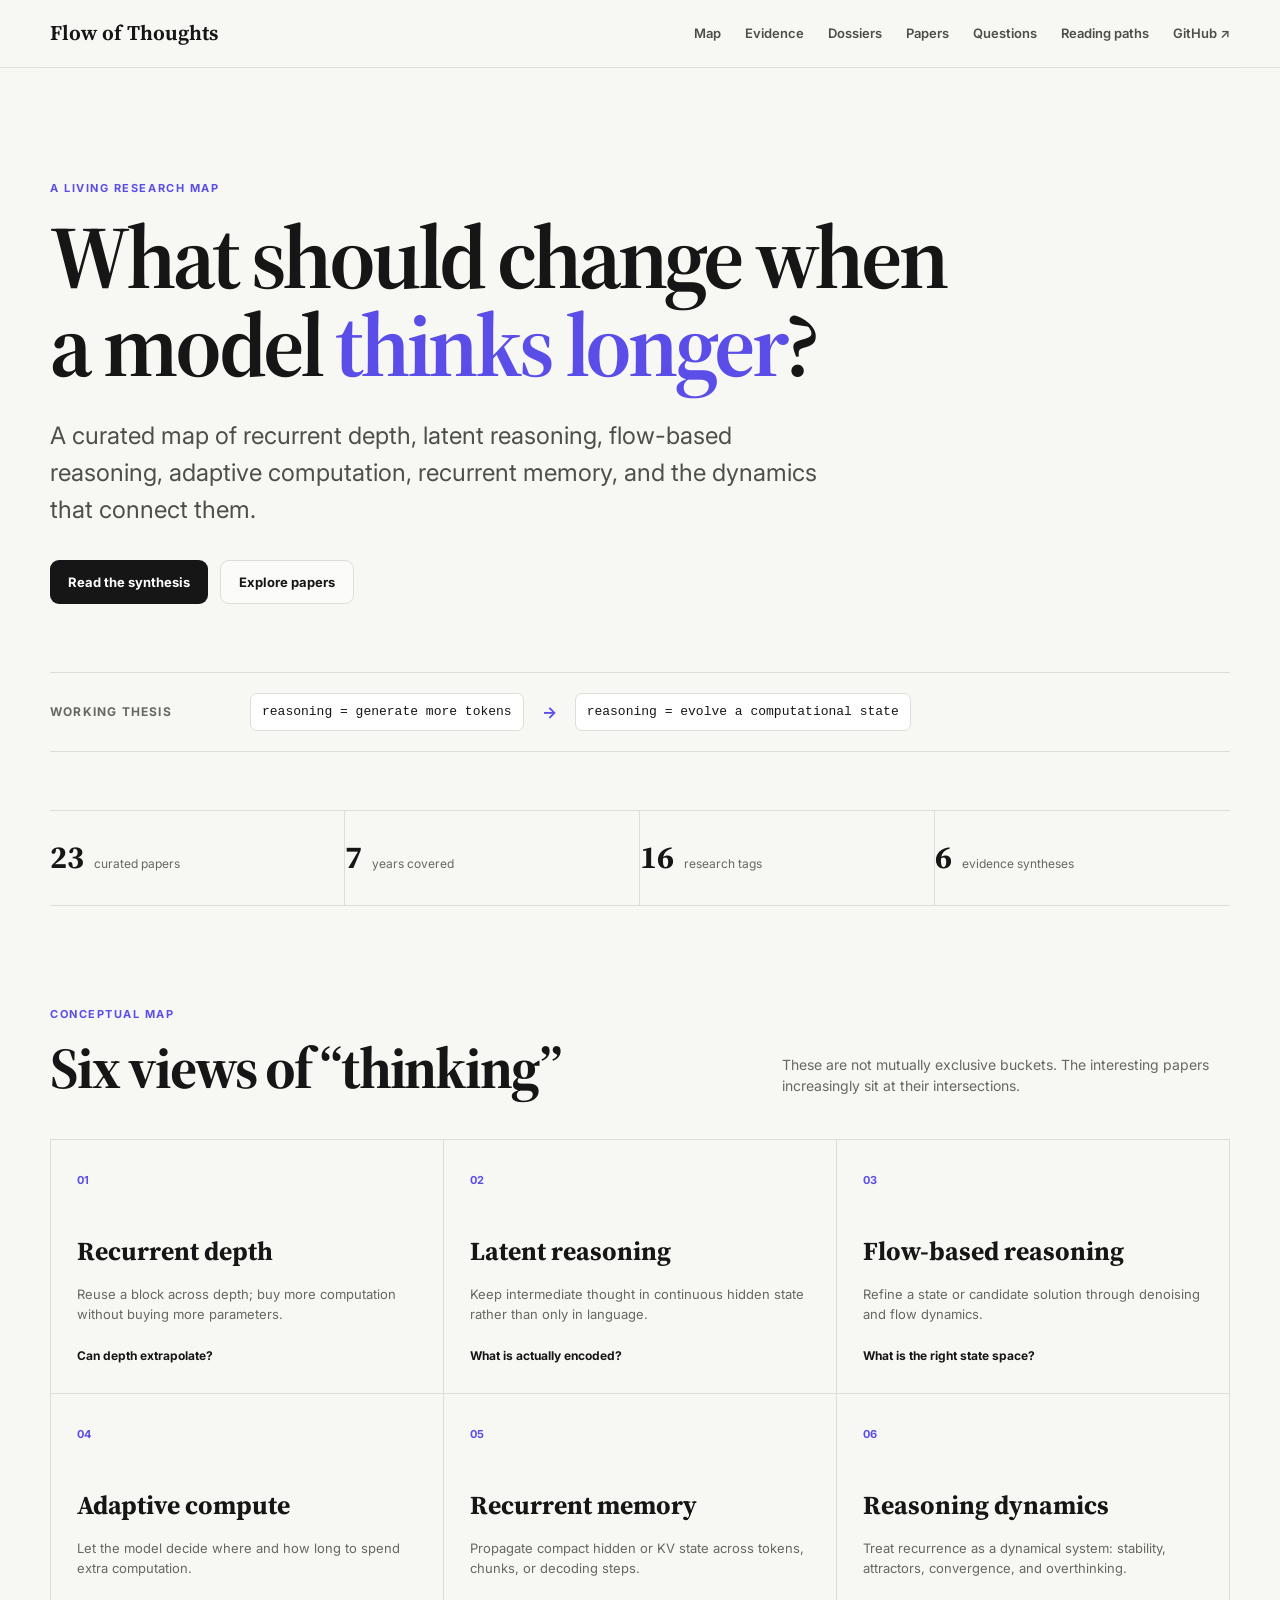
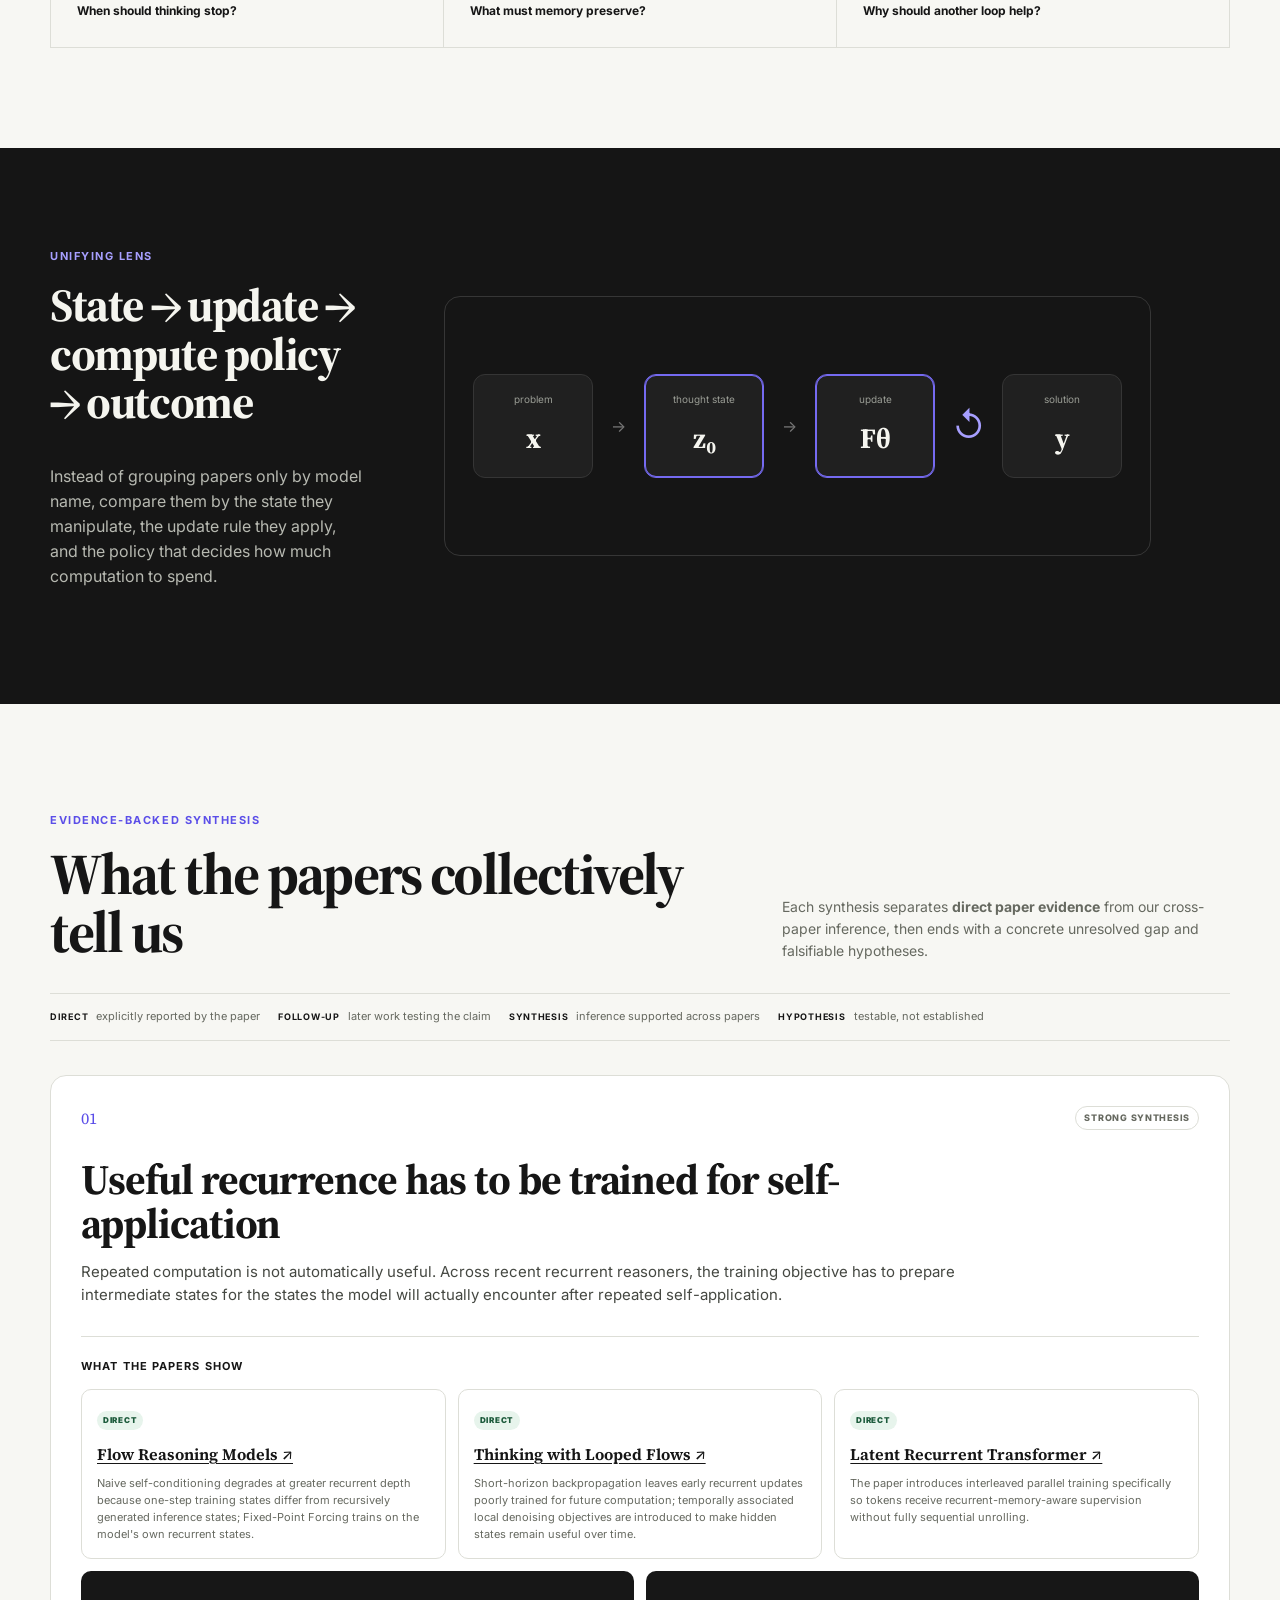
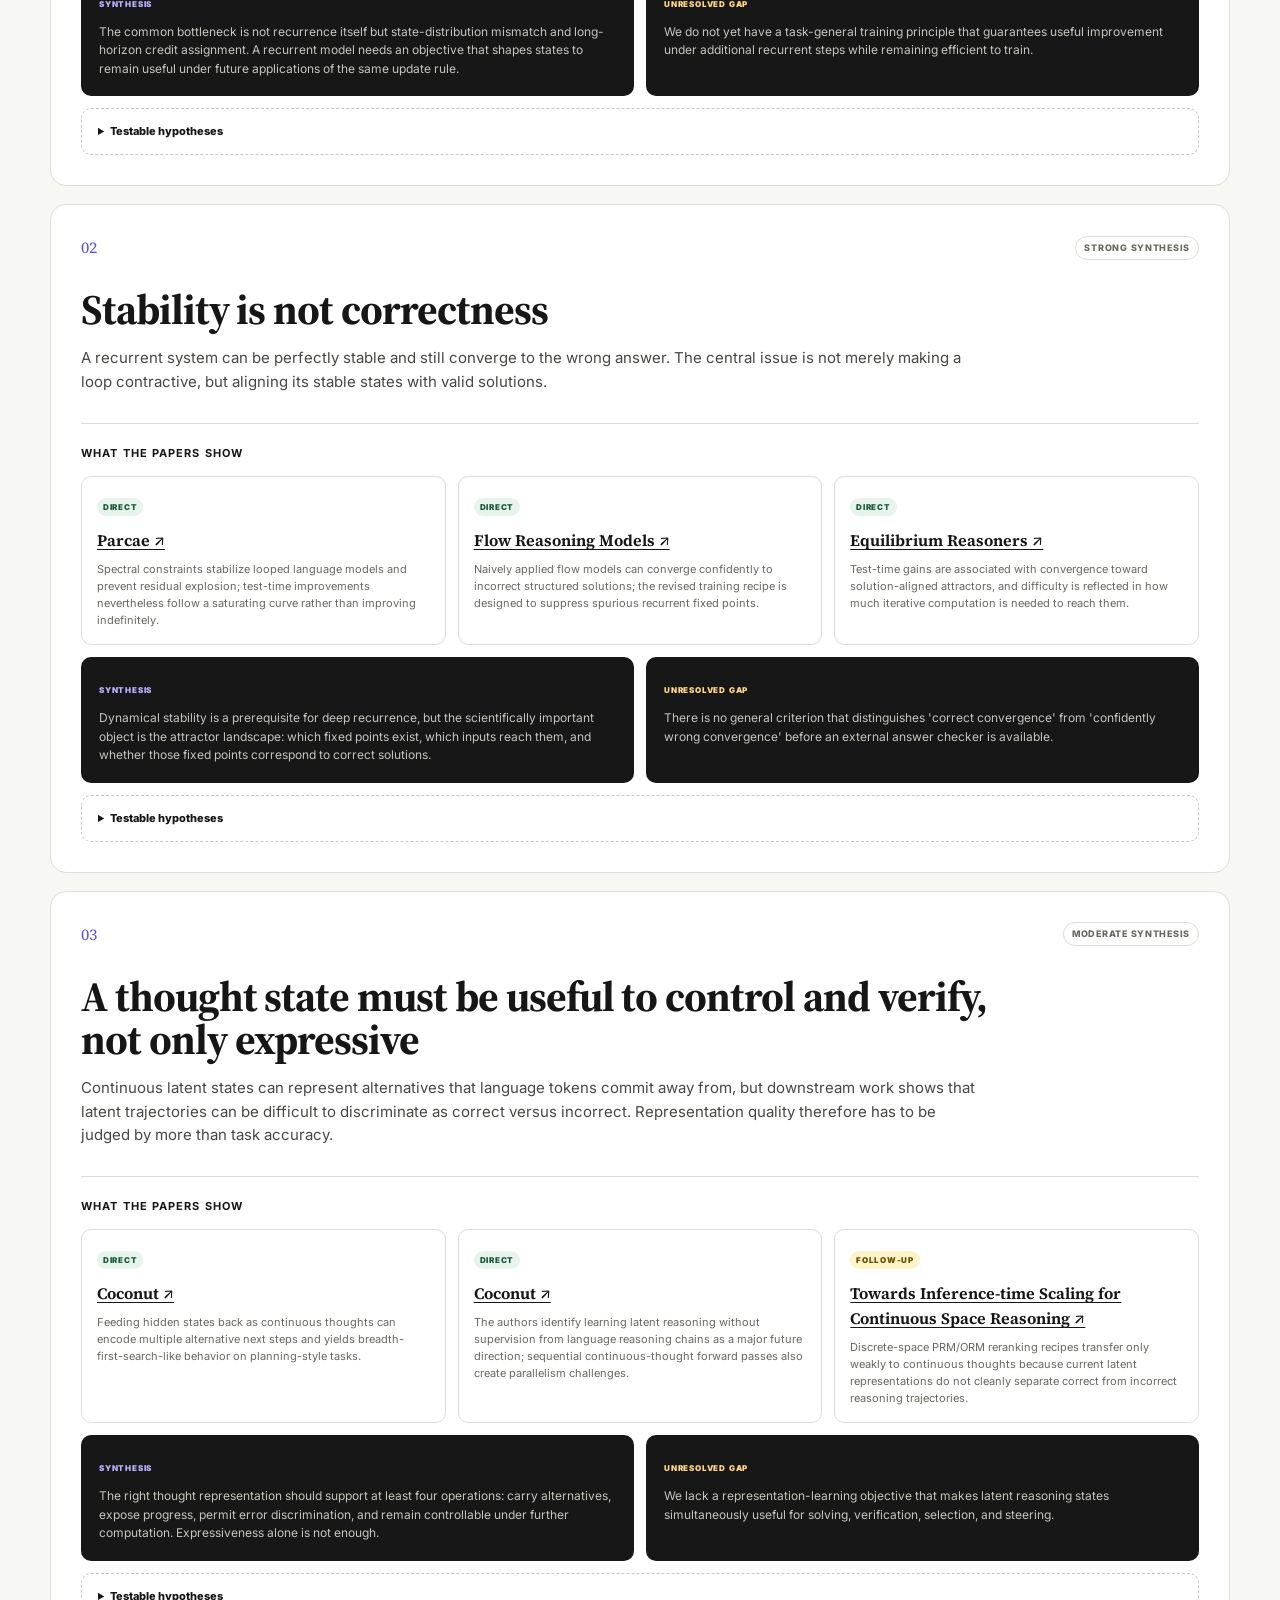
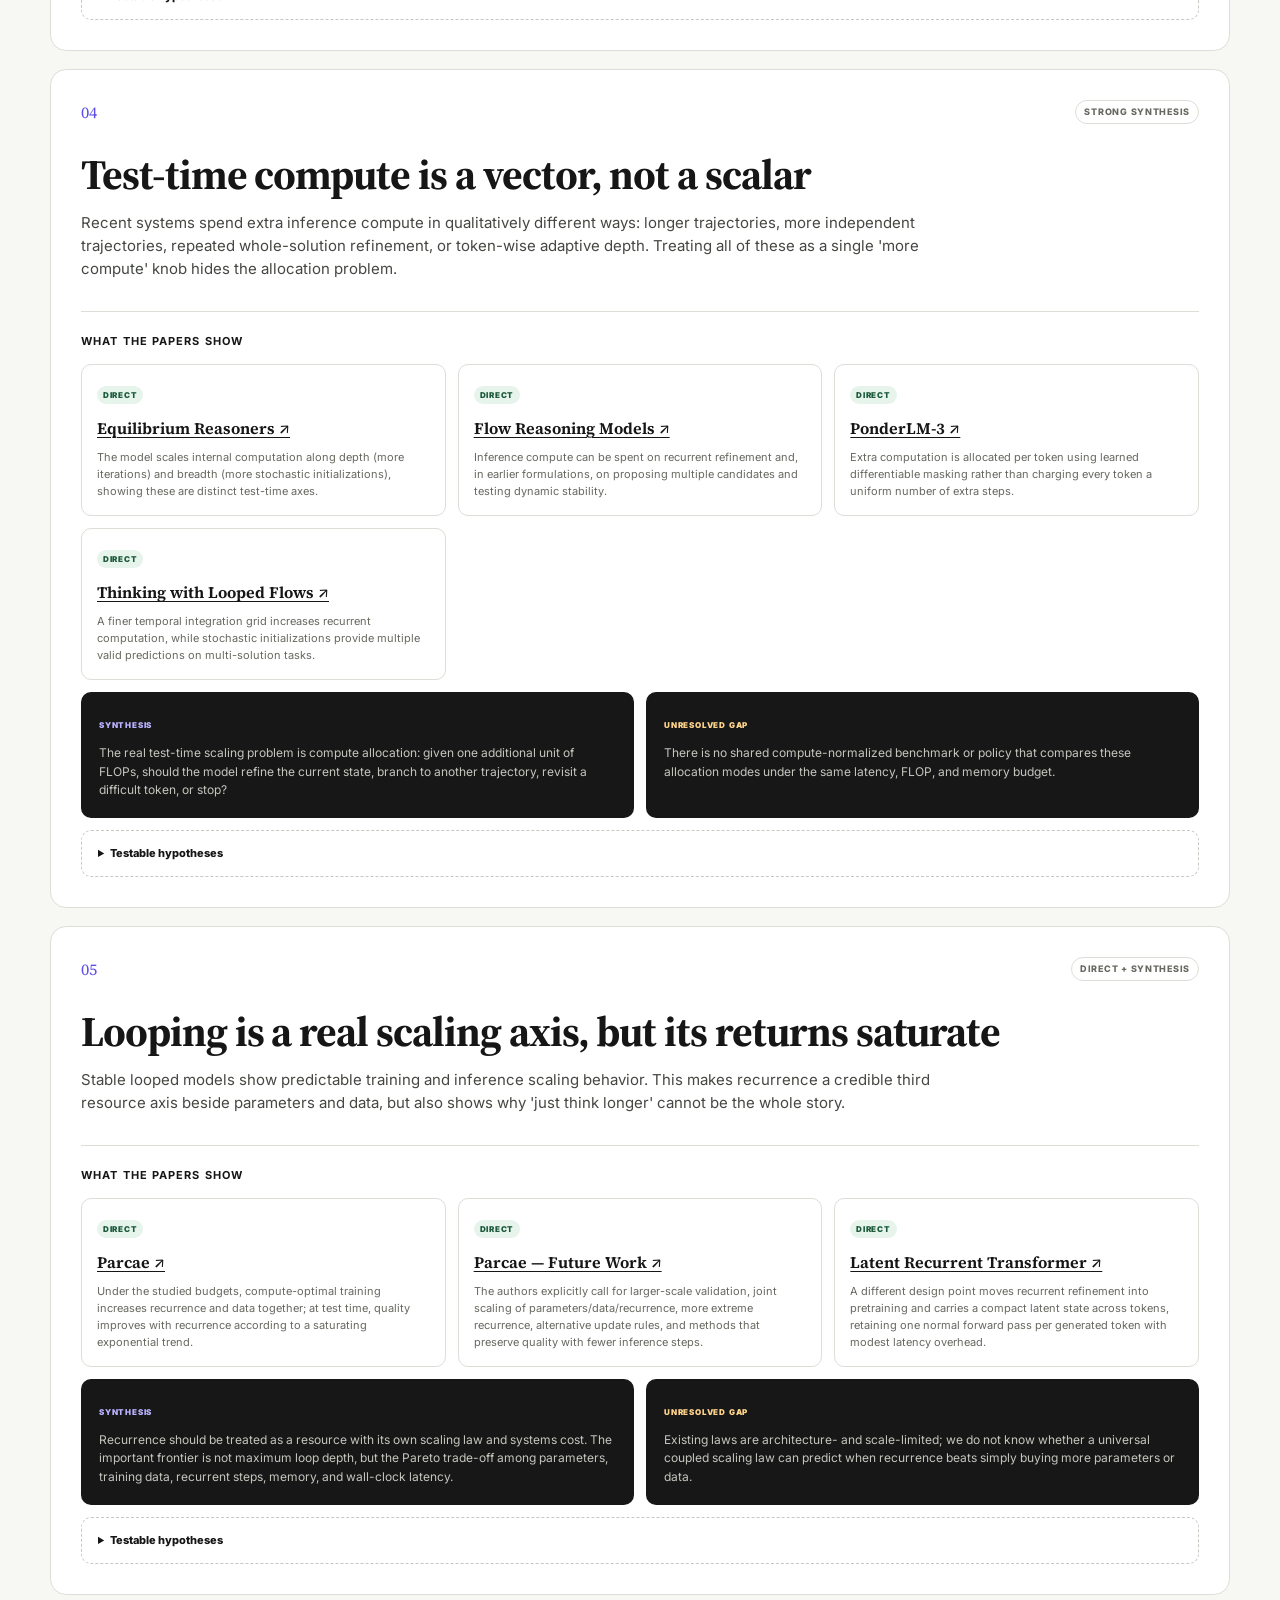
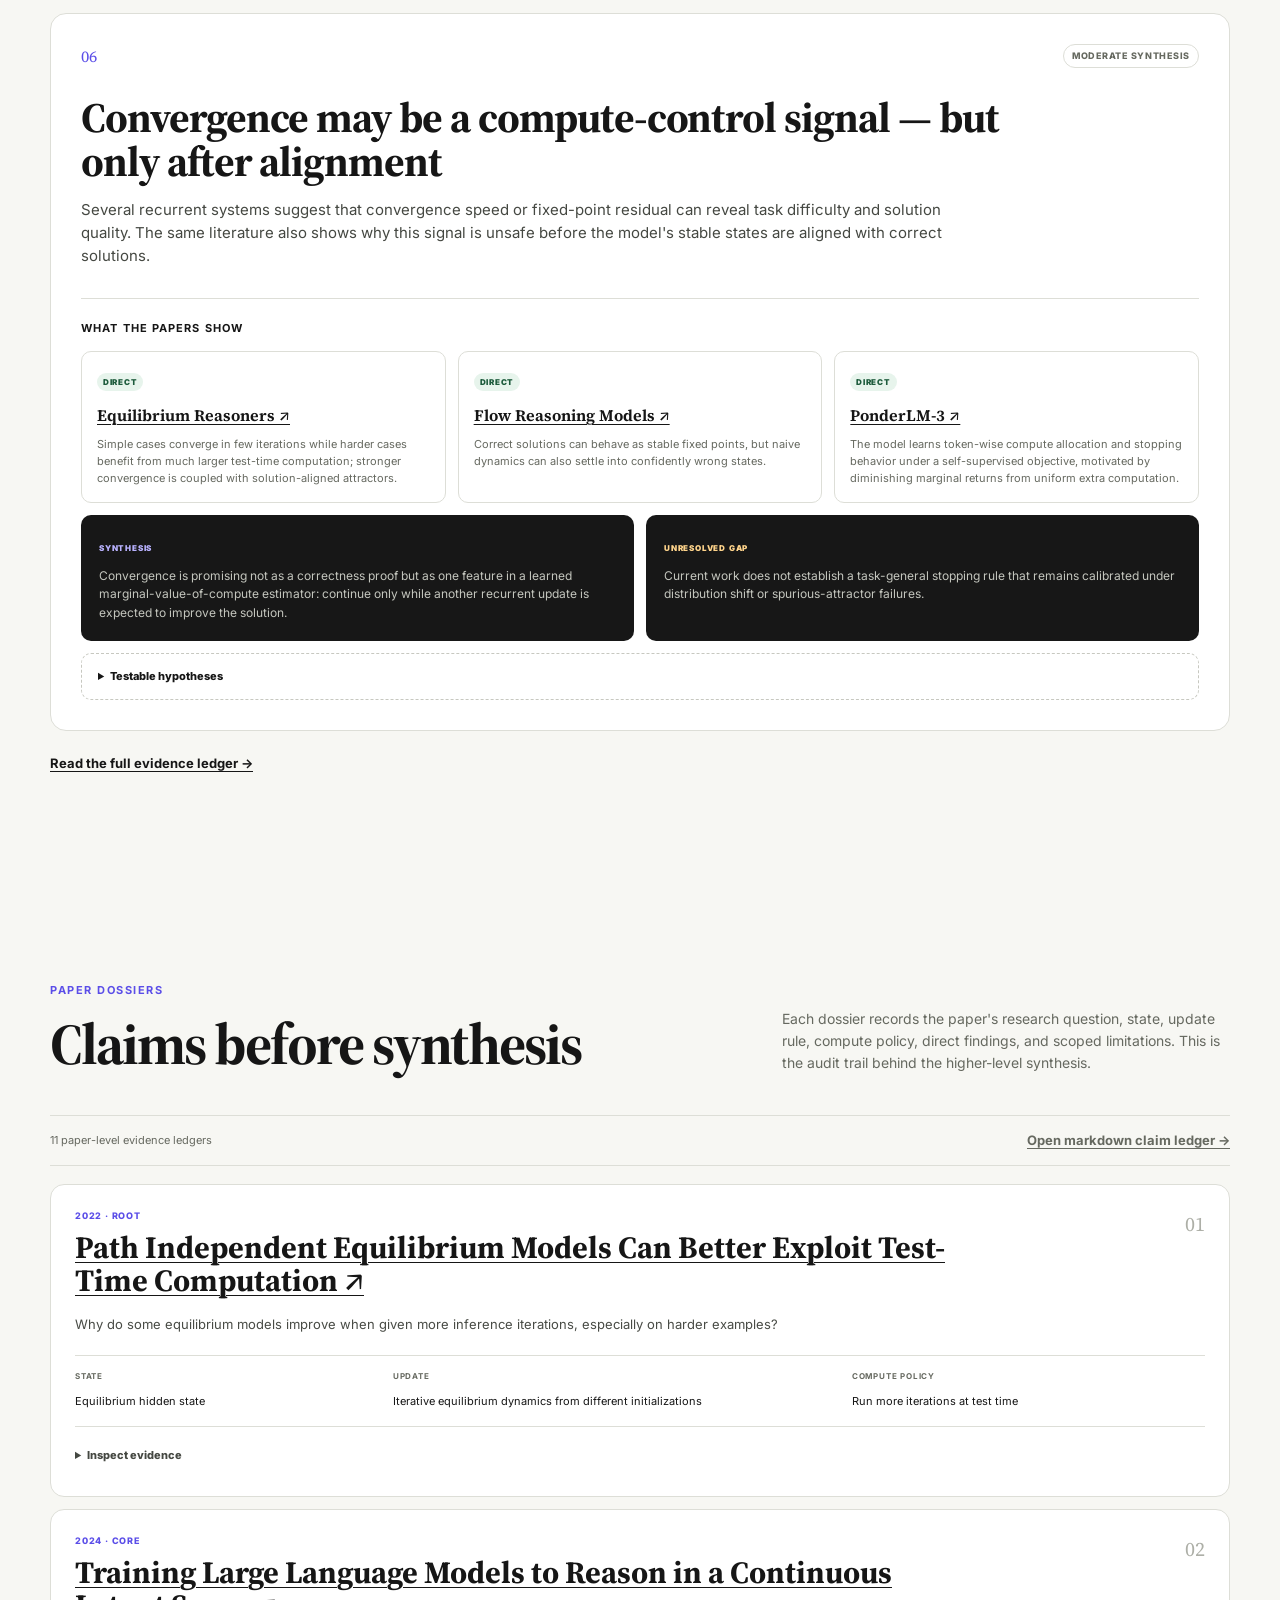
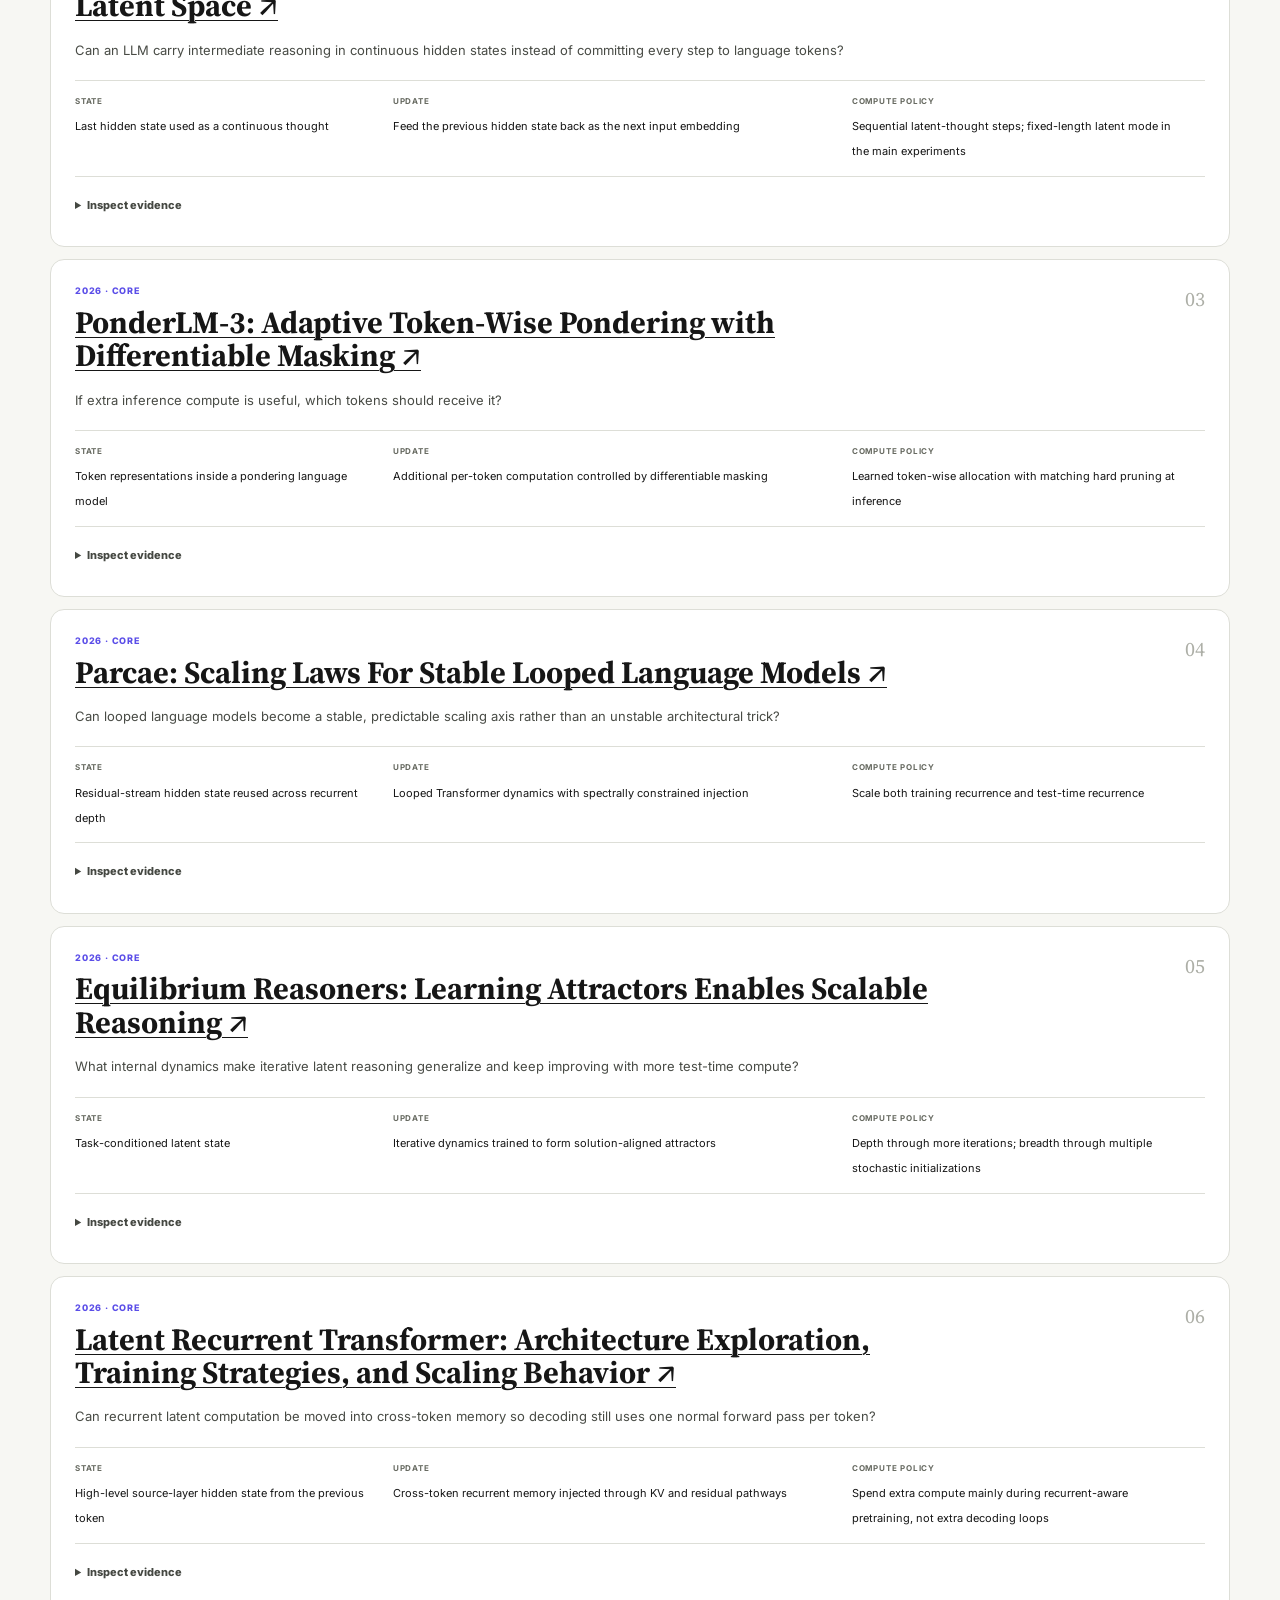
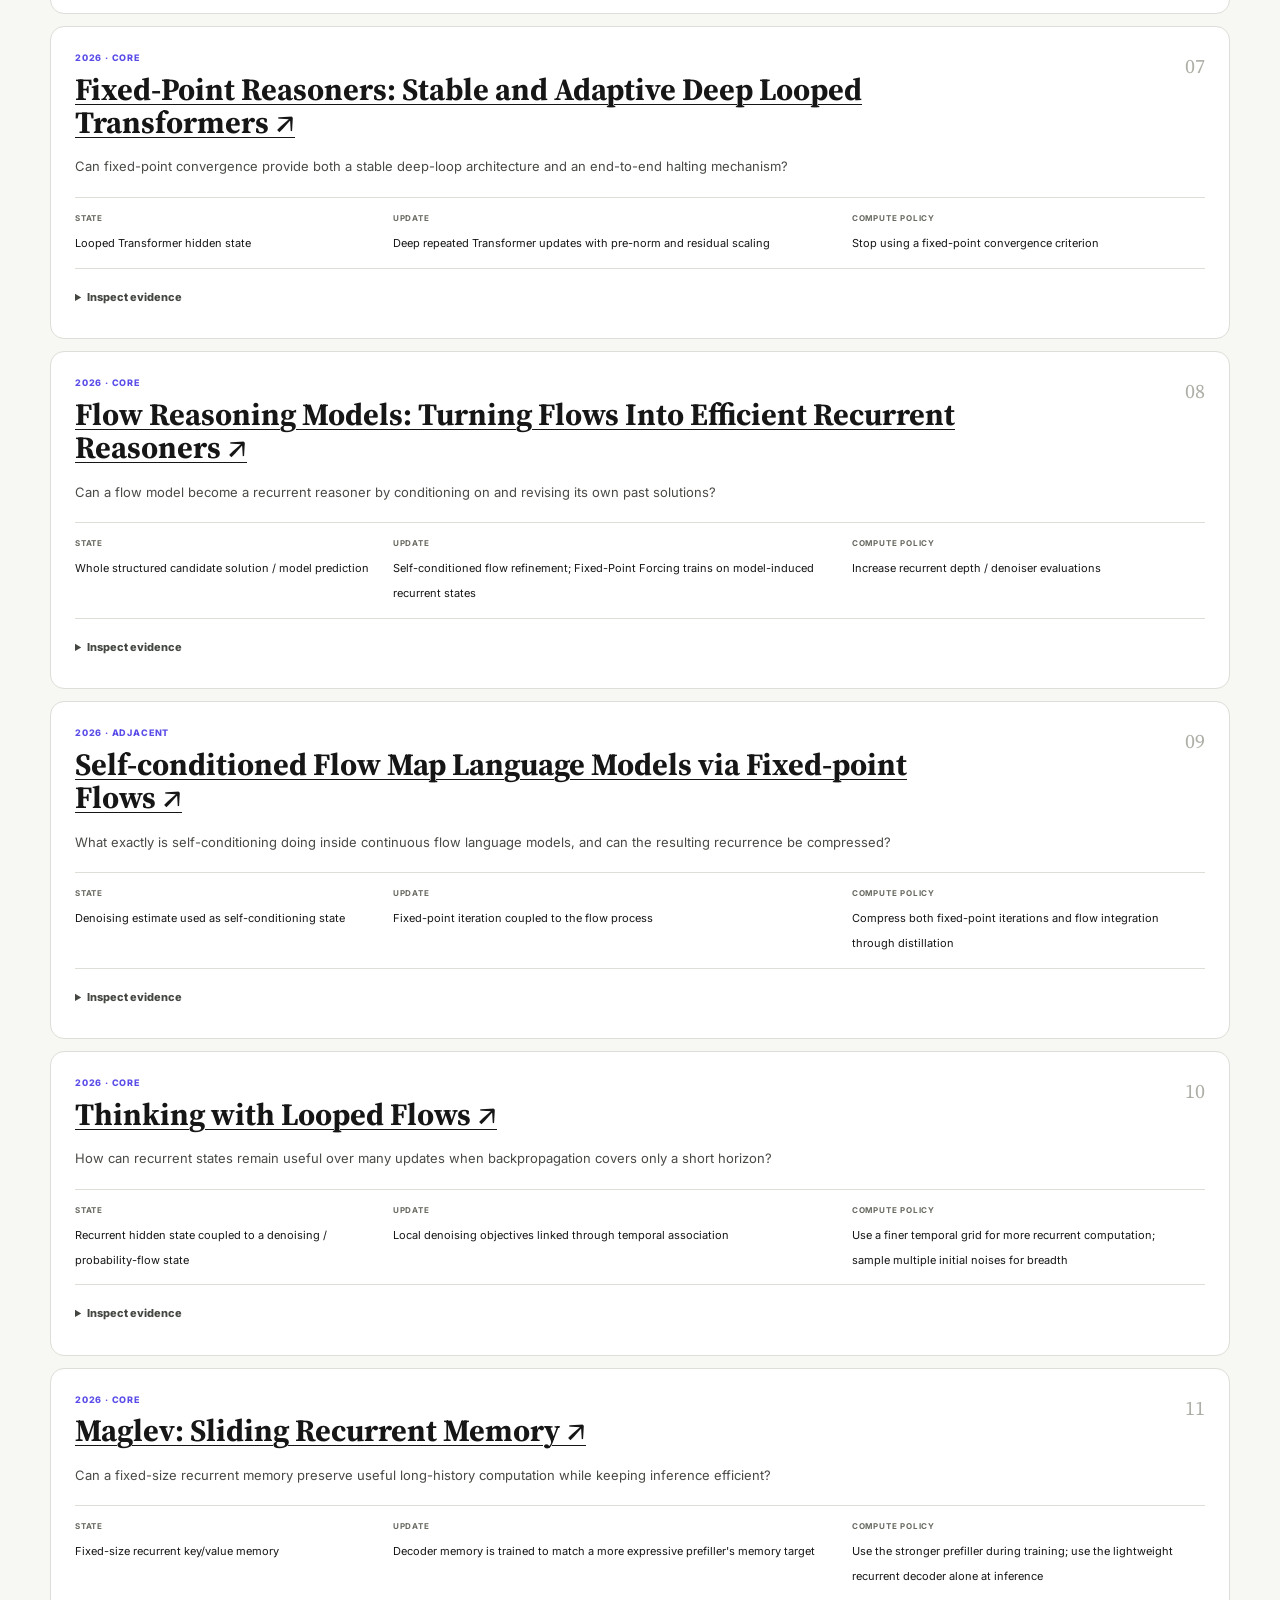
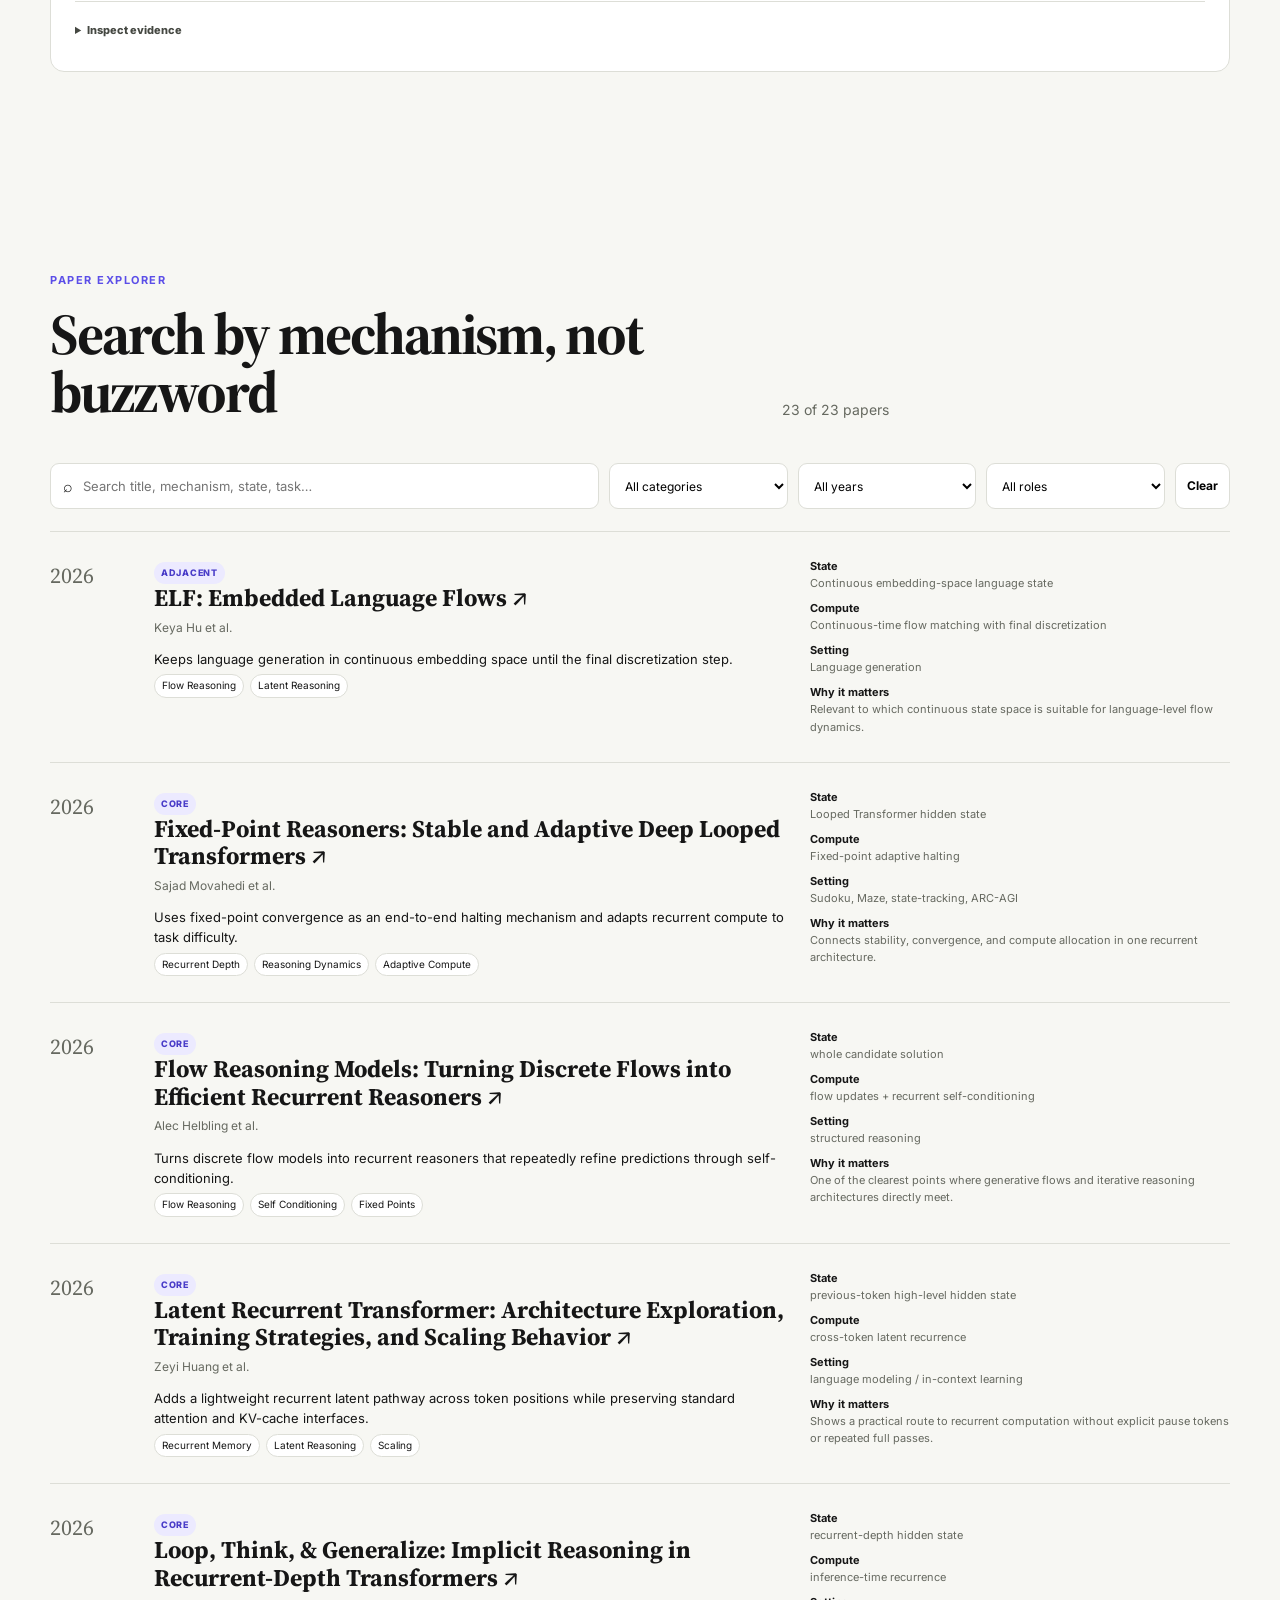
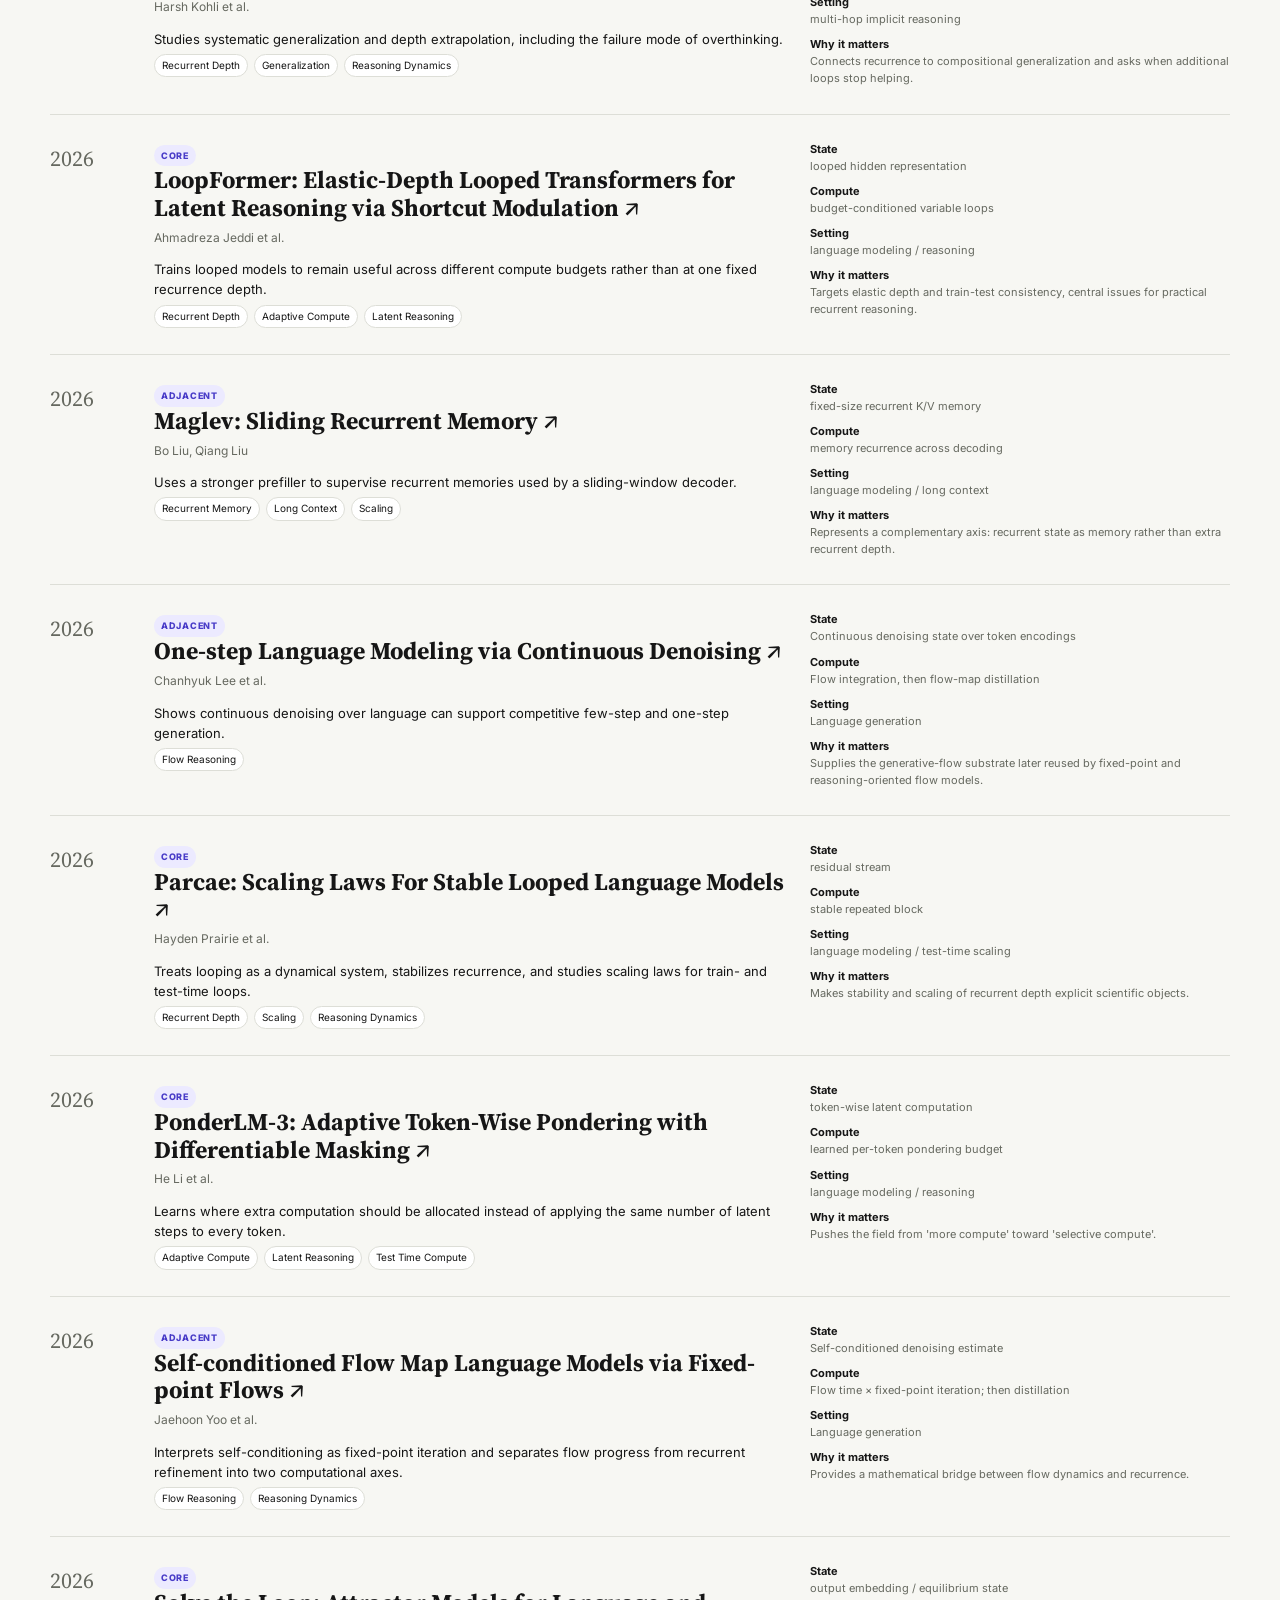
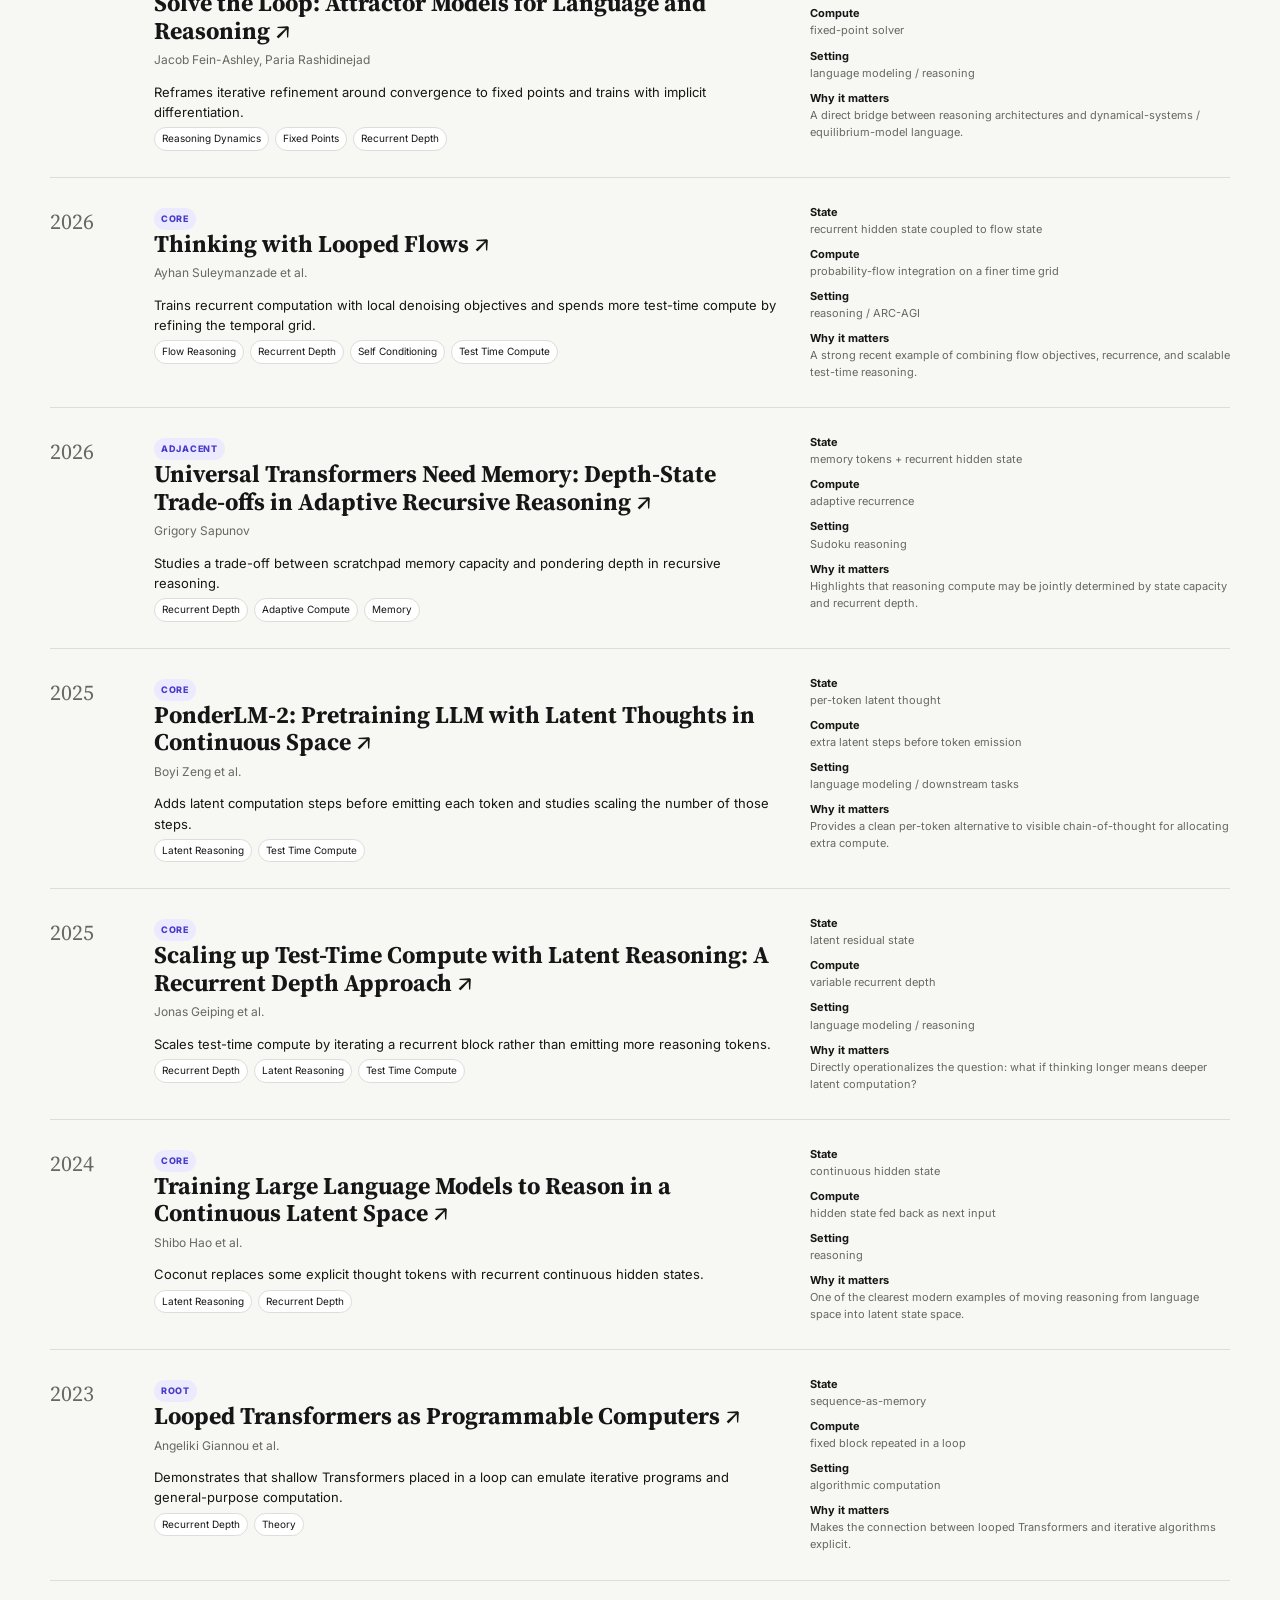
==== docs/index.html @ 1ac677f2 "Publish Flow of Thoughts v0.3" ====
<!doctype html>
<html lang="en">
<head>
  <meta charset="utf-8" />
  <meta name="viewport" content="width=device-width, initial-scale=1" />
  <meta name="description" content="A living map of recurrent, latent, flow-based, and adaptive reasoning." />
  <title>Flow of Thoughts</title>
  <link rel="preconnect" href="https://fonts.googleapis.com">
  <link rel="preconnect" href="https://fonts.gstatic.com" crossorigin>
  <link href="https://fonts.googleapis.com/css2?family=Inter:wght@400;500;600;700&family=Source+Serif+4:opsz,wght@8..60,500;8..60,650&display=swap" rel="stylesheet">
  <link rel="stylesheet" href="style.css" />
</head>
<body>
  <header class="topbar">
    <a class="brand" href="#top">Flow of Thoughts</a>
    <nav>
      <a href="#map">Map</a>
      <a href="#evidence">Evidence</a>
      <a href="#dossiers">Dossiers</a>
      <a href="#papers">Papers</a>
      <a href="#questions">Questions</a>
      <a href="#paths">Reading paths</a>
      <a href="https://github.com/mkj69/flow_of_thoughs" target="_blank" rel="noreferrer">GitHub ↗</a>
    </nav>
  </header>

  <main id="top">
    <section class="hero wrap">
      <div class="eyebrow">A living research map</div>
      <h1>What should change when a model <em>thinks longer</em>?</h1>
      <p class="lede">
        A curated map of recurrent depth, latent reasoning, flow-based reasoning,
        adaptive computation, recurrent memory, and the dynamics that connect them.
      </p>
      <div class="hero-actions">
        <a class="button primary" href="#evidence">Read the synthesis</a>
        <a class="button secondary" href="#papers">Explore papers</a>
      </div>
      <div class="thesis-card">
        <span class="label">Working thesis</span>
        <div class="thesis-line">
          <code>reasoning = generate more tokens</code>
          <span class="arrow">→</span>
          <code>reasoning = evolve a computational state</code>
        </div>
      </div>
    </section>

    <section class="stats wrap" aria-label="database statistics">
      <div><strong id="stat-papers">–</strong><span>curated papers</span></div>
      <div><strong id="stat-years">–</strong><span>years covered</span></div>
      <div><strong id="stat-categories">–</strong><span>research tags</span></div>
      <div><strong id="stat-insights">–</strong><span>evidence syntheses</span></div>
    </section>

    <section id="map" class="section wrap">
      <div class="section-head">
        <div>
          <div class="eyebrow">Conceptual map</div>
          <h2>Six views of “thinking”</h2>
        </div>
        <p>These are not mutually exclusive buckets. The interesting papers increasingly sit at their intersections.</p>
      </div>
      <div class="map-grid">
        <button class="map-card" data-filter="recurrent-depth">
          <span class="map-index">01</span>
          <h3>Recurrent depth</h3>
          <p>Reuse a block across depth; buy more computation without buying more parameters.</p>
          <span class="map-question">Can depth extrapolate?</span>
        </button>
        <button class="map-card" data-filter="latent-reasoning">
          <span class="map-index">02</span>
          <h3>Latent reasoning</h3>
          <p>Keep intermediate thought in continuous hidden state rather than only in language.</p>
          <span class="map-question">What is actually encoded?</span>
        </button>
        <button class="map-card" data-filter="flow-reasoning">
          <span class="map-index">03</span>
          <h3>Flow-based reasoning</h3>
          <p>Refine a state or candidate solution through denoising and flow dynamics.</p>
          <span class="map-question">What is the right state space?</span>
        </button>
        <button class="map-card" data-filter="adaptive-compute">
          <span class="map-index">04</span>
          <h3>Adaptive compute</h3>
          <p>Let the model decide where and how long to spend extra computation.</p>
          <span class="map-question">When should thinking stop?</span>
        </button>
        <button class="map-card" data-filter="recurrent-memory">
          <span class="map-index">05</span>
          <h3>Recurrent memory</h3>
          <p>Propagate compact hidden or KV state across tokens, chunks, or decoding steps.</p>
          <span class="map-question">What must memory preserve?</span>
        </button>
        <button class="map-card" data-filter="reasoning-dynamics">
          <span class="map-index">06</span>
          <h3>Reasoning dynamics</h3>
          <p>Treat recurrence as a dynamical system: stability, attractors, convergence, and overthinking.</p>
          <span class="map-question">Why should another loop help?</span>
        </button>
      </div>
    </section>

    <section class="section band">
      <div class="wrap dynamics">
        <div>
          <div class="eyebrow">Unifying lens</div>
          <h2>State → update → compute policy → outcome</h2>
          <p>
            Instead of grouping papers only by model name, compare them by the state they manipulate,
            the update rule they apply, and the policy that decides how much computation to spend.
          </p>
        </div>
        <div class="flow-diagram" role="img" aria-label="Reasoning state evolution diagram">
          <div class="node"><small>problem</small><b>x</b></div>
          <span>→</span>
          <div class="node active"><small>thought state</small><b>z₀</b></div>
          <span>→</span>
          <div class="node active"><small>update</small><b>Fθ</b></div>
          <span class="loop">↺</span>
          <div class="node"><small>solution</small><b>y</b></div>
        </div>
      </div>
    </section>

    <section id="evidence" class="section wrap evidence-section">
      <div class="section-head">
        <div>
          <div class="eyebrow">Evidence-backed synthesis</div>
          <h2>What the papers collectively tell us</h2>
        </div>
        <p>
          Each synthesis separates <strong>direct paper evidence</strong> from our cross-paper inference,
          then ends with a concrete unresolved gap and falsifiable hypotheses.
        </p>
      </div>

      <div class="evidence-key" aria-label="evidence labels">
        <span><b>DIRECT</b> explicitly reported by the paper</span>
        <span><b>FOLLOW-UP</b> later work testing the claim</span>
        <span><b>SYNTHESIS</b> inference supported across papers</span>
        <span><b>HYPOTHESIS</b> testable, not established</span>
      </div>

      <div id="insight-list" class="insight-list" aria-live="polite"></div>
      <a class="text-link" href="https://github.com/mkj69/flow_of_thoughs/blob/main/notes/INSIGHTS.md">Read the full evidence ledger →</a>
    </section>


    <section id="dossiers" class="section wrap dossier-section">
      <div class="section-head">
        <div>
          <div class="eyebrow">Paper dossiers</div>
          <h2>Claims before synthesis</h2>
        </div>
        <p>
          Each dossier records the paper's research question, state, update rule, compute policy,
          direct findings, and scoped limitations. This is the audit trail behind the higher-level synthesis.
        </p>
      </div>
      <div class="dossier-toolbar">
        <span id="dossier-count">Loading…</span>
        <a class="text-link inline-link" href="https://github.com/mkj69/flow_of_thoughs/blob/main/notes/CLAIM_LEDGERS.md">Open markdown claim ledger →</a>
      </div>
      <div id="dossier-list" class="dossier-list"></div>
    </section>

    <section id="papers" class="section wrap">
      <div class="section-head papers-head">
        <div>
          <div class="eyebrow">Paper explorer</div>
          <h2>Search by mechanism, not buzzword</h2>
        </div>
        <p id="result-count">Loading…</p>
      </div>

      <div class="filters">
        <label class="searchbox">
          <span>⌕</span>
          <input id="search" type="search" placeholder="Search title, mechanism, state, task…" />
        </label>
        <select id="category-filter" aria-label="Category filter">
          <option value="">All categories</option>
        </select>
        <select id="year-filter" aria-label="Year filter">
          <option value="">All years</option>
        </select>
        <select id="status-filter" aria-label="Status filter">
          <option value="">All roles</option>
          <option value="core">Core</option>
          <option value="root">Roots</option>
          <option value="adjacent">Adjacent</option>
        </select>
        <button id="clear-filters" class="clear-button">Clear</button>
      </div>

      <div id="paper-list" class="paper-list" aria-live="polite"></div>
    </section>

    <section id="questions" class="section wrap">
      <div class="section-head">
        <div>
          <div class="eyebrow">Research programs</div>
          <h2>Questions that survive the evidence</h2>
        </div>
        <p>These are downstream of the evidence synthesis above: each should be traceable to concrete results, limitations, or future-work statements.</p>
      </div>
      <div class="question-grid">
        <article><span>A</span><h3>What properties must a thought state have?</h3><p>Beyond expressiveness: can it expose progress, separate correct from incorrect trajectories, support verification, and remain steerable?</p></article>
        <article><span>B</span><h3>What makes another loop useful?</h3><p>Can training guarantee progress under self-application rather than instability, saturation, or spurious fixed points?</p></article>
        <article><span>C</span><h3>When is convergence trustworthy?</h3><p>Can we distinguish solution-aligned convergence from confidently wrong convergence before an external checker is available?</p></article>
        <article><span>D</span><h3>Where should the next FLOP go?</h3><p>Depth, breadth, whole-state refinement, or token-wise pondering: which allocation has the highest marginal value?</p></article>
        <article><span>E</span><h3>Can reasoning dynamics be steered?</h3><p>Can weak-to-strong or verifier-derived directions reshape trajectories without damaging their convergence or general capability?</p></article>
        <article><span>F</span><h3>Is there a coupled scaling law for thinking?</h3><p>When should a system buy parameters, data, recurrent depth, state capacity, breadth, or wall-clock time?</p></article>
      </div>
      <a class="text-link" href="https://github.com/mkj69/flow_of_thoughs/blob/main/notes/RESEARCH_GAPS.md">Read evidence-derived research programs →</a>
    </section>

    <section id="paths" class="section band">
      <div class="wrap">
        <div class="section-head">
          <div>
            <div class="eyebrow">Reading paths</div>
            <h2>Enter from the question you care about</h2>
          </div>
        </div>
        <div class="path-grid">
          <article>
            <span class="path-no">01</span>
            <h3>Recurrent depth</h3>
            <p>Universal Transformers → Recurrent Depth → LoopFormer → Parcae → Loop, Think, & Generalize</p>
            <strong>Lens:</strong> Why should another loop help?
          </article>
          <article>
            <span class="path-no">02</span>
            <h3>Latent reasoning</h3>
            <p>Coconut → PonderLM-2 → PonderLM-3 → Latent Recurrent Transformer</p>
            <strong>Lens:</strong> What can hidden thought do that token thought cannot?
          </article>
          <article>
            <span class="path-no">03</span>
            <h3>Flows & dynamics</h3>
            <p>RIN → Flow Reasoning Models → Attractor Models → Thinking with Looped Flows → Parcae</p>
            <strong>Lens:</strong> Is reasoning progress a form of convergence?
          </article>
        </div>
      </div>
    </section>

    <section class="section wrap contribution">
      <div>
        <div class="eyebrow">Contribute</div>
        <h2>Help make the map sharper, not just larger.</h2>
        <p>Suggest a paper, challenge a category, or add a missing failure mode. Every entry should explain its state, update rule, compute policy, and scientific contribution.</p>
      </div>
      <a class="button primary" href="https://github.com/mkj69/flow_of_thoughs/issues/new/choose" target="_blank" rel="noreferrer">Suggest a paper ↗</a>
    </section>
  </main>

  <footer>
    <div class="wrap footer-grid">
      <div><strong>Flow of Thoughts</strong><br><span>A living map, not a settled taxonomy.</span></div>
      <div>Maintained by <a href="https://github.com/mkj69">@mkj69</a></div>
    </div>
  </footer>

  <script src="app.js"></script>
</body>
</html>
---- docs/style.css ----
:root {
  --bg: #f7f7f3;
  --paper: #ffffff;
  --ink: #161616;
  --muted: #666960;
  --line: #ddded7;
  --soft: #eceee6;
  --accent: #5b4ee8;
  --accent-soft: #eceaff;
  --max: 1180px;
}
* { box-sizing: border-box; }
html { scroll-behavior: smooth; }
body {
  margin: 0;
  font-family: Inter, ui-sans-serif, system-ui, -apple-system, BlinkMacSystemFont, "Segoe UI", sans-serif;
  background: var(--bg);
  color: var(--ink);
  line-height: 1.55;
}
a { color: inherit; }
.wrap { width: min(calc(100% - 40px), var(--max)); margin: 0 auto; }
.topbar {
  height: 68px;
  display: flex;
  align-items: center;
  justify-content: space-between;
  padding: 0 max(20px, calc((100vw - var(--max))/2));
  position: sticky;
  top: 0;
  z-index: 20;
  background: rgba(247,247,243,.9);
  border-bottom: 1px solid rgba(221,222,215,.9);
  backdrop-filter: blur(14px);
}
.brand { font-family: "Source Serif 4", serif; font-size: 21px; font-weight: 650; text-decoration: none; }
nav { display: flex; gap: 24px; font-size: 13px; font-weight: 600; }
nav a { text-decoration: none; color: #4c4f49; }
nav a:hover { color: var(--ink); }
.hero { padding: 112px 0 58px; }
.eyebrow { text-transform: uppercase; letter-spacing: .14em; font-size: 11px; font-weight: 700; color: var(--accent); margin-bottom: 16px; }
h1, h2, h3 { margin-top: 0; }
h1 {
  max-width: 940px;
  margin-bottom: 28px;
  font-family: "Source Serif 4", serif;
  font-size: clamp(48px, 7vw, 90px);
  line-height: .98;
  letter-spacing: -.045em;
  font-weight: 650;
}
h1 em { color: var(--accent); font-style: normal; }
.lede { max-width: 770px; font-size: clamp(18px, 2.3vw, 24px); color: #4d504a; margin: 0 0 32px; }
.hero-actions { display: flex; gap: 12px; flex-wrap: wrap; }
.button {
  display: inline-flex;
  align-items: center;
  justify-content: center;
  min-height: 44px;
  padding: 0 18px;
  border-radius: 9px;
  text-decoration: none;
  font-weight: 700;
  font-size: 13px;
}
.button.primary { background: var(--ink); color: white; }
.button.secondary { border: 1px solid var(--line); background: rgba(255,255,255,.55); }
.thesis-card {
  margin-top: 68px;
  border-top: 1px solid var(--line);
  border-bottom: 1px solid var(--line);
  padding: 20px 0;
  display: grid;
  grid-template-columns: 180px 1fr;
  align-items: center;
  gap: 20px;
}
.label { font-size: 12px; color: var(--muted); font-weight: 700; text-transform: uppercase; letter-spacing: .1em; }
.thesis-line { display: flex; align-items: center; gap: 18px; flex-wrap: wrap; }
.thesis-line code { background: var(--paper); border: 1px solid var(--line); border-radius: 7px; padding: 8px 11px; font-size: 13px; }
.arrow { color: var(--accent); font-weight: 700; }
.stats { display: grid; grid-template-columns: repeat(4, 1fr); border-top: 1px solid var(--line); border-bottom: 1px solid var(--line); }
.stats div { padding: 22px 0; border-right: 1px solid var(--line); display: flex; align-items: baseline; gap: 10px; }
.stats div:last-child { border-right: 0; }
.stats strong { font-family: "Source Serif 4", serif; font-size: 32px; }
.stats span { font-size: 12px; color: var(--muted); }
.section { padding: 100px 0; }
.section-head { display: grid; grid-template-columns: 1.2fr .8fr; gap: 60px; align-items: end; margin-bottom: 42px; }
.section-head h2 { font-family: "Source Serif 4", serif; font-size: clamp(36px, 5vw, 58px); line-height: 1; letter-spacing: -.035em; margin-bottom: 0; }
.section-head > p { color: var(--muted); max-width: 500px; margin: 0; font-size: 14px; }
.map-grid { display: grid; grid-template-columns: repeat(3, 1fr); border-top: 1px solid var(--line); border-left: 1px solid var(--line); }
.map-card {
  text-align: left;
  background: transparent;
  border: 0;
  border-right: 1px solid var(--line);
  border-bottom: 1px solid var(--line);
  padding: 26px;
  min-height: 245px;
  cursor: pointer;
  color: inherit;
  font: inherit;
  transition: background .18s ease, transform .18s ease;
}
.map-card:hover { background: var(--paper); }
.map-index { font-size: 11px; color: var(--accent); font-weight: 700; }
.map-card h3 { font-family: "Source Serif 4", serif; font-size: 26px; margin: 40px 0 10px; }
.map-card p { font-size: 13px; color: var(--muted); margin-bottom: 18px; }
.map-question { font-size: 12px; font-weight: 700; }
.band { background: #151515; color: #f5f5ef; }
.band .eyebrow { color: #a79fff; }
.band p { color: #b7b9b1; }
.dynamics { display: grid; grid-template-columns: .8fr 1.2fr; gap: 80px; align-items: center; }
.dynamics h2 { font-family: "Source Serif 4", serif; font-size: 46px; line-height: 1.05; letter-spacing: -.03em; }
.flow-diagram { min-height: 260px; border: 1px solid #363636; border-radius: 16px; display: flex; align-items: center; justify-content: center; gap: 18px; padding: 28px; }
.node { width: 120px; min-height: 104px; display: flex; flex-direction: column; align-items: center; justify-content: center; background: #202020; border: 1px solid #353535; border-radius: 12px; }
.node.active { border-color: #756af1; box-shadow: inset 0 0 0 1px #756af1; }
.node small { color: #999c94; font-size: 10px; margin-bottom: 10px; }
.node b { font-family: "Source Serif 4", serif; font-size: 28px; }
.flow-diagram > span { color: #777; }
.flow-diagram .loop { color: #a79fff; font-size: 34px; }
.filters { display: grid; grid-template-columns: 2fr repeat(3, minmax(140px, .65fr)) auto; gap: 10px; margin-bottom: 22px; }
.searchbox { display: flex; align-items: center; gap: 8px; background: var(--paper); border: 1px solid var(--line); border-radius: 9px; padding: 0 12px; }
.searchbox input { width: 100%; border: 0; outline: 0; background: transparent; min-height: 44px; font: inherit; font-size: 13px; }
select, .clear-button { min-height: 44px; border: 1px solid var(--line); background: var(--paper); border-radius: 9px; padding: 0 11px; font: inherit; font-size: 12px; }
.clear-button { cursor: pointer; font-weight: 700; }
.paper-list { border-top: 1px solid var(--line); }
.paper {
  display: grid;
  grid-template-columns: 78px 1.2fr .8fr;
  gap: 26px;
  padding: 26px 0;
  border-bottom: 1px solid var(--line);
}
.paper-year { font-family: "Source Serif 4", serif; font-size: 22px; color: var(--muted); }
.paper h3 { font-family: "Source Serif 4", serif; font-size: 24px; line-height: 1.15; margin-bottom: 7px; }
.paper h3 a { text-decoration: none; }
.paper h3 a:hover { text-decoration: underline; text-decoration-thickness: 1px; text-underline-offset: 3px; }
.paper .authors { font-size: 12px; color: var(--muted); margin-bottom: 12px; }
.paper .takeaway { font-size: 13px; margin: 0; max-width: 700px; }
.paper-meta { display: flex; flex-direction: column; gap: 8px; align-items: flex-start; }
.meta-row { font-size: 11px; color: var(--muted); }
.meta-row strong { color: var(--ink); }
.tags { display: flex; flex-wrap: wrap; gap: 6px; margin-top: 5px; }
.tag { border: 1px solid var(--line); background: var(--paper); padding: 3px 7px; border-radius: 999px; font-size: 10px; }
.role { display: inline-flex; border-radius: 999px; padding: 4px 7px; font-size: 9px; text-transform: uppercase; letter-spacing: .08em; font-weight: 800; background: var(--accent-soft); color: #493cc8; }
.question-grid { display: grid; grid-template-columns: repeat(3, 1fr); gap: 14px; }
.question-grid article { background: var(--paper); border: 1px solid var(--line); border-radius: 13px; padding: 24px; min-height: 210px; }
.question-grid article span { display: inline-flex; align-items: center; justify-content: center; width: 26px; height: 26px; border-radius: 50%; background: var(--accent-soft); color: var(--accent); font-size: 11px; font-weight: 800; }
.question-grid h3 { font-family: "Source Serif 4", serif; font-size: 24px; margin: 34px 0 9px; }
.question-grid p { color: var(--muted); font-size: 13px; margin-bottom: 0; }
.text-link { display: inline-block; margin-top: 22px; font-size: 13px; font-weight: 700; text-underline-offset: 3px; }
.path-grid { display: grid; grid-template-columns: repeat(3, 1fr); gap: 14px; }
.path-grid article { border: 1px solid #343434; border-radius: 13px; padding: 26px; min-height: 275px; }
.path-no { color: #a79fff; font-size: 11px; font-weight: 800; }
.path-grid h3 { font-family: "Source Serif 4", serif; font-size: 30px; margin: 54px 0 12px; }
.path-grid p { font-size: 13px; }
.path-grid strong { display: block; color: #eee; font-size: 11px; margin-top: 18px; }
.contribution { display: grid; grid-template-columns: 1fr auto; align-items: center; gap: 40px; }
.contribution h2 { font-family: "Source Serif 4", serif; font-size: 46px; line-height: 1.02; max-width: 760px; }
.contribution p { color: var(--muted); max-width: 760px; }
footer { border-top: 1px solid var(--line); padding: 34px 0 50px; font-size: 12px; color: var(--muted); }
.footer-grid { display: flex; align-items: flex-start; justify-content: space-between; gap: 20px; }
.footer-grid strong { color: var(--ink); }
.empty { padding: 42px 0; color: var(--muted); font-size: 14px; }
@media (max-width: 900px) {
  nav a:not(:last-child) { display: none; }
  .thesis-card, .section-head, .dynamics { grid-template-columns: 1fr; }
  .map-grid, .question-grid, .path-grid { grid-template-columns: 1fr 1fr; }
  .filters { grid-template-columns: 1fr 1fr; }
  .searchbox { grid-column: 1 / -1; }
  .paper { grid-template-columns: 64px 1fr; }
  .paper-meta { grid-column: 2; }
  .stats { grid-template-columns: 1fr 1fr; }
  .stats div:nth-child(2) { border-right: 0; }
  .stats div:nth-child(-n+2) { border-bottom: 1px solid var(--line); }
}
@media (max-width: 620px) {
  .wrap { width: min(calc(100% - 28px), var(--max)); }
  .topbar { height: 60px; padding: 0 14px; }
  .hero { padding-top: 76px; }
  .section { padding: 74px 0; }
  .map-grid, .question-grid, .path-grid { grid-template-columns: 1fr; }
  .filters { grid-template-columns: 1fr; }
  .searchbox { grid-column: auto; }
  .paper { grid-template-columns: 1fr; gap: 10px; }
  .paper-meta { grid-column: 1; }
  .paper-year { font-size: 14px; }
  .flow-diagram { overflow-x: auto; justify-content: flex-start; }
  .contribution { grid-template-columns: 1fr; }
  .footer-grid { flex-direction: column; }
}

/* Evidence-backed synthesis */
.evidence-section { padding-top: 108px; }
.evidence-key {
  display: flex;
  flex-wrap: wrap;
  gap: 8px 18px;
  margin: -10px 0 34px;
  padding: 14px 0;
  border-top: 1px solid var(--line);
  border-bottom: 1px solid var(--line);
  color: var(--muted);
  font-size: 11px;
}
.evidence-key b { color: var(--ink); font-size: 9px; letter-spacing: .08em; margin-right: 5px; }
.insight-list { display: grid; grid-template-columns: 1fr; gap: 18px; }
.insight-card {
  background: var(--paper);
  border: 1px solid var(--line);
  border-radius: 16px;
  padding: 30px;
}
.insight-topline { display: flex; align-items: center; justify-content: space-between; gap: 16px; }
.insight-no { font-family: "Source Serif 4", serif; color: var(--accent); font-size: 16px; }
.evidence-level {
  border: 1px solid var(--line);
  border-radius: 999px;
  padding: 4px 8px;
  font-size: 9px;
  text-transform: uppercase;
  letter-spacing: .08em;
  font-weight: 800;
  color: var(--muted);
}
.insight-card > h3 {
  font-family: "Source Serif 4", serif;
  font-size: clamp(28px, 4vw, 42px);
  line-height: 1.03;
  letter-spacing: -.025em;
  margin: 28px 0 12px;
  max-width: 920px;
}
.insight-summary { max-width: 900px; color: #454842; font-size: 15px; margin-bottom: 30px; }
.evidence-block { border-top: 1px solid var(--line); padding-top: 21px; }
.evidence-block h4 { margin: 0 0 14px; font-size: 11px; text-transform: uppercase; letter-spacing: .1em; }
.evidence-items { display: grid; grid-template-columns: repeat(3, 1fr); gap: 12px; }
.evidence-item { border: 1px solid var(--line); border-radius: 10px; padding: 15px; background: rgba(255,255,255,.5); }
.evidence-type { display: inline-flex; font-size: 8px; font-weight: 900; letter-spacing: .09em; padding: 3px 6px; border-radius: 999px; margin-bottom: 12px; }
.evidence-type.direct { color: #1d5b3c; background: #e7f4ec; }
.evidence-type.follow-up { color: #684f00; background: #fff3c9; }
.evidence-item a { font-family: "Source Serif 4", serif; font-size: 16px; font-weight: 650; text-decoration-thickness: 1px; text-underline-offset: 3px; }
.evidence-item p { color: var(--muted); font-size: 11px; margin: 8px 0 0; }
.synthesis-block { display: grid; grid-template-columns: 1fr 1fr; gap: 12px; margin-top: 12px; }
.synthesis-block > div { padding: 18px; border-radius: 10px; background: #171717; color: #f5f5ef; }
.synthesis-block p { margin: 9px 0 0; color: #c4c6be; font-size: 12px; }
.micro-label { display: inline-block; color: #b9b2ff; font-size: 8px; font-weight: 900; letter-spacing: .1em; }
.gap-label { color: #ffd48b; }
.hypothesis-box { margin-top: 12px; border: 1px dashed #c7c8c0; border-radius: 10px; padding: 0 16px; }
.hypothesis-box summary { cursor: pointer; padding: 14px 0; font-size: 11px; font-weight: 800; }
.hypothesis-box ul { margin: 0 0 16px 18px; padding: 0; color: var(--muted); font-size: 12px; }
.hypothesis-box li { margin: 7px 0; }
@media (max-width: 900px) {
  .evidence-items { grid-template-columns: 1fr; }
  .synthesis-block { grid-template-columns: 1fr; }
}


/* Paper dossiers / claim ledgers */
.dossier-section { padding-top: 108px; }
.dossier-toolbar {
  border-top: 1px solid var(--line); border-bottom: 1px solid var(--line);
  padding: 14px 0; margin-bottom: 18px; display: flex; justify-content: space-between;
  align-items: center; gap: 18px; font-size: 11px; color: var(--muted);
}
.inline-link { margin-top: 0; }
.dossier-list { display: grid; gap: 12px; }
.dossier-card { border: 1px solid var(--line); background: var(--paper); border-radius: 14px; padding: 24px; }
.dossier-head { display: grid; grid-template-columns: 1fr auto; gap: 20px; align-items: start; }
.dossier-kicker { font-size: 9px; text-transform: uppercase; letter-spacing: .09em; font-weight: 800; color: var(--accent); margin-bottom: 8px; }
.dossier-head h3 { font-family: "Source Serif 4", serif; font-size: clamp(22px, 3vw, 31px); line-height: 1.08; margin-bottom: 0; max-width: 900px; }
.dossier-head h3 a { text-decoration-thickness: 1px; text-underline-offset: 4px; }
.dossier-index { font-family: "Source Serif 4", serif; color: #adafa7; font-size: 20px; }
.dossier-question { max-width: 900px; color: #484b45; font-size: 13px; margin: 17px 0 20px; }
.mechanism-grid { display: grid; grid-template-columns: .9fr 1.3fr 1fr; border-top: 1px solid var(--line); border-bottom: 1px solid var(--line); }
.mechanism-grid > div { padding: 14px 16px 14px 0; }
.mechanism-grid b { display: block; font-size: 8px; letter-spacing: .1em; color: var(--muted); margin-bottom: 5px; }
.mechanism-grid span { font-size: 11px; }
.dossier-details { margin-top: 12px; }
.dossier-details > summary { cursor: pointer; font-size: 11px; font-weight: 800; padding: 8px 0; color: #454842; }
.dossier-columns { display: grid; grid-template-columns: 1fr 1fr; gap: 14px; margin-top: 8px; }
.dossier-columns > div { border: 1px solid var(--line); border-radius: 10px; padding: 16px; background: #fbfbf8; }
.dossier-columns h4 { font-size: 10px; letter-spacing: .08em; text-transform: uppercase; margin: 0 0 13px; }
.claim-row { display: grid; grid-template-columns: 62px 1fr; gap: 10px; align-items: start; padding: 10px 0; border-top: 1px solid #e8e9e2; }
.claim-row:first-of-type { border-top: 0; padding-top: 0; }
.claim-row p { font-size: 11px; color: #4f524c; margin: 0; }
.claim-row small { display: block; color: #92958d; margin-top: 5px; font-size: 9px; }
.claim-badge { display: inline-flex; width: fit-content; border-radius: 999px; padding: 3px 6px; font-size: 7px; font-weight: 900; letter-spacing: .08em; }
.claim-badge.direct { color: #1d5b3c; background: #e7f4ec; }
.claim-badge.scope { color: #684f00; background: #fff3c9; }
.why-box { margin-top: 12px; border-radius: 10px; background: #171717; color: #f4f4ef; padding: 18px; }
.why-box > b { font-size: 8px; letter-spacing: .1em; color: #b9b2ff; }
.why-box p { color: #c3c5bd; font-size: 11px; max-width: 900px; }
.connections { display: flex; gap: 6px; flex-wrap: wrap; }
.connections span { border: 1px solid #3b3b3b; border-radius: 999px; padding: 3px 7px; color: #aeb0aa; font-size: 9px; }
@media (max-width: 760px) {
  .mechanism-grid, .dossier-columns { grid-template-columns: 1fr; }
  .mechanism-grid > div { border-bottom: 1px solid var(--line); padding: 12px 0; }
  .mechanism-grid > div:last-child { border-bottom: 0; }
  .dossier-toolbar { align-items: flex-start; flex-direction: column; }
}
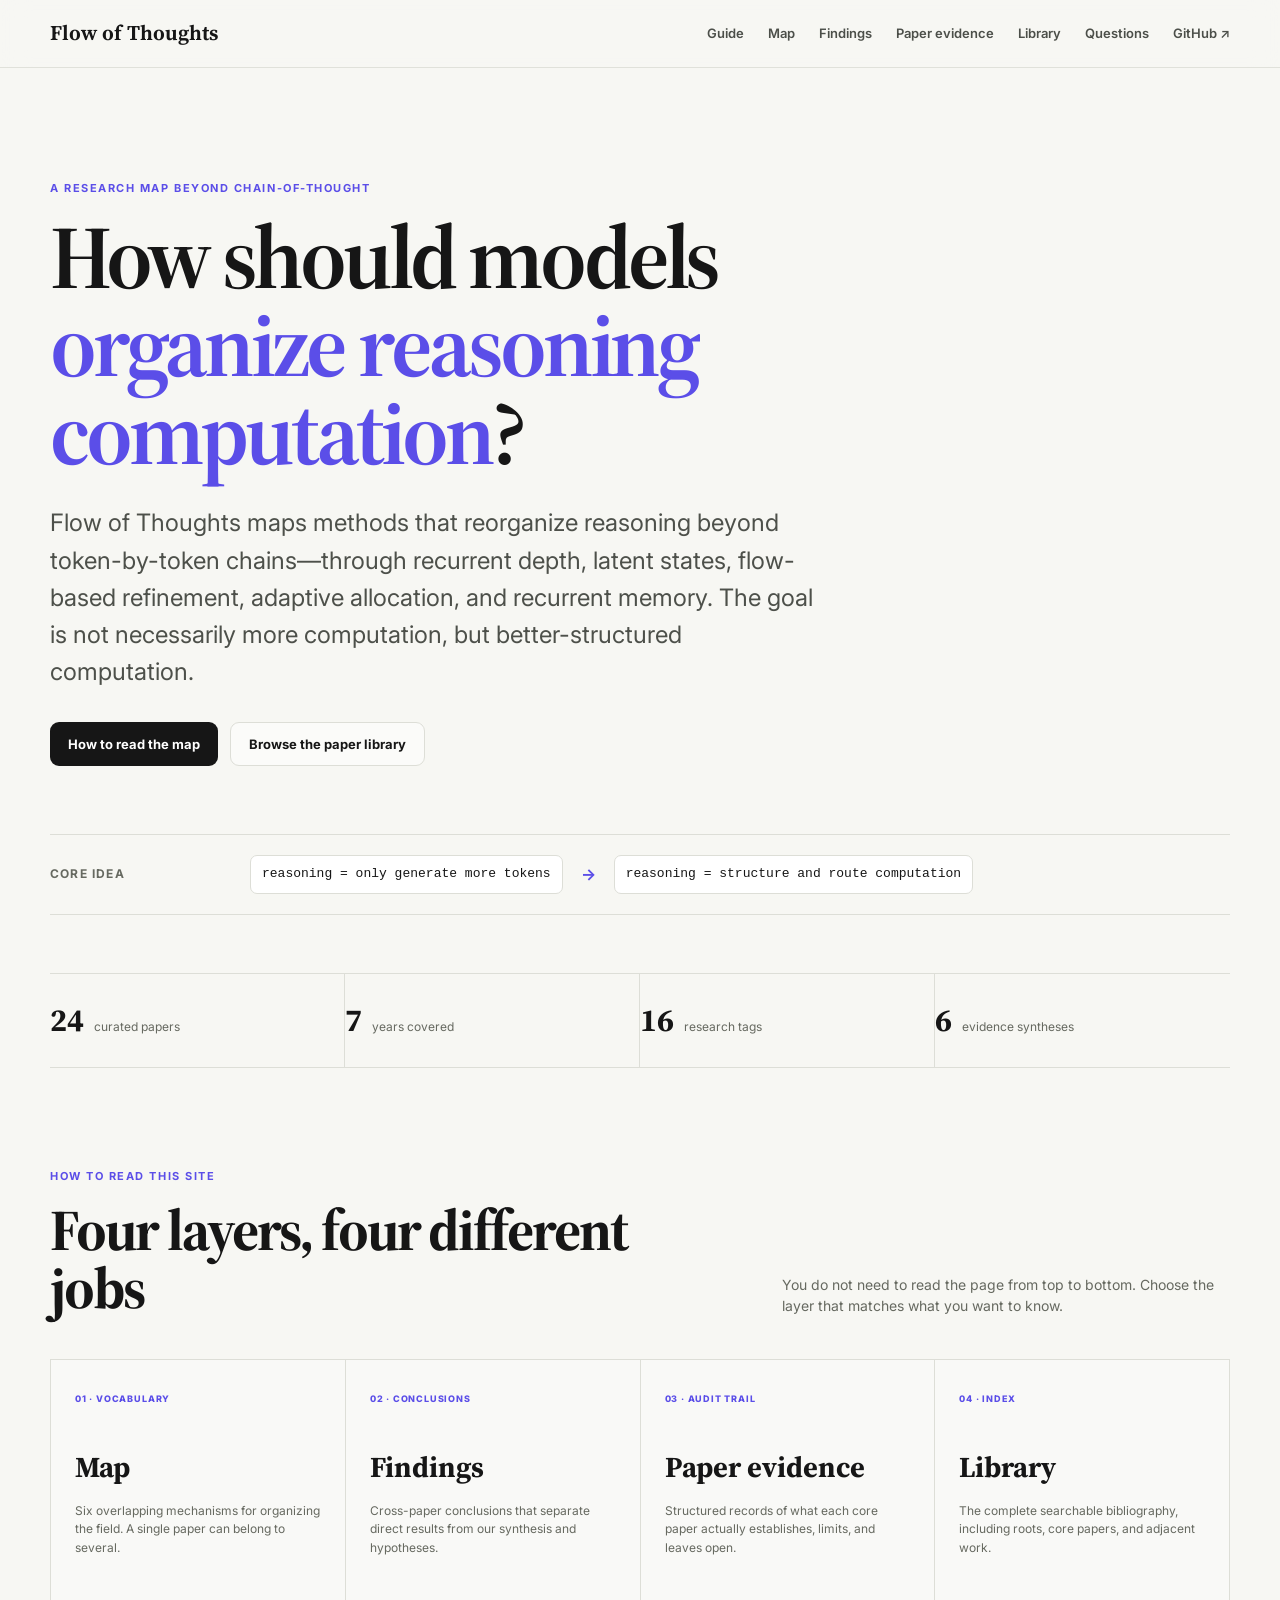
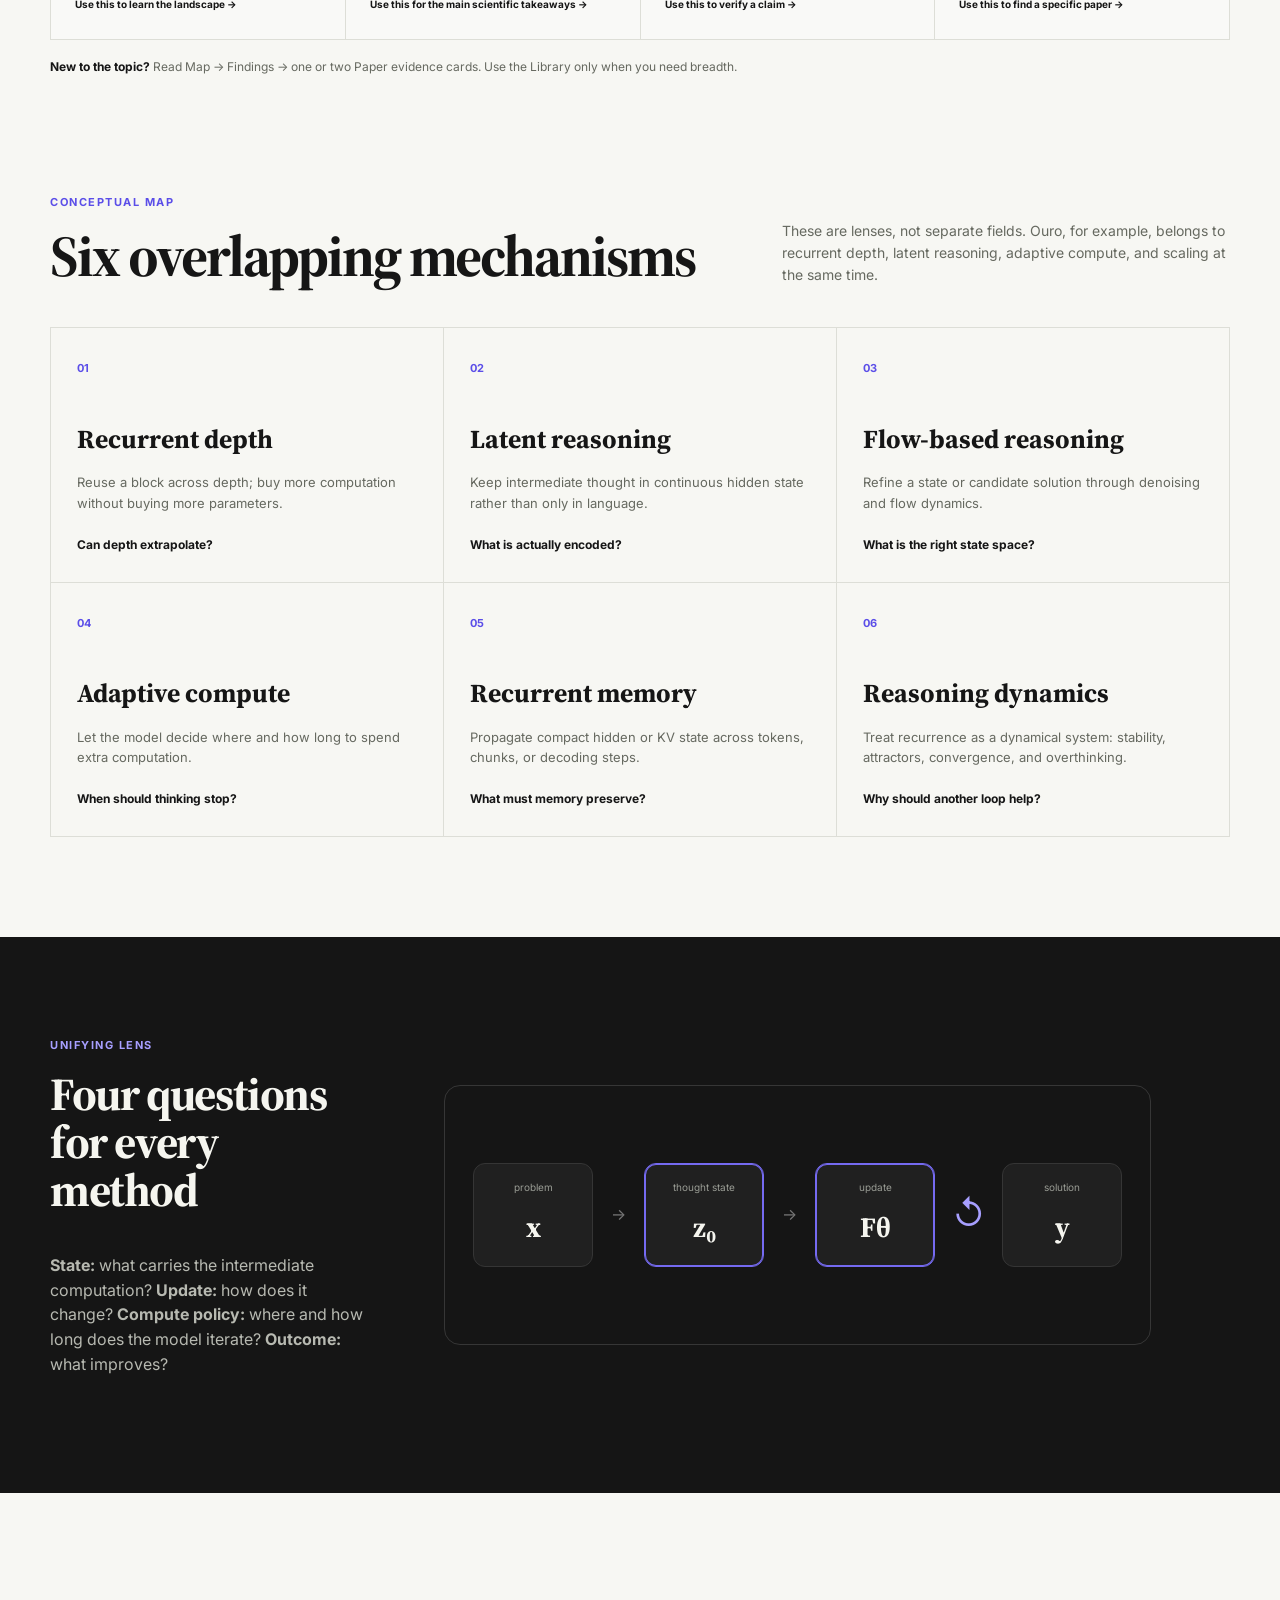
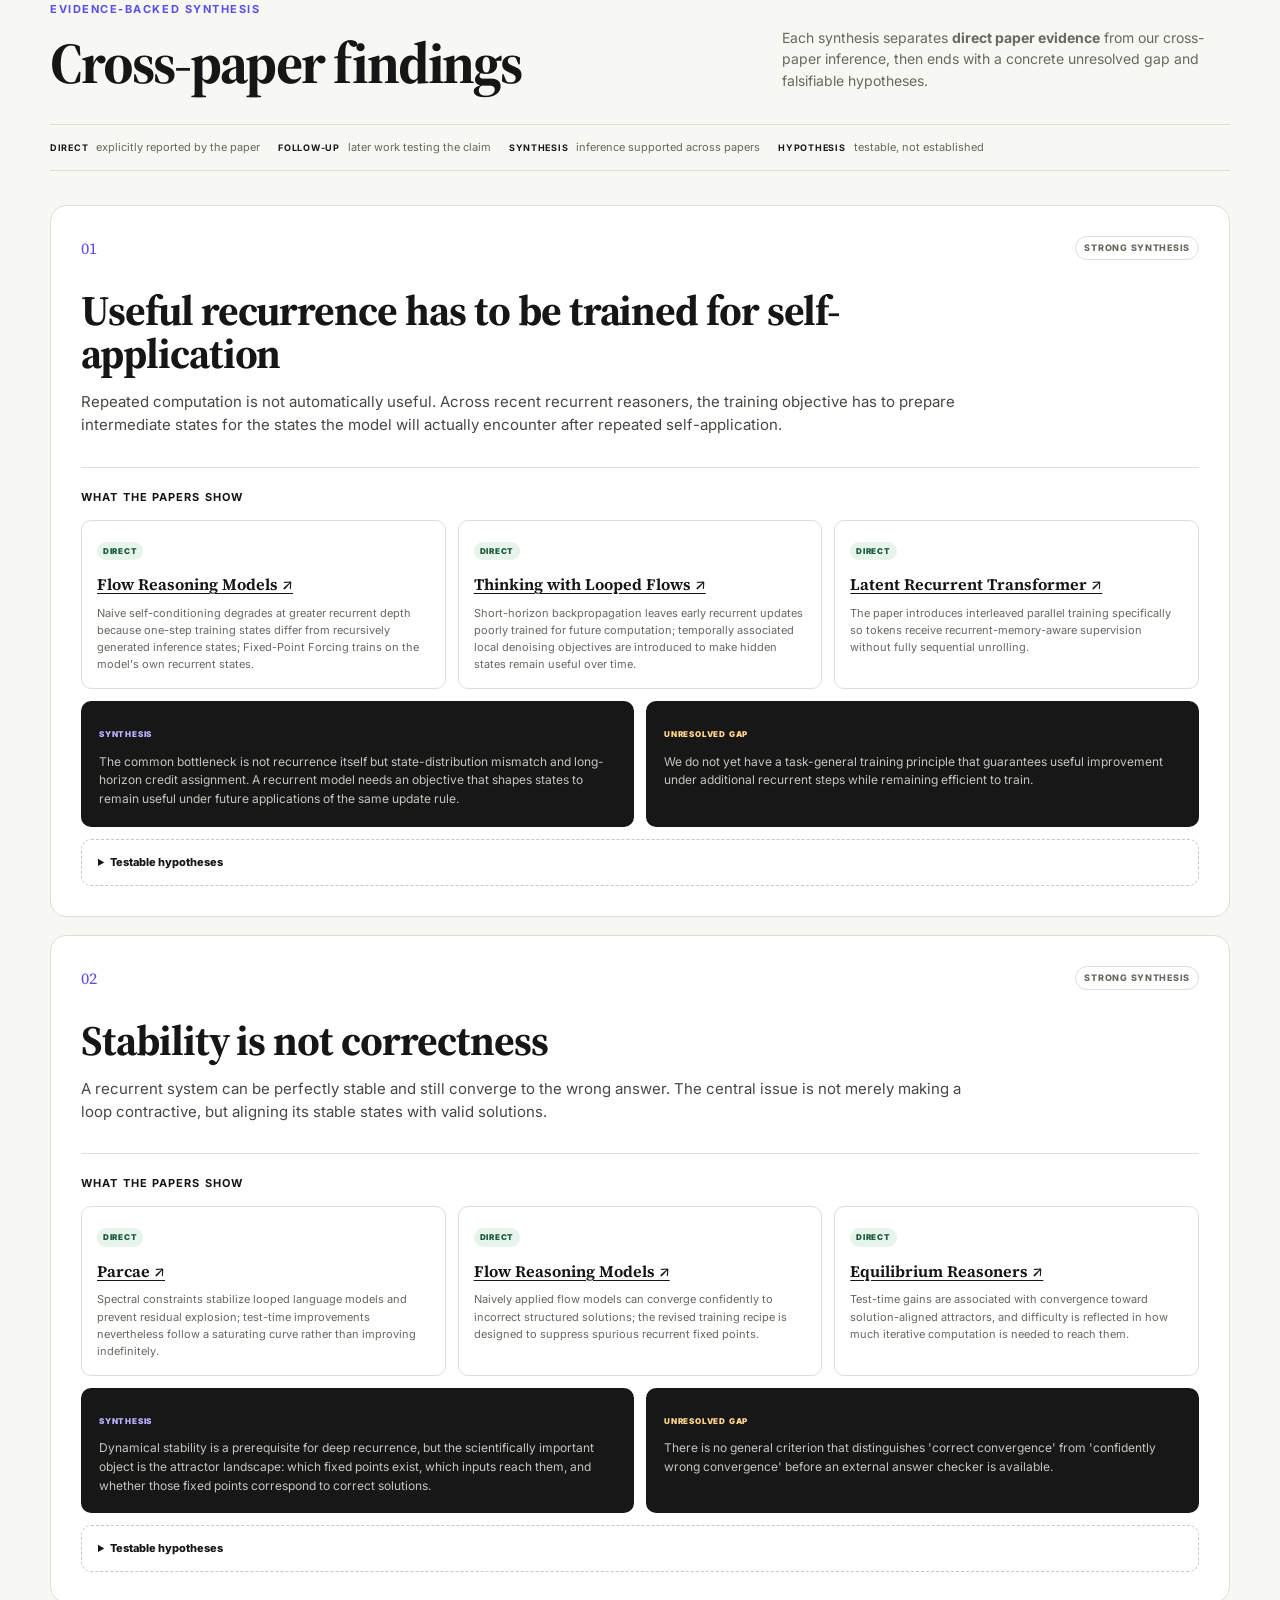
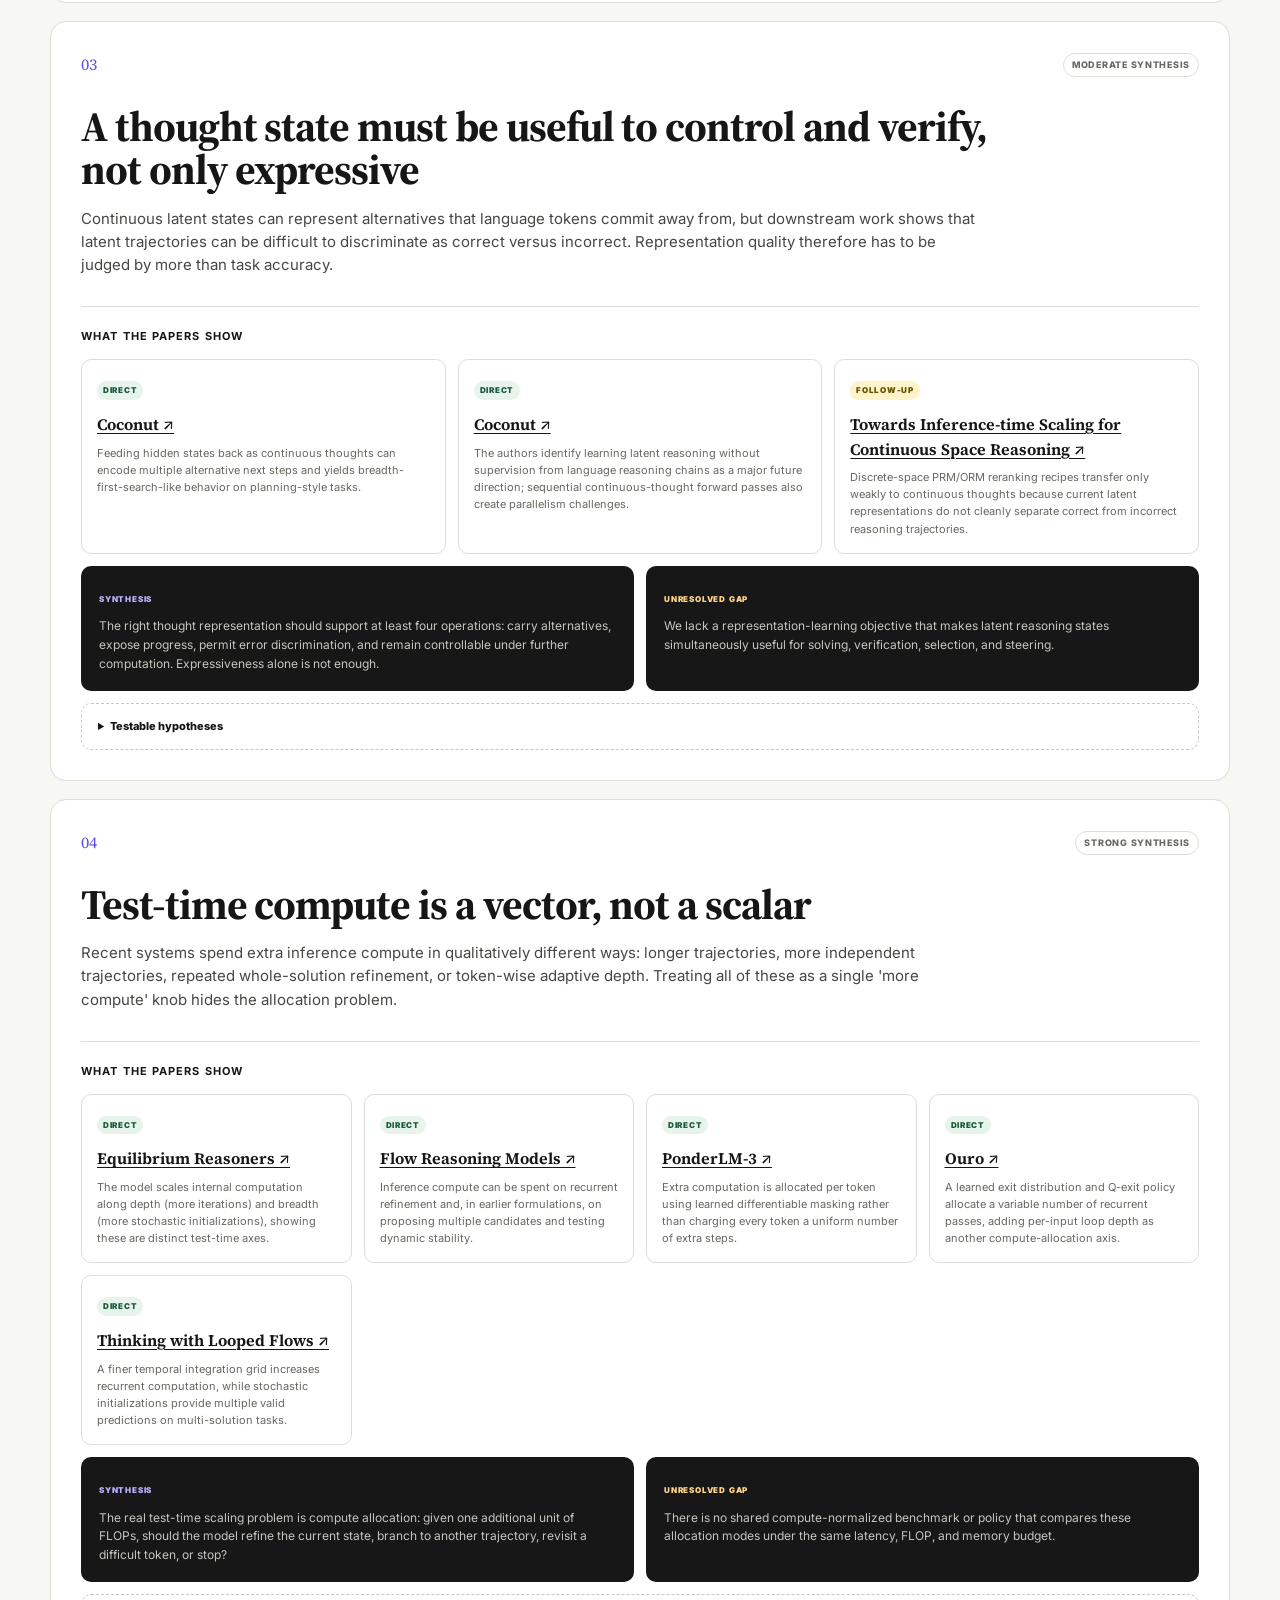
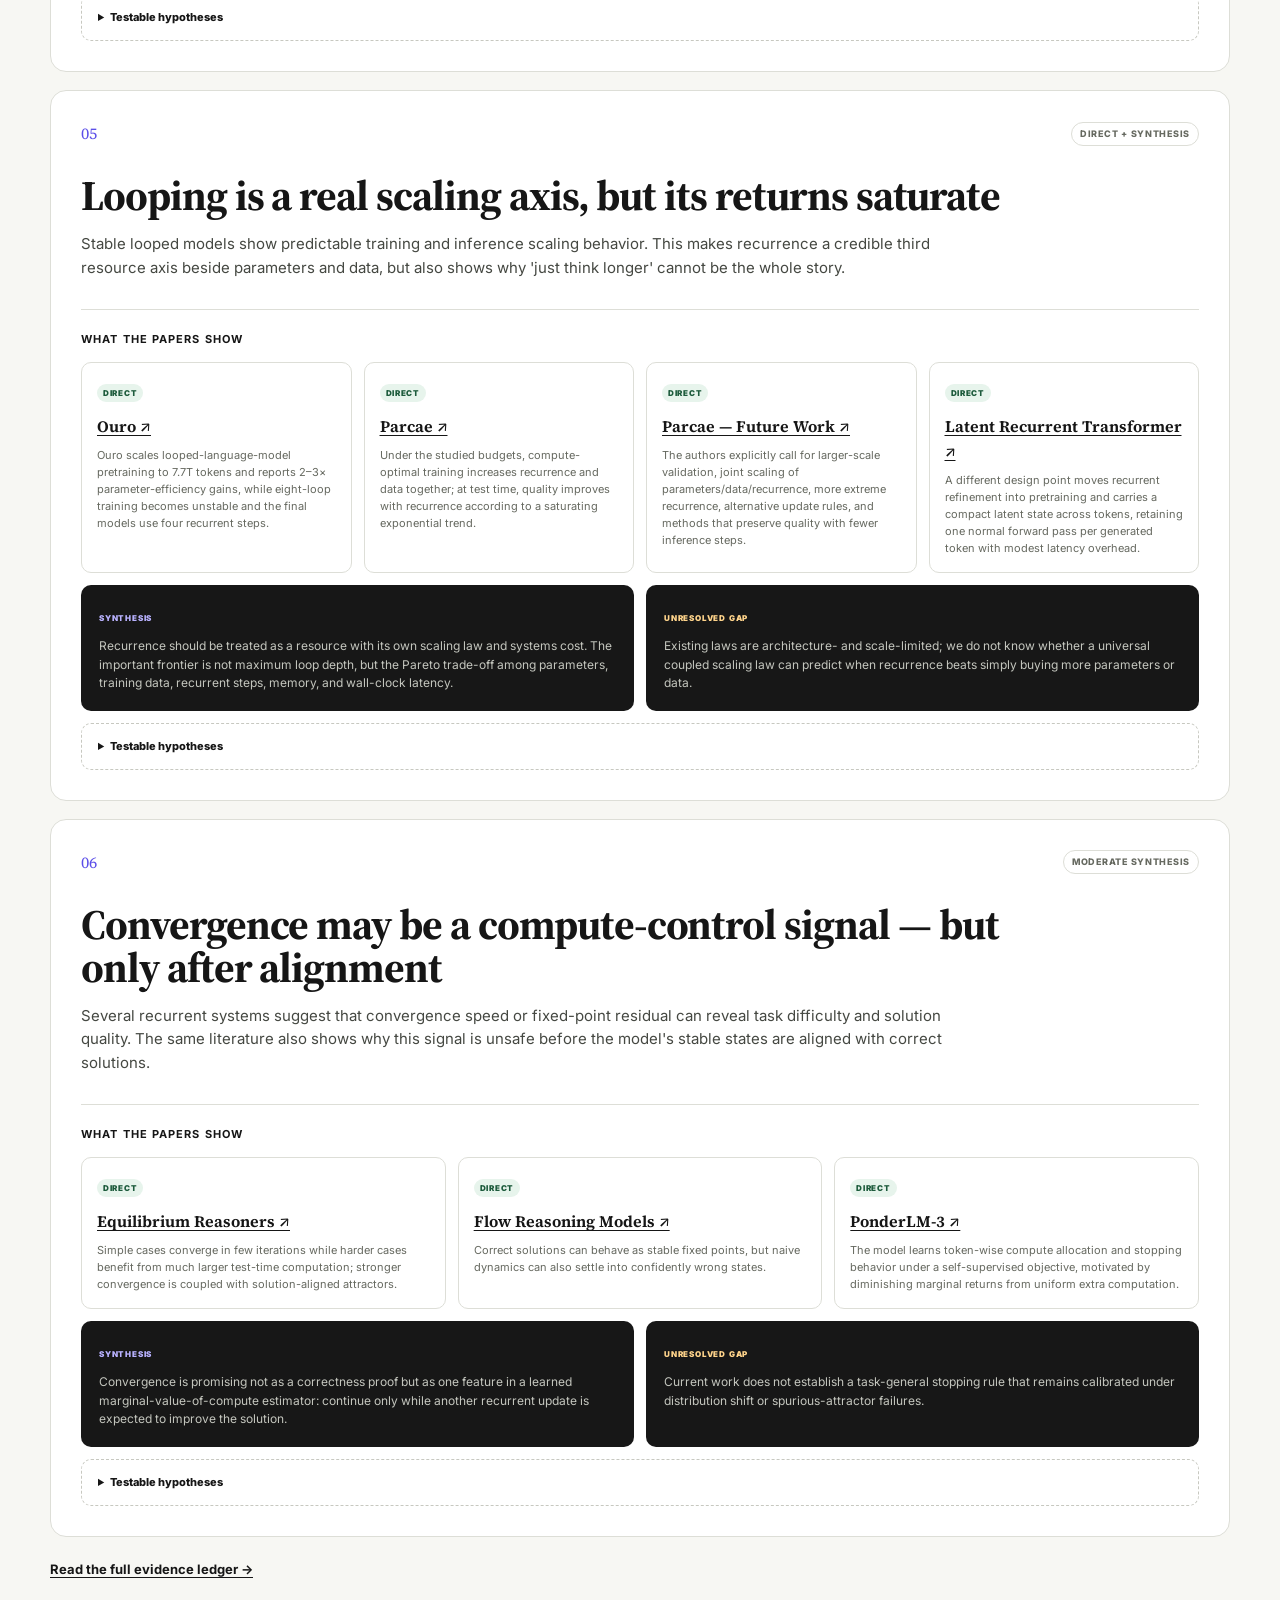
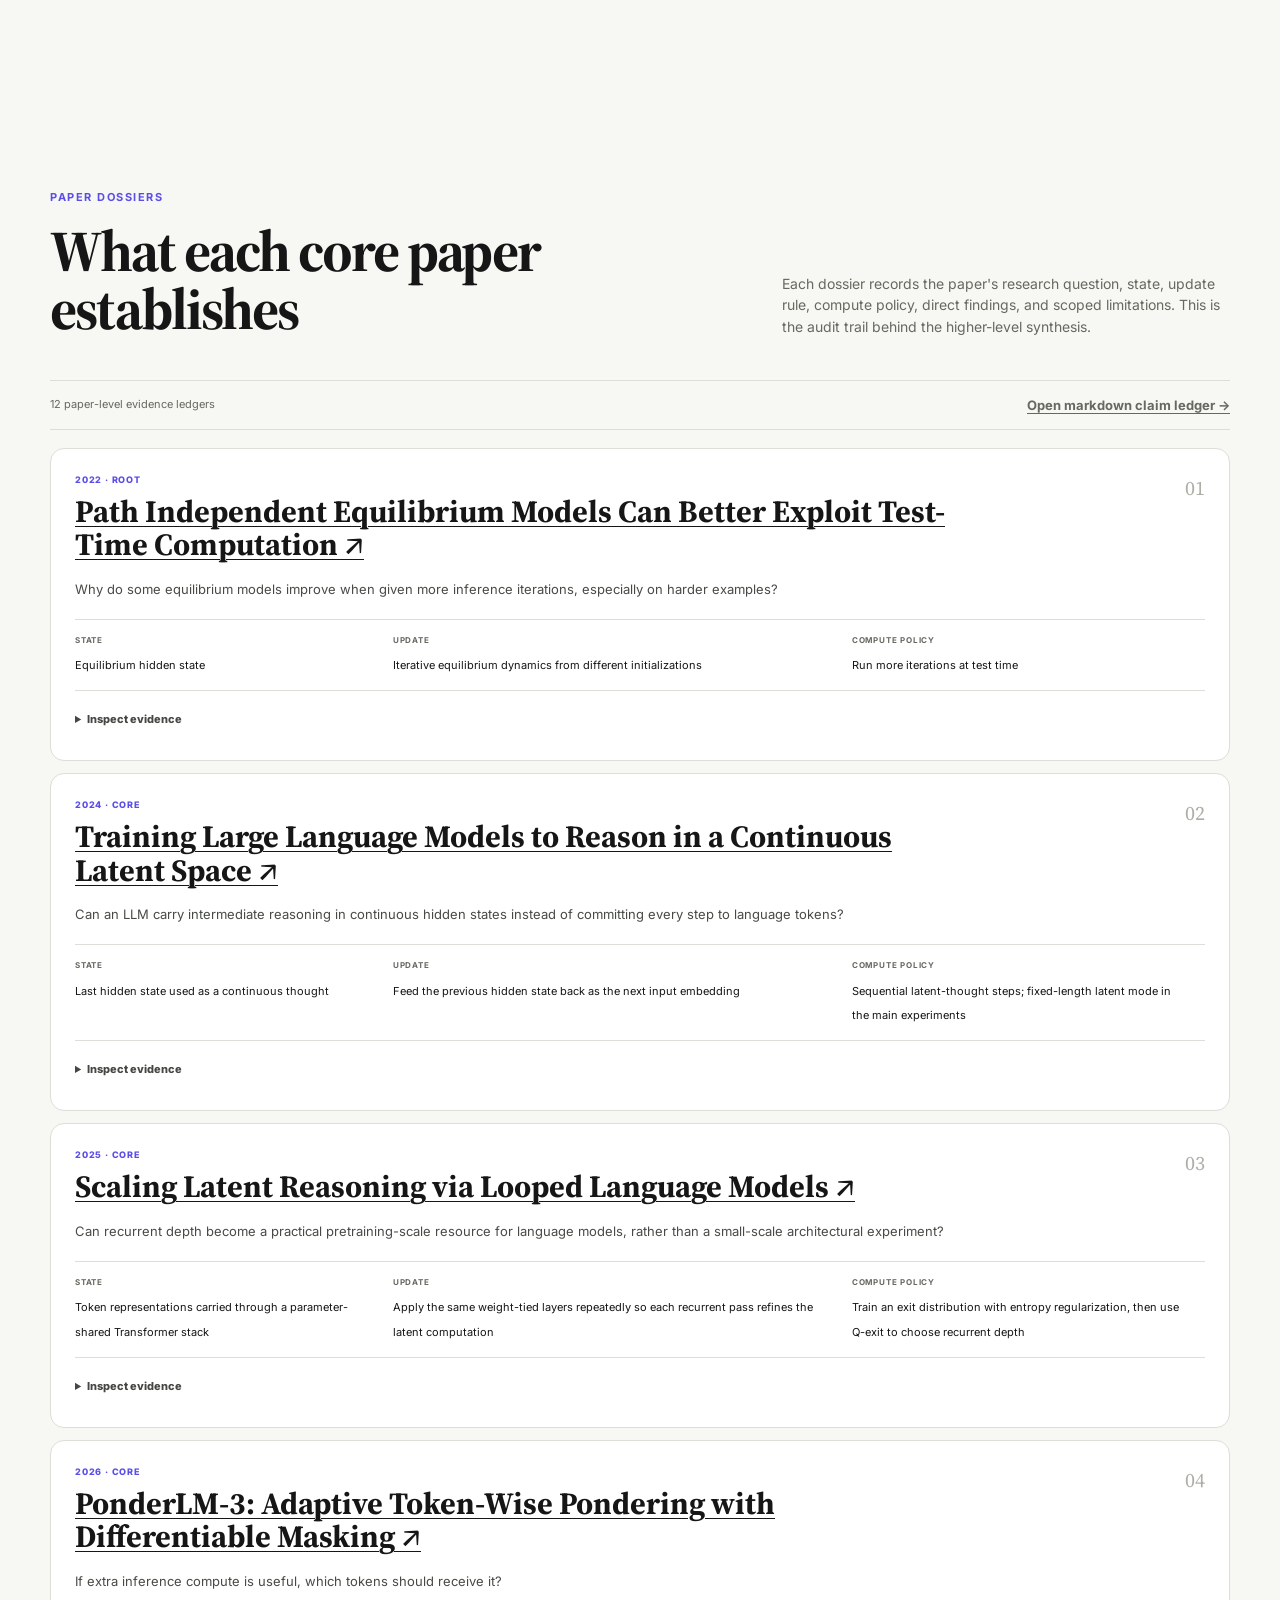
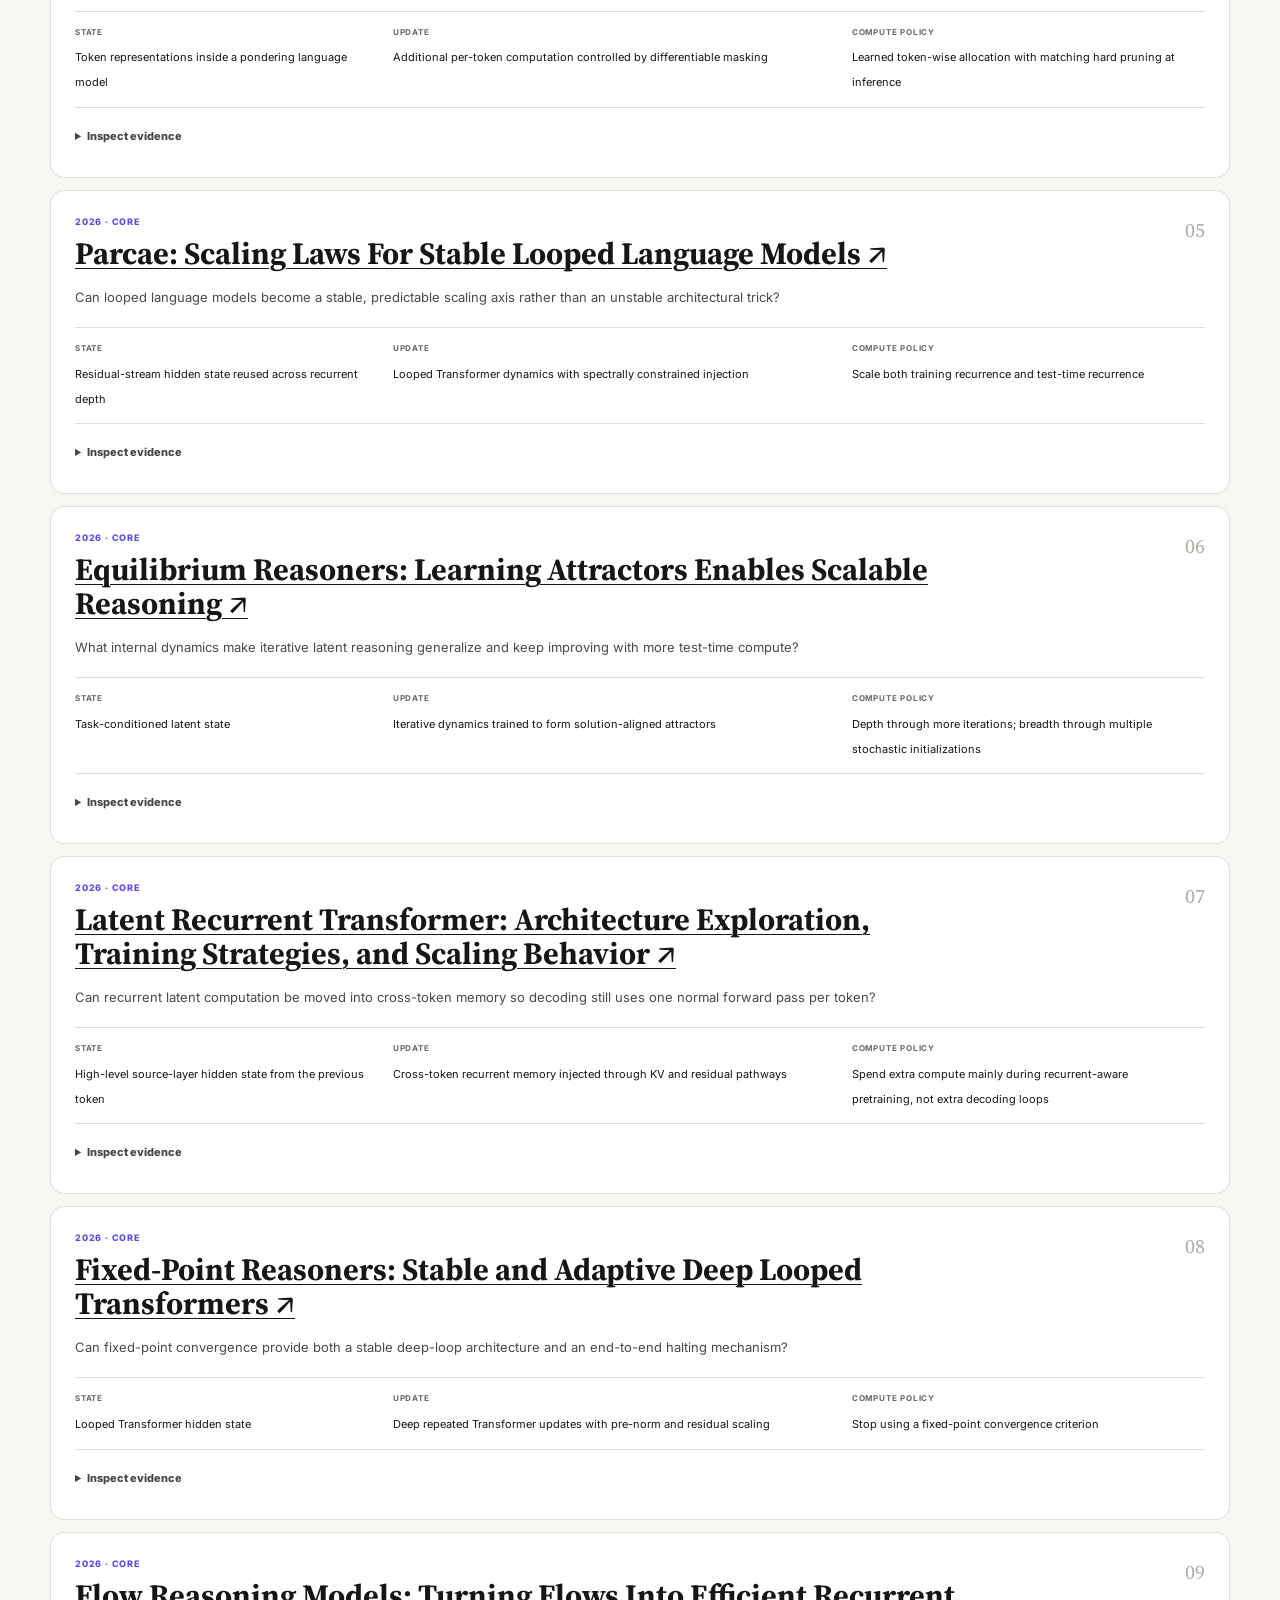
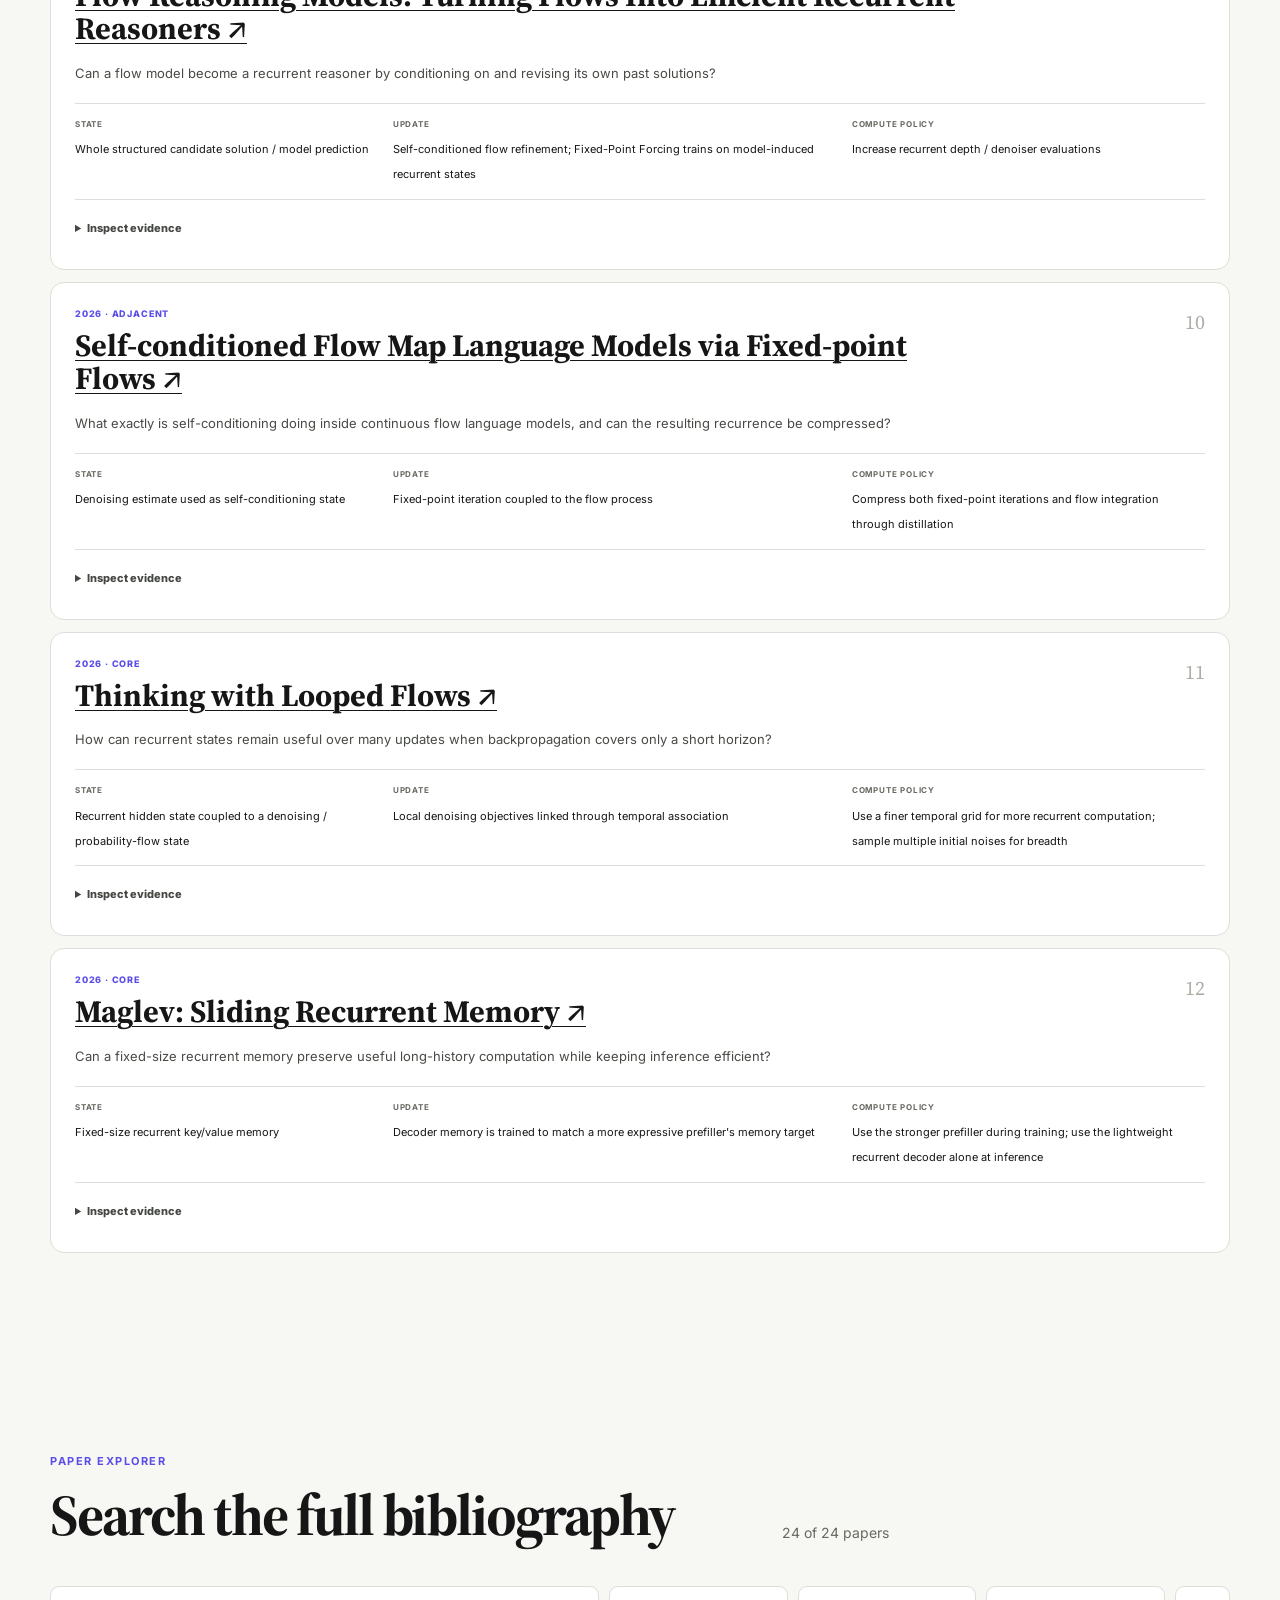
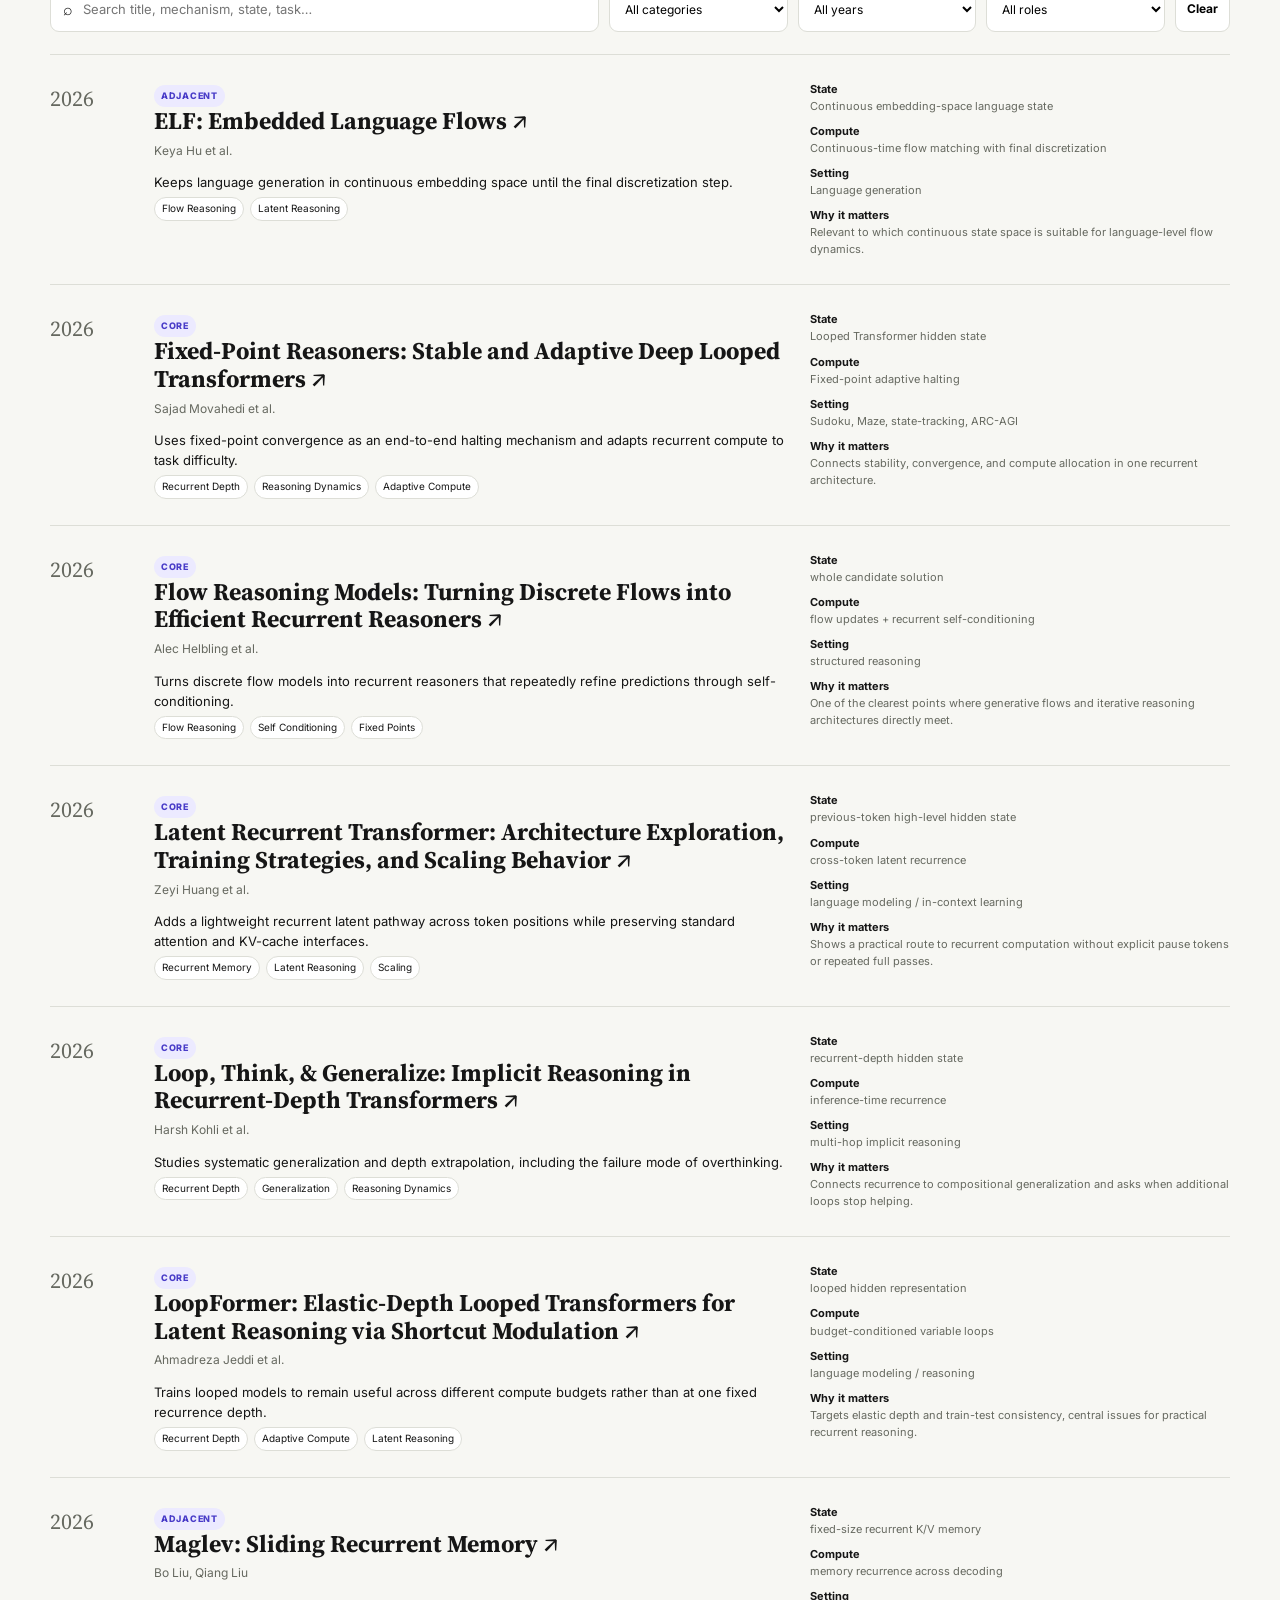
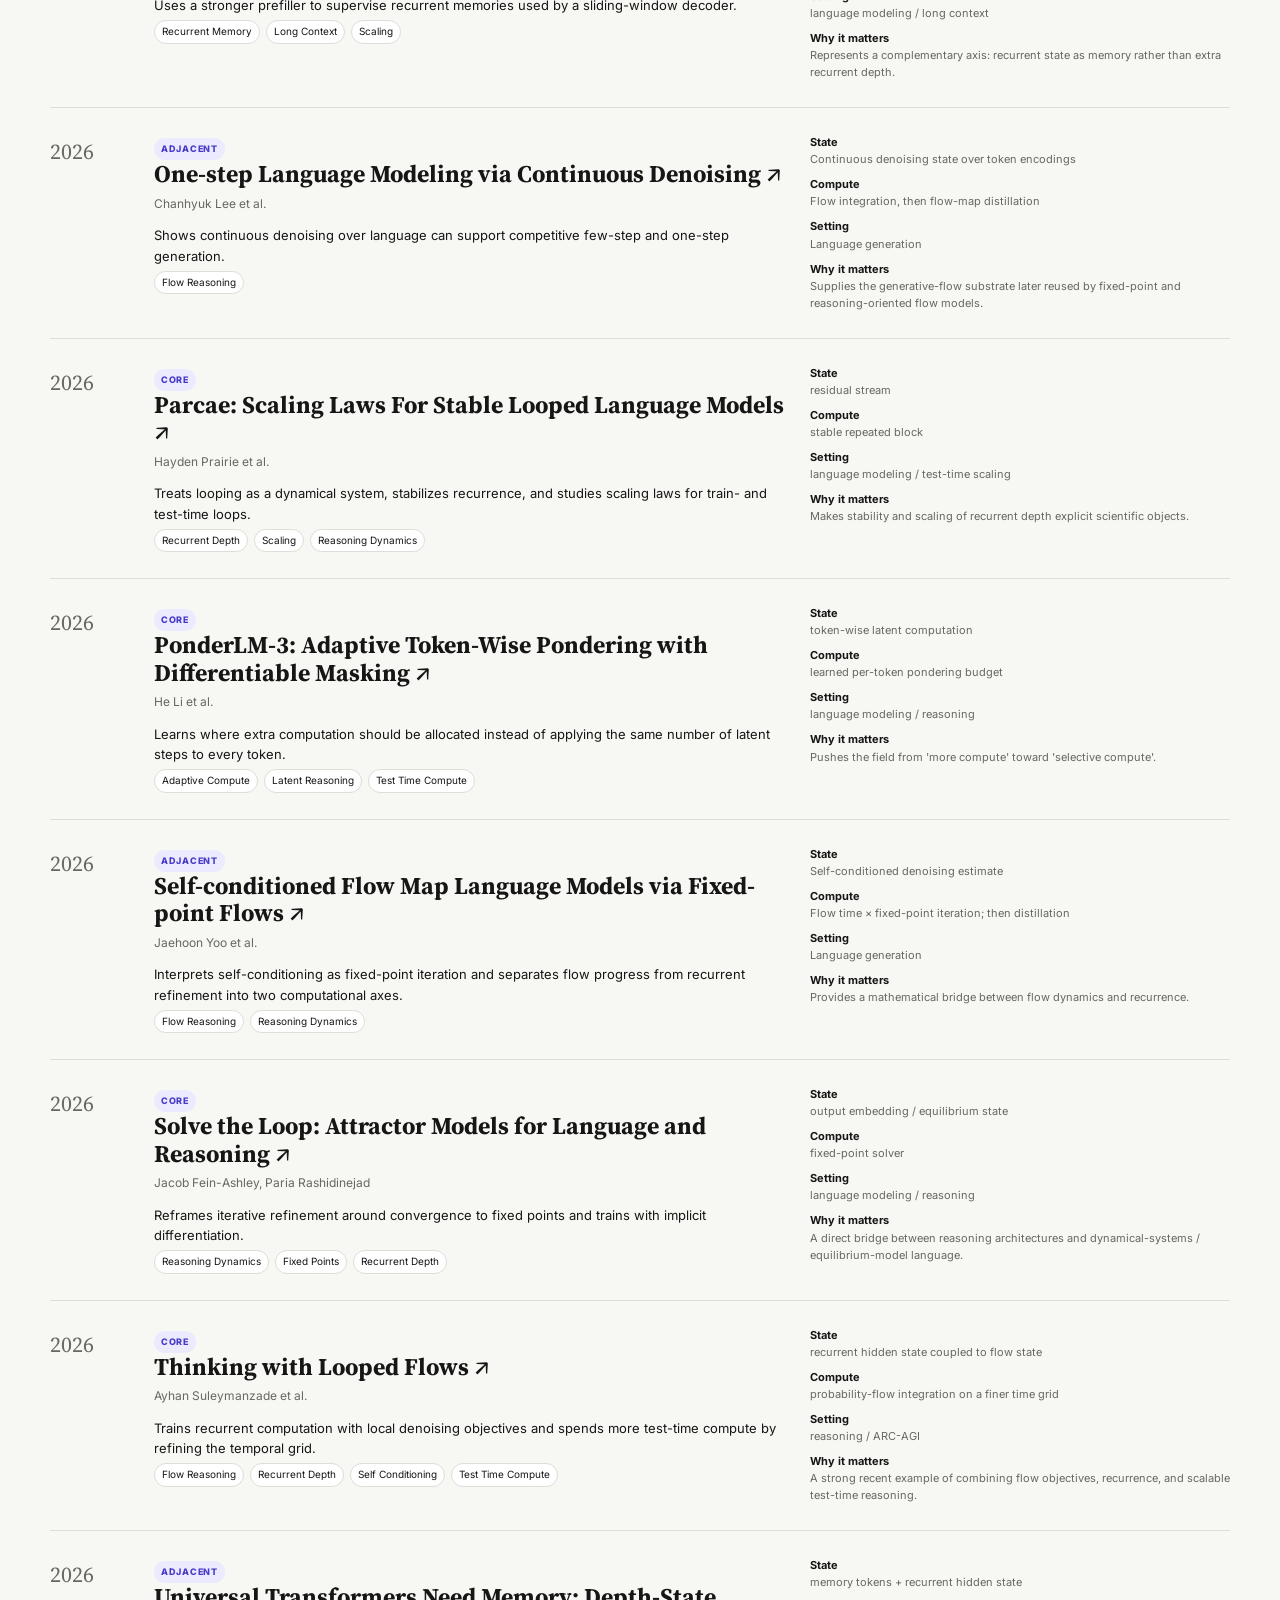
==== commit 4ebfc1e5: "Add Ouro and clarify the research map" ====
--- a/docs/index.html
+++ b/docs/index.html
@@ -3,8 +3,8 @@
 <head>
   <meta charset="utf-8" />
   <meta name="viewport" content="width=device-width, initial-scale=1" />
-  <meta name="description" content="A living map of recurrent, latent, flow-based, and adaptive reasoning." />
-  <title>Flow of Thoughts</title>
+  <meta name="description" content="A research map of iterative, latent, recurrent, and flow-based reasoning beyond token-by-token chain-of-thought." />
+  <title>Flow of Thoughts — Beyond Chain-of-Thought</title>
   <link rel="preconnect" href="https://fonts.googleapis.com">
   <link rel="preconnect" href="https://fonts.gstatic.com" crossorigin>
   <link href="https://fonts.googleapis.com/css2?family=Inter:wght@400;500;600;700&family=Source+Serif+4:opsz,wght@8..60,500;8..60,650&display=swap" rel="stylesheet">
@@ -14,34 +14,35 @@
   <header class="topbar">
     <a class="brand" href="#top">Flow of Thoughts</a>
     <nav>
+      <a href="#guide">Guide</a>
       <a href="#map">Map</a>
-      <a href="#evidence">Evidence</a>
-      <a href="#dossiers">Dossiers</a>
-      <a href="#papers">Papers</a>
+      <a href="#evidence">Findings</a>
+      <a href="#dossiers">Paper evidence</a>
+      <a href="#papers">Library</a>
       <a href="#questions">Questions</a>
-      <a href="#paths">Reading paths</a>
       <a href="https://github.com/mkj69/flow_of_thoughs" target="_blank" rel="noreferrer">GitHub ↗</a>
     </nav>
   </header>
 
   <main id="top">
     <section class="hero wrap">
-      <div class="eyebrow">A living research map</div>
-      <h1>What should change when a model <em>thinks longer</em>?</h1>
+      <div class="eyebrow">A research map beyond chain-of-thought</div>
+      <h1>How should models <em>organize reasoning computation</em>?</h1>
       <p class="lede">
-        A curated map of recurrent depth, latent reasoning, flow-based reasoning,
-        adaptive computation, recurrent memory, and the dynamics that connect them.
+        Flow of Thoughts maps methods that reorganize reasoning beyond token-by-token chains—through
+        recurrent depth, latent states, flow-based refinement, adaptive allocation, and recurrent memory.
+        The goal is not necessarily more computation, but better-structured computation.
       </p>
       <div class="hero-actions">
-        <a class="button primary" href="#evidence">Read the synthesis</a>
-        <a class="button secondary" href="#papers">Explore papers</a>
+        <a class="button primary" href="#guide">How to read the map</a>
+        <a class="button secondary" href="#papers">Browse the paper library</a>
       </div>
       <div class="thesis-card">
-        <span class="label">Working thesis</span>
+        <span class="label">Core idea</span>
         <div class="thesis-line">
-          <code>reasoning = generate more tokens</code>
+          <code>reasoning = only generate more tokens</code>
           <span class="arrow">→</span>
-          <code>reasoning = evolve a computational state</code>
+          <code>reasoning = structure and route computation</code>
         </div>
       </div>
     </section>
@@ -53,13 +54,50 @@
       <div><strong id="stat-insights">–</strong><span>evidence syntheses</span></div>
     </section>
 
+    <section id="guide" class="section wrap guide-section">
+      <div class="section-head">
+        <div>
+          <div class="eyebrow">How to read this site</div>
+          <h2>Four layers, four different jobs</h2>
+        </div>
+        <p>You do not need to read the page from top to bottom. Choose the layer that matches what you want to know.</p>
+      </div>
+      <div class="guide-grid">
+        <a href="#map">
+          <span>01 · Vocabulary</span>
+          <h3>Map</h3>
+          <p>Six overlapping mechanisms for organizing the field. A single paper can belong to several.</p>
+          <b>Use this to learn the landscape →</b>
+        </a>
+        <a href="#evidence">
+          <span>02 · Conclusions</span>
+          <h3>Findings</h3>
+          <p>Cross-paper conclusions that separate direct results from our synthesis and hypotheses.</p>
+          <b>Use this for the main scientific takeaways →</b>
+        </a>
+        <a href="#dossiers">
+          <span>03 · Audit trail</span>
+          <h3>Paper evidence</h3>
+          <p>Structured records of what each core paper actually establishes, limits, and leaves open.</p>
+          <b>Use this to verify a claim →</b>
+        </a>
+        <a href="#papers">
+          <span>04 · Index</span>
+          <h3>Library</h3>
+          <p>The complete searchable bibliography, including roots, core papers, and adjacent work.</p>
+          <b>Use this to find a specific paper →</b>
+        </a>
+      </div>
+      <p class="guide-note"><strong>New to the topic?</strong> Read Map → Findings → one or two Paper evidence cards. Use the Library only when you need breadth.</p>
+    </section>
+
     <section id="map" class="section wrap">
       <div class="section-head">
         <div>
           <div class="eyebrow">Conceptual map</div>
-          <h2>Six views of “thinking”</h2>
-        </div>
-        <p>These are not mutually exclusive buckets. The interesting papers increasingly sit at their intersections.</p>
+          <h2>Six overlapping mechanisms</h2>
+        </div>
+        <p>These are lenses, not separate fields. Ouro, for example, belongs to recurrent depth, latent reasoning, adaptive compute, and scaling at the same time.</p>
       </div>
       <div class="map-grid">
         <button class="map-card" data-filter="recurrent-depth">
@@ -105,10 +143,10 @@
       <div class="wrap dynamics">
         <div>
           <div class="eyebrow">Unifying lens</div>
-          <h2>State → update → compute policy → outcome</h2>
+          <h2>Four questions for every method</h2>
           <p>
-            Instead of grouping papers only by model name, compare them by the state they manipulate,
-            the update rule they apply, and the policy that decides how much computation to spend.
+            <strong>State:</strong> what carries the intermediate computation? <strong>Update:</strong> how does it change?
+            <strong>Compute policy:</strong> where and how long does the model iterate? <strong>Outcome:</strong> what improves?
           </p>
         </div>
         <div class="flow-diagram" role="img" aria-label="Reasoning state evolution diagram">
@@ -127,7 +165,7 @@
       <div class="section-head">
         <div>
           <div class="eyebrow">Evidence-backed synthesis</div>
-          <h2>What the papers collectively tell us</h2>
+          <h2>Cross-paper findings</h2>
         </div>
         <p>
           Each synthesis separates <strong>direct paper evidence</strong> from our cross-paper inference,
@@ -151,7 +189,7 @@
       <div class="section-head">
         <div>
           <div class="eyebrow">Paper dossiers</div>
-          <h2>Claims before synthesis</h2>
+          <h2>What each core paper establishes</h2>
         </div>
         <p>
           Each dossier records the paper's research question, state, update rule, compute policy,
@@ -169,7 +207,7 @@
       <div class="section-head papers-head">
         <div>
           <div class="eyebrow">Paper explorer</div>
-          <h2>Search by mechanism, not buzzword</h2>
+          <h2>Search the full bibliography</h2>
         </div>
         <p id="result-count">Loading…</p>
       </div>
@@ -201,7 +239,7 @@
       <div class="section-head">
         <div>
           <div class="eyebrow">Research programs</div>
-          <h2>Questions that survive the evidence</h2>
+          <h2>Open problems derived from the evidence</h2>
         </div>
         <p>These are downstream of the evidence synthesis above: each should be traceable to concrete results, limitations, or future-work statements.</p>
       </div>
@@ -228,7 +266,7 @@
           <article>
             <span class="path-no">01</span>
             <h3>Recurrent depth</h3>
-            <p>Universal Transformers → Recurrent Depth → LoopFormer → Parcae → Loop, Think, & Generalize</p>
+            <p>Universal Transformers → Recurrent Depth → Ouro → LoopFormer → Parcae → Loop, Think, & Generalize</p>
             <strong>Lens:</strong> Why should another loop help?
           </article>
           <article>
--- a/docs/style.css
+++ b/docs/style.css
@@ -88,6 +88,16 @@
 .section-head { display: grid; grid-template-columns: 1.2fr .8fr; gap: 60px; align-items: end; margin-bottom: 42px; }
 .section-head h2 { font-family: "Source Serif 4", serif; font-size: clamp(36px, 5vw, 58px); line-height: 1; letter-spacing: -.035em; margin-bottom: 0; }
 .section-head > p { color: var(--muted); max-width: 500px; margin: 0; font-size: 14px; }
+.guide-section { padding-bottom: 18px; }
+.guide-grid { display: grid; grid-template-columns: repeat(4, 1fr); border-top: 1px solid var(--line); border-left: 1px solid var(--line); }
+.guide-grid a { min-height: 250px; padding: 24px; border-right: 1px solid var(--line); border-bottom: 1px solid var(--line); text-decoration: none; background: rgba(255,255,255,.28); }
+.guide-grid a:hover { background: var(--paper); }
+.guide-grid span { color: var(--accent); font-size: 9px; font-weight: 800; letter-spacing: .09em; text-transform: uppercase; }
+.guide-grid h3 { font-family: "Source Serif 4", serif; font-size: 29px; margin: 36px 0 10px; }
+.guide-grid p { color: var(--muted); font-size: 12px; min-height: 76px; }
+.guide-grid b { font-size: 10px; }
+.guide-note { margin: 18px 0 0; color: var(--muted); font-size: 12px; }
+.guide-note strong { color: var(--ink); }
 .map-grid { display: grid; grid-template-columns: repeat(3, 1fr); border-top: 1px solid var(--line); border-left: 1px solid var(--line); }
 .map-card {
   text-align: left;
@@ -166,7 +176,7 @@
 @media (max-width: 900px) {
   nav a:not(:last-child) { display: none; }
   .thesis-card, .section-head, .dynamics { grid-template-columns: 1fr; }
-  .map-grid, .question-grid, .path-grid { grid-template-columns: 1fr 1fr; }
+  .guide-grid, .map-grid, .question-grid, .path-grid { grid-template-columns: 1fr 1fr; }
   .filters { grid-template-columns: 1fr 1fr; }
   .searchbox { grid-column: 1 / -1; }
   .paper { grid-template-columns: 64px 1fr; }
@@ -180,7 +190,7 @@
   .topbar { height: 60px; padding: 0 14px; }
   .hero { padding-top: 76px; }
   .section { padding: 74px 0; }
-  .map-grid, .question-grid, .path-grid { grid-template-columns: 1fr; }
+  .guide-grid, .map-grid, .question-grid, .path-grid { grid-template-columns: 1fr; }
   .filters { grid-template-columns: 1fr; }
   .searchbox { grid-column: auto; }
   .paper { grid-template-columns: 1fr; gap: 10px; }
@@ -235,7 +245,7 @@
 .insight-summary { max-width: 900px; color: #454842; font-size: 15px; margin-bottom: 30px; }
 .evidence-block { border-top: 1px solid var(--line); padding-top: 21px; }
 .evidence-block h4 { margin: 0 0 14px; font-size: 11px; text-transform: uppercase; letter-spacing: .1em; }
-.evidence-items { display: grid; grid-template-columns: repeat(3, 1fr); gap: 12px; }
+.evidence-items { display: grid; grid-template-columns: repeat(auto-fit, minmax(230px, 1fr)); gap: 12px; }
 .evidence-item { border: 1px solid var(--line); border-radius: 10px; padding: 15px; background: rgba(255,255,255,.5); }
 .evidence-type { display: inline-flex; font-size: 8px; font-weight: 900; letter-spacing: .09em; padding: 3px 6px; border-radius: 999px; margin-bottom: 12px; }
 .evidence-type.direct { color: #1d5b3c; background: #e7f4ec; }
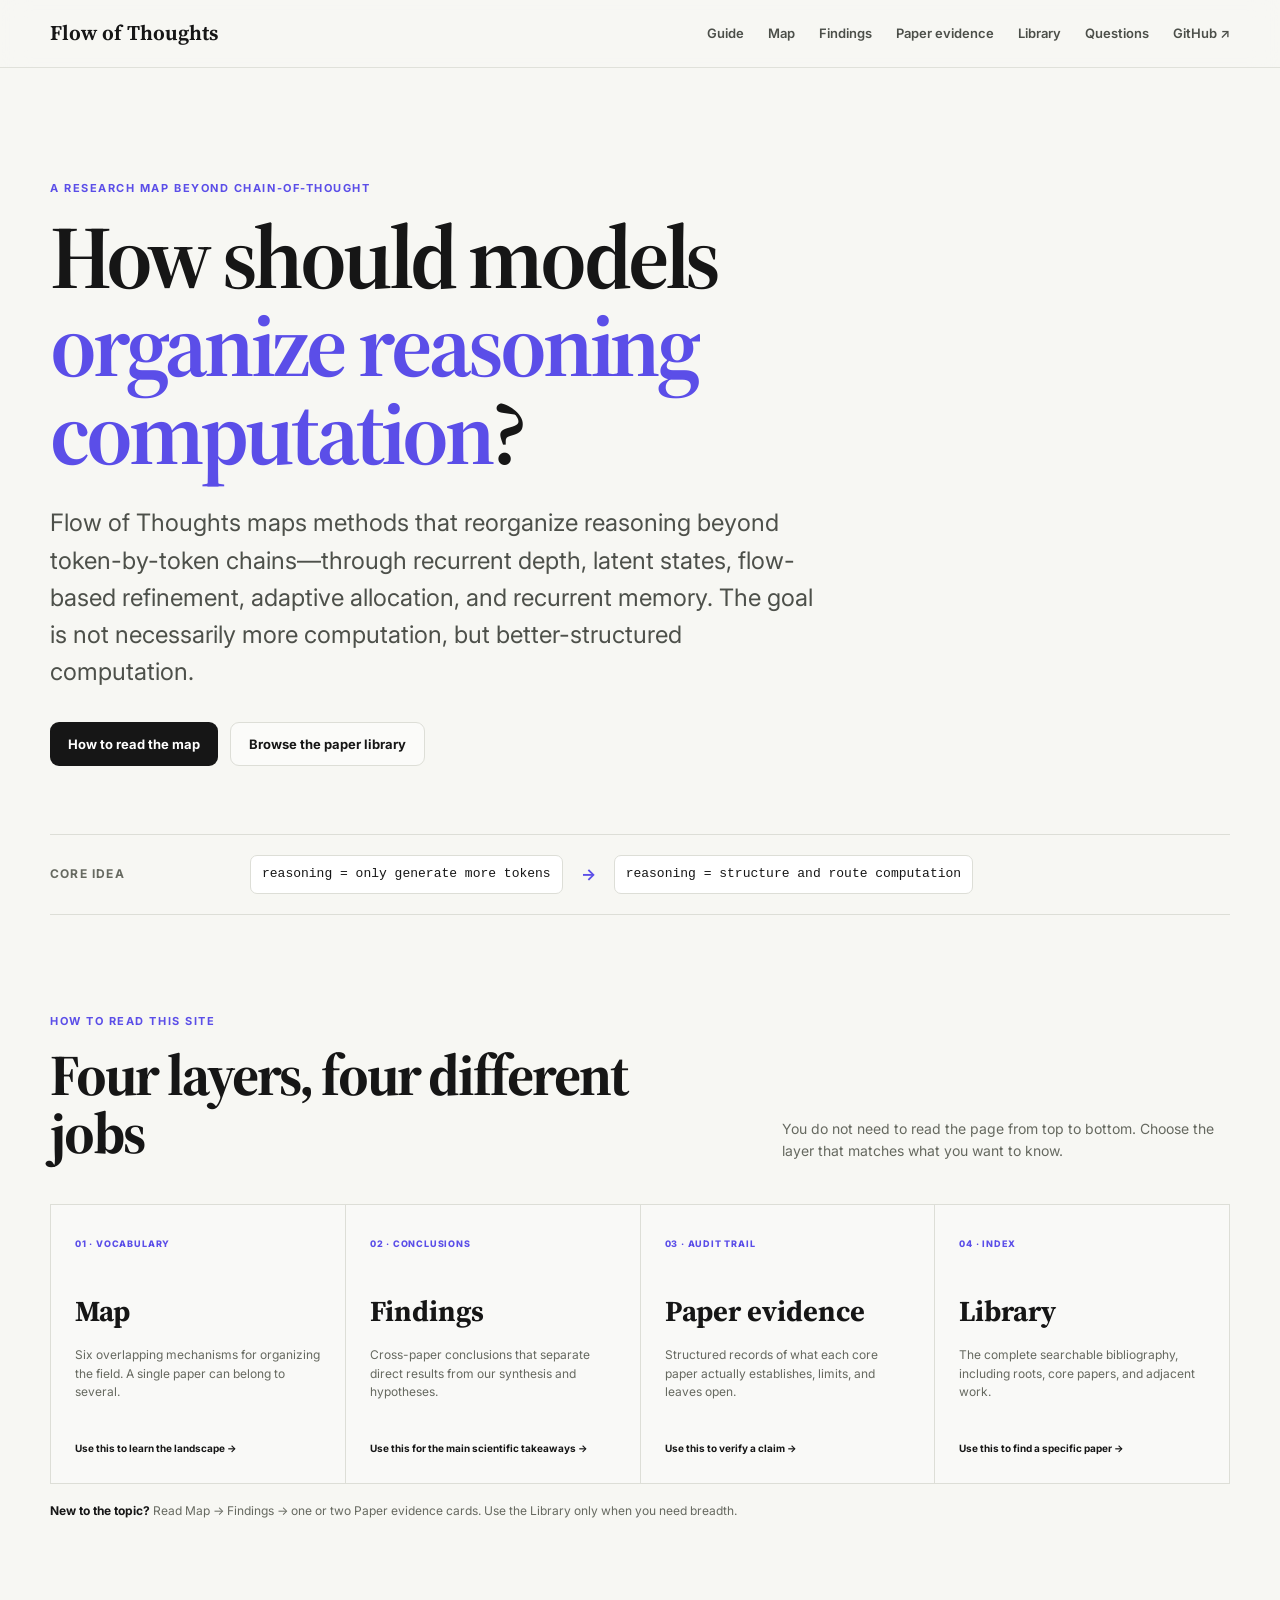
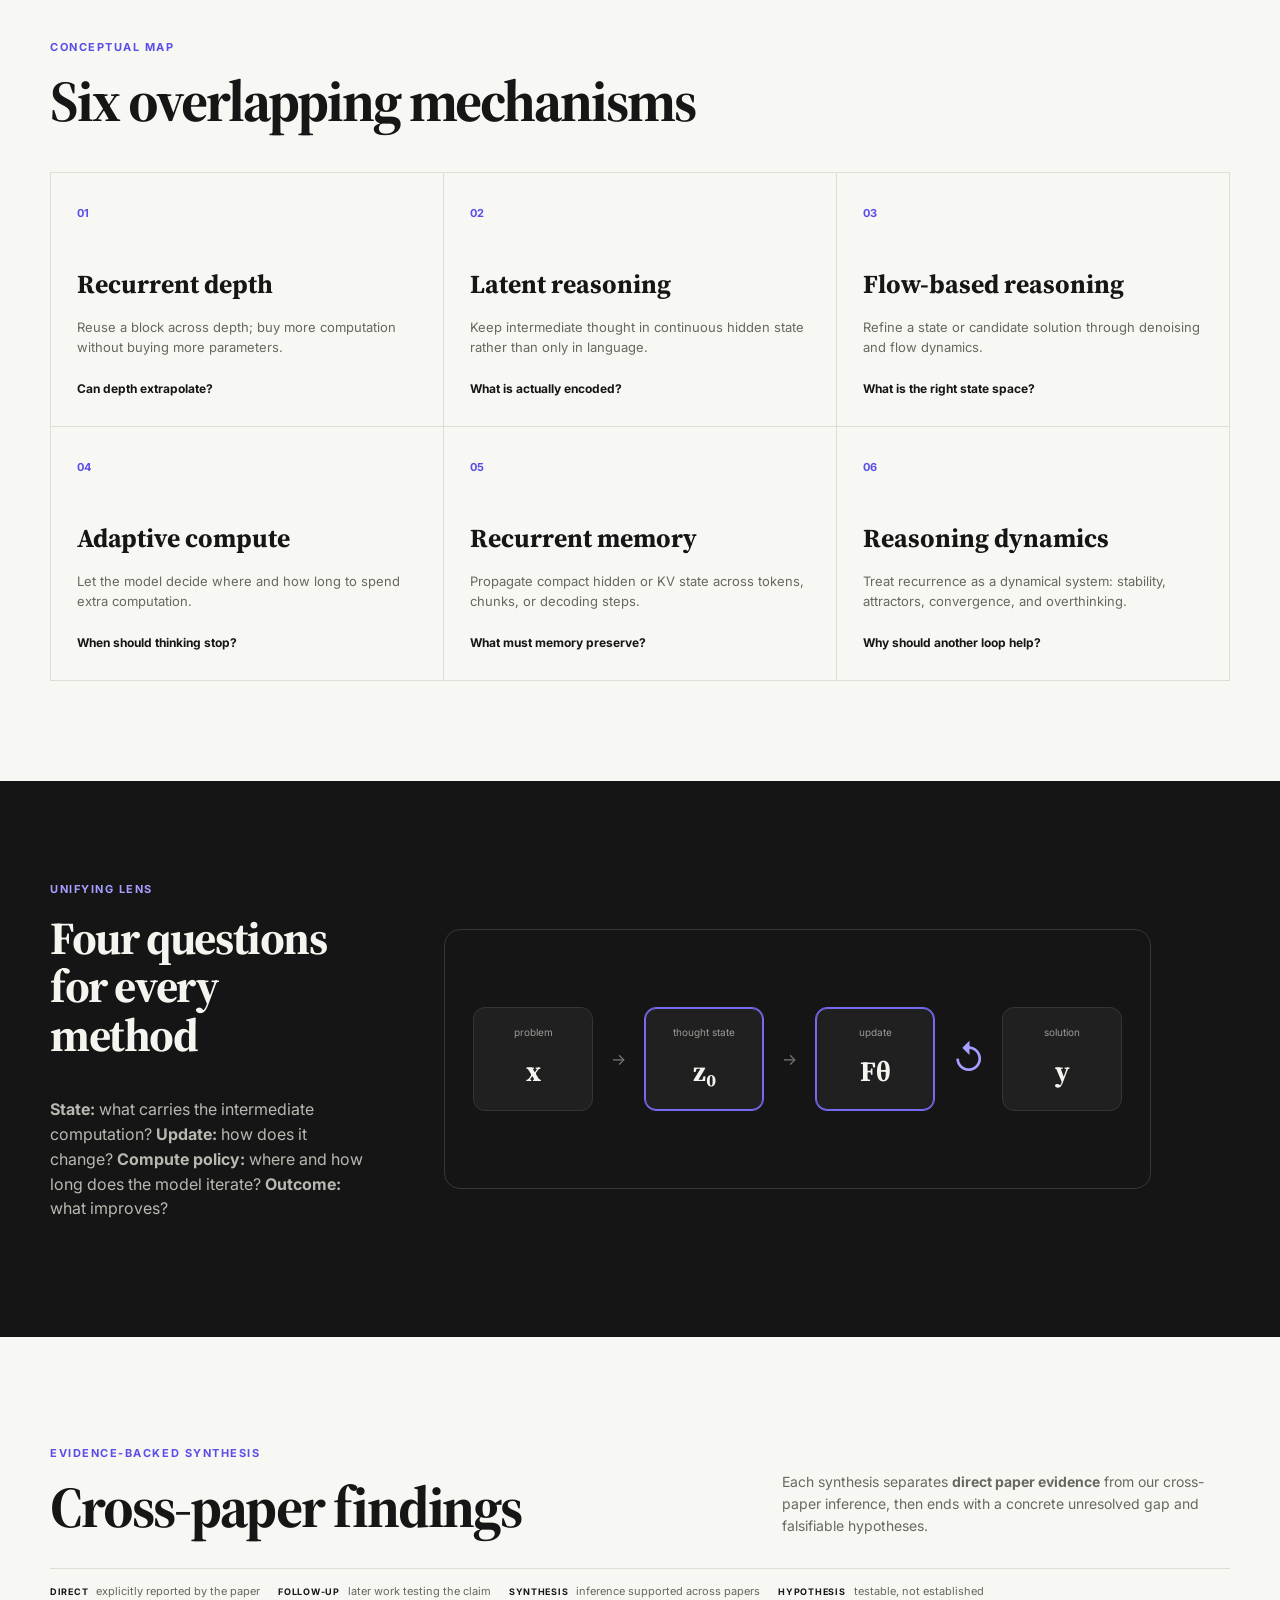
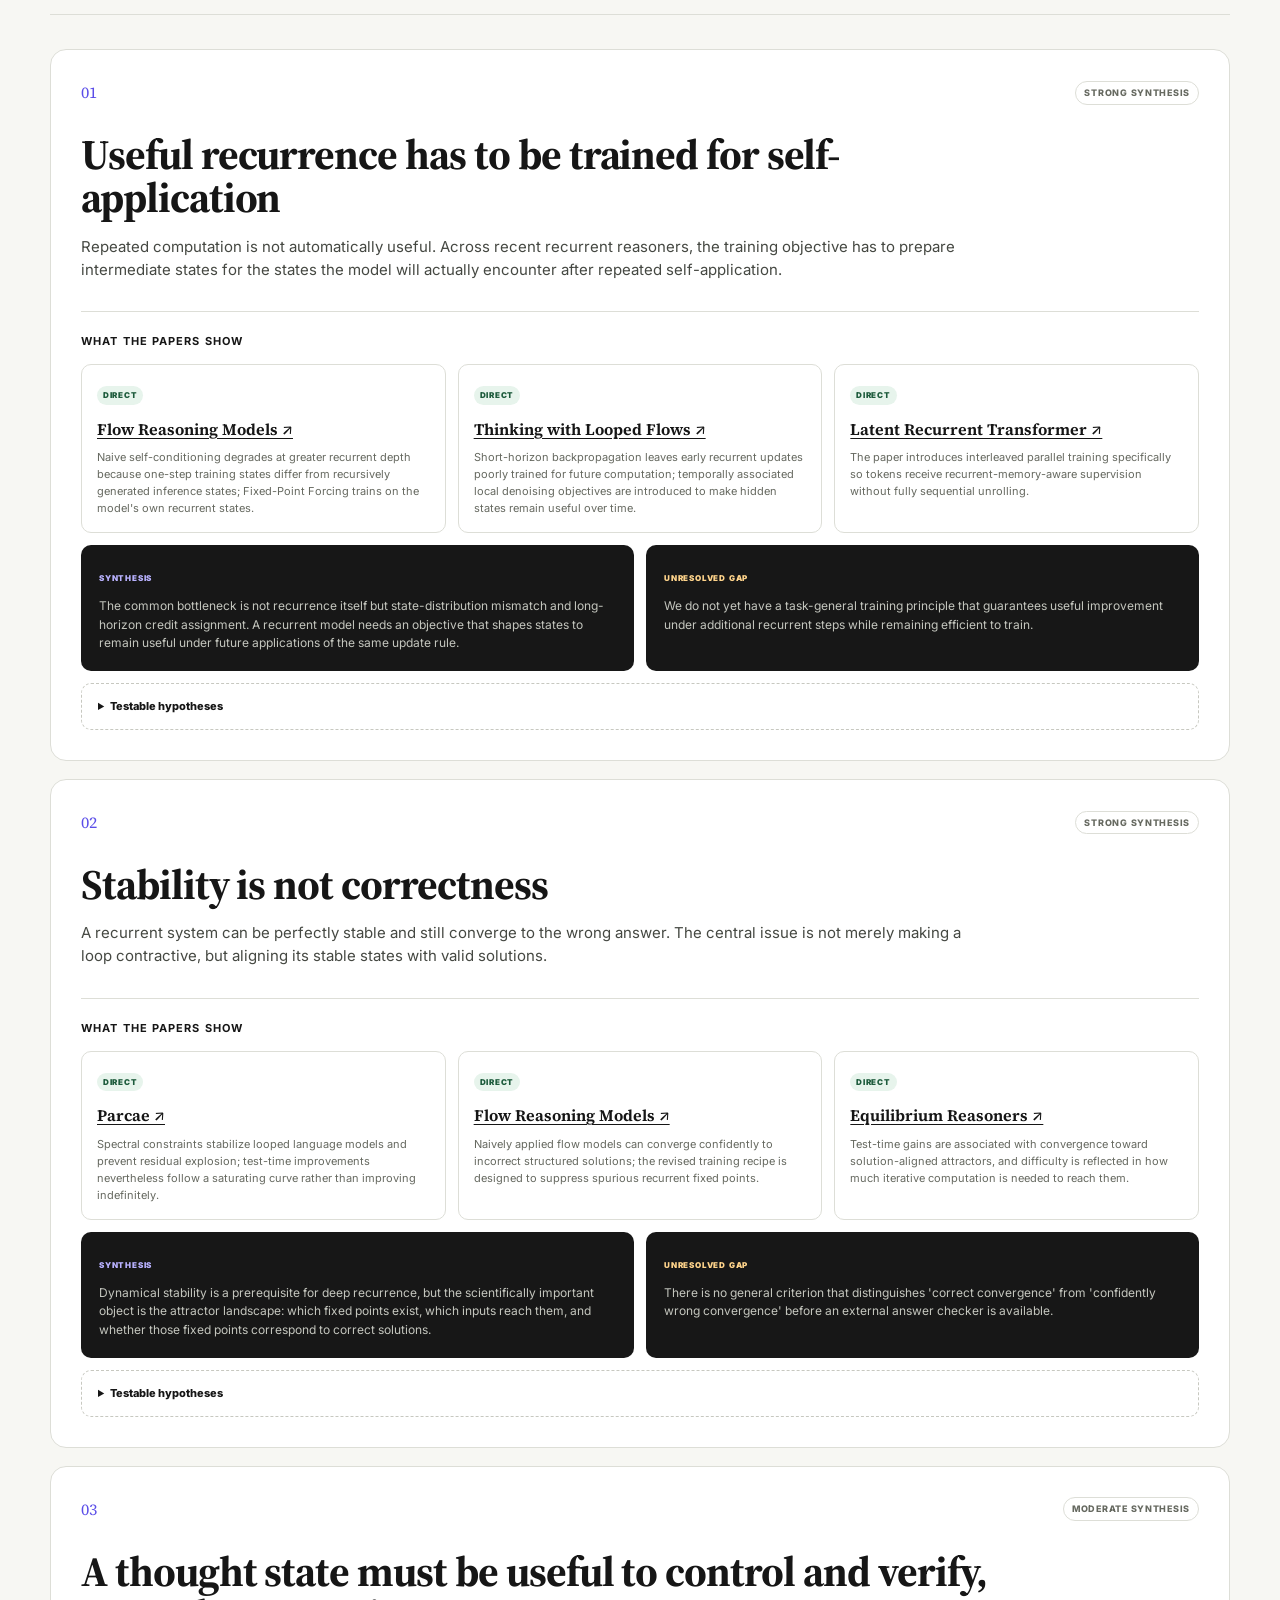
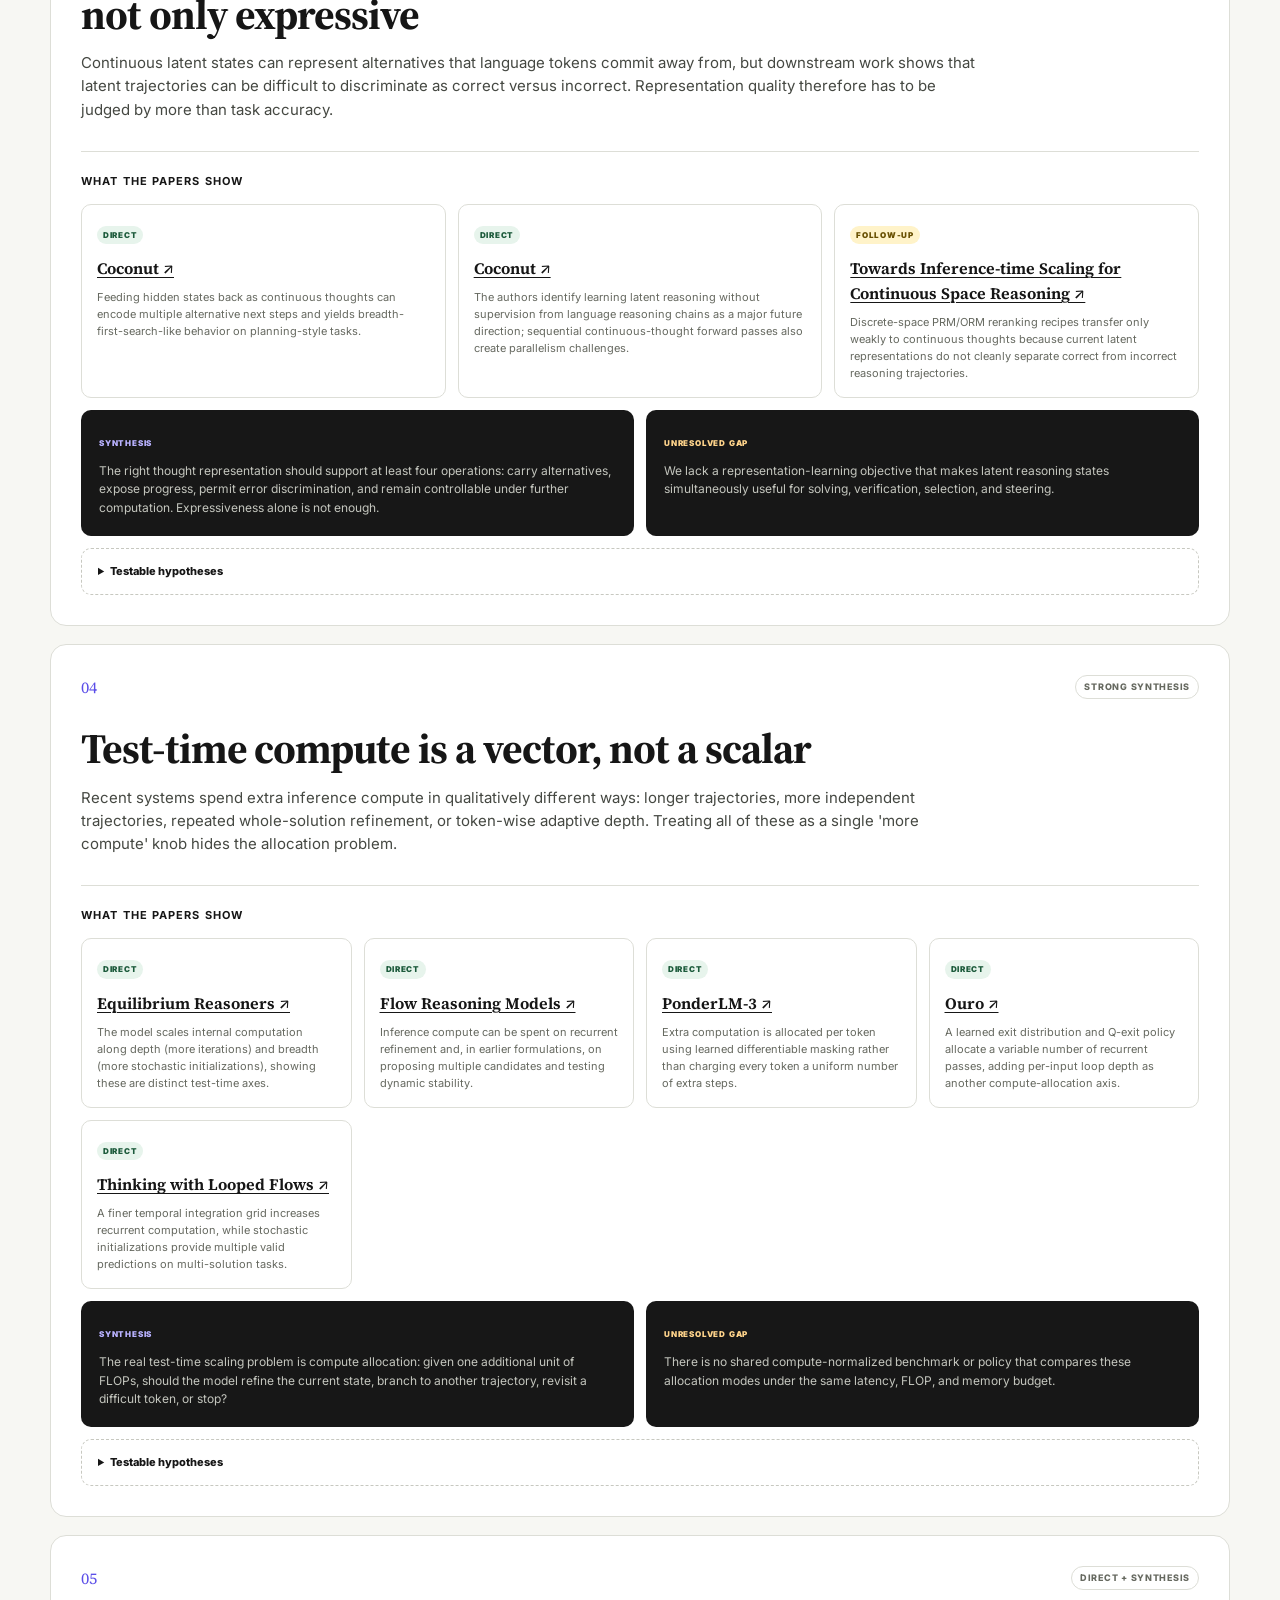
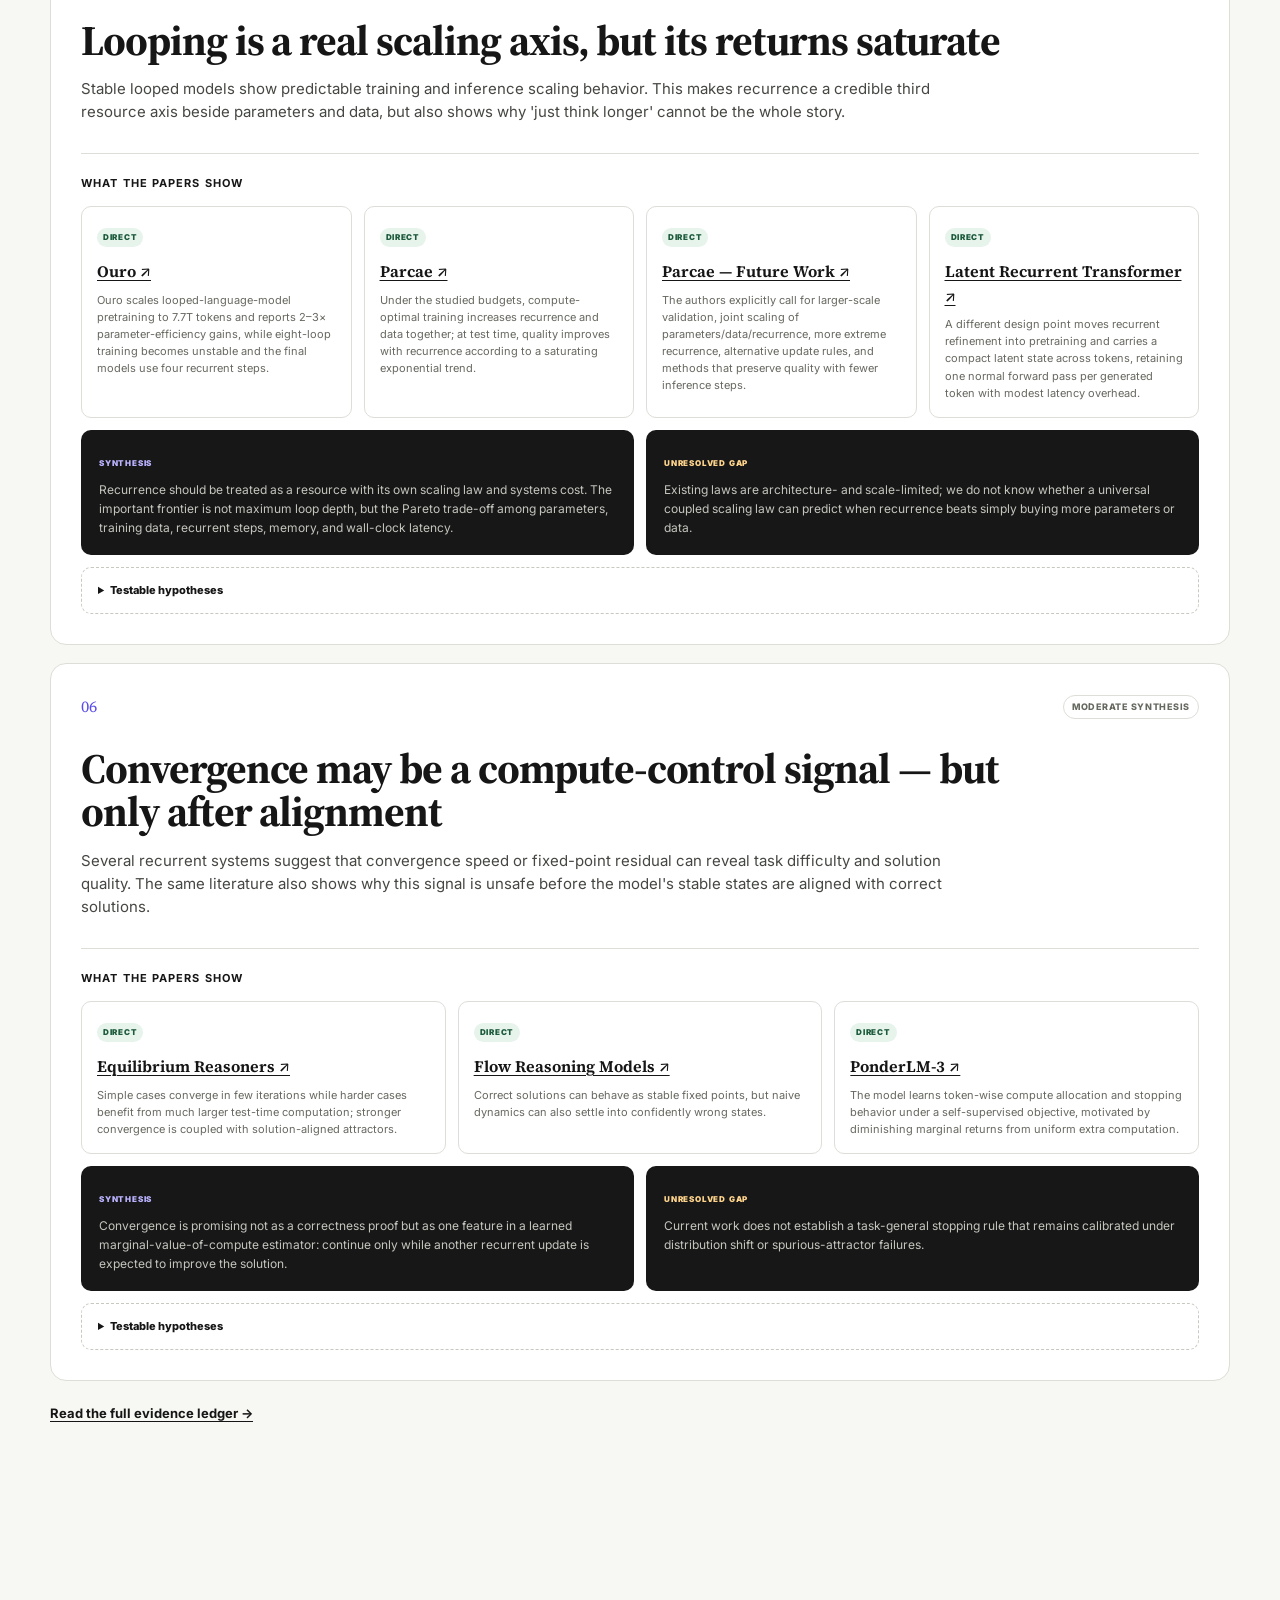
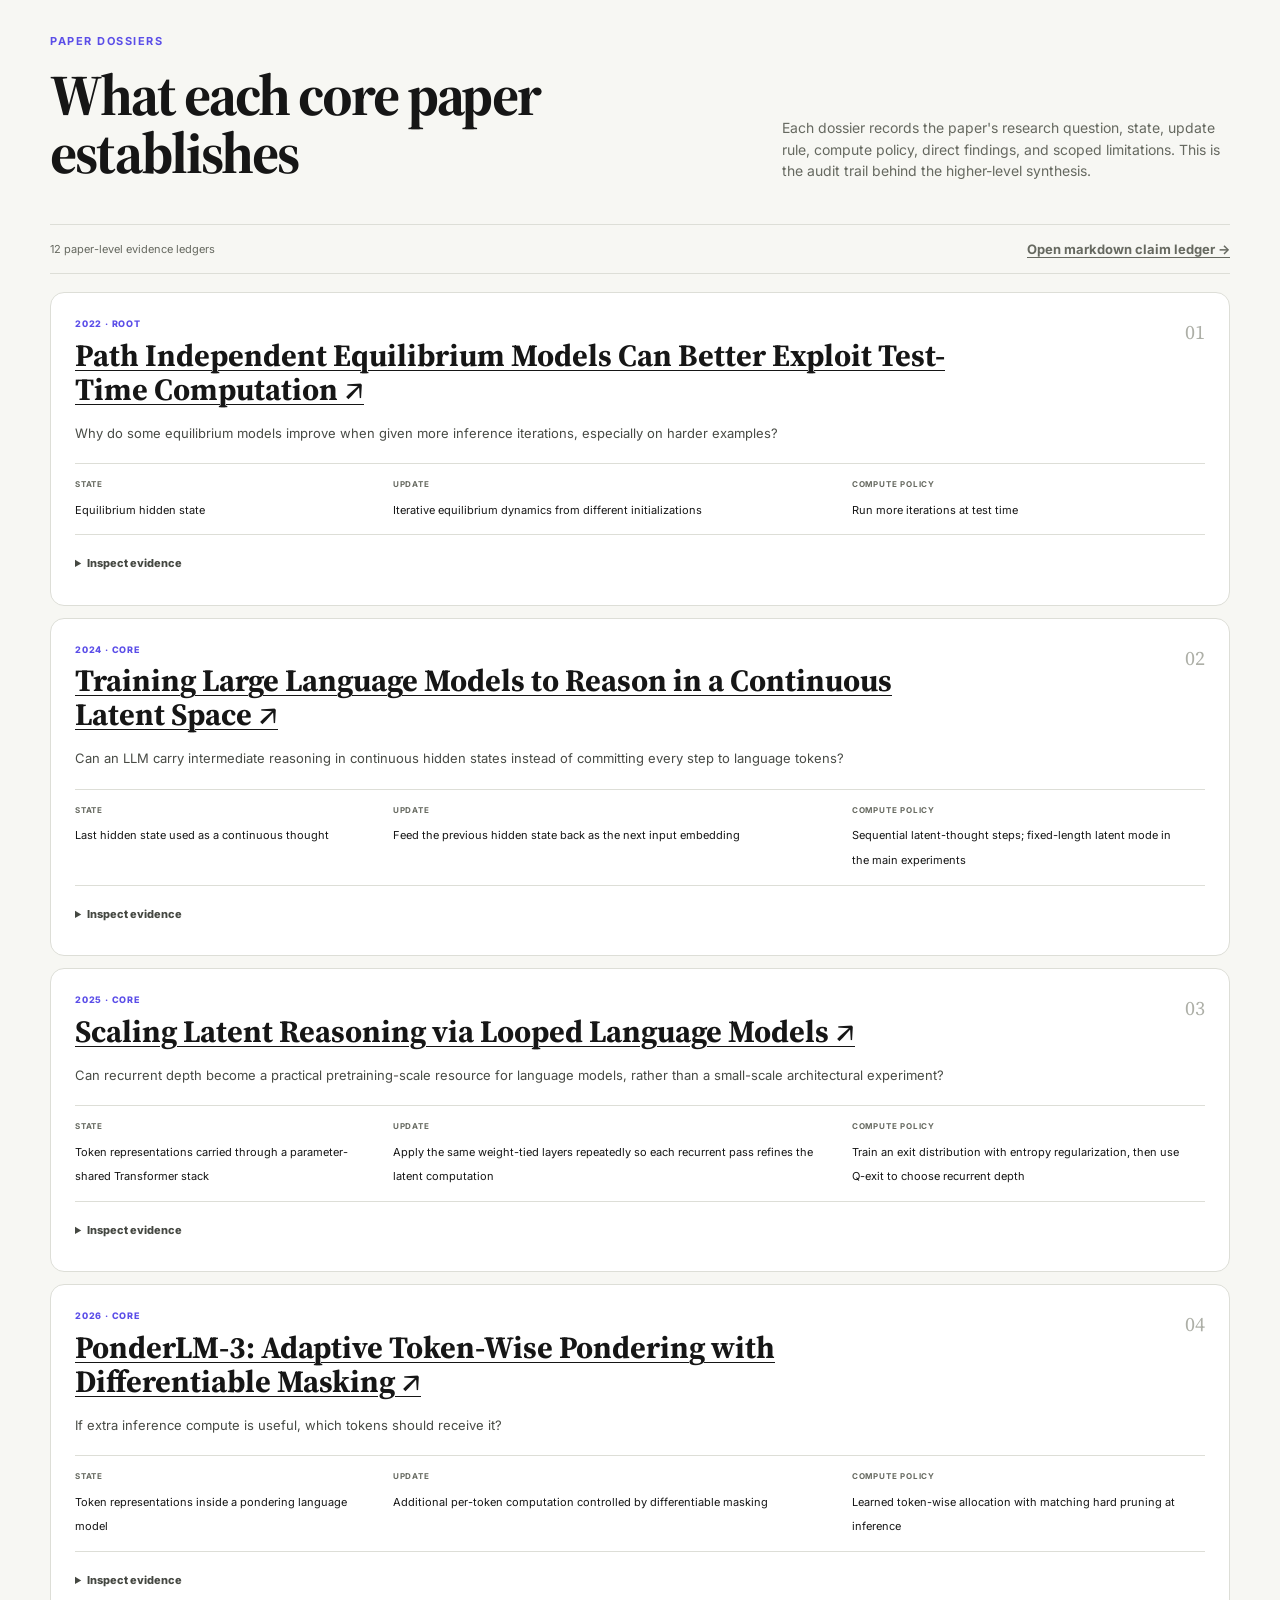
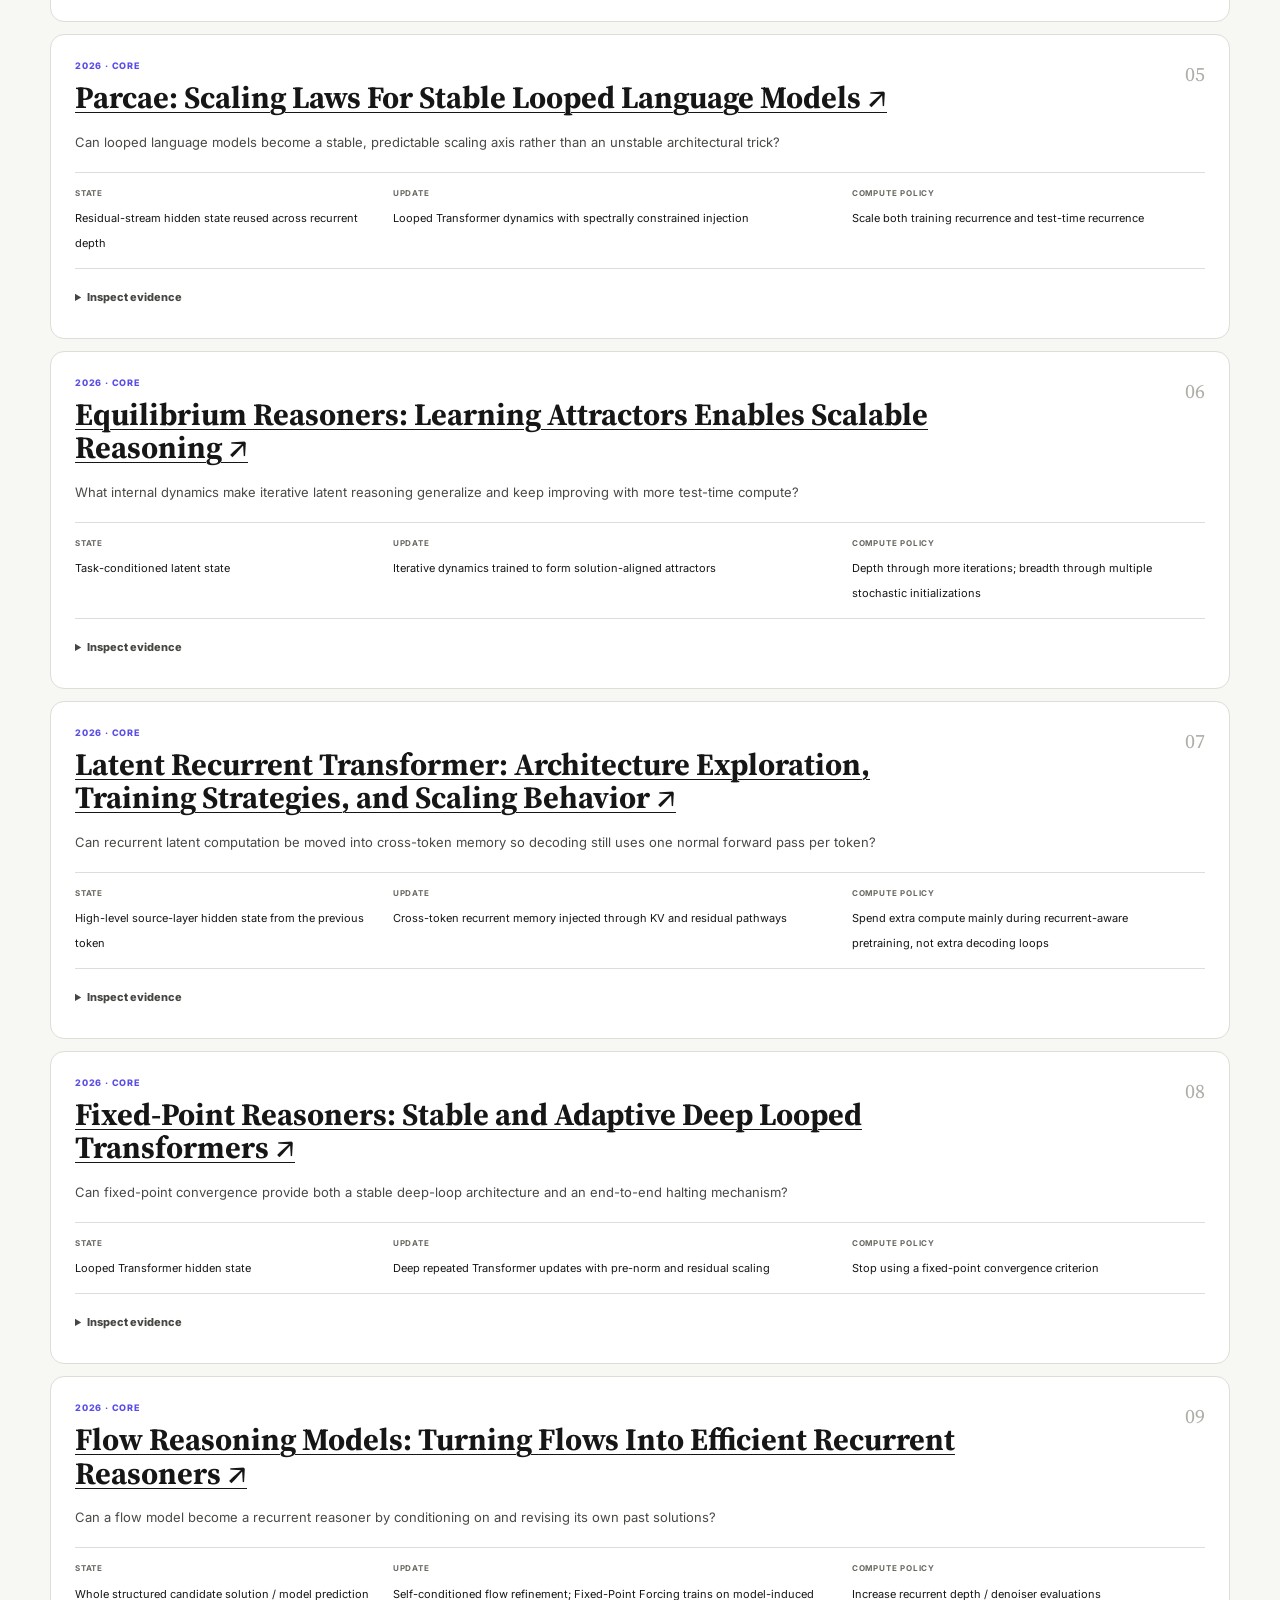
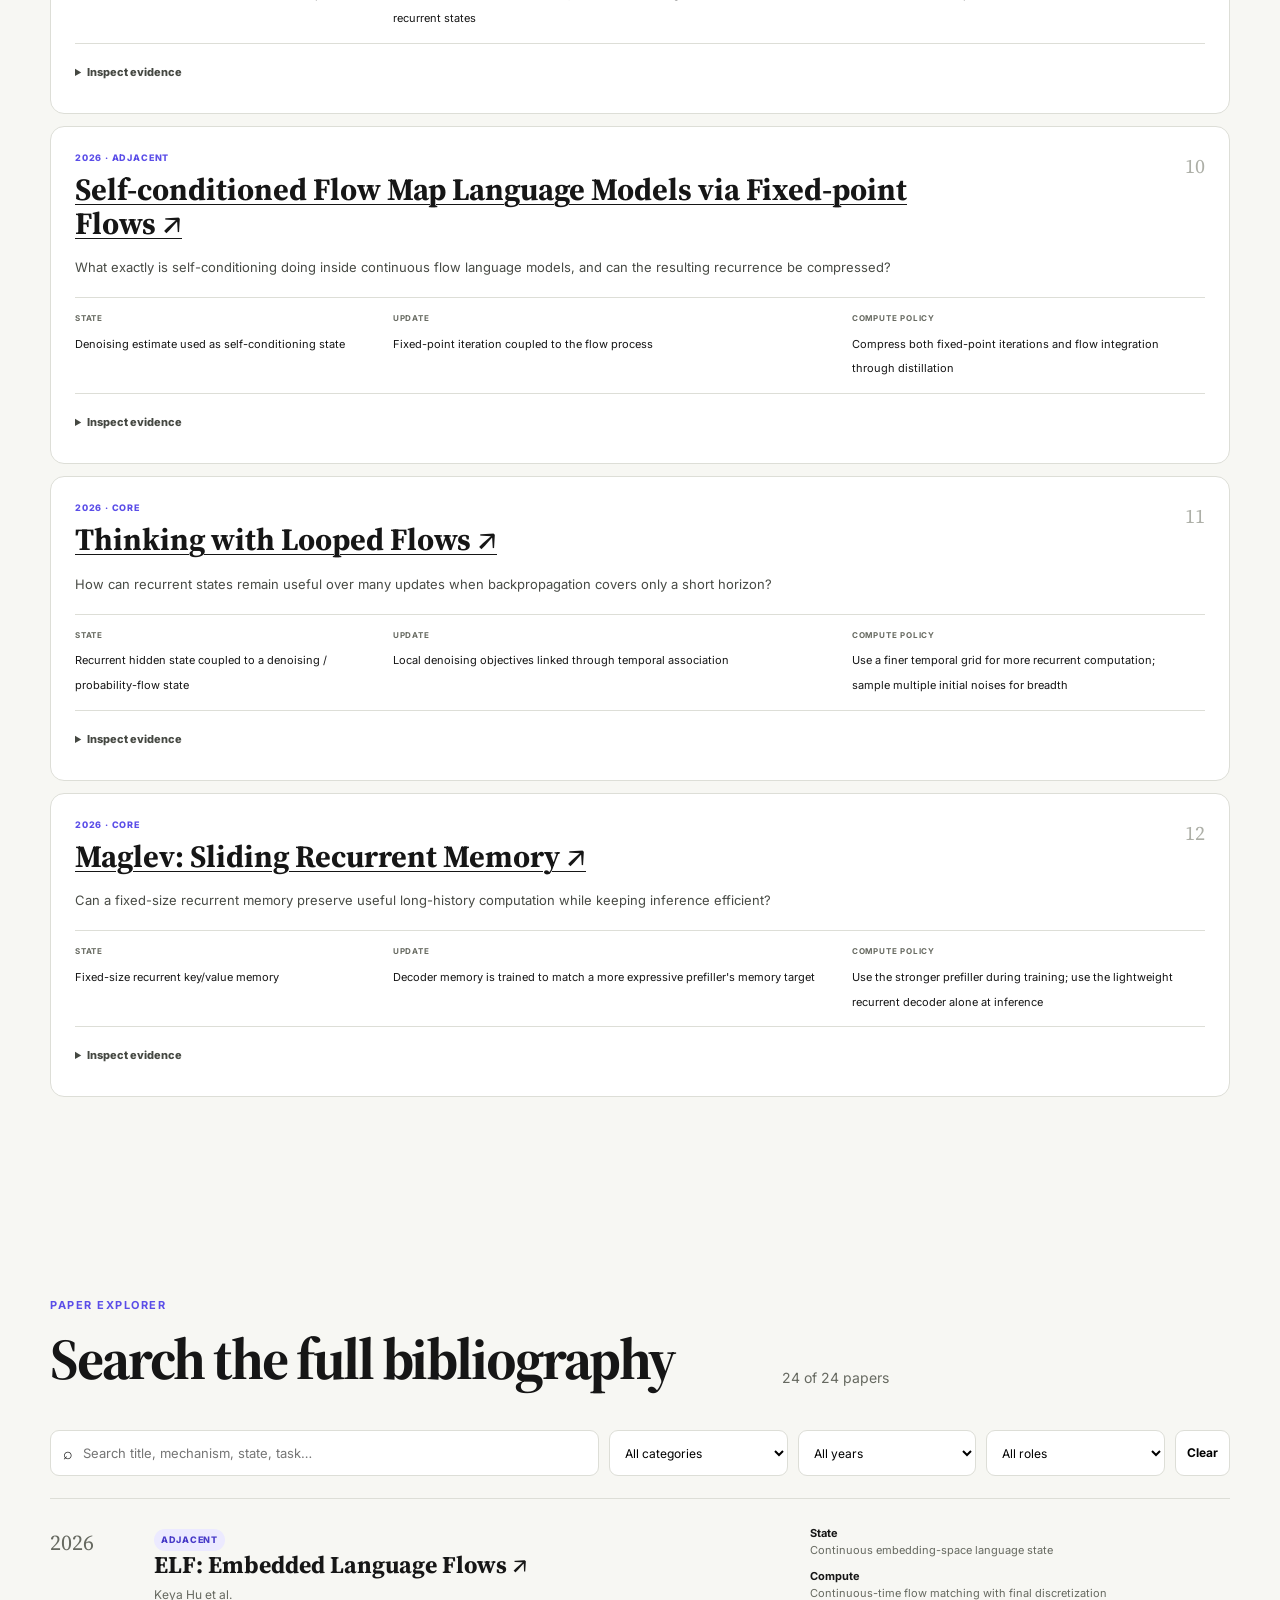
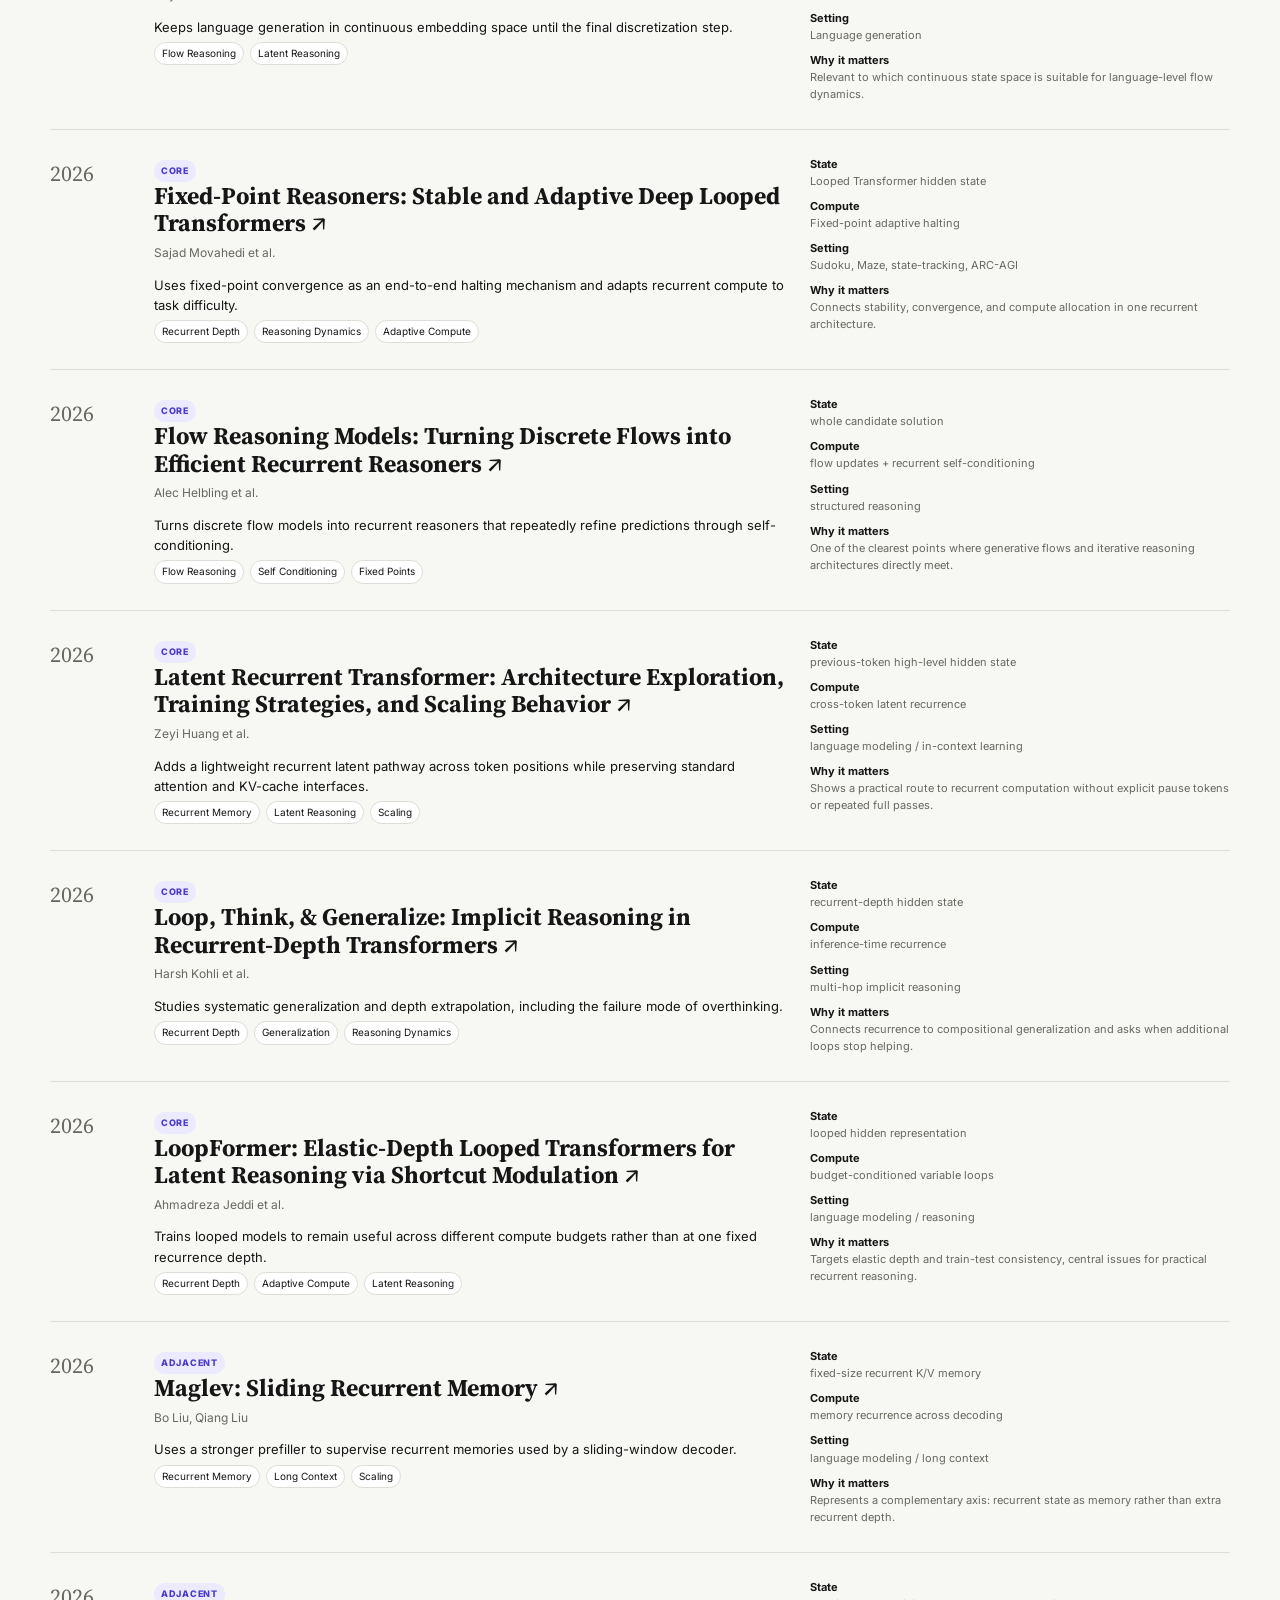
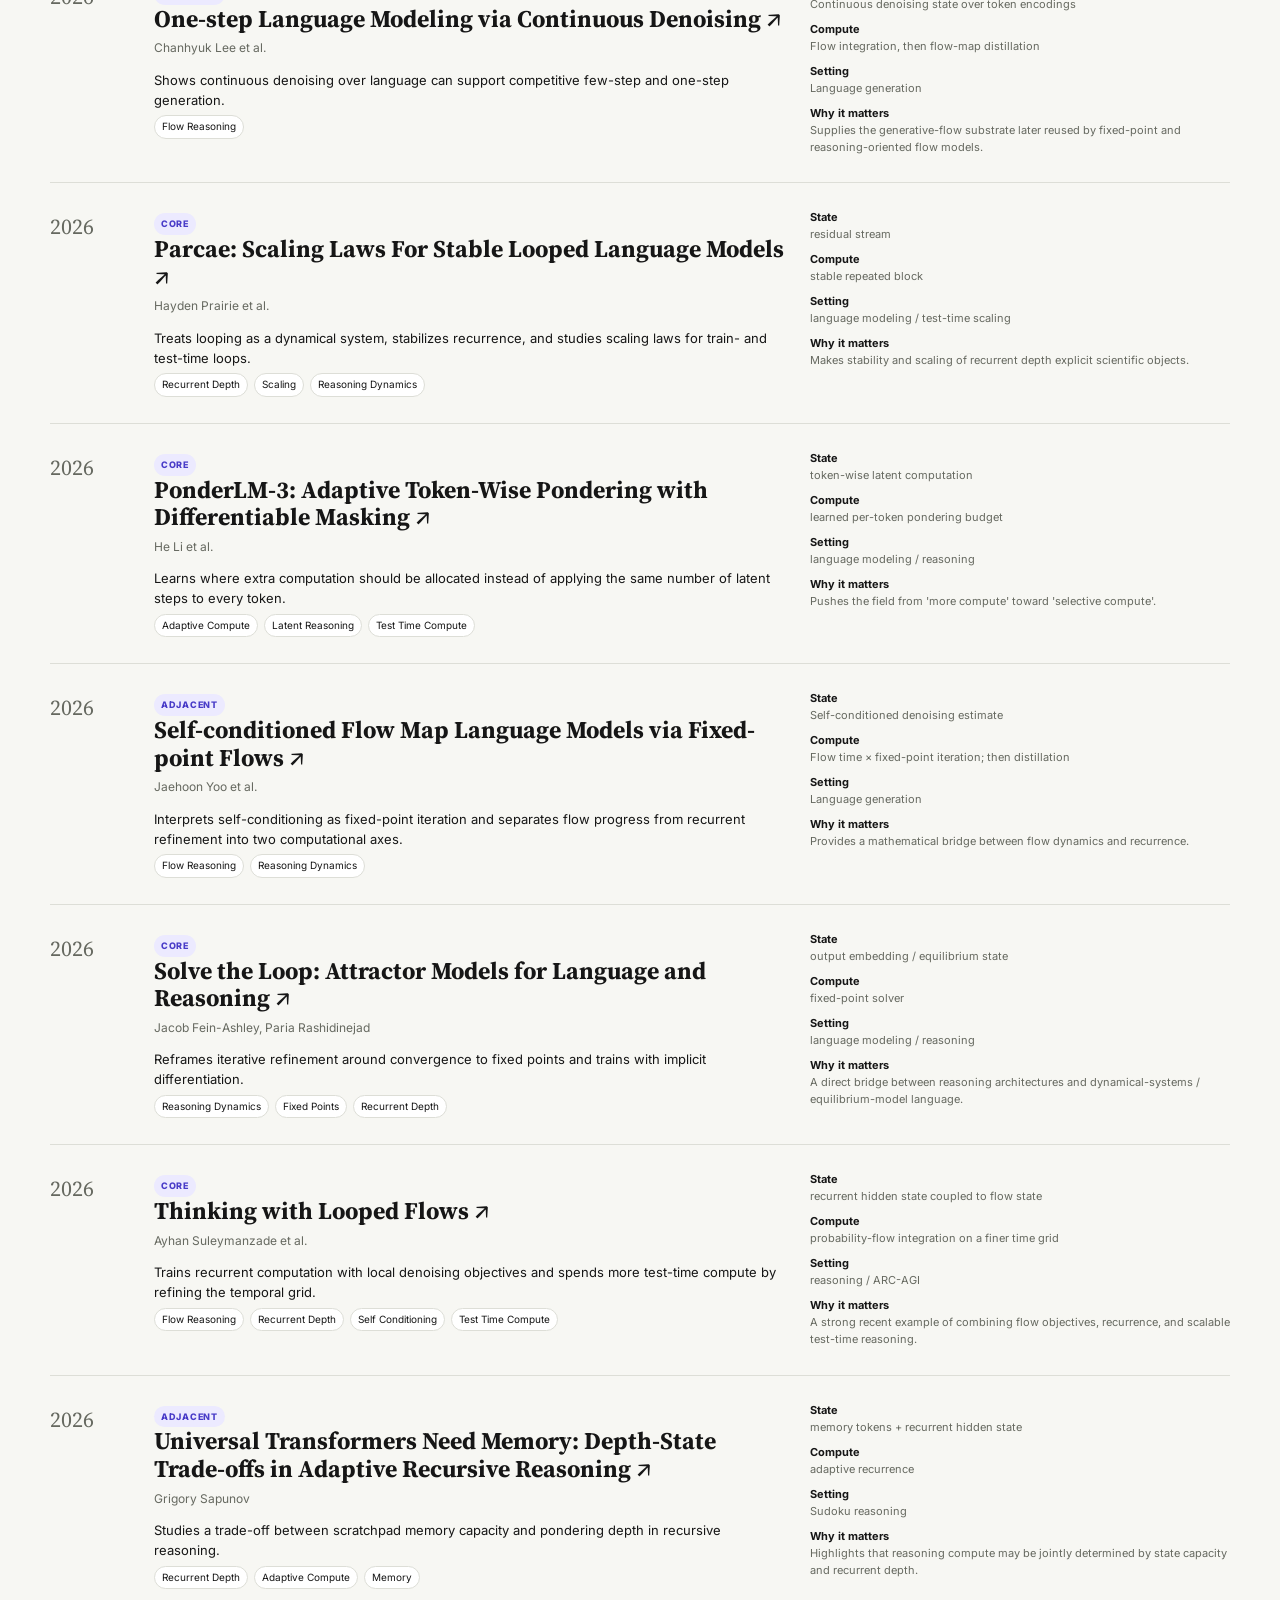
==== commit b2f0159f: "Simplify homepage taxonomy framing" ====
--- a/docs/index.html
+++ b/docs/index.html
@@ -47,13 +47,6 @@
       </div>
     </section>
 
-    <section class="stats wrap" aria-label="database statistics">
-      <div><strong id="stat-papers">–</strong><span>curated papers</span></div>
-      <div><strong id="stat-years">–</strong><span>years covered</span></div>
-      <div><strong id="stat-categories">–</strong><span>research tags</span></div>
-      <div><strong id="stat-insights">–</strong><span>evidence syntheses</span></div>
-    </section>
-
     <section id="guide" class="section wrap guide-section">
       <div class="section-head">
         <div>
@@ -97,7 +90,6 @@
           <div class="eyebrow">Conceptual map</div>
           <h2>Six overlapping mechanisms</h2>
         </div>
-        <p>These are lenses, not separate fields. Ouro, for example, belongs to recurrent depth, latent reasoning, adaptive compute, and scaling at the same time.</p>
       </div>
       <div class="map-grid">
         <button class="map-card" data-filter="recurrent-depth">
--- a/docs/style.css
+++ b/docs/style.css
@@ -79,16 +79,11 @@
 .thesis-line { display: flex; align-items: center; gap: 18px; flex-wrap: wrap; }
 .thesis-line code { background: var(--paper); border: 1px solid var(--line); border-radius: 7px; padding: 8px 11px; font-size: 13px; }
 .arrow { color: var(--accent); font-weight: 700; }
-.stats { display: grid; grid-template-columns: repeat(4, 1fr); border-top: 1px solid var(--line); border-bottom: 1px solid var(--line); }
-.stats div { padding: 22px 0; border-right: 1px solid var(--line); display: flex; align-items: baseline; gap: 10px; }
-.stats div:last-child { border-right: 0; }
-.stats strong { font-family: "Source Serif 4", serif; font-size: 32px; }
-.stats span { font-size: 12px; color: var(--muted); }
 .section { padding: 100px 0; }
 .section-head { display: grid; grid-template-columns: 1.2fr .8fr; gap: 60px; align-items: end; margin-bottom: 42px; }
 .section-head h2 { font-family: "Source Serif 4", serif; font-size: clamp(36px, 5vw, 58px); line-height: 1; letter-spacing: -.035em; margin-bottom: 0; }
 .section-head > p { color: var(--muted); max-width: 500px; margin: 0; font-size: 14px; }
-.guide-section { padding-bottom: 18px; }
+.guide-section { padding-top: 40px; padding-bottom: 18px; }
 .guide-grid { display: grid; grid-template-columns: repeat(4, 1fr); border-top: 1px solid var(--line); border-left: 1px solid var(--line); }
 .guide-grid a { min-height: 250px; padding: 24px; border-right: 1px solid var(--line); border-bottom: 1px solid var(--line); text-decoration: none; background: rgba(255,255,255,.28); }
 .guide-grid a:hover { background: var(--paper); }
@@ -181,15 +176,13 @@
   .searchbox { grid-column: 1 / -1; }
   .paper { grid-template-columns: 64px 1fr; }
   .paper-meta { grid-column: 2; }
-  .stats { grid-template-columns: 1fr 1fr; }
-  .stats div:nth-child(2) { border-right: 0; }
-  .stats div:nth-child(-n+2) { border-bottom: 1px solid var(--line); }
 }
 @media (max-width: 620px) {
   .wrap { width: min(calc(100% - 28px), var(--max)); }
   .topbar { height: 60px; padding: 0 14px; }
   .hero { padding-top: 76px; }
   .section { padding: 74px 0; }
+  .guide-section { padding-top: 30px; }
   .guide-grid, .map-grid, .question-grid, .path-grid { grid-template-columns: 1fr; }
   .filters { grid-template-columns: 1fr; }
   .searchbox { grid-column: auto; }
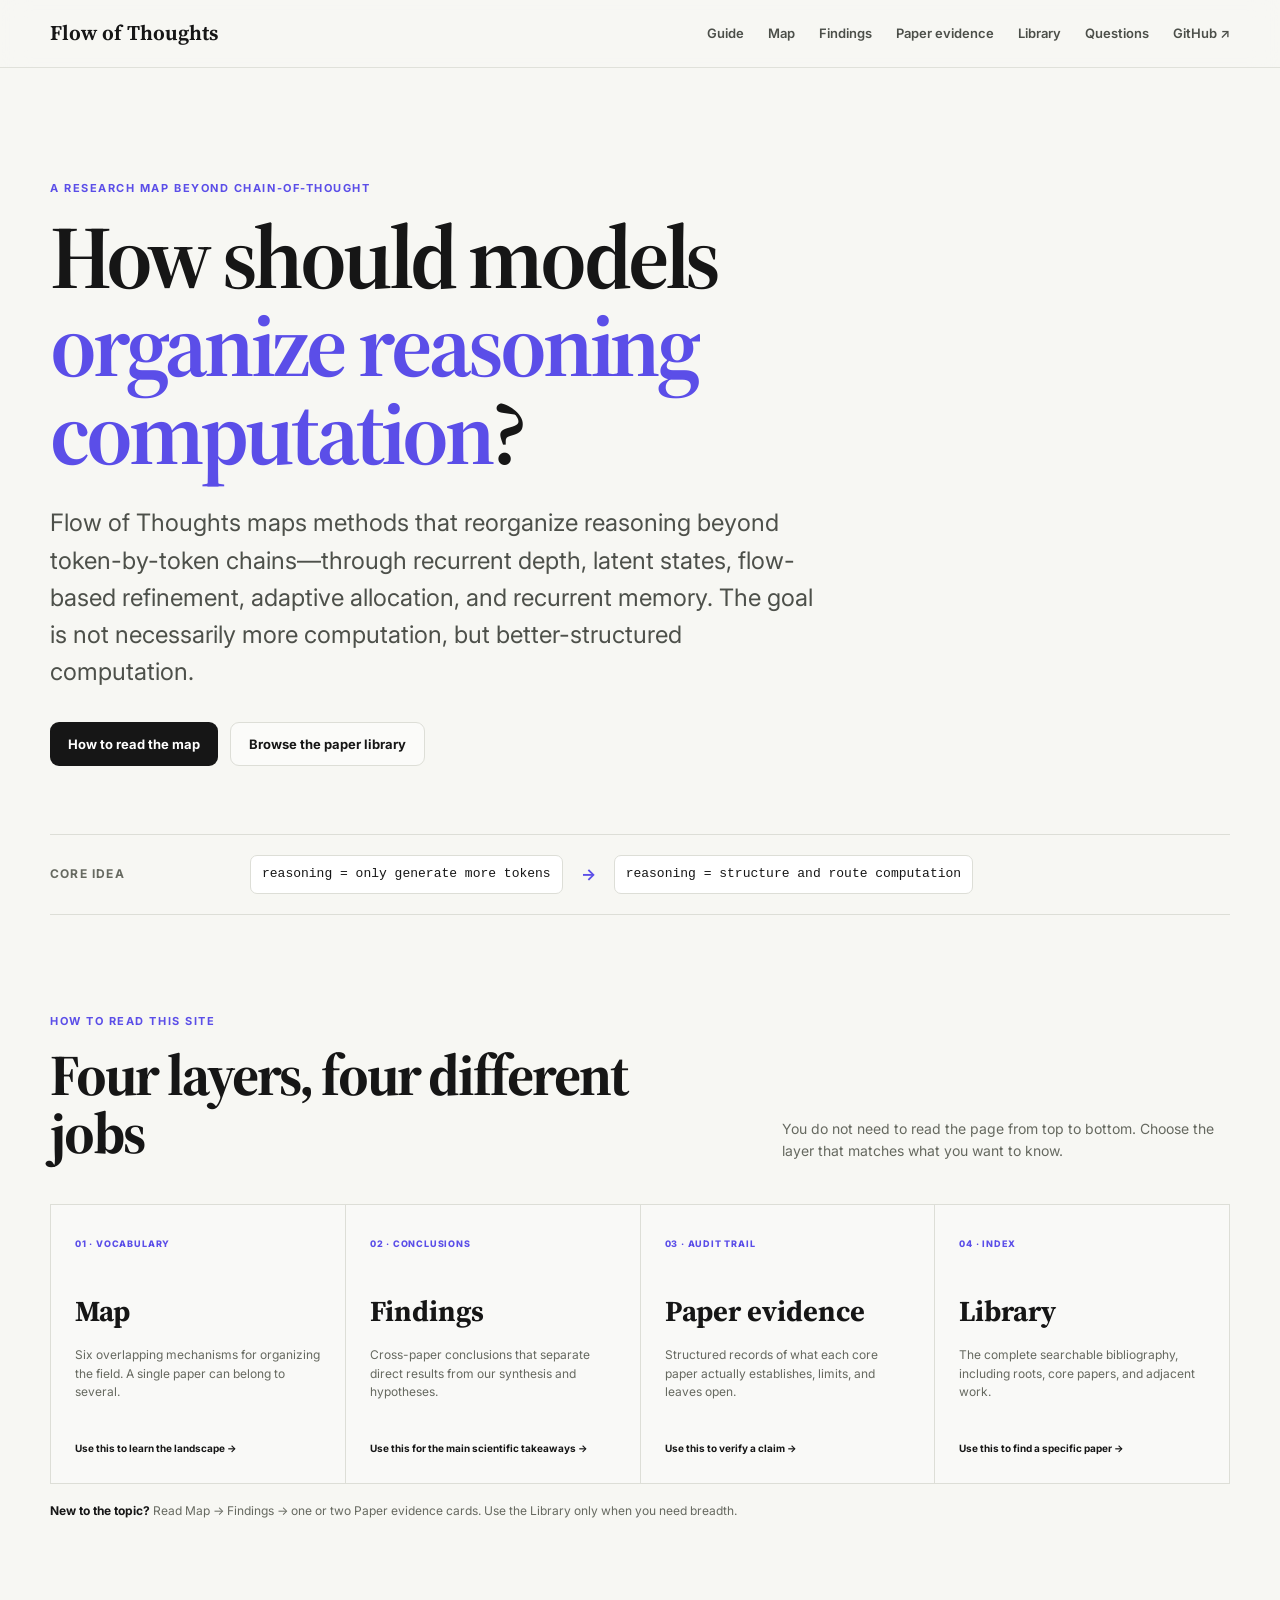
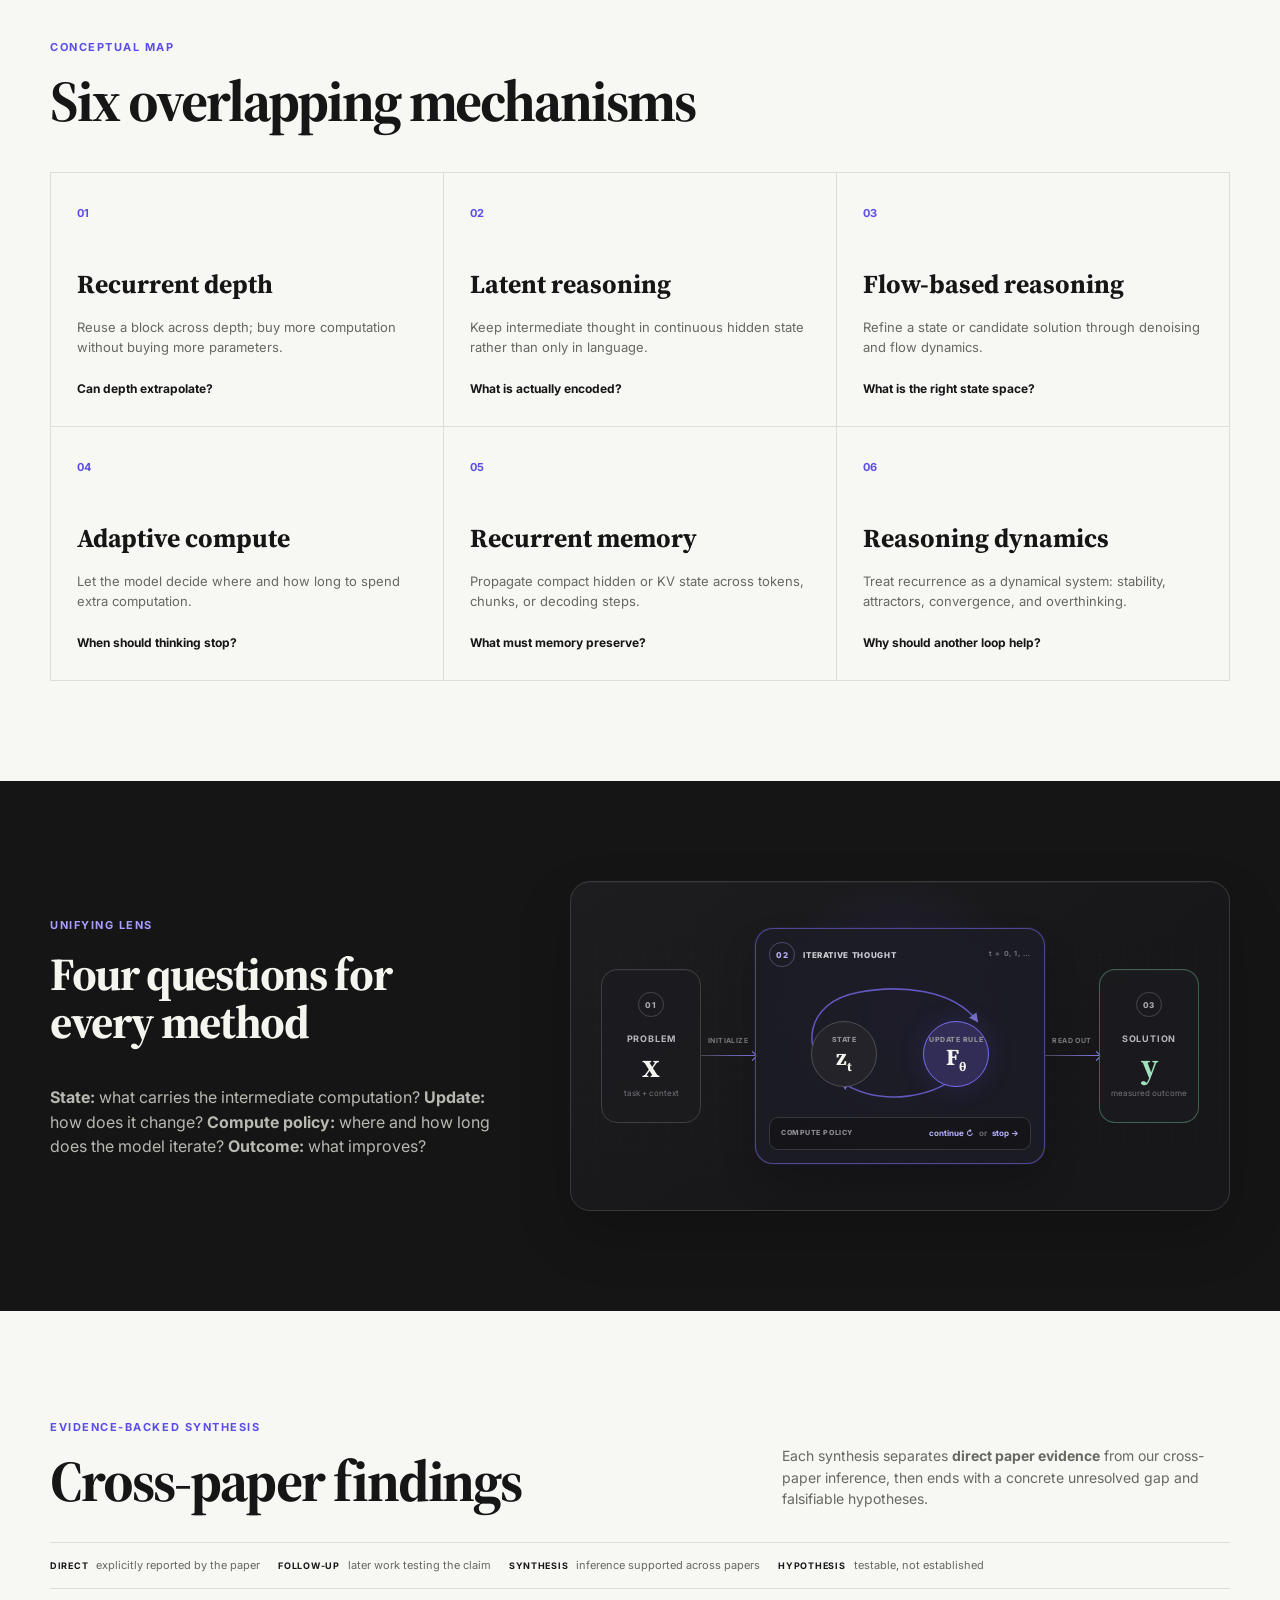
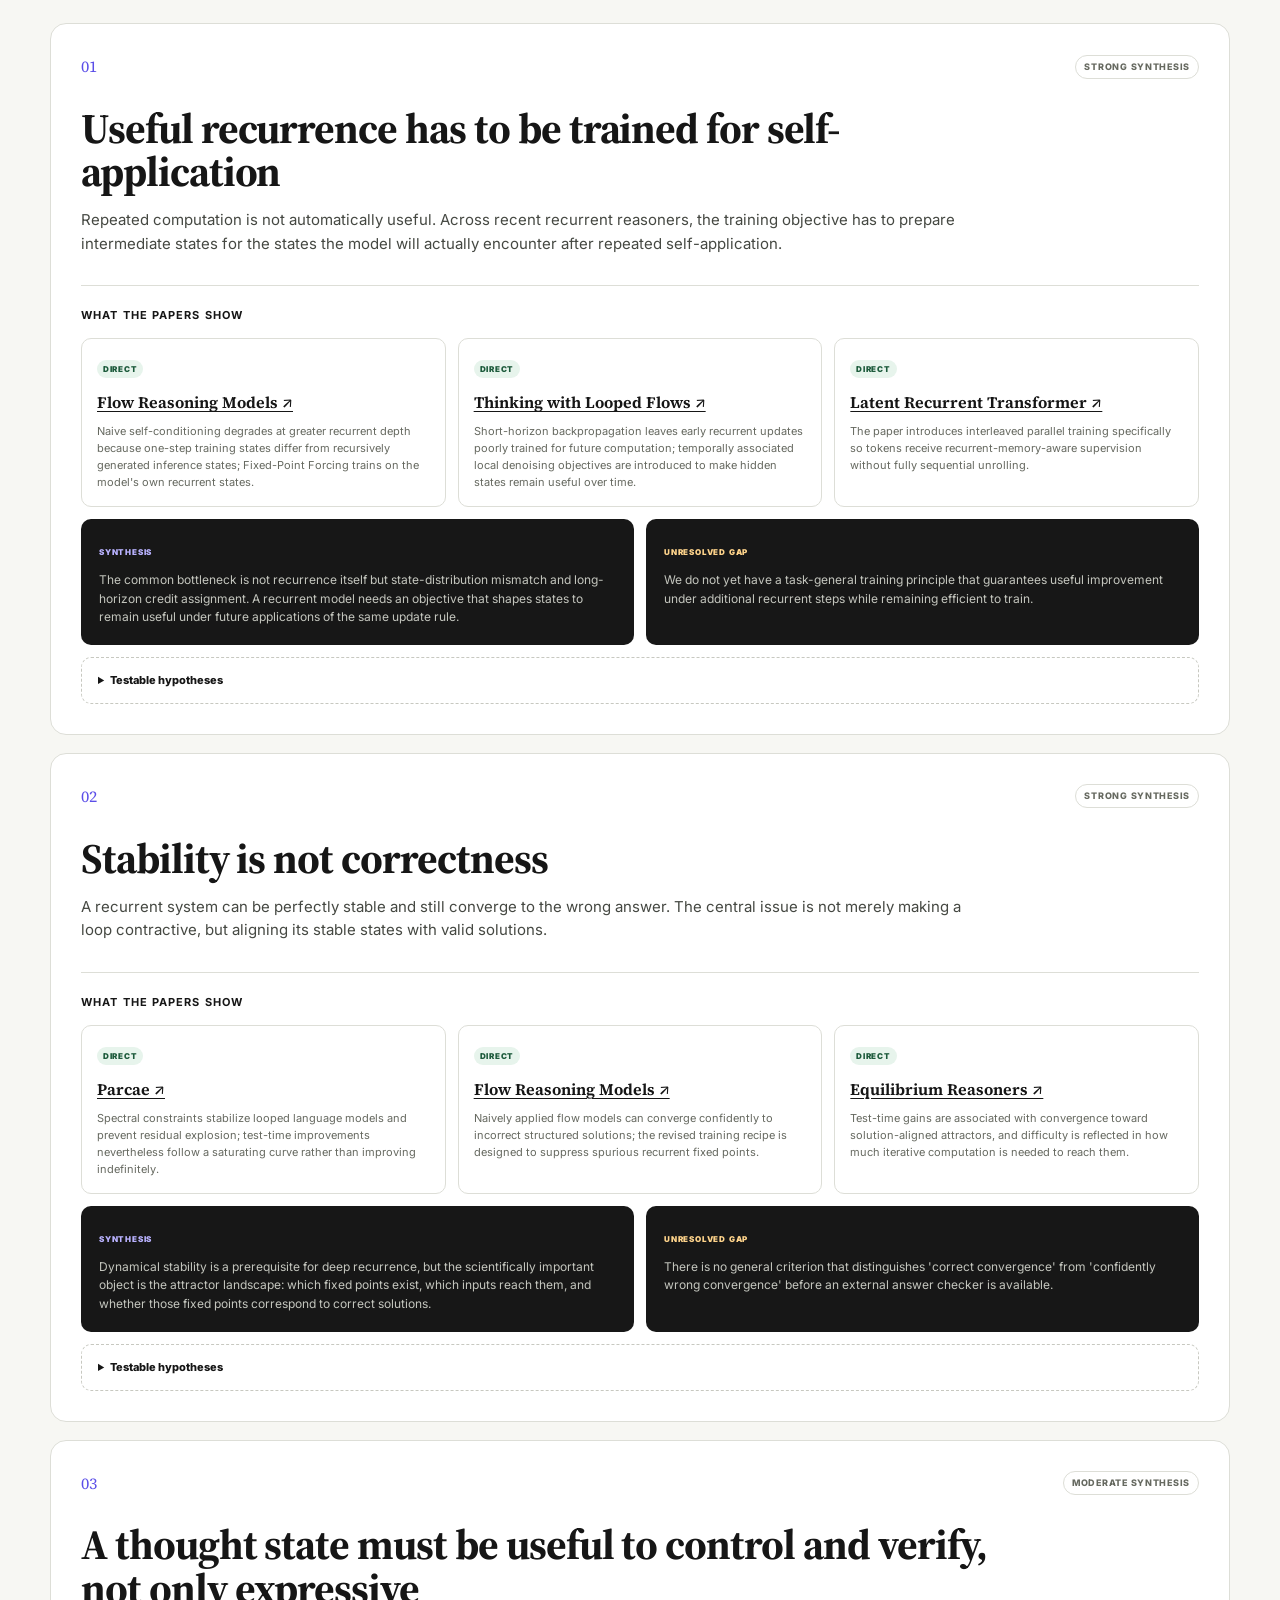
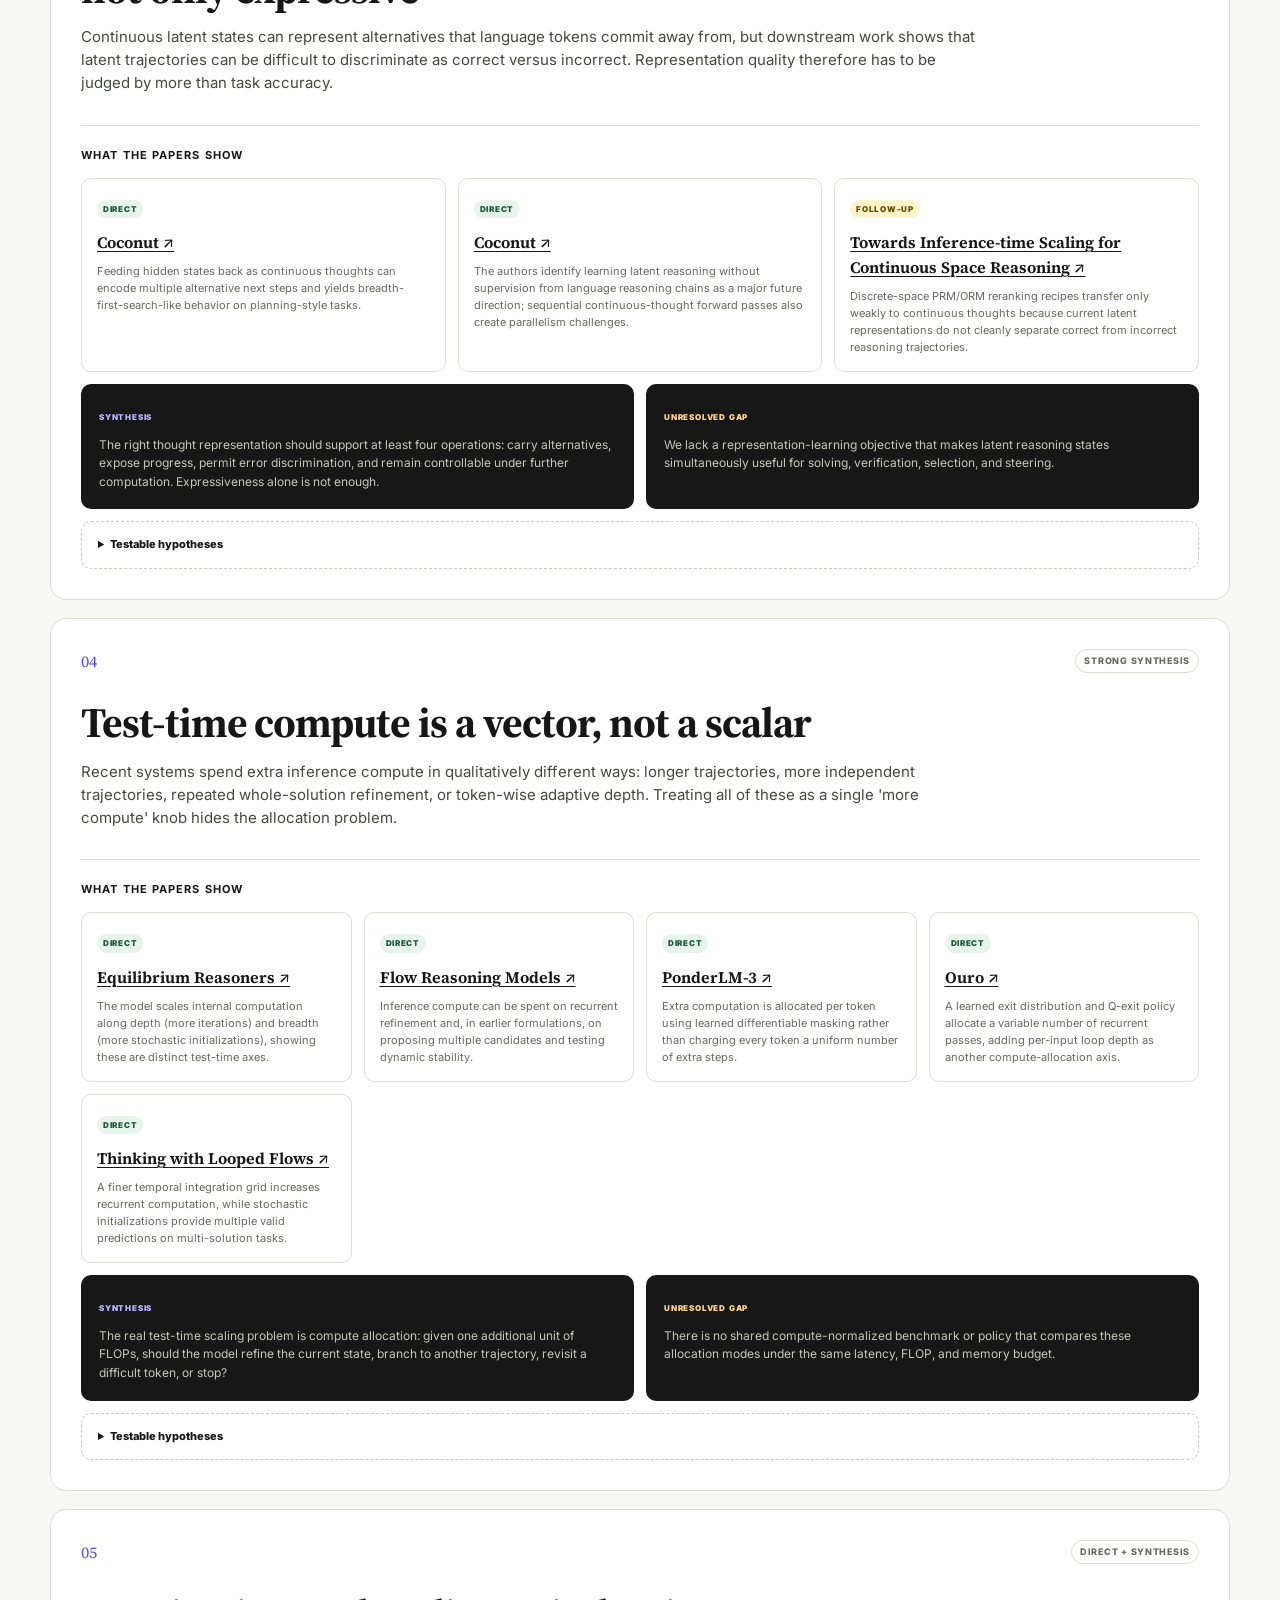
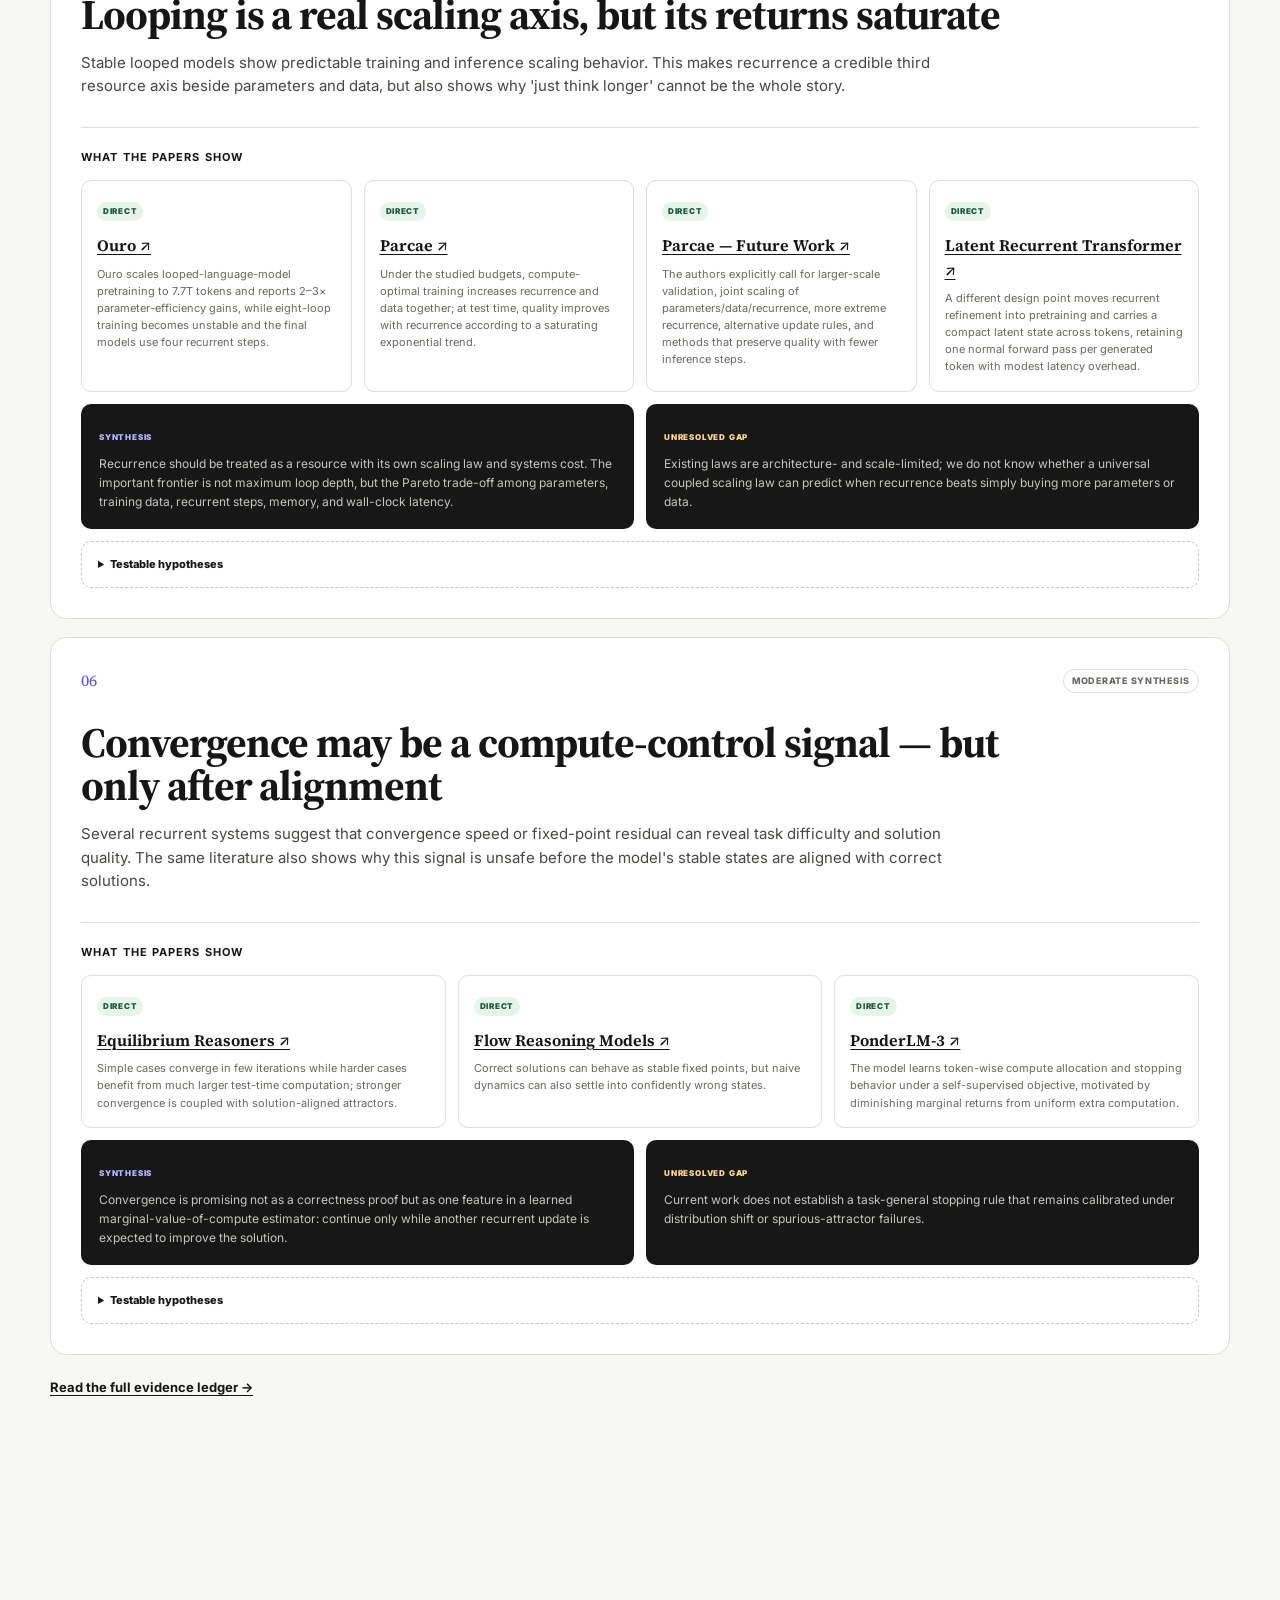
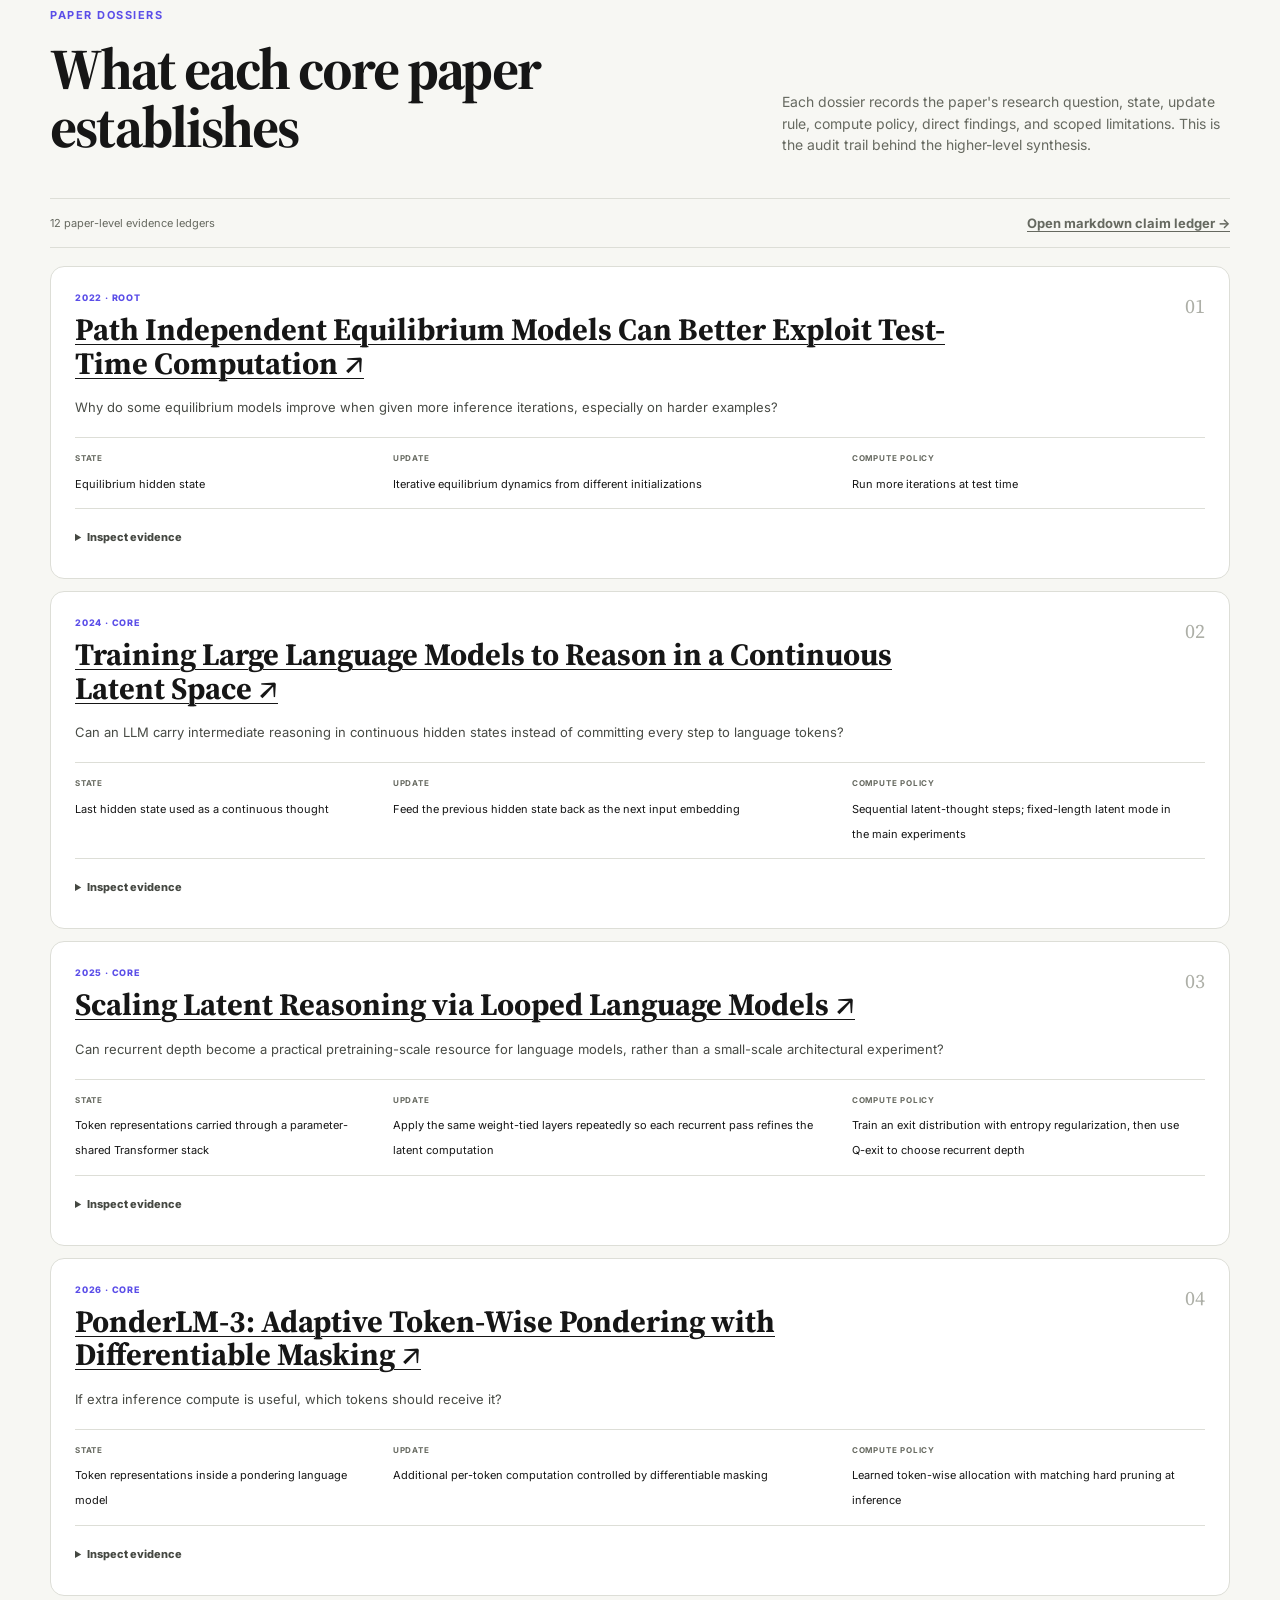
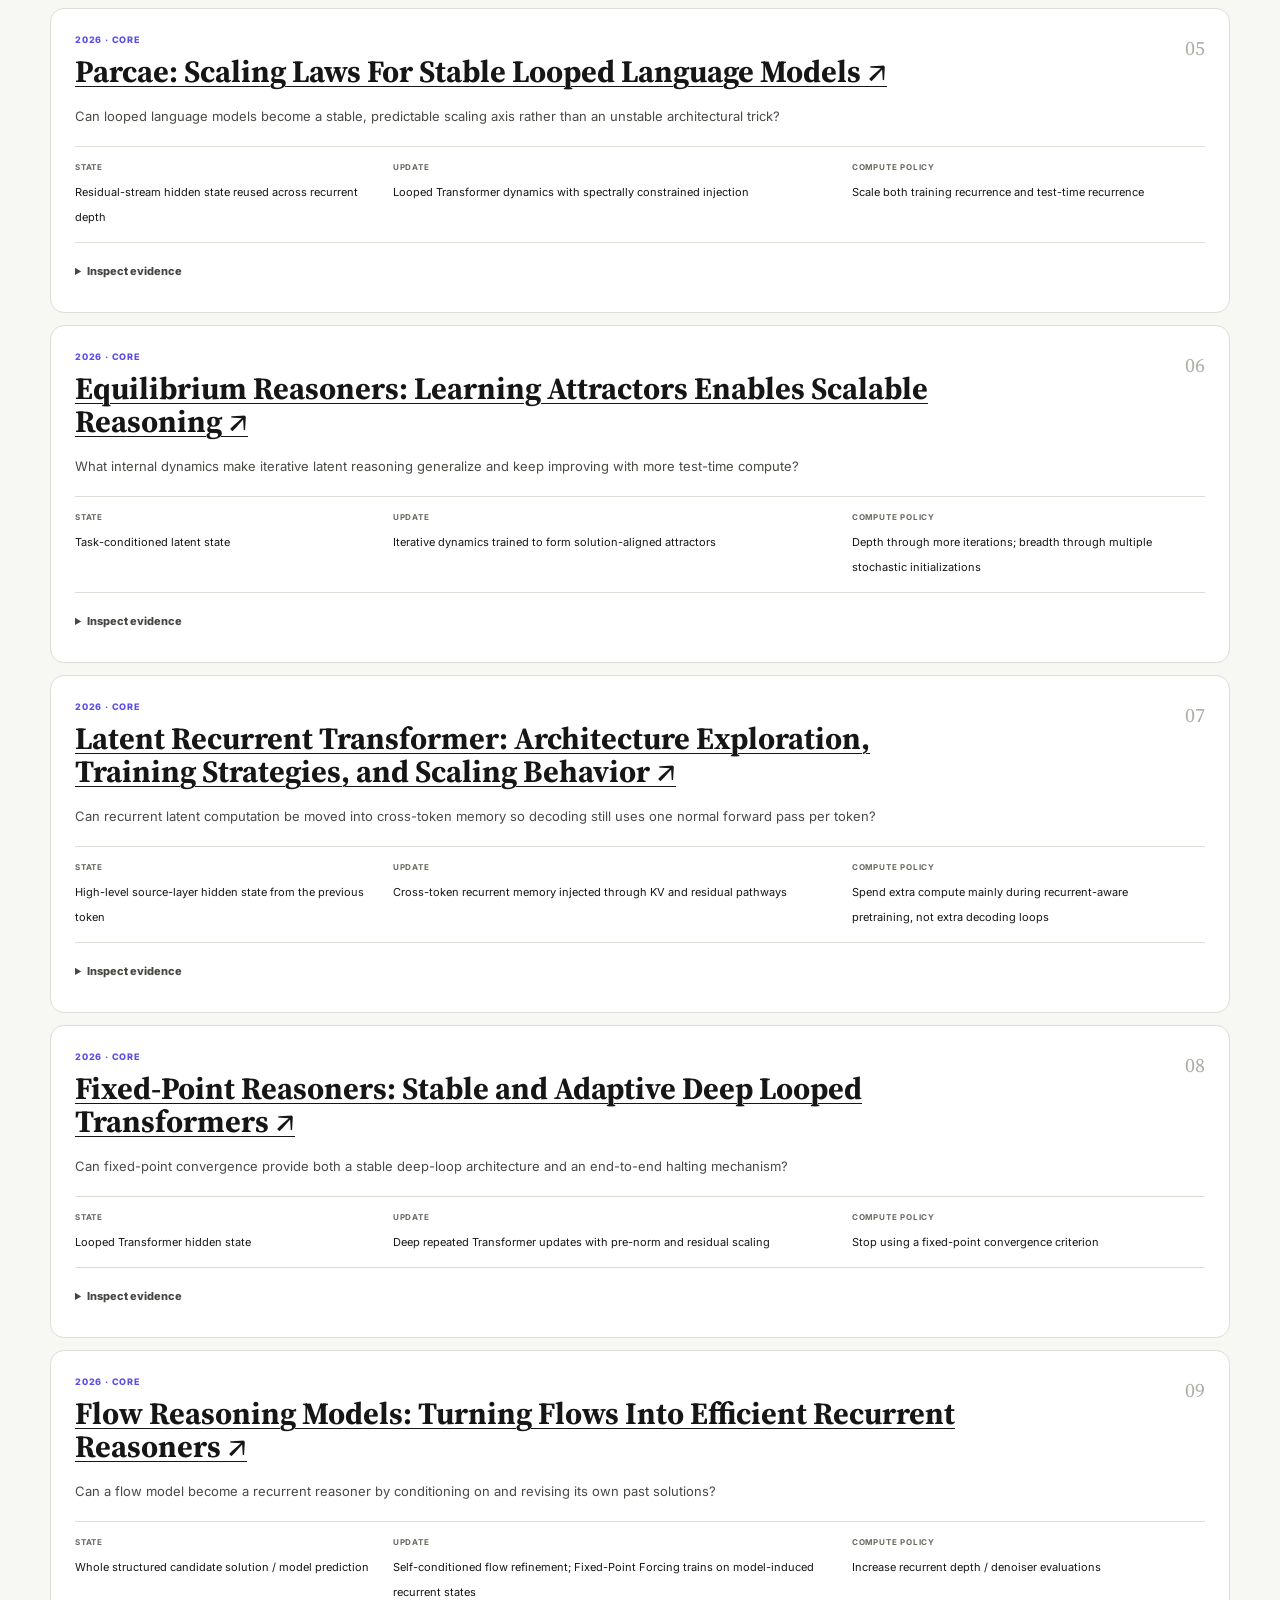
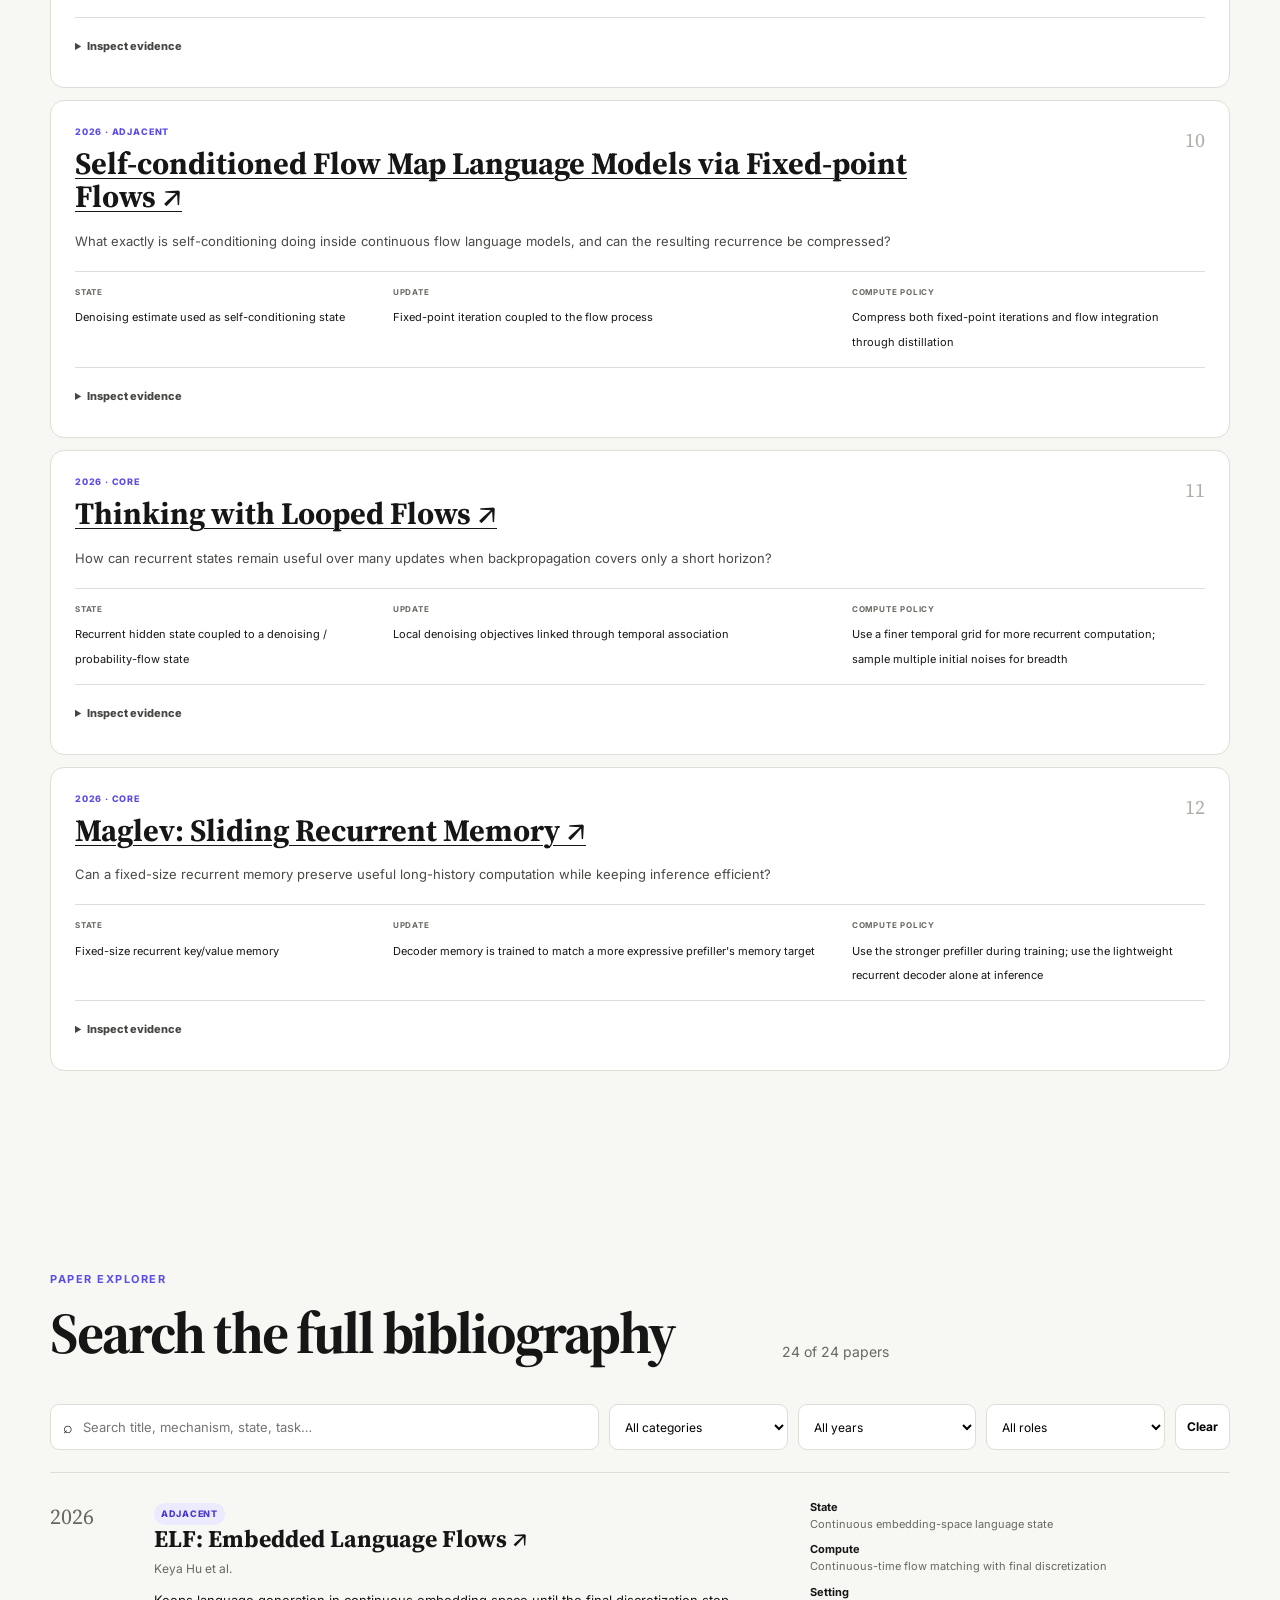
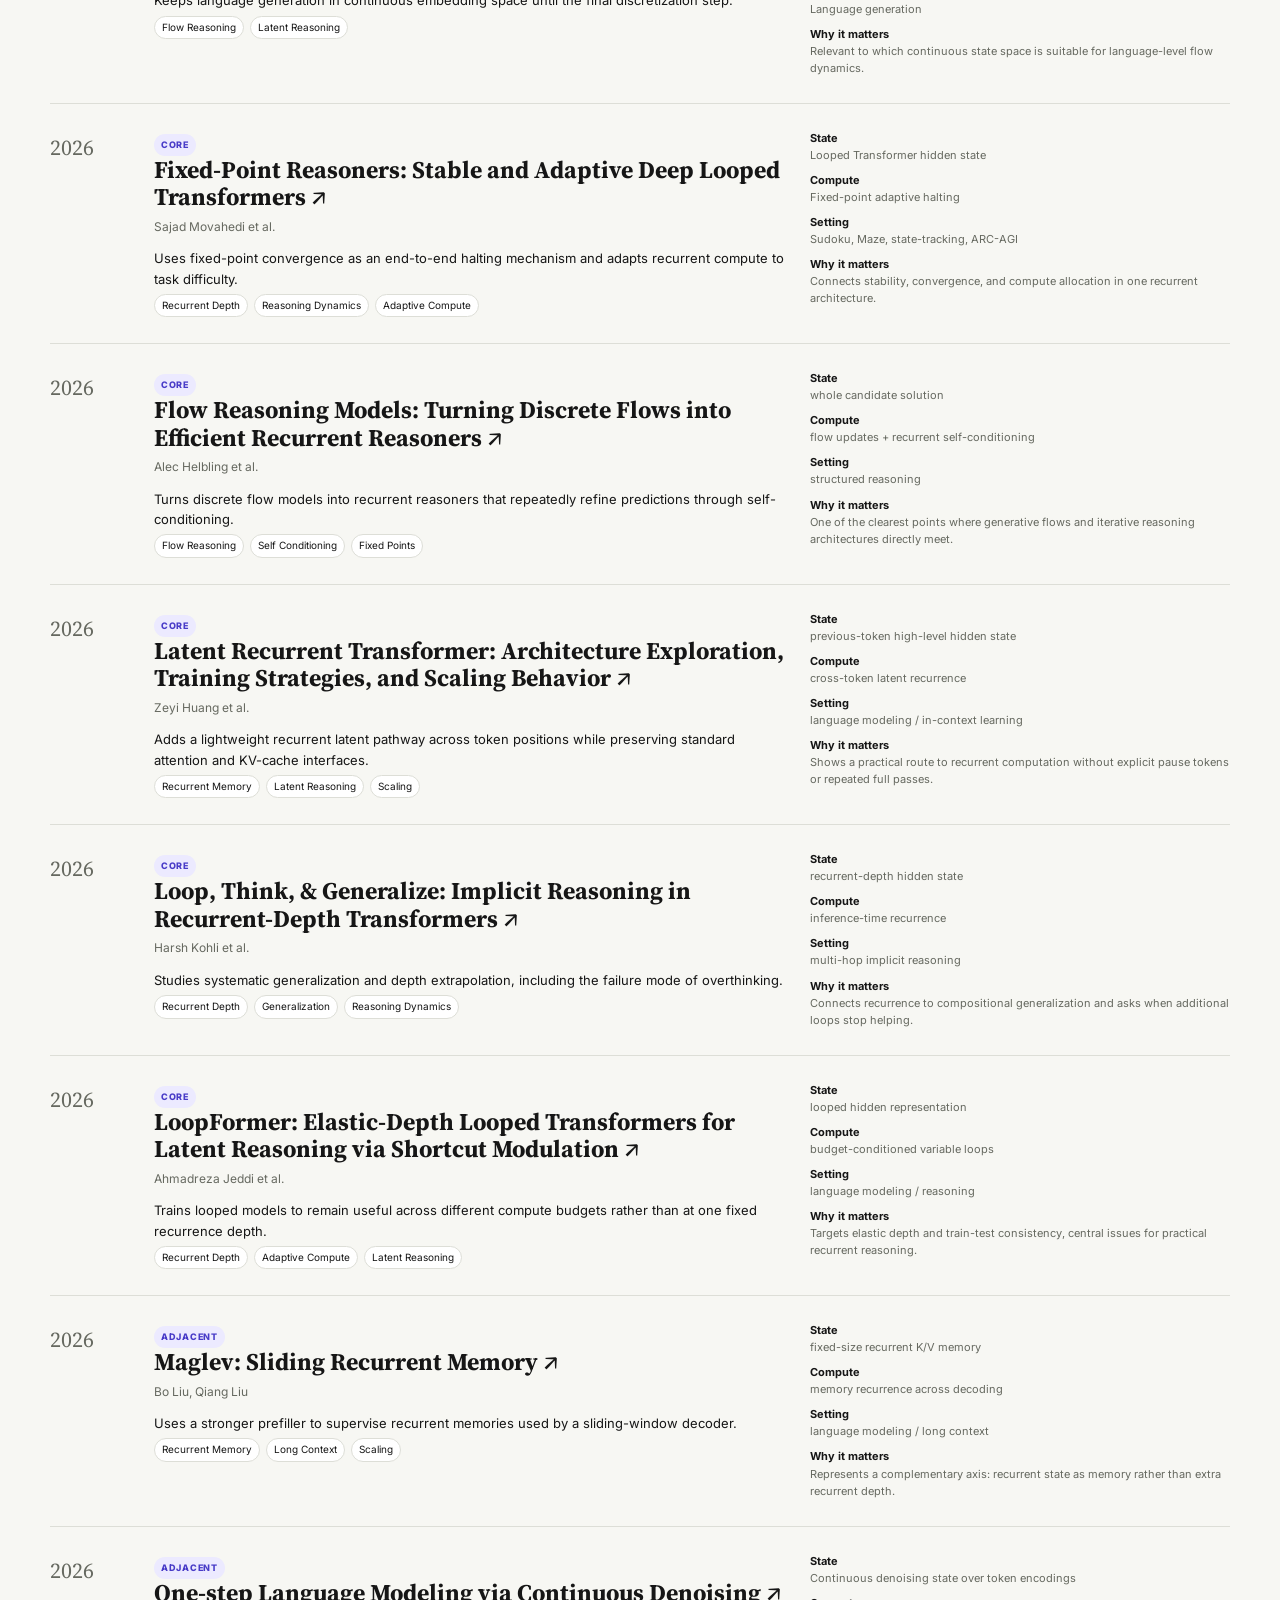
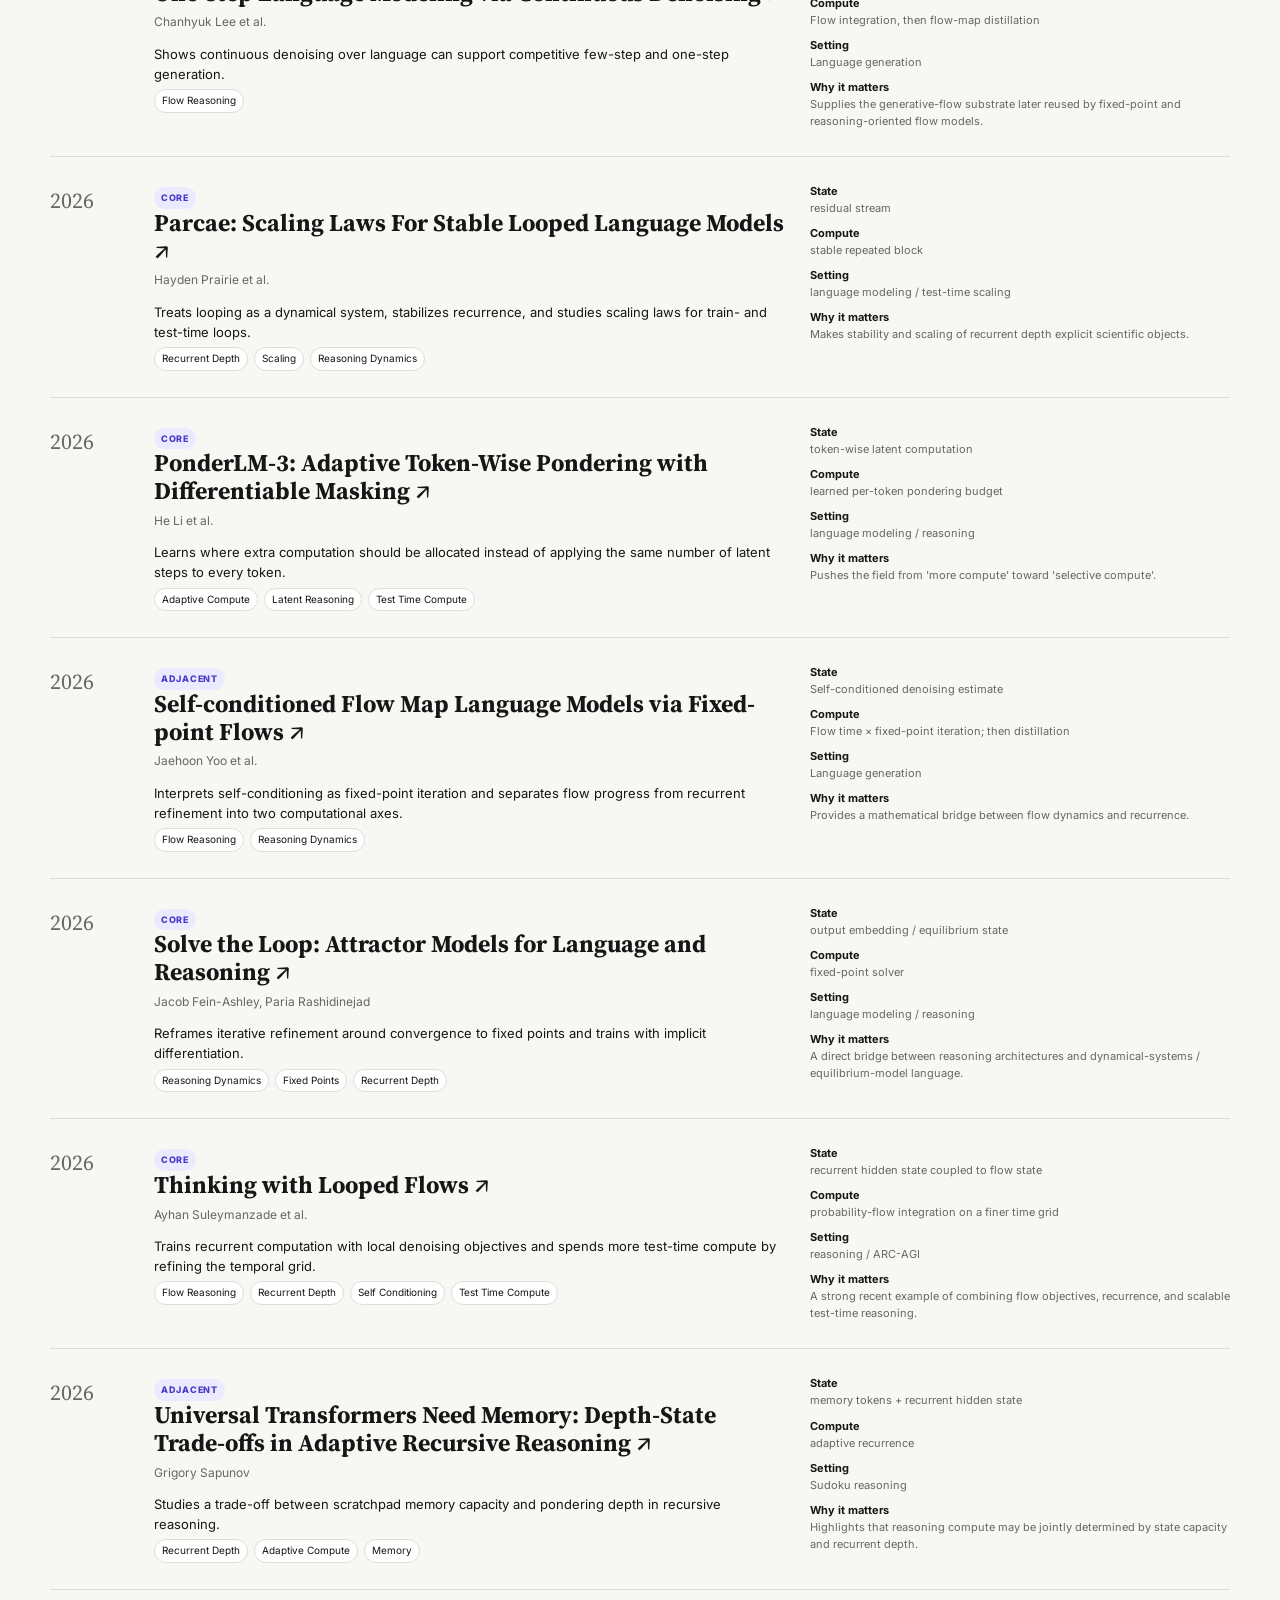
==== commit c1e7c21c: "Redesign the reasoning loop diagram" ====
--- a/docs/index.html
+++ b/docs/index.html
@@ -131,7 +131,7 @@
       </div>
     </section>
 
-    <section class="section band">
+    <section id="framework" class="section band">
       <div class="wrap dynamics">
         <div>
           <div class="eyebrow">Unifying lens</div>
@@ -141,14 +141,61 @@
             <strong>Compute policy:</strong> where and how long does the model iterate? <strong>Outcome:</strong> what improves?
           </p>
         </div>
-        <div class="flow-diagram" role="img" aria-label="Reasoning state evolution diagram">
-          <div class="node"><small>problem</small><b>x</b></div>
-          <span>→</span>
-          <div class="node active"><small>thought state</small><b>z₀</b></div>
-          <span>→</span>
-          <div class="node active"><small>update</small><b>Fθ</b></div>
-          <span class="loop">↺</span>
-          <div class="node"><small>solution</small><b>y</b></div>
+        <div class="reasoning-diagram" role="img" aria-label="A problem x initializes a thought state z. The update rule F theta repeatedly refines the state under a compute policy, then the final state is read out as solution y.">
+          <div class="reasoning-stage input-stage">
+            <span class="stage-index">01</span>
+            <small>problem</small>
+            <strong>x</strong>
+            <span class="stage-note">task + context</span>
+          </div>
+
+          <div class="reasoning-connector">
+            <span>initialize</span>
+            <i aria-hidden="true"></i>
+          </div>
+
+          <div class="iteration-stage">
+            <div class="iteration-head">
+              <span class="stage-index">02</span>
+              <span>iterative thought</span>
+              <b>t = 0, 1, …</b>
+            </div>
+            <div class="iteration-body">
+              <svg class="iteration-orbit" viewBox="0 0 240 132" aria-hidden="true">
+                <defs>
+                  <marker id="loop-arrowhead" markerWidth="8" markerHeight="8" refX="5" refY="3" orient="auto" markerUnits="strokeWidth">
+                    <path d="M0,0 L0,6 L6,3 z"></path>
+                  </marker>
+                </defs>
+                <path d="M58 99 C20 72 29 24 79 15 C120 7 172 12 195 43" marker-end="url(#loop-arrowhead)"></path>
+                <path d="M184 88 C157 119 101 126 63 102" marker-end="url(#loop-arrowhead)"></path>
+              </svg>
+              <div class="state-token">
+                <small>state</small>
+                <strong>z<sub>t</sub></strong>
+              </div>
+              <div class="update-token">
+                <small>update rule</small>
+                <strong>F<sub>θ</sub></strong>
+              </div>
+            </div>
+            <div class="compute-policy">
+              <span>Compute policy</span>
+              <b>continue ↻ <em>or</em> stop →</b>
+            </div>
+          </div>
+
+          <div class="reasoning-connector">
+            <span>read out</span>
+            <i aria-hidden="true"></i>
+          </div>
+
+          <div class="reasoning-stage output-stage">
+            <span class="stage-index">03</span>
+            <small>solution</small>
+            <strong>y</strong>
+            <span class="stage-note">measured outcome</span>
+          </div>
         </div>
       </div>
     </section>
--- a/docs/style.css
+++ b/docs/style.css
@@ -117,13 +117,162 @@
 .band p { color: #b7b9b1; }
 .dynamics { display: grid; grid-template-columns: .8fr 1.2fr; gap: 80px; align-items: center; }
 .dynamics h2 { font-family: "Source Serif 4", serif; font-size: 46px; line-height: 1.05; letter-spacing: -.03em; }
-.flow-diagram { min-height: 260px; border: 1px solid #363636; border-radius: 16px; display: flex; align-items: center; justify-content: center; gap: 18px; padding: 28px; }
-.node { width: 120px; min-height: 104px; display: flex; flex-direction: column; align-items: center; justify-content: center; background: #202020; border: 1px solid #353535; border-radius: 12px; }
-.node.active { border-color: #756af1; box-shadow: inset 0 0 0 1px #756af1; }
-.node small { color: #999c94; font-size: 10px; margin-bottom: 10px; }
-.node b { font-family: "Source Serif 4", serif; font-size: 28px; }
-.flow-diagram > span { color: #777; }
-.flow-diagram .loop { color: #a79fff; font-size: 34px; }
+.reasoning-diagram {
+  position: relative;
+  display: grid;
+  grid-template-columns: 100px 54px minmax(250px, 1fr) 54px 100px;
+  align-items: center;
+  min-height: 330px;
+  overflow: hidden;
+  padding: 30px;
+  border: 1px solid #39393c;
+  border-radius: 20px;
+  background:
+    radial-gradient(circle at 50% 42%, rgba(91, 78, 232, .18), transparent 38%),
+    linear-gradient(145deg, #1d1d20, #171719 64%);
+  box-shadow: inset 0 1px 0 rgba(255,255,255,.04), 0 24px 54px rgba(0,0,0,.18);
+}
+.reasoning-diagram::before {
+  content: "";
+  position: absolute;
+  inset: 0;
+  pointer-events: none;
+  opacity: .1;
+  background-image:
+    linear-gradient(rgba(255,255,255,.12) 1px, transparent 1px),
+    linear-gradient(90deg, rgba(255,255,255,.12) 1px, transparent 1px);
+  background-size: 24px 24px;
+  mask-image: linear-gradient(to bottom, transparent, black 20%, black 80%, transparent);
+}
+.reasoning-stage,
+.iteration-stage,
+.reasoning-connector { position: relative; z-index: 1; }
+.reasoning-stage {
+  display: flex;
+  min-height: 154px;
+  flex-direction: column;
+  align-items: center;
+  justify-content: center;
+  border: 1px solid #3e3e43;
+  border-radius: 16px;
+  background: rgba(28,28,31,.88);
+  box-shadow: inset 0 1px 0 rgba(255,255,255,.035);
+}
+.stage-index {
+  display: inline-grid;
+  min-width: 25px;
+  height: 25px;
+  place-items: center;
+  padding: 0 6px;
+  border: 1px solid #45454b;
+  border-radius: 999px;
+  color: #a9a9af;
+  font-size: 8px;
+  font-weight: 800;
+  letter-spacing: .08em;
+}
+.reasoning-stage small {
+  margin-top: 15px;
+  color: #b7b7bd;
+  font-size: 9px;
+  font-weight: 700;
+  letter-spacing: .09em;
+  text-transform: uppercase;
+}
+.reasoning-stage strong {
+  margin: 2px 0 5px;
+  color: #f5f5ef;
+  font-family: "Source Serif 4", serif;
+  font-size: 34px;
+  font-weight: 650;
+  line-height: 1;
+}
+.stage-note { color: #73737a; font-size: 8px; white-space: nowrap; }
+.output-stage { border-color: rgba(111,202,154,.42); }
+.output-stage strong { color: #9fe0bd; }
+.reasoning-connector { display: grid; align-items: center; gap: 8px; }
+.reasoning-connector span {
+  color: #77777e;
+  font-size: 7px;
+  font-weight: 700;
+  letter-spacing: .06em;
+  text-align: center;
+  text-transform: uppercase;
+}
+.reasoning-connector i {
+  position: relative;
+  display: block;
+  height: 1px;
+  background: linear-gradient(90deg, #47474d, #8076ec);
+}
+.reasoning-connector i::after {
+  content: "";
+  position: absolute;
+  top: 50%;
+  right: -1px;
+  width: 6px;
+  height: 6px;
+  border-top: 1px solid #8c83ef;
+  border-right: 1px solid #8c83ef;
+  transform: translateY(-50%) rotate(45deg);
+}
+.iteration-stage {
+  padding: 13px;
+  border: 1px solid rgba(117,106,241,.56);
+  border-radius: 18px;
+  background: rgba(29,28,38,.86);
+  box-shadow: 0 0 0 1px rgba(117,106,241,.08), 0 18px 34px rgba(0,0,0,.18);
+}
+.iteration-head {
+  display: grid;
+  grid-template-columns: auto 1fr auto;
+  align-items: center;
+  gap: 8px;
+  color: #d1d0d7;
+  font-size: 8px;
+  font-weight: 800;
+  letter-spacing: .08em;
+  text-transform: uppercase;
+}
+.iteration-head .stage-index { color: #b9b2ff; border-color: rgba(167,159,255,.34); }
+.iteration-head b { color: #74747c; font-size: 7px; font-weight: 700; text-transform: none; }
+.iteration-body { position: relative; height: 144px; margin-top: 6px; }
+.iteration-orbit { position: absolute; inset: 4px 0 0; width: 100%; height: 136px; overflow: visible; }
+.iteration-orbit path { fill: none; stroke: #766bec; stroke-width: 1.5; opacity: .76; }
+.iteration-orbit marker path { fill: #8f86f3; stroke: none; opacity: 1; }
+.state-token,
+.update-token {
+  position: absolute;
+  top: 48px;
+  display: grid;
+  width: 66px;
+  height: 66px;
+  place-items: center;
+  align-content: center;
+  border-radius: 50%;
+}
+.state-token { left: 16%; border: 1px solid #4d4d55; background: #232329; }
+.update-token { right: 16%; border: 1px solid #776ded; background: #312d56; box-shadow: 0 0 26px rgba(91,78,232,.19); }
+.state-token small,
+.update-token small { color: #919198; font-size: 7px; font-weight: 800; letter-spacing: .08em; text-transform: uppercase; }
+.state-token strong,
+.update-token strong { color: #f5f5ef; font-family: "Source Serif 4", serif; font-size: 23px; line-height: 1; }
+.state-token sub,
+.update-token sub { font-size: .55em; }
+.compute-policy {
+  display: flex;
+  align-items: center;
+  justify-content: space-between;
+  gap: 10px;
+  padding: 9px 11px;
+  border: 1px solid #36363d;
+  border-radius: 9px;
+  background: rgba(19,19,22,.7);
+  font-size: 7px;
+}
+.compute-policy span { color: #8c8c94; font-weight: 800; letter-spacing: .08em; text-transform: uppercase; }
+.compute-policy b { color: #b9b2ff; font-size: 8px; }
+.compute-policy em { padding: 0 3px; color: #686870; font-style: normal; }
 .filters { display: grid; grid-template-columns: 2fr repeat(3, minmax(140px, .65fr)) auto; gap: 10px; margin-bottom: 22px; }
 .searchbox { display: flex; align-items: center; gap: 8px; background: var(--paper); border: 1px solid var(--line); border-radius: 9px; padding: 0 12px; }
 .searchbox input { width: 100%; border: 0; outline: 0; background: transparent; min-height: 44px; font: inherit; font-size: 13px; }
@@ -189,7 +338,35 @@
   .paper { grid-template-columns: 1fr; gap: 10px; }
   .paper-meta { grid-column: 1; }
   .paper-year { font-size: 14px; }
-  .flow-diagram { overflow-x: auto; justify-content: flex-start; }
+  .reasoning-diagram {
+    grid-template-columns: 1fr;
+    grid-template-rows: auto 46px auto 46px auto;
+    min-height: 0;
+    padding: 22px;
+  }
+  .reasoning-stage { width: min(100%, 190px); justify-self: center; }
+  .reasoning-connector { width: 100%; height: 46px; grid-template-columns: 1fr auto 1fr; gap: 10px; }
+  .reasoning-connector::before { content: ""; }
+  .reasoning-connector span { grid-column: 2; }
+  .reasoning-connector i {
+    position: absolute;
+    bottom: 4px;
+    left: 50%;
+    width: 1px;
+    height: 24px;
+    background: linear-gradient(#47474d, #8076ec);
+    transform: translateX(-50%);
+  }
+  .reasoning-connector i::after {
+    top: auto;
+    right: auto;
+    bottom: -1px;
+    left: 50%;
+    border-top: 0;
+    border-right: 1px solid #8c83ef;
+    border-bottom: 1px solid #8c83ef;
+    transform: translateX(-50%) rotate(45deg);
+  }
   .contribution { grid-template-columns: 1fr; }
   .footer-grid { flex-direction: column; }
 }
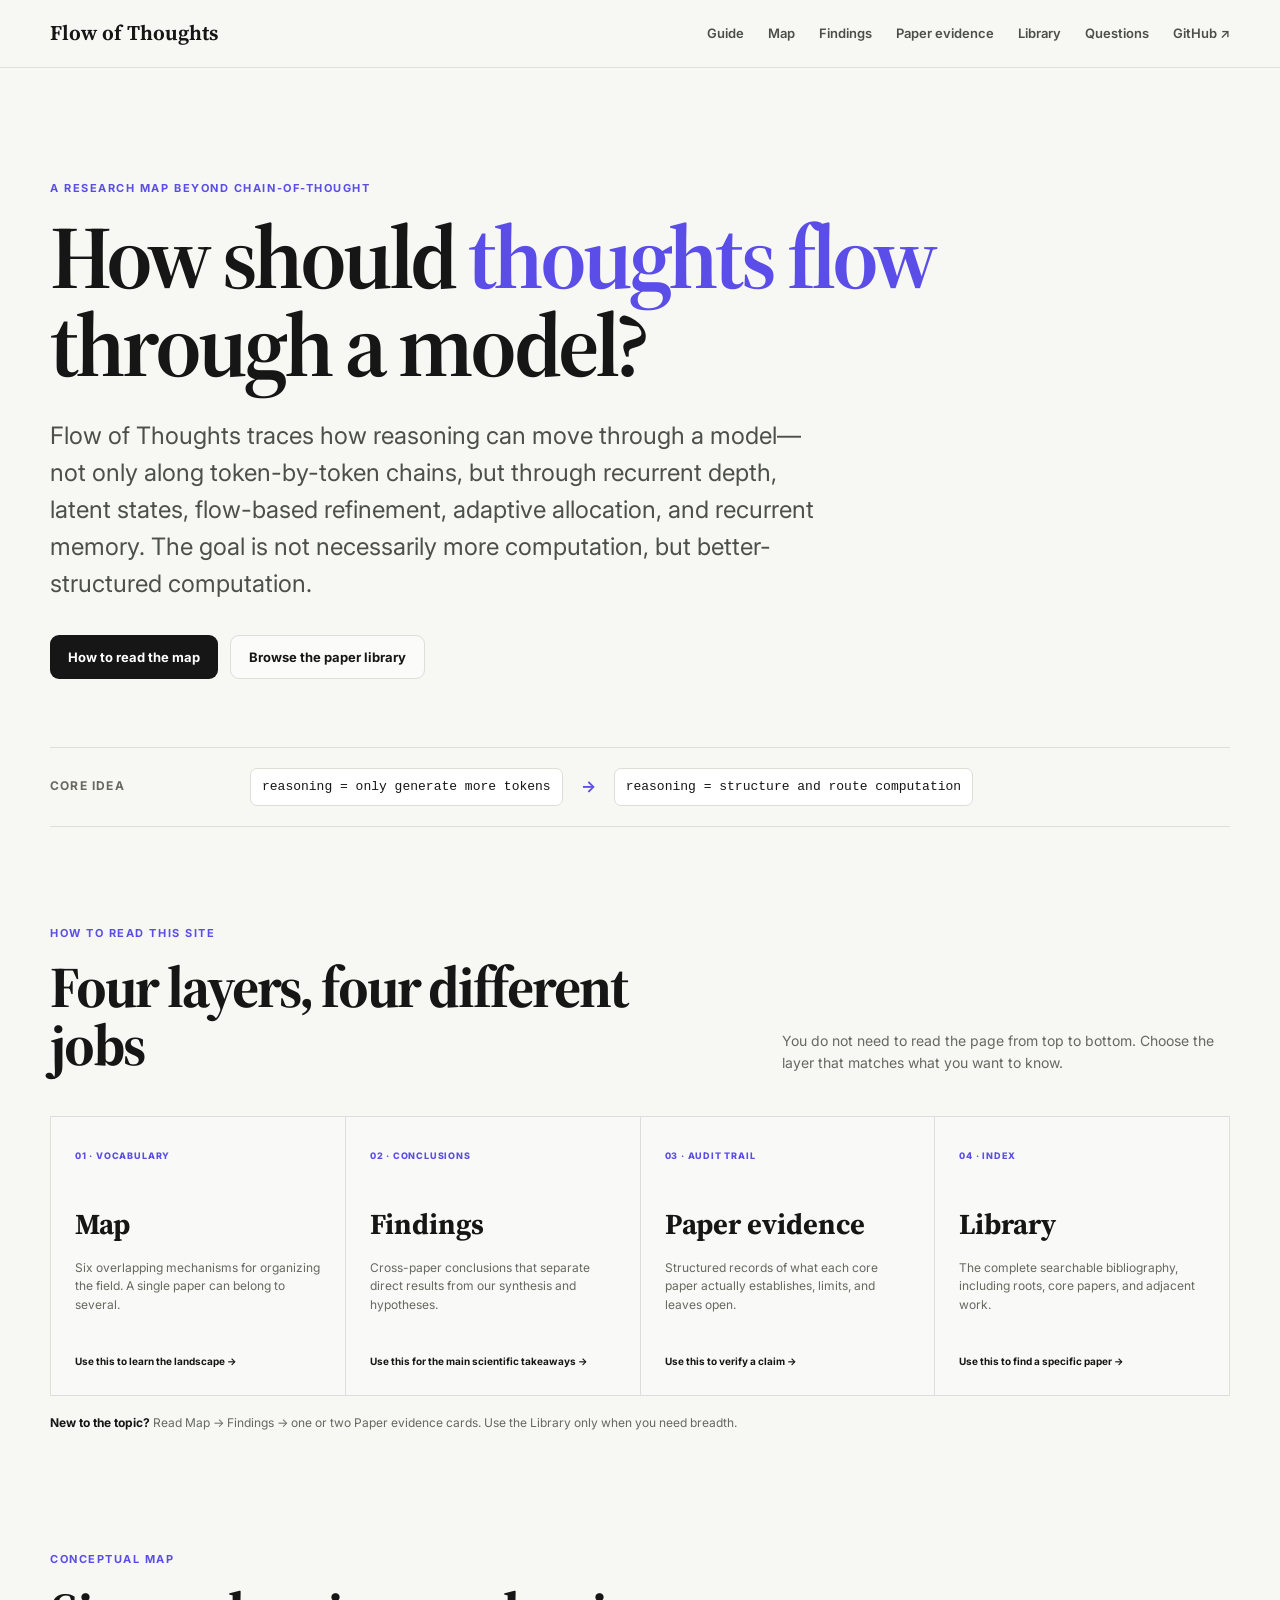
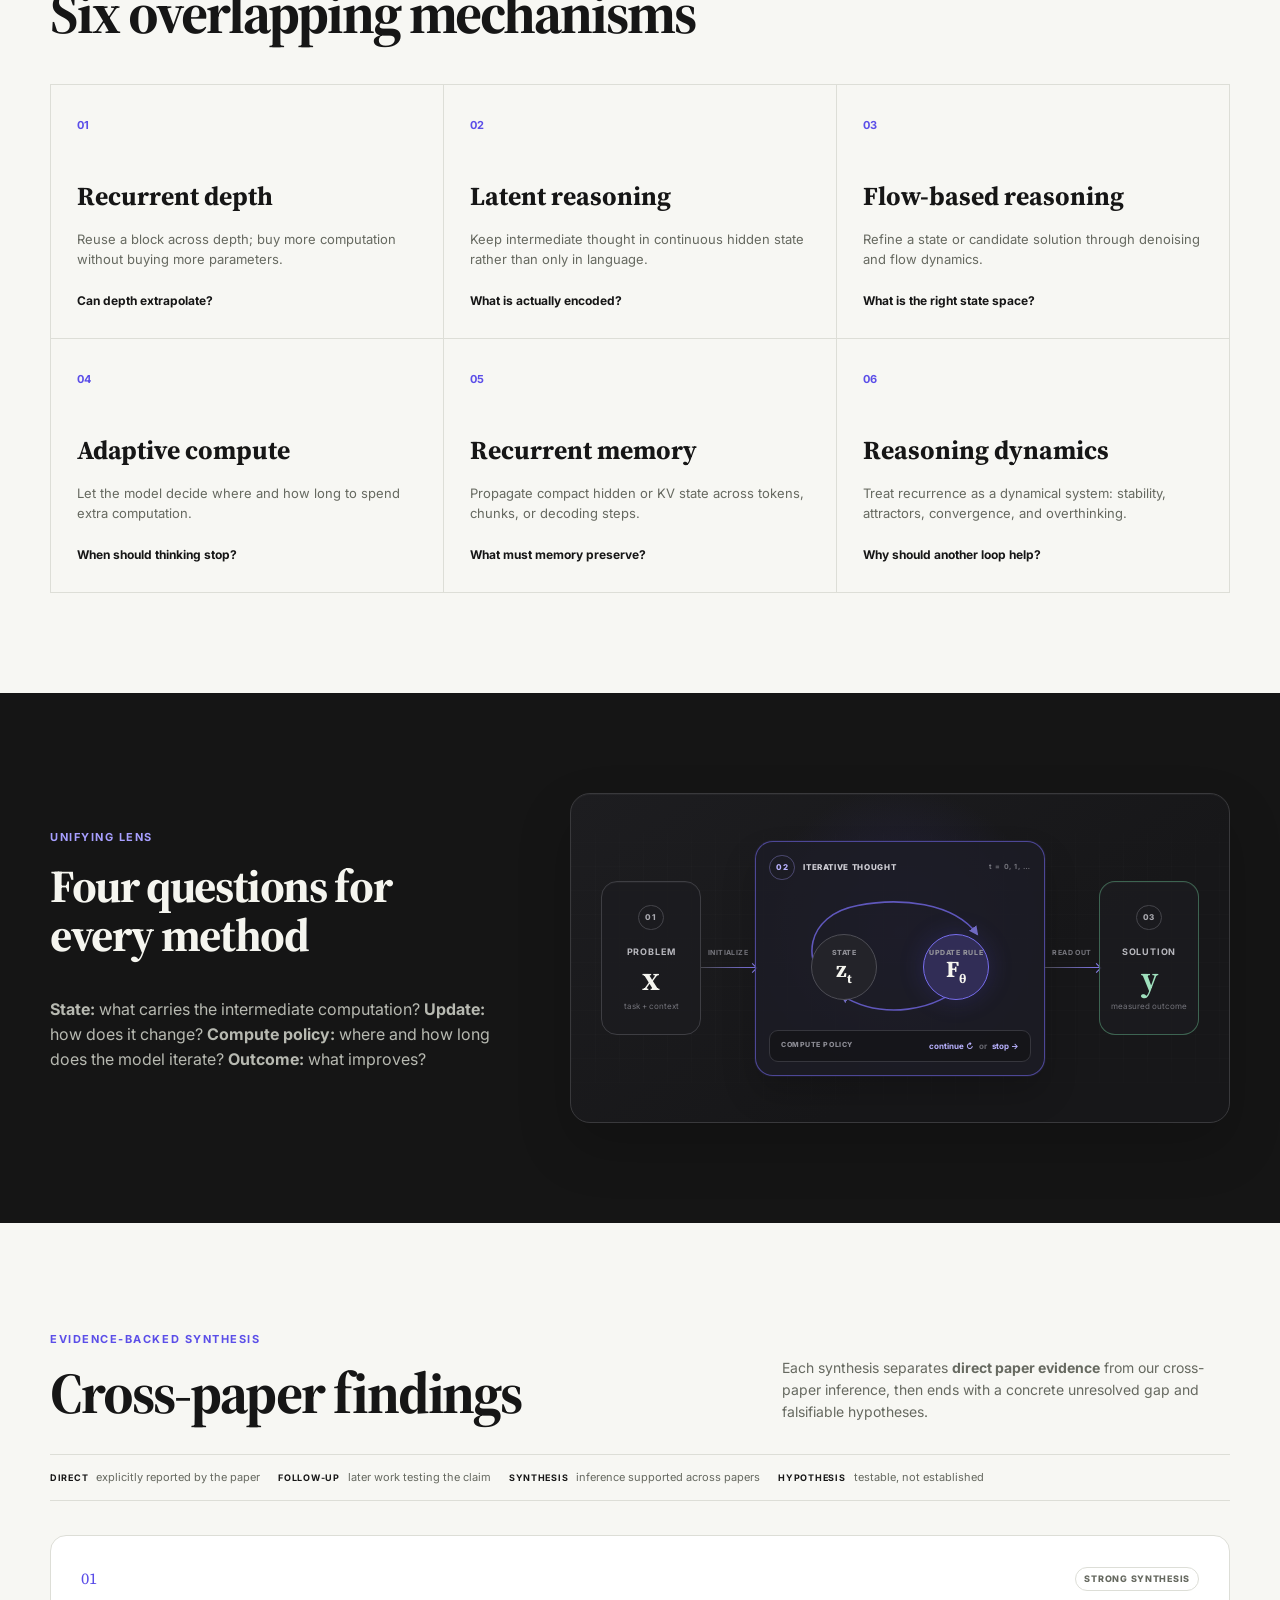
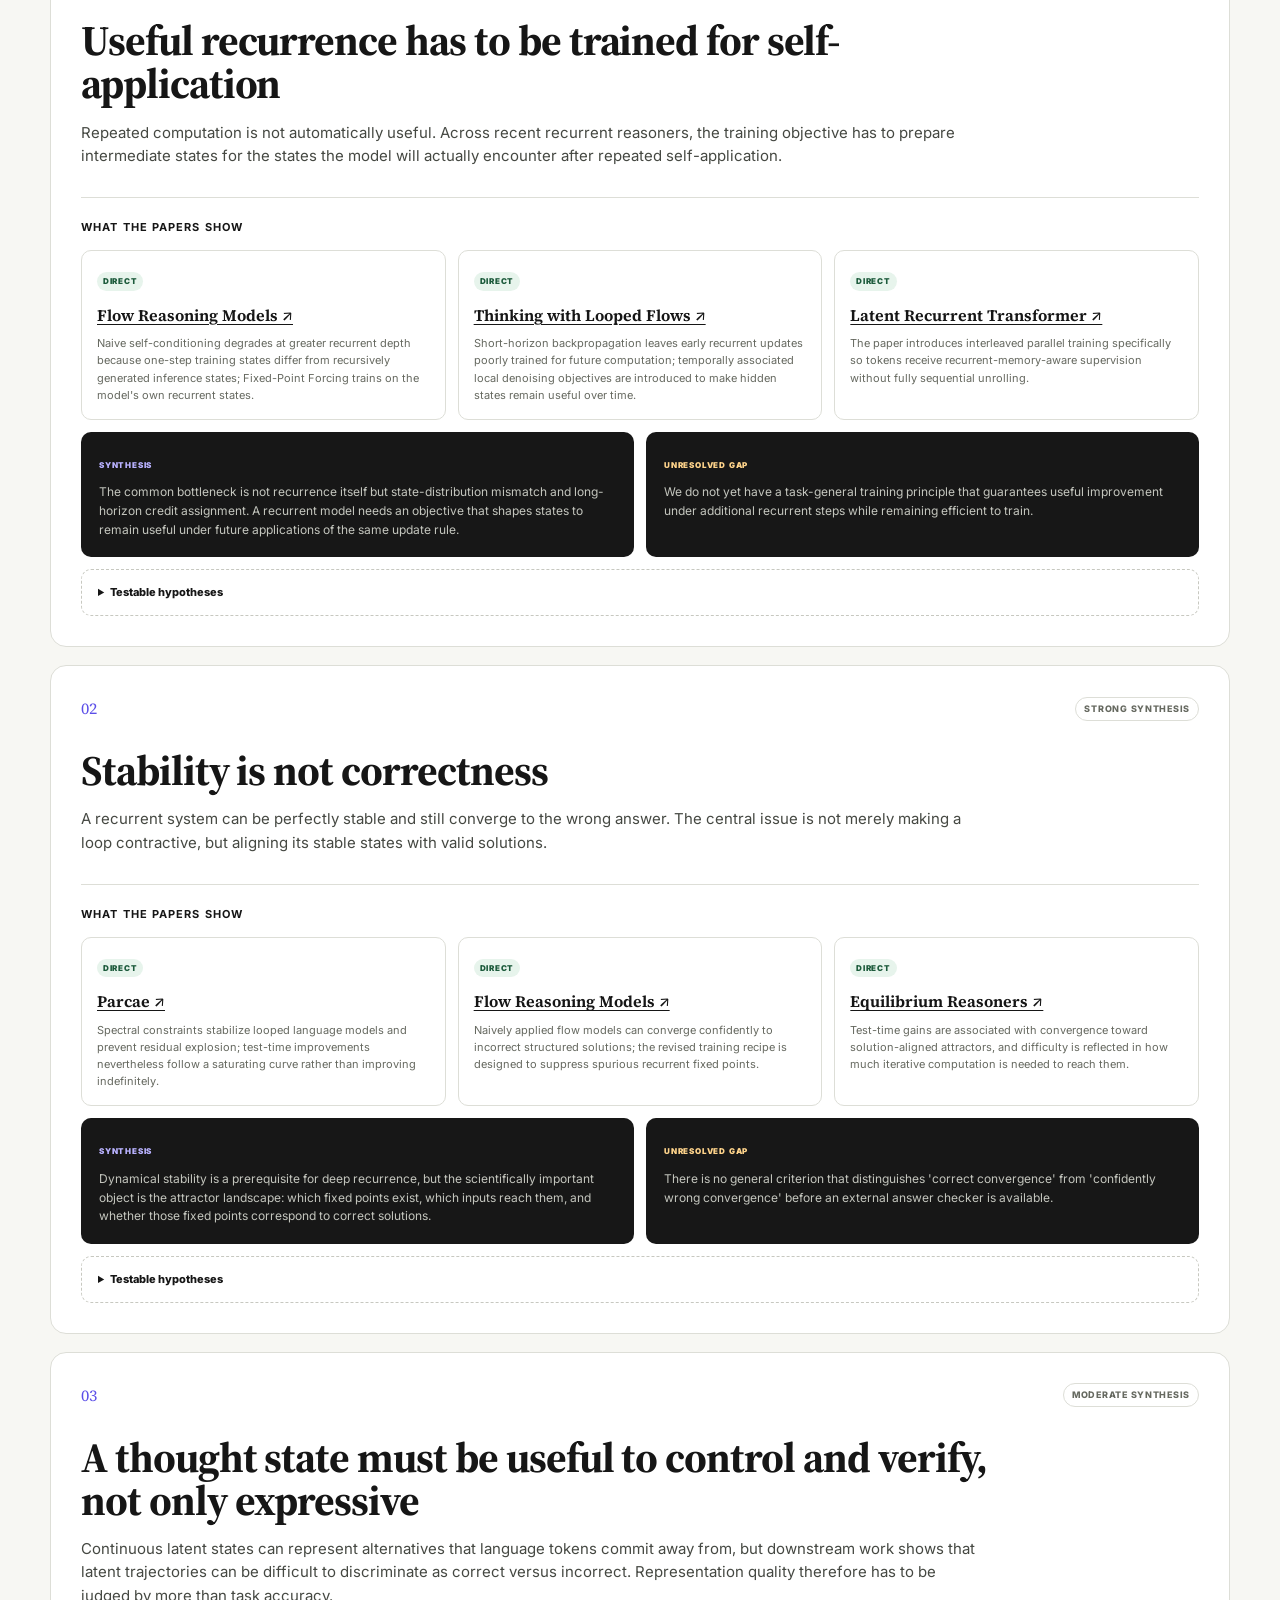
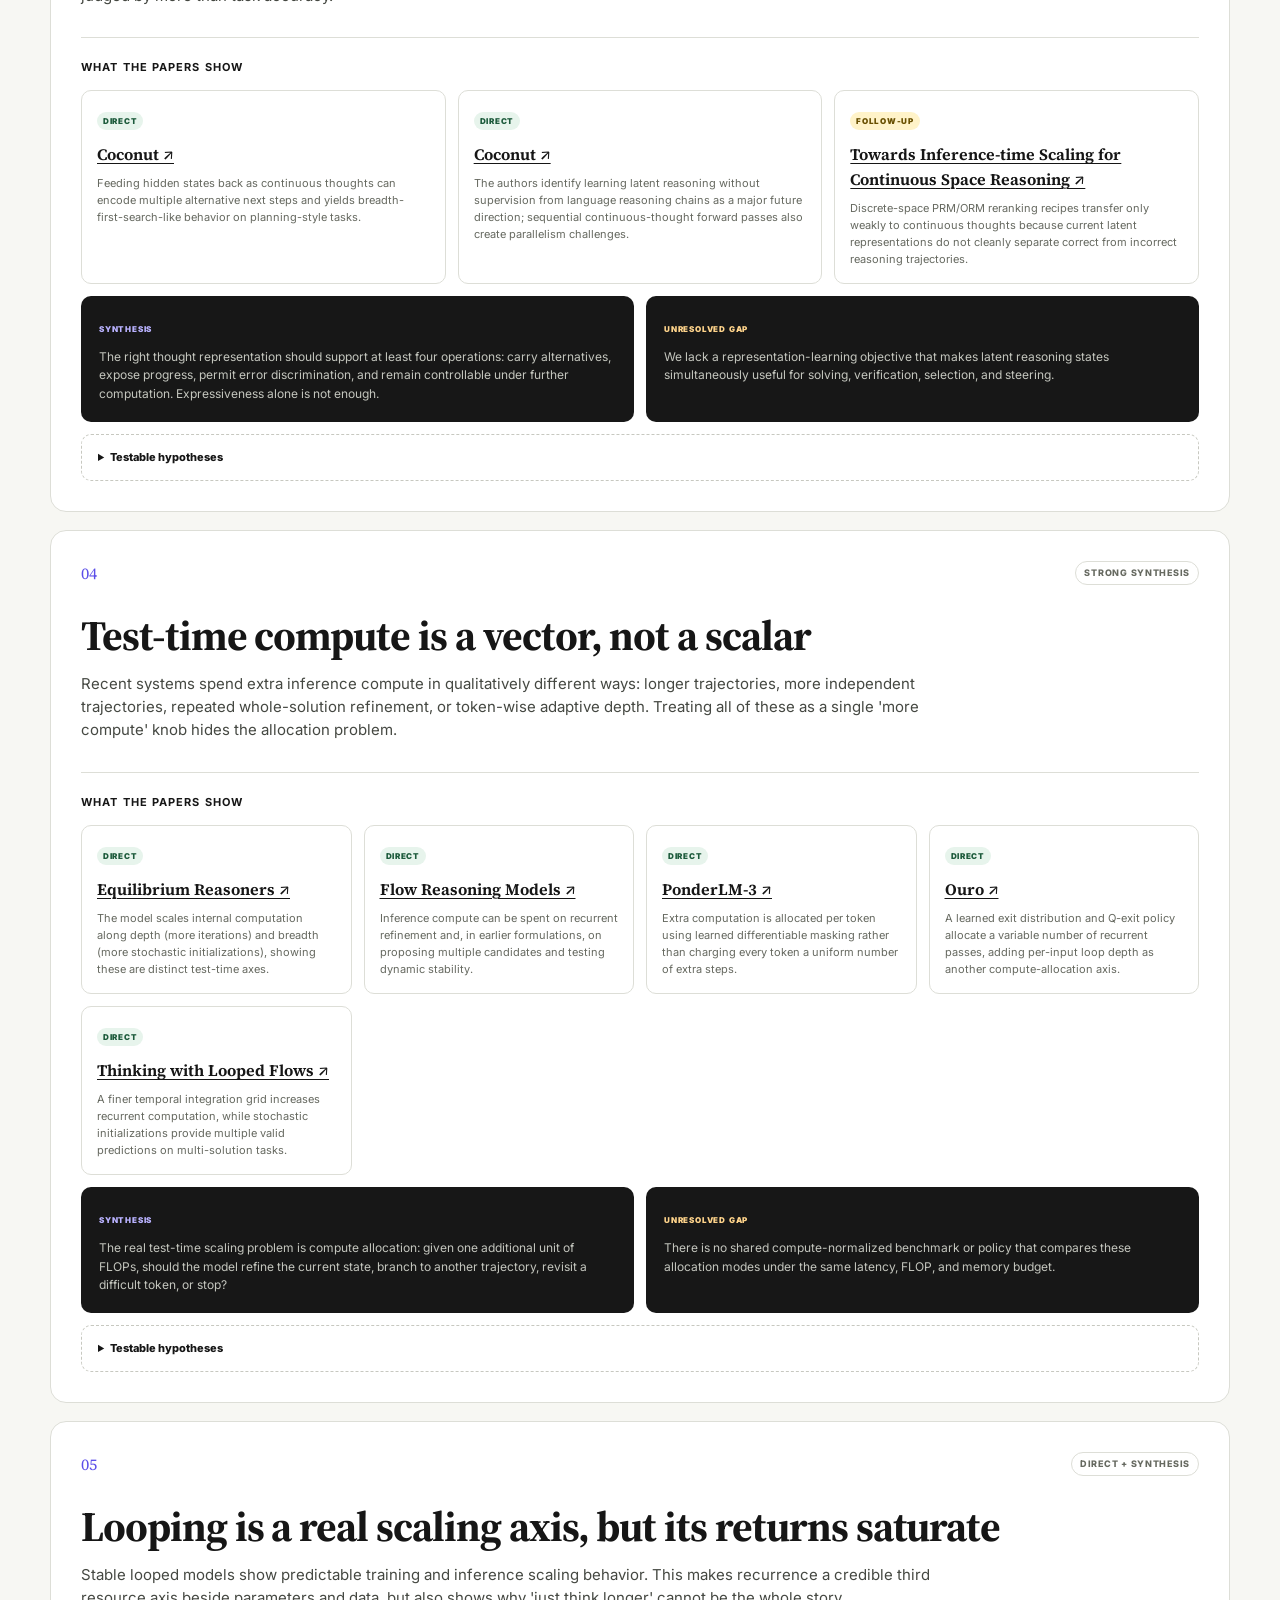
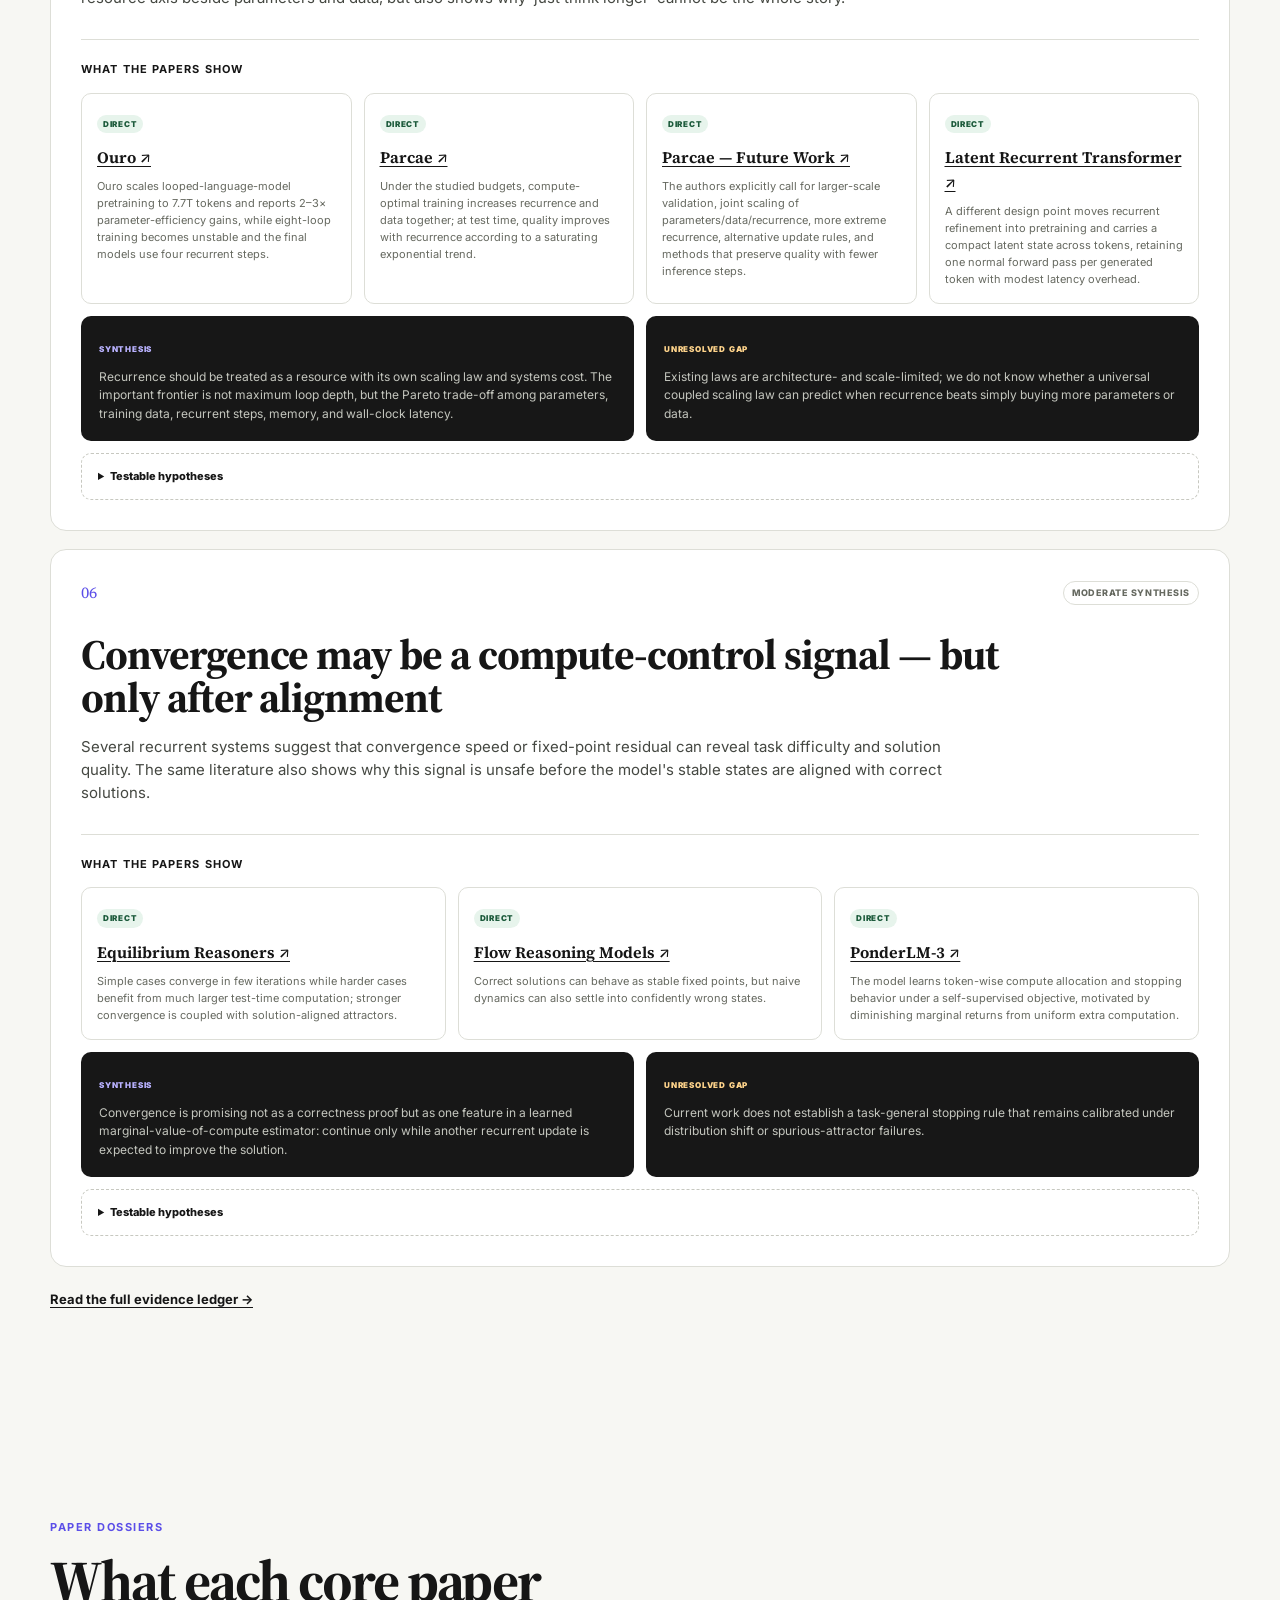
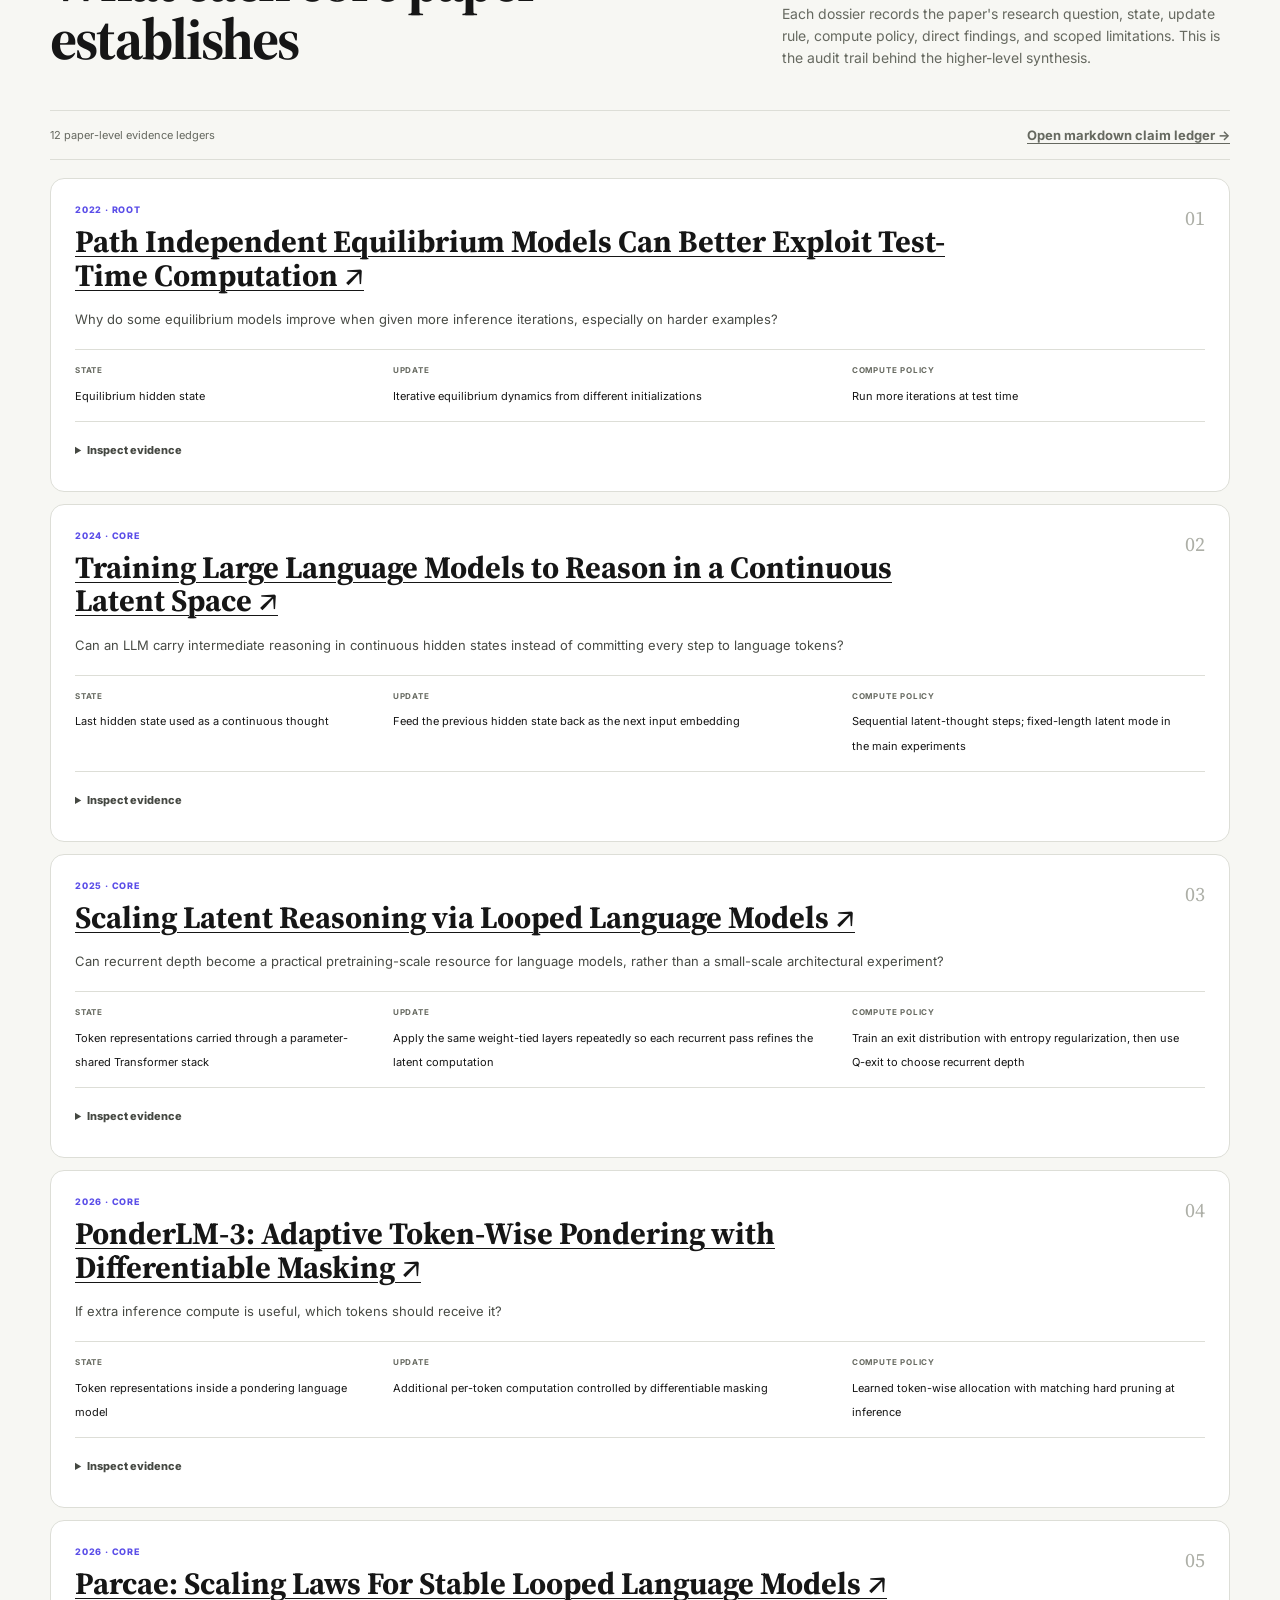
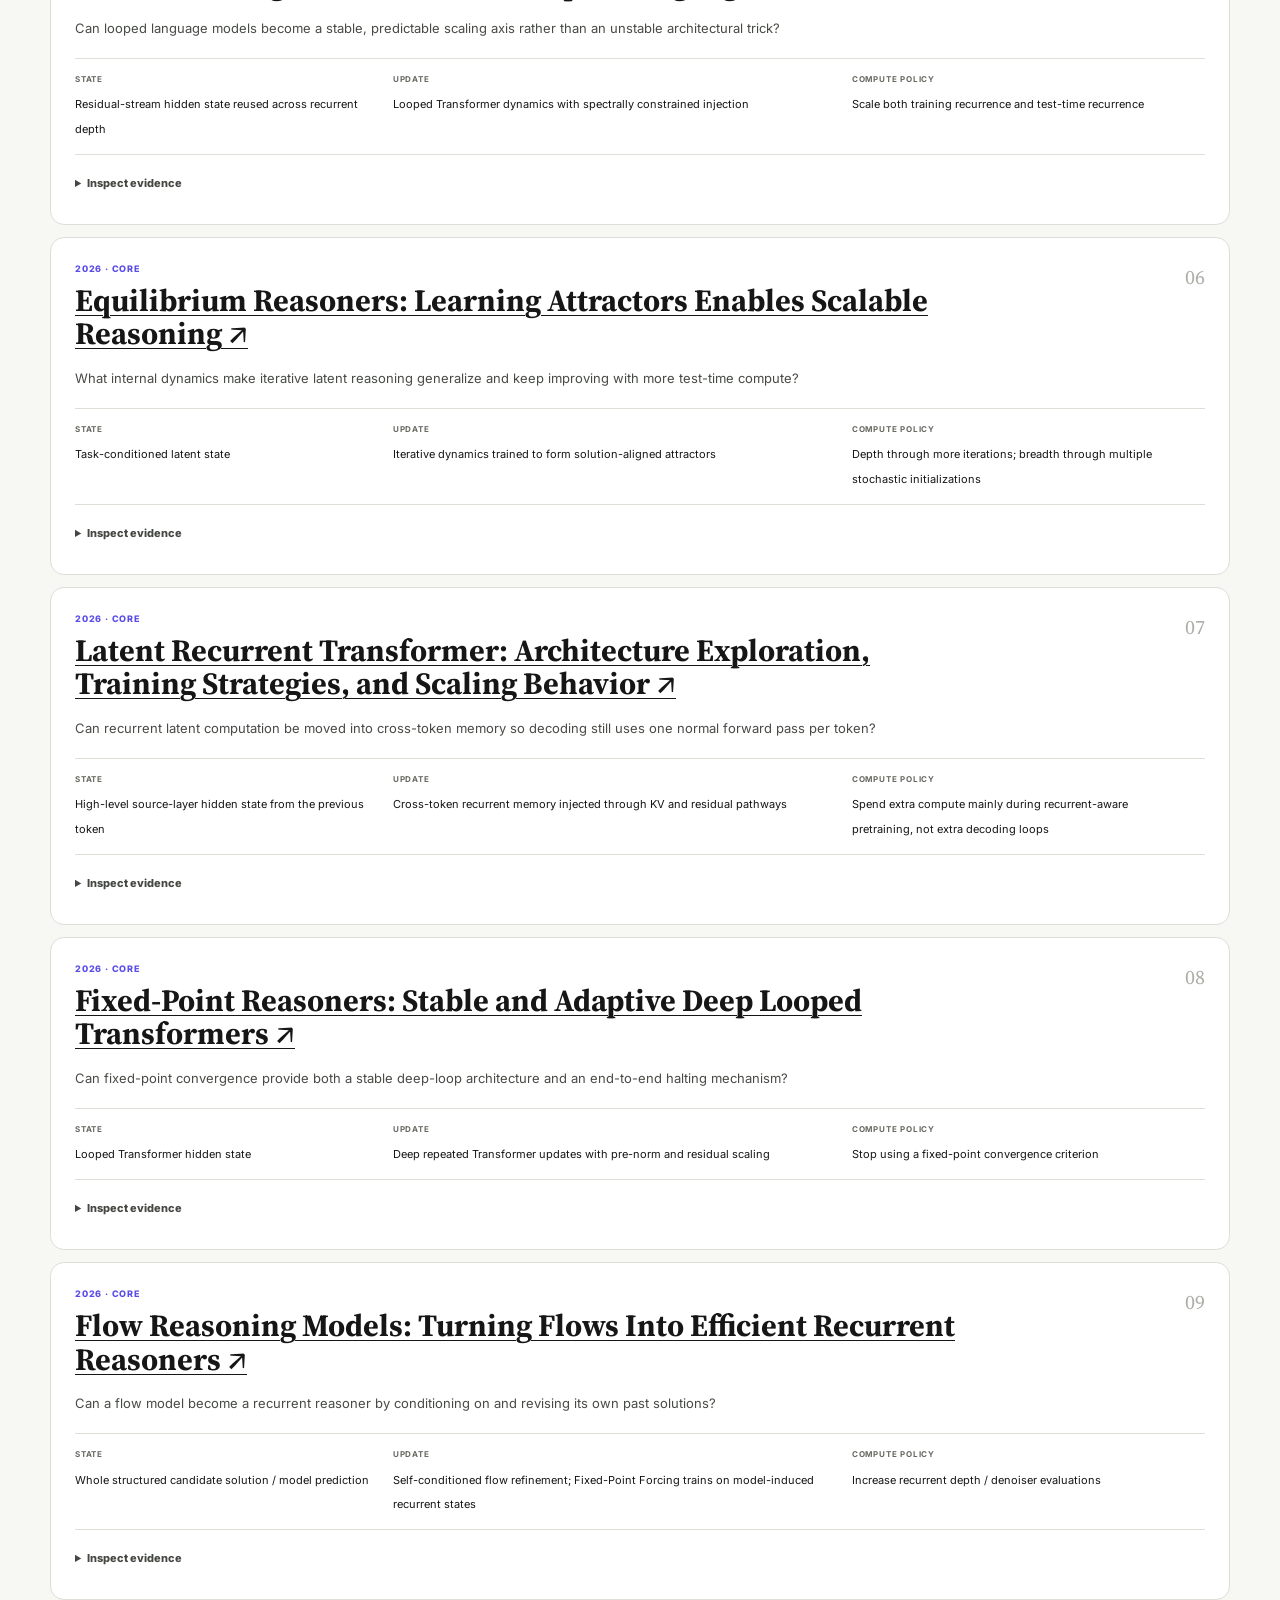
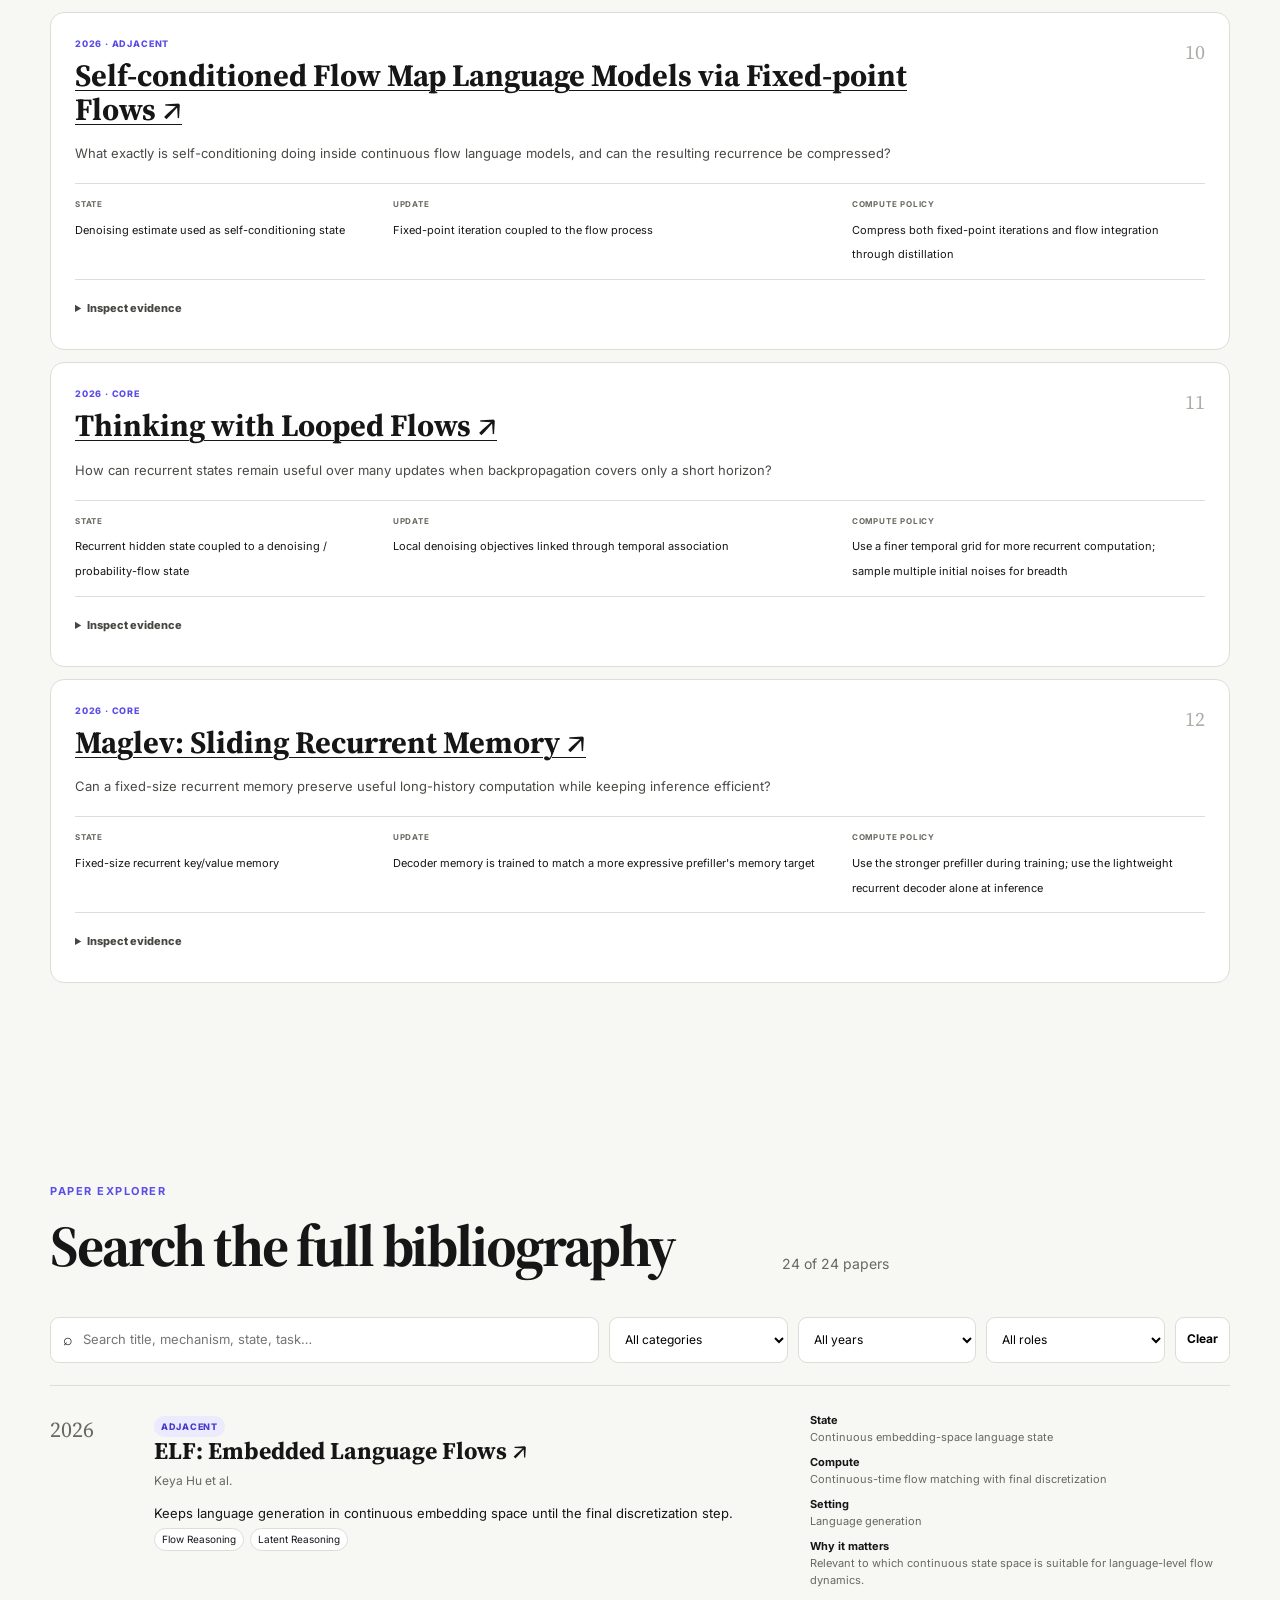
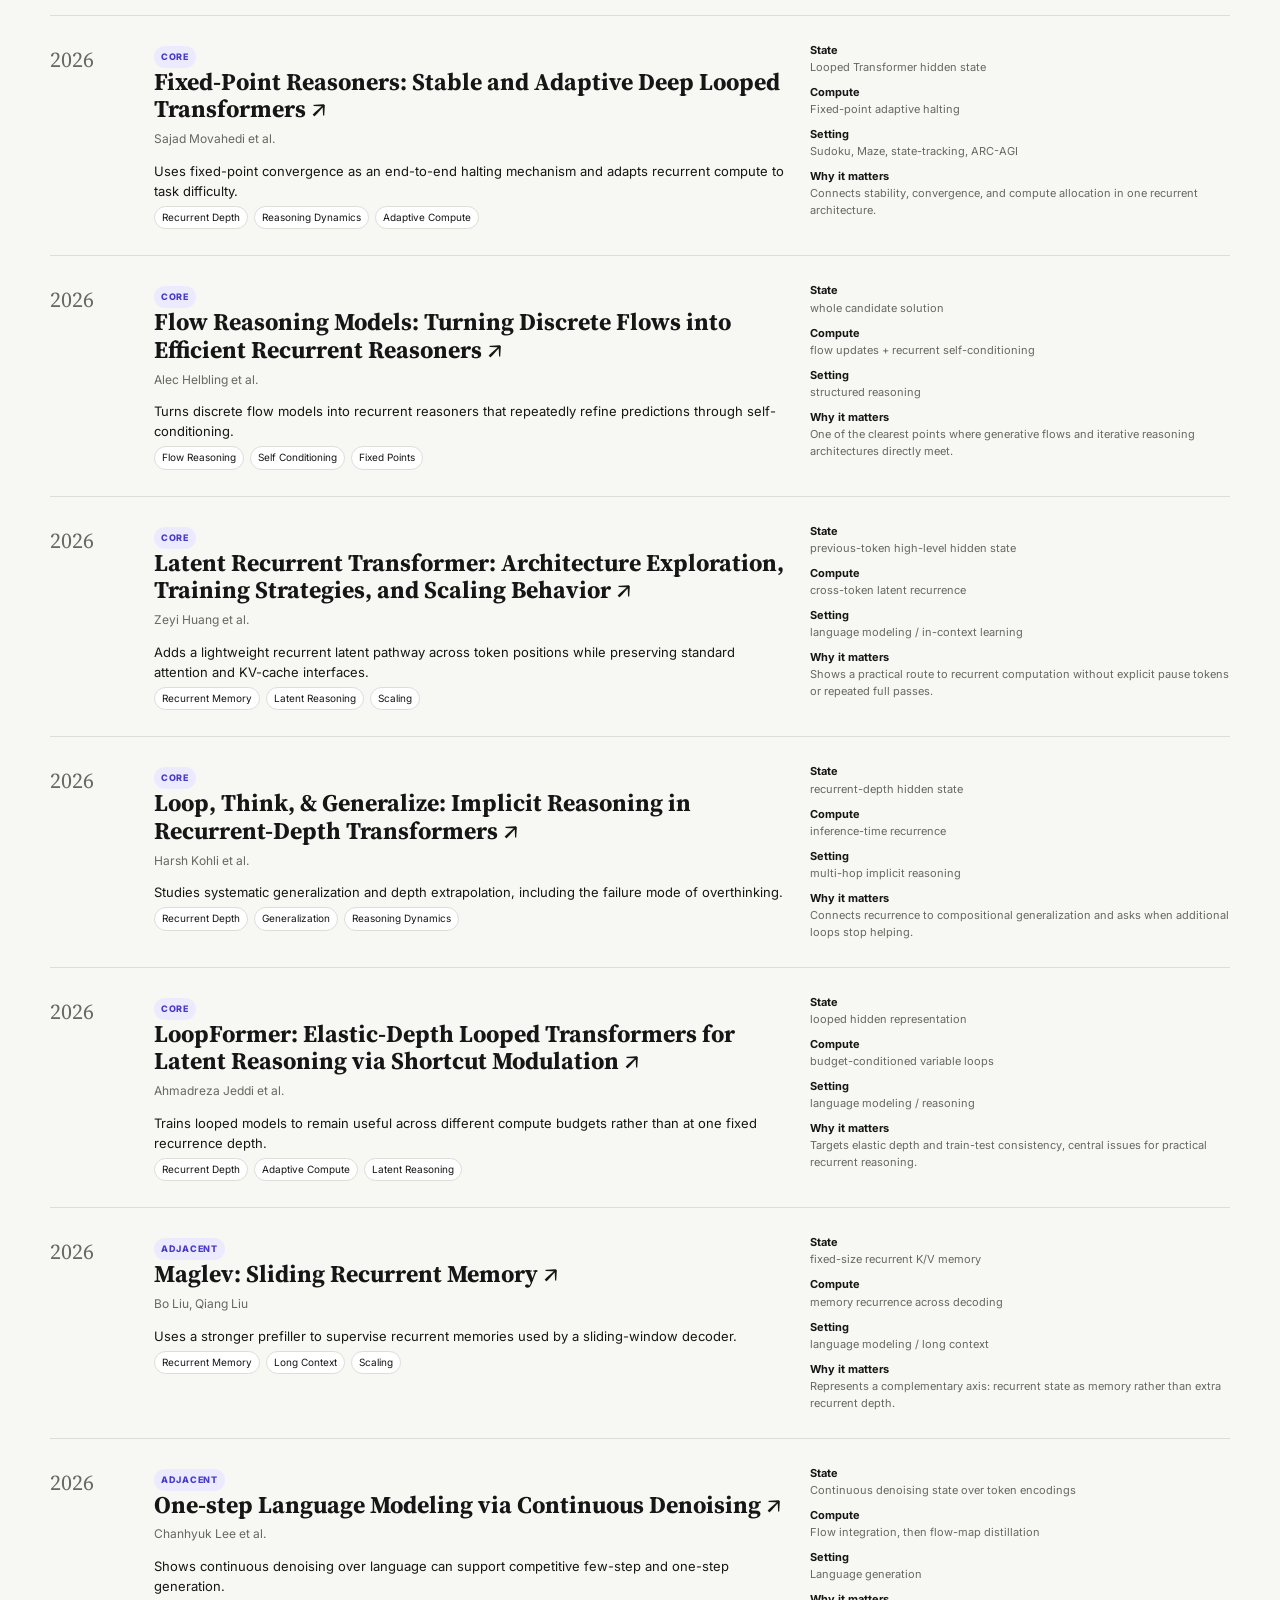
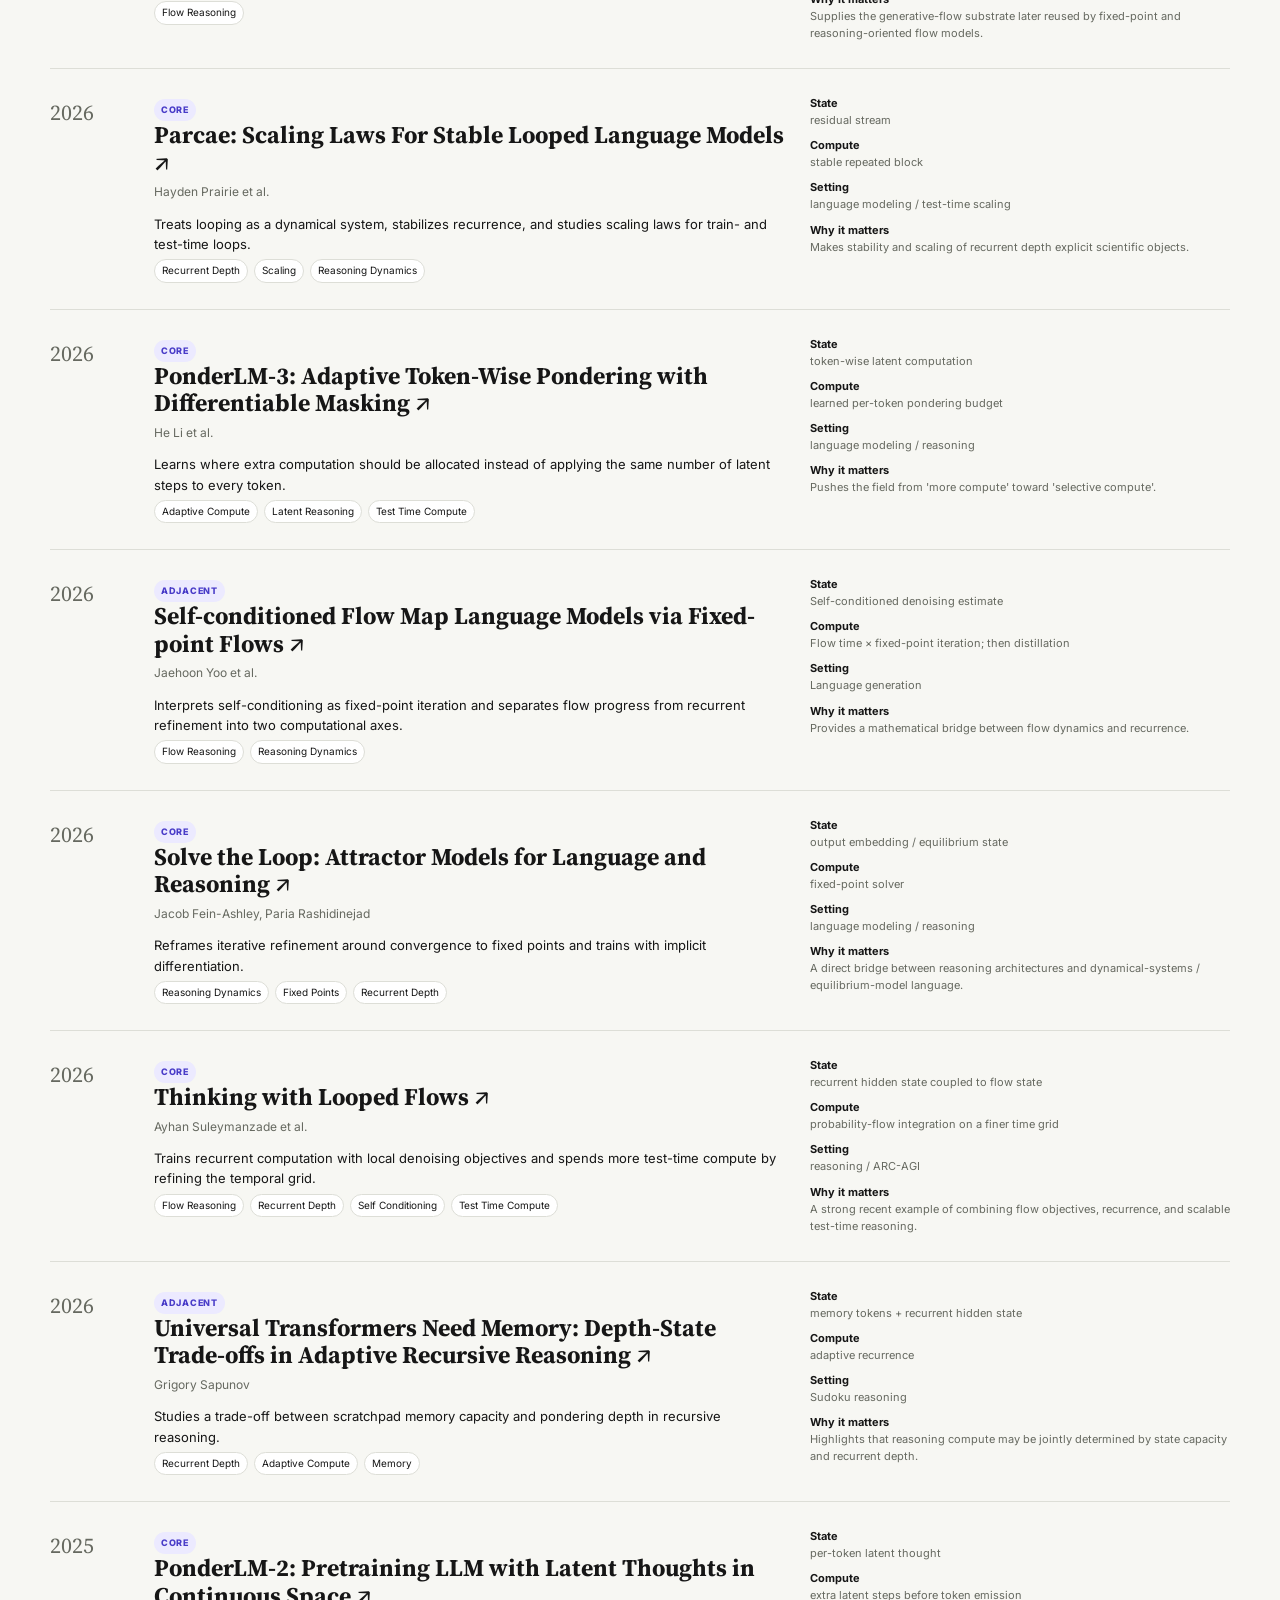
==== commit 37172938: "Connect the homepage title to Flow of Thoughts" ====
--- a/docs/index.html
+++ b/docs/index.html
@@ -27,10 +27,10 @@
   <main id="top">
     <section class="hero wrap">
       <div class="eyebrow">A research map beyond chain-of-thought</div>
-      <h1>How should models <em>organize reasoning computation</em>?</h1>
+      <h1>How should <em>thoughts flow</em> through a model?</h1>
       <p class="lede">
-        Flow of Thoughts maps methods that reorganize reasoning beyond token-by-token chains—through
-        recurrent depth, latent states, flow-based refinement, adaptive allocation, and recurrent memory.
+        Flow of Thoughts traces how reasoning can move through a model—not only along token-by-token chains,
+        but through recurrent depth, latent states, flow-based refinement, adaptive allocation, and recurrent memory.
         The goal is not necessarily more computation, but better-structured computation.
       </p>
       <div class="hero-actions">
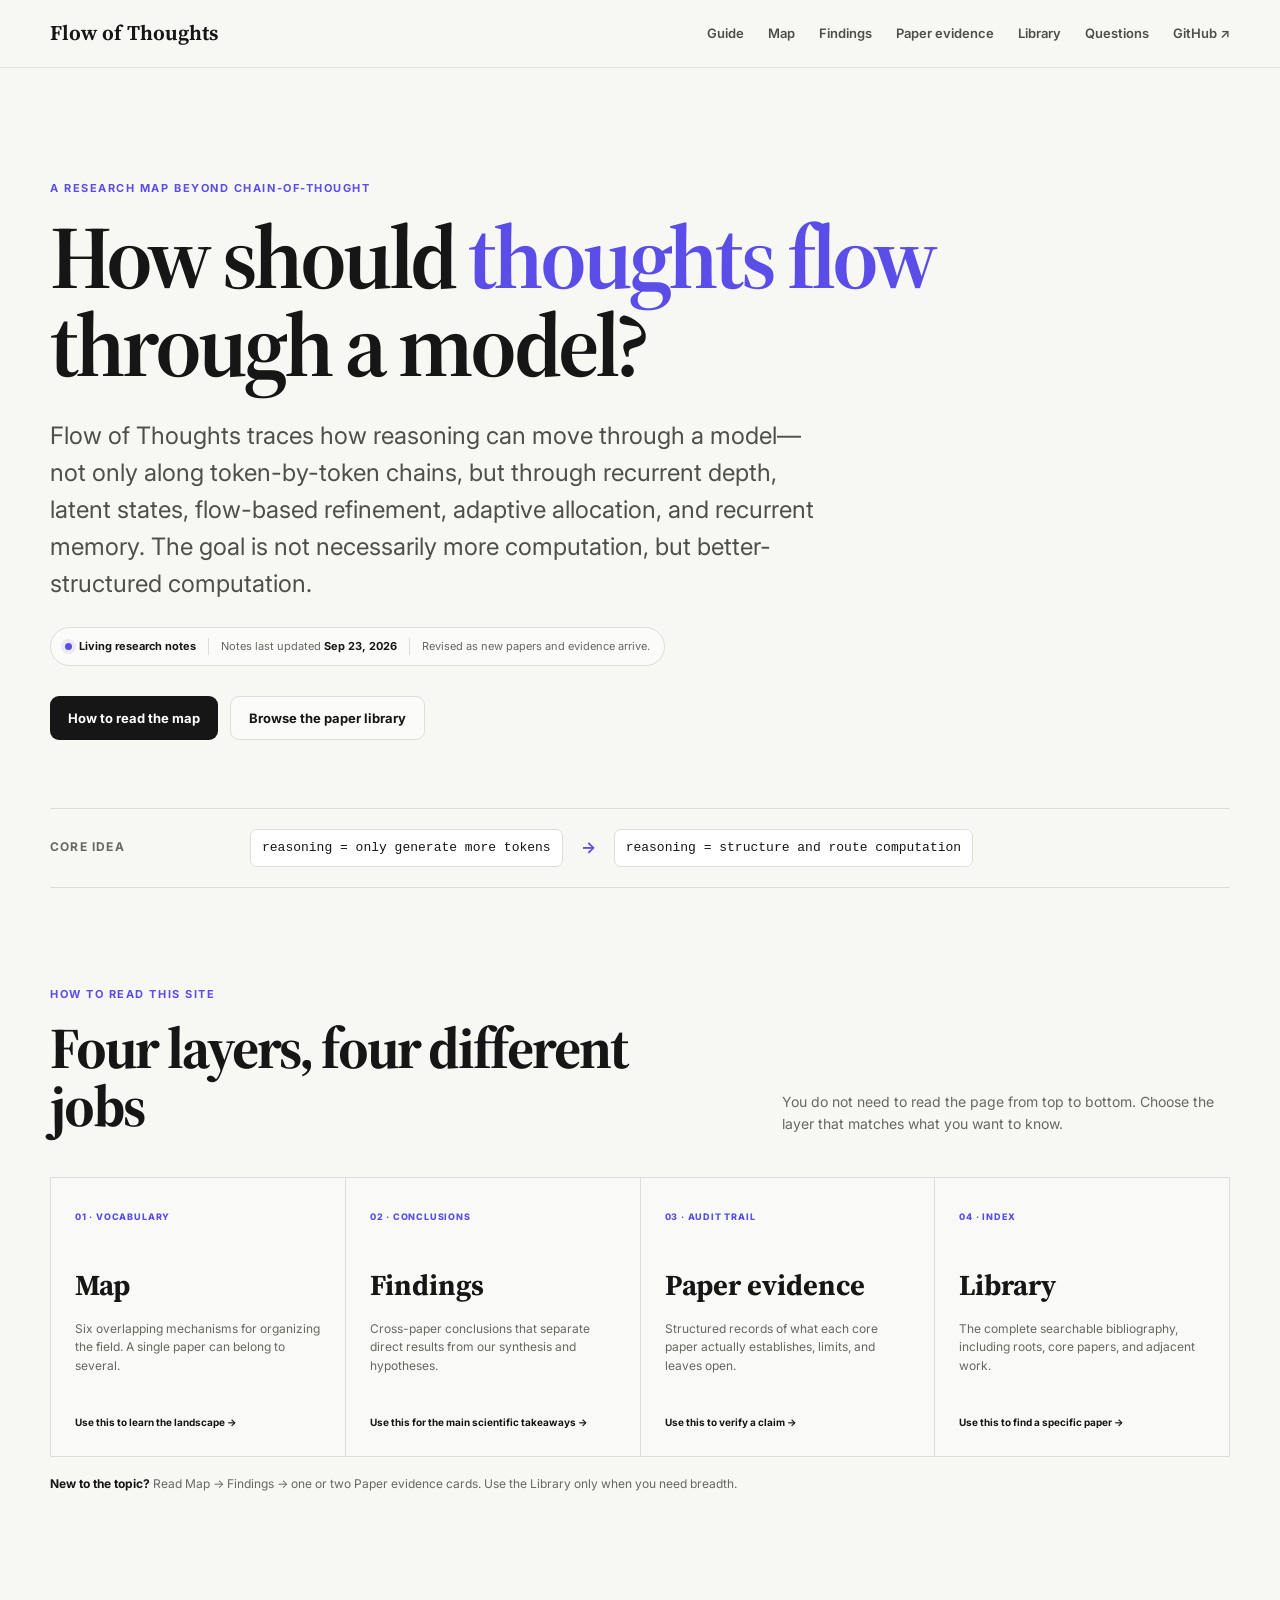
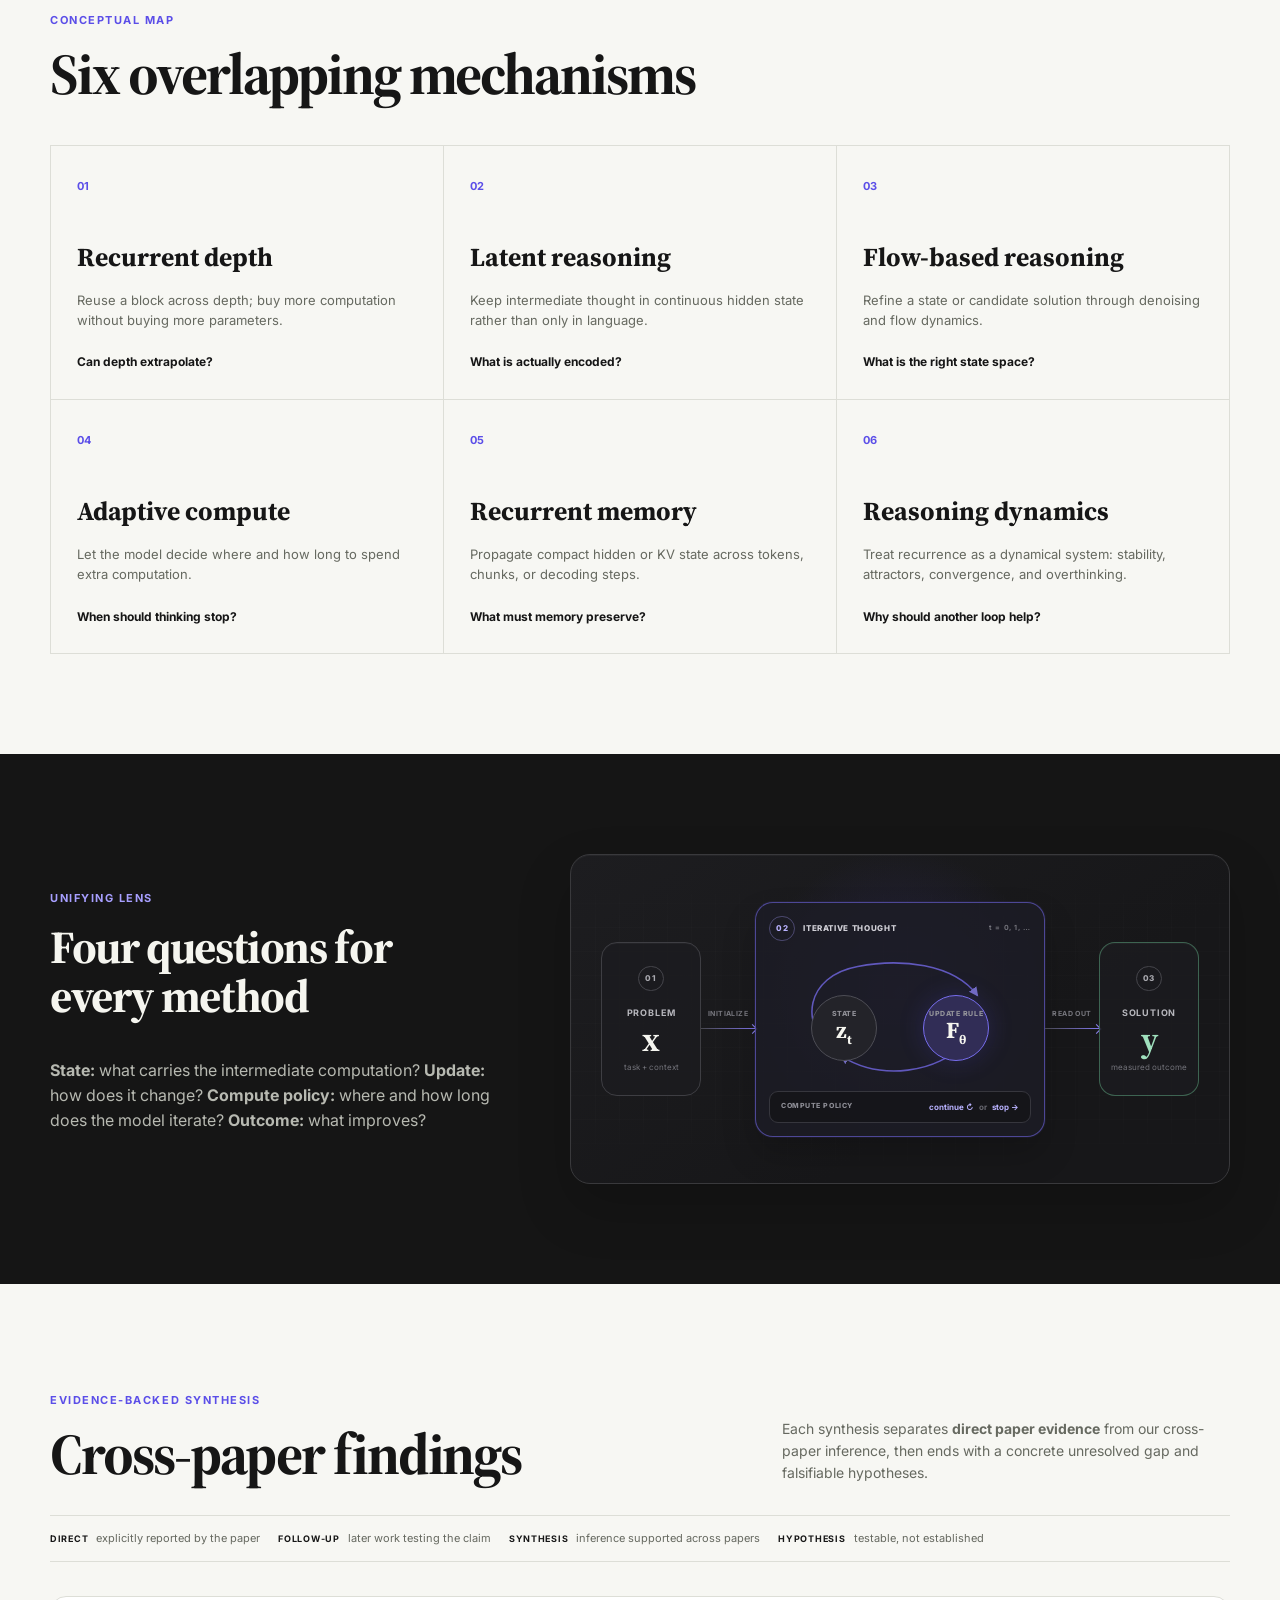
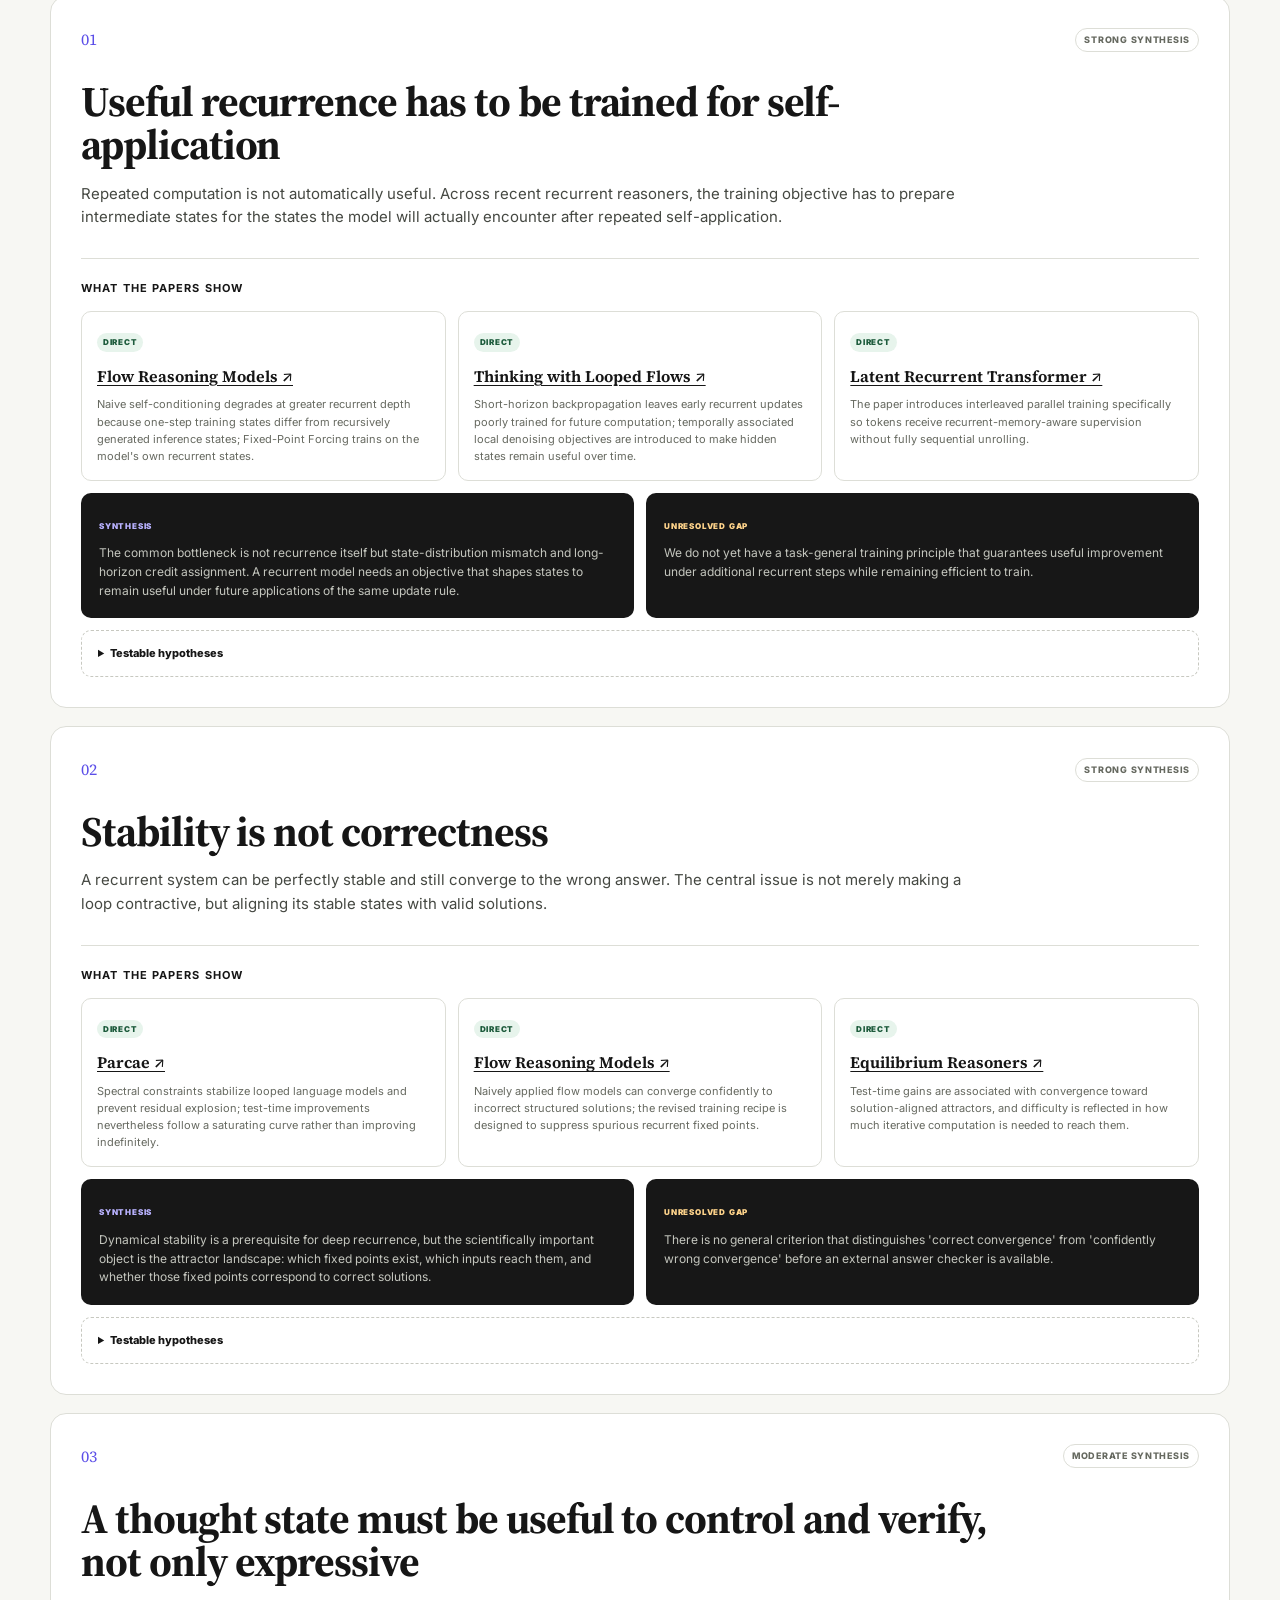
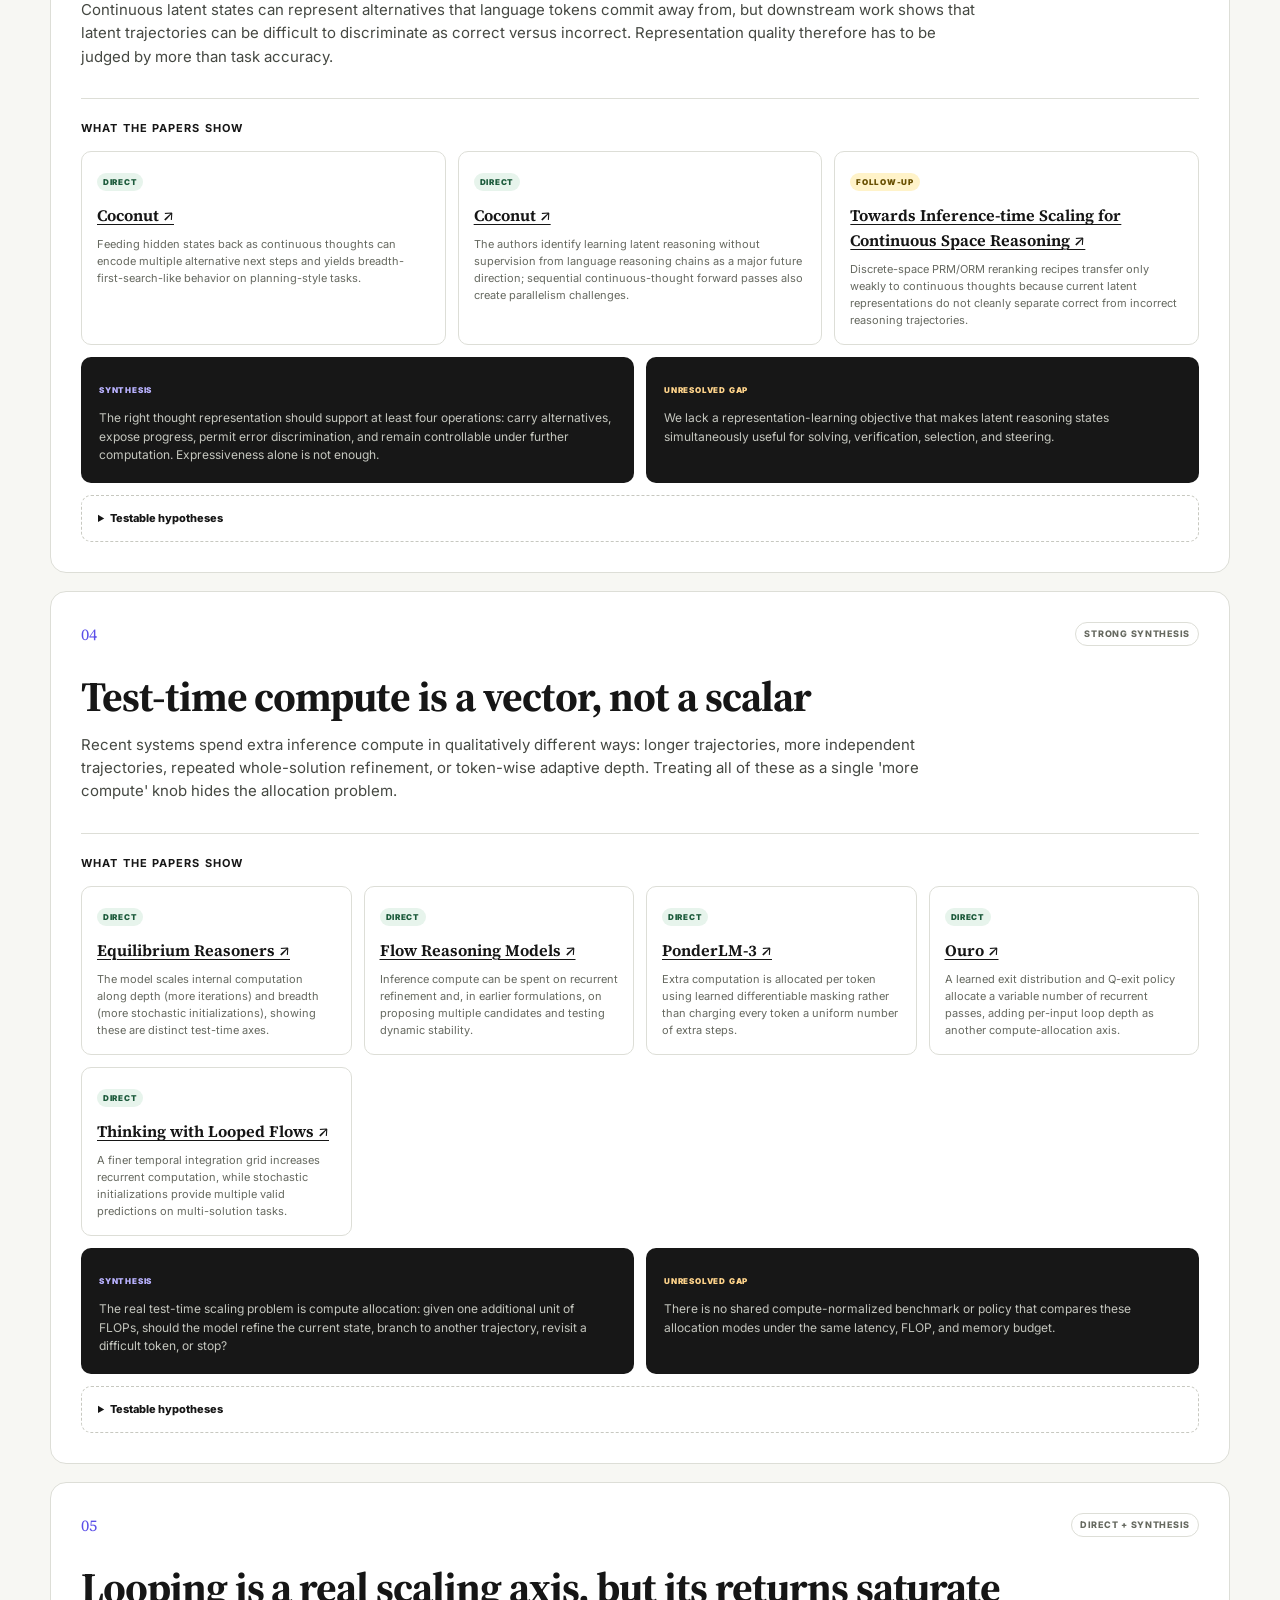
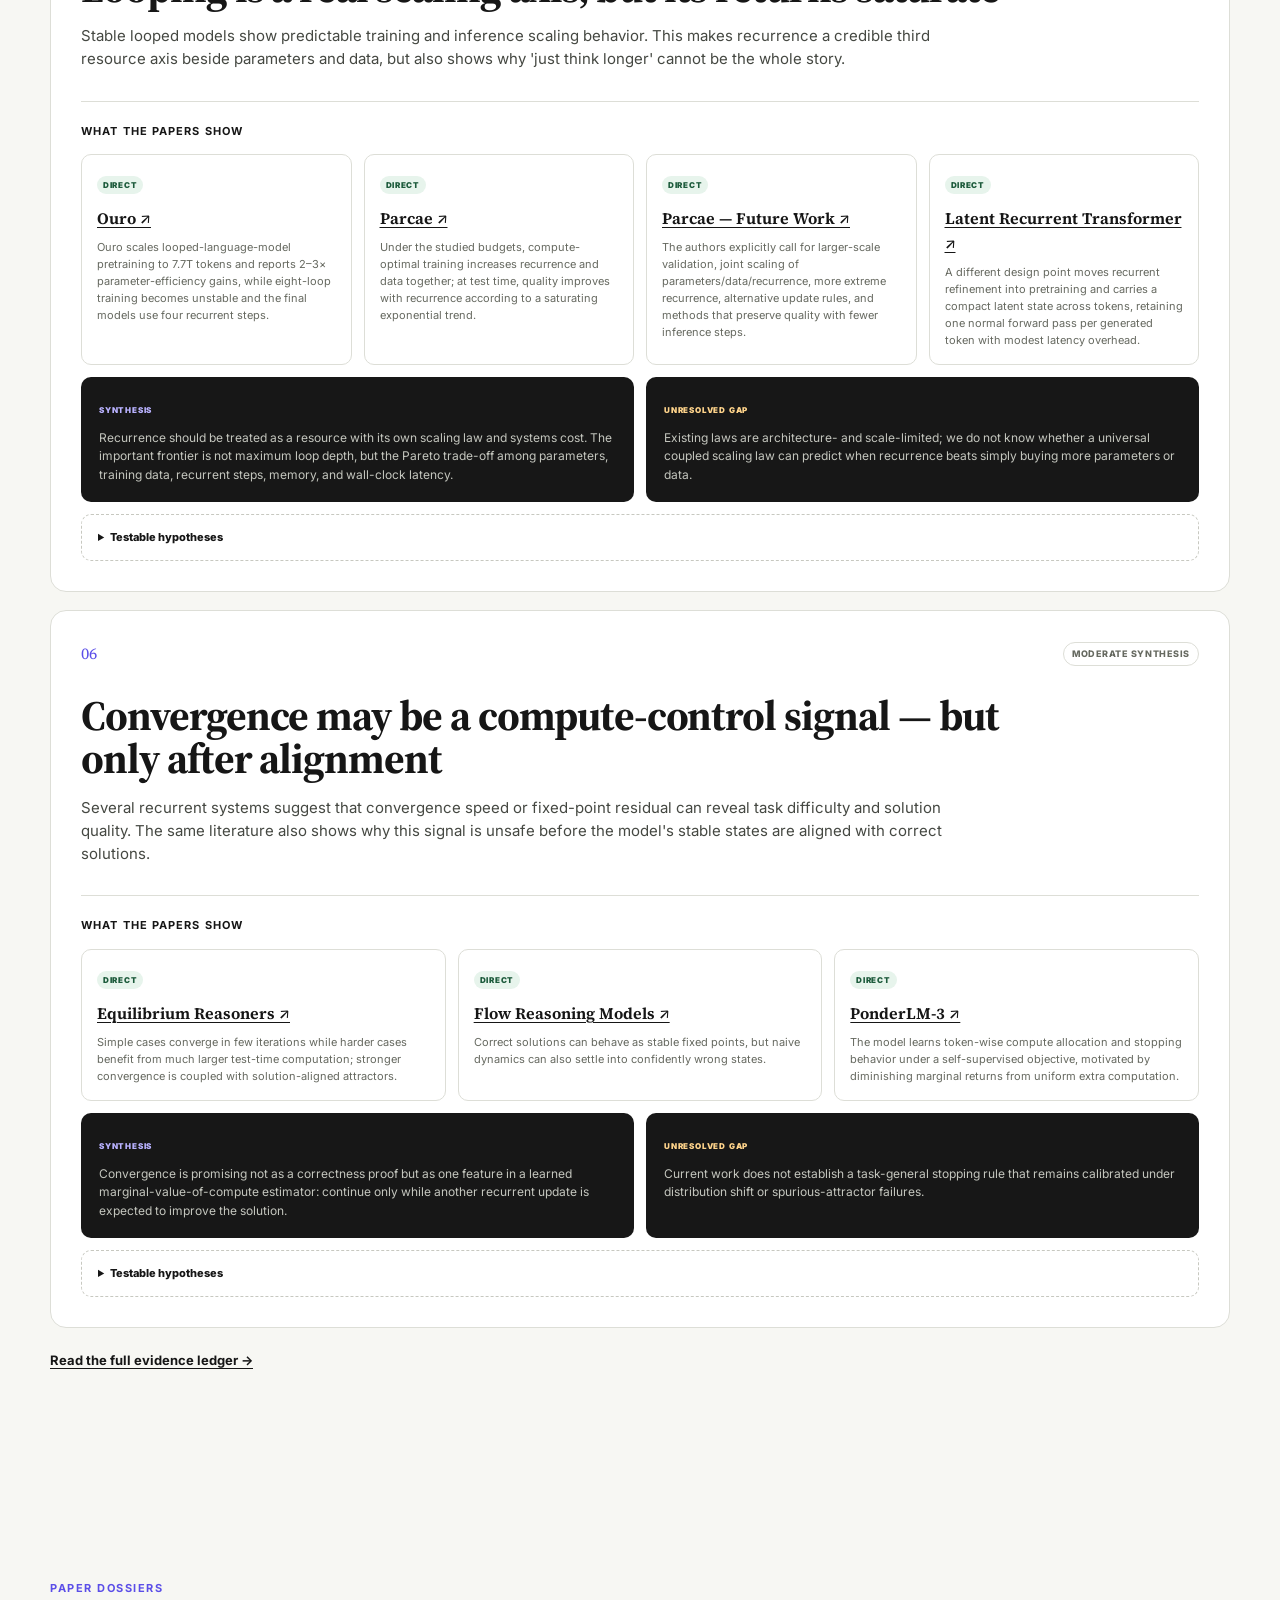
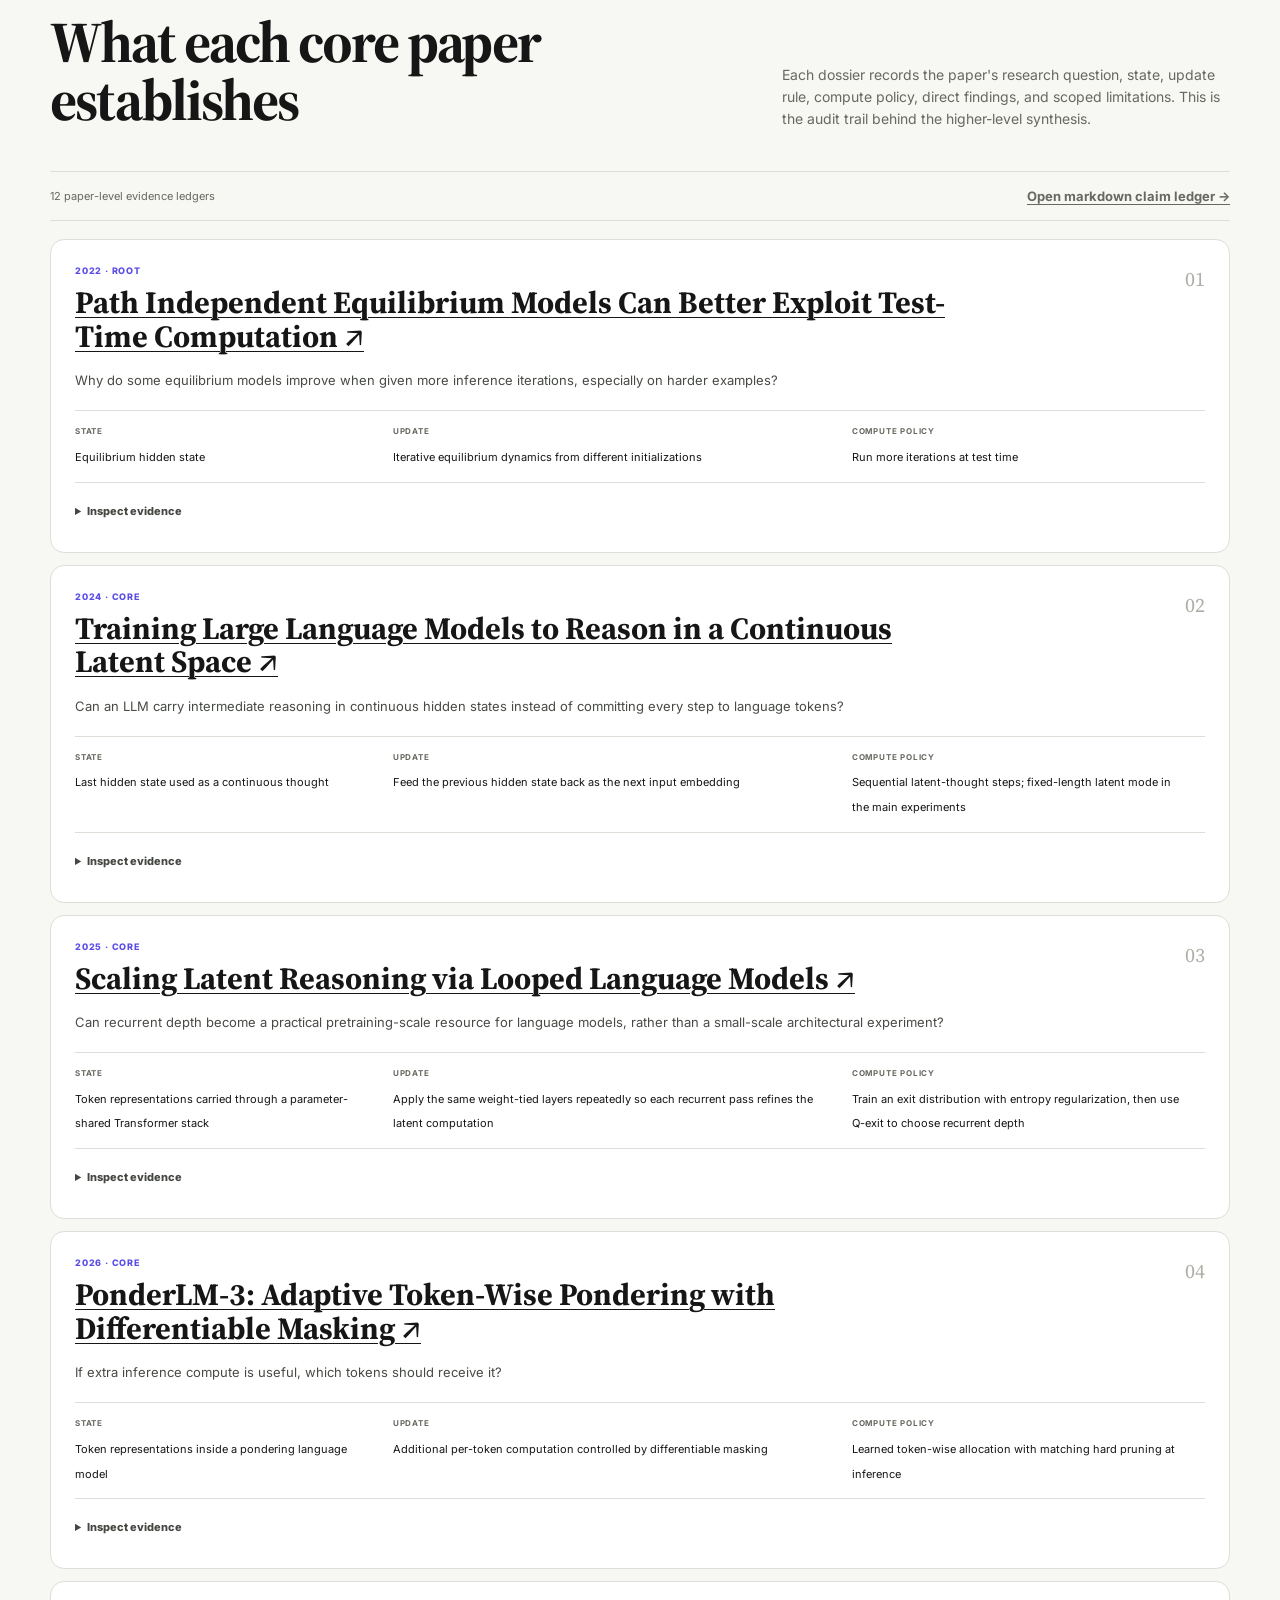
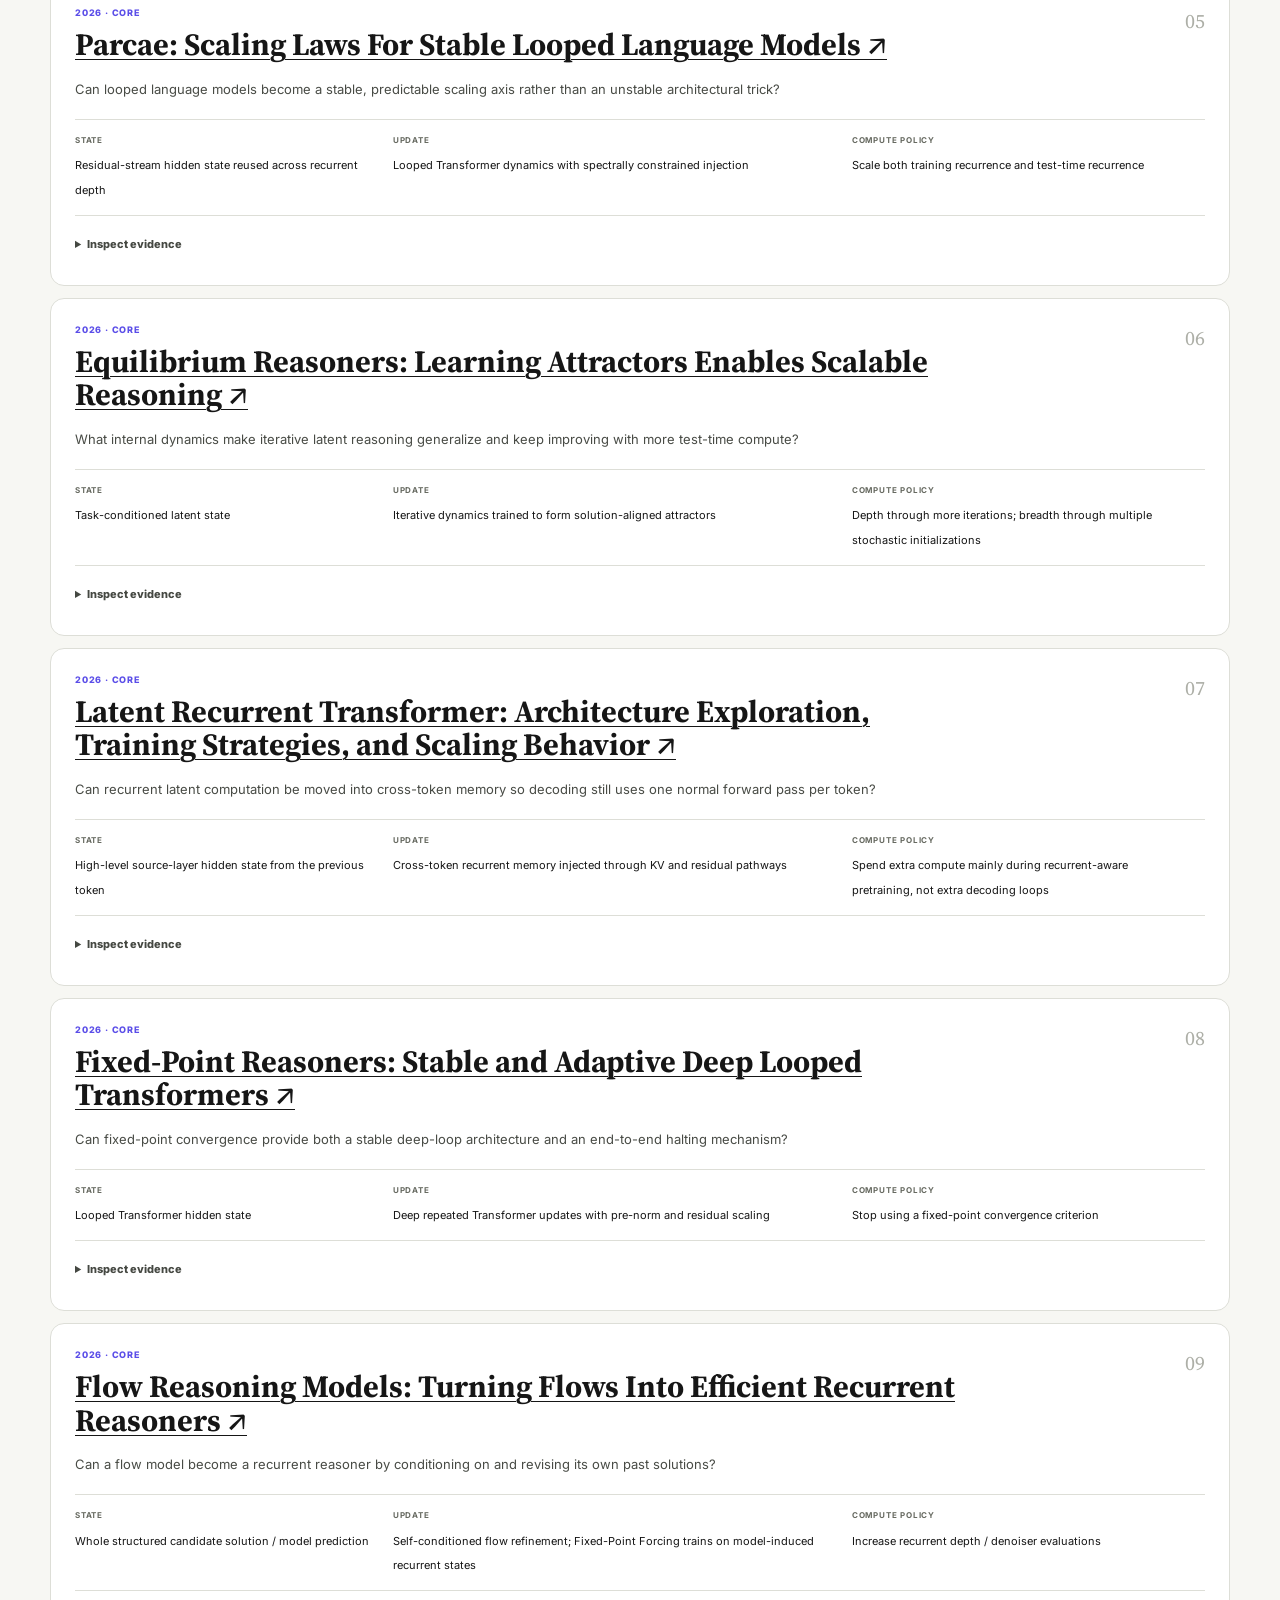
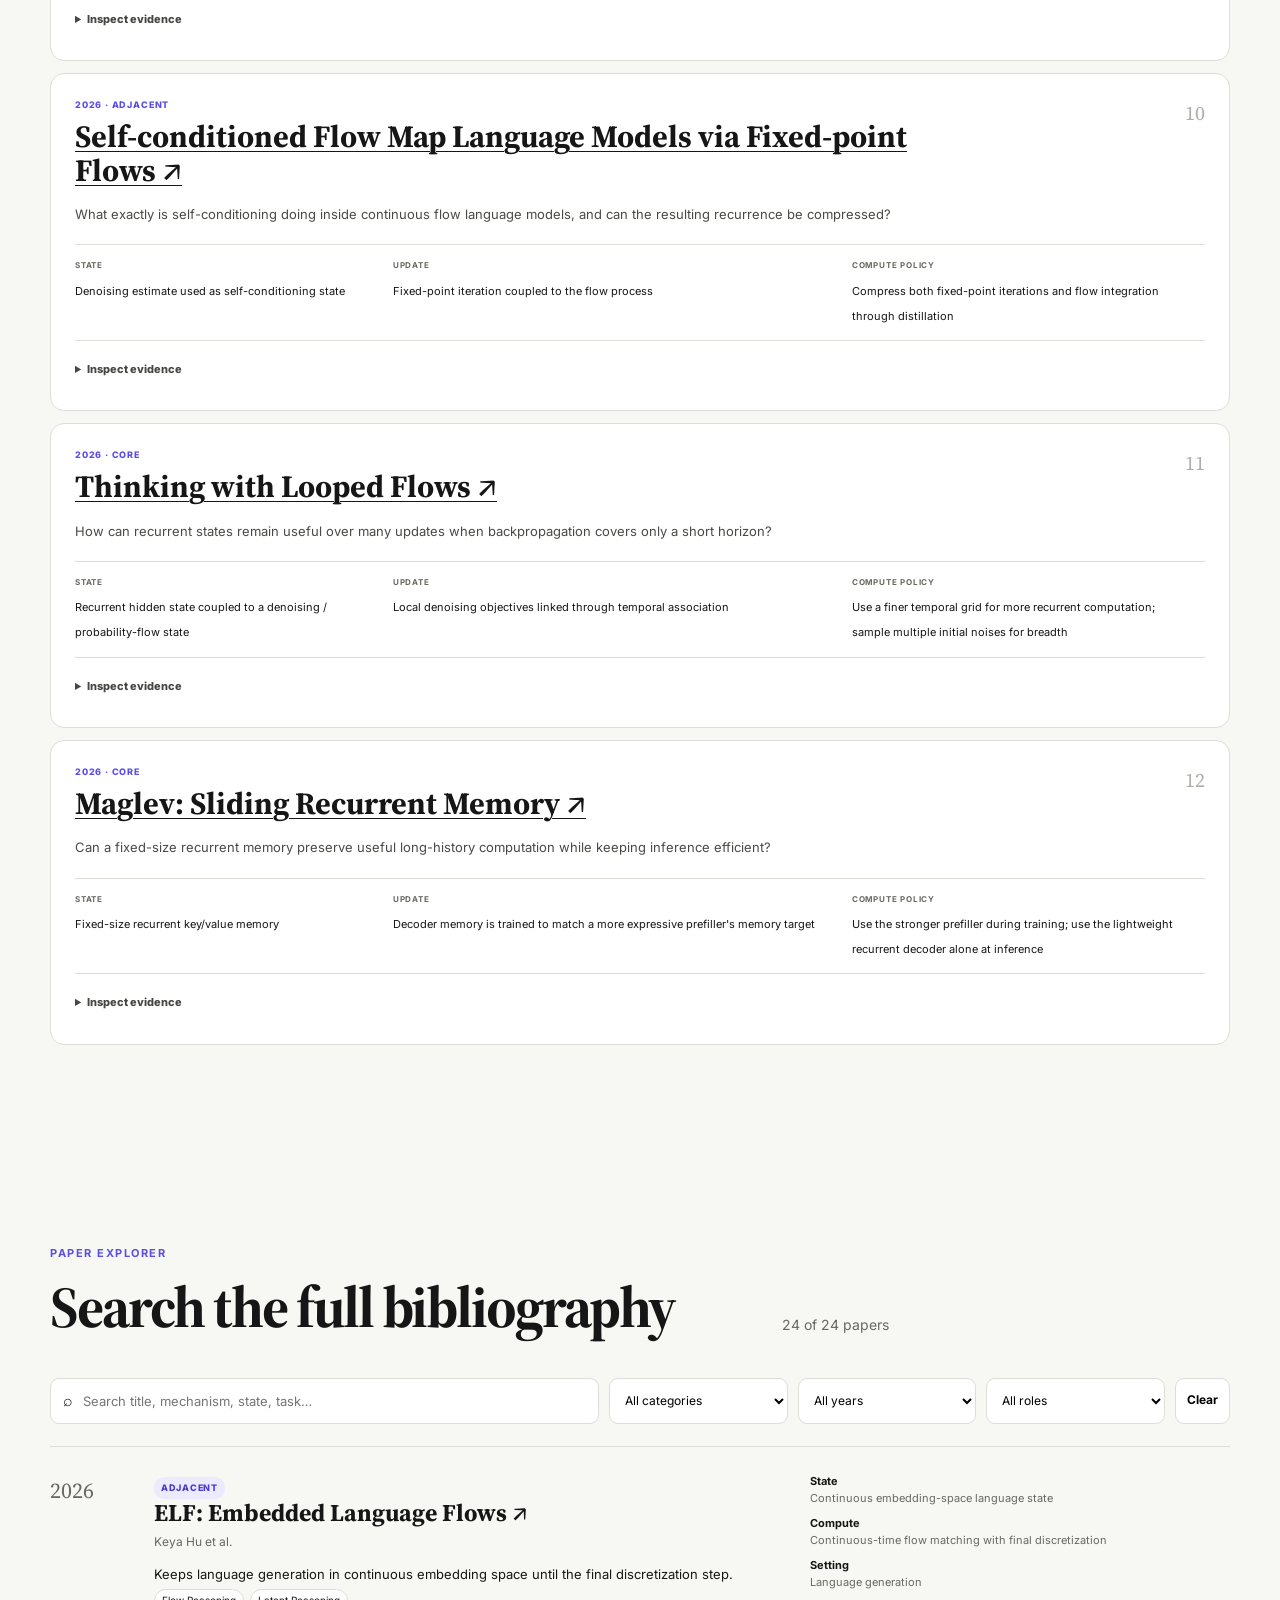
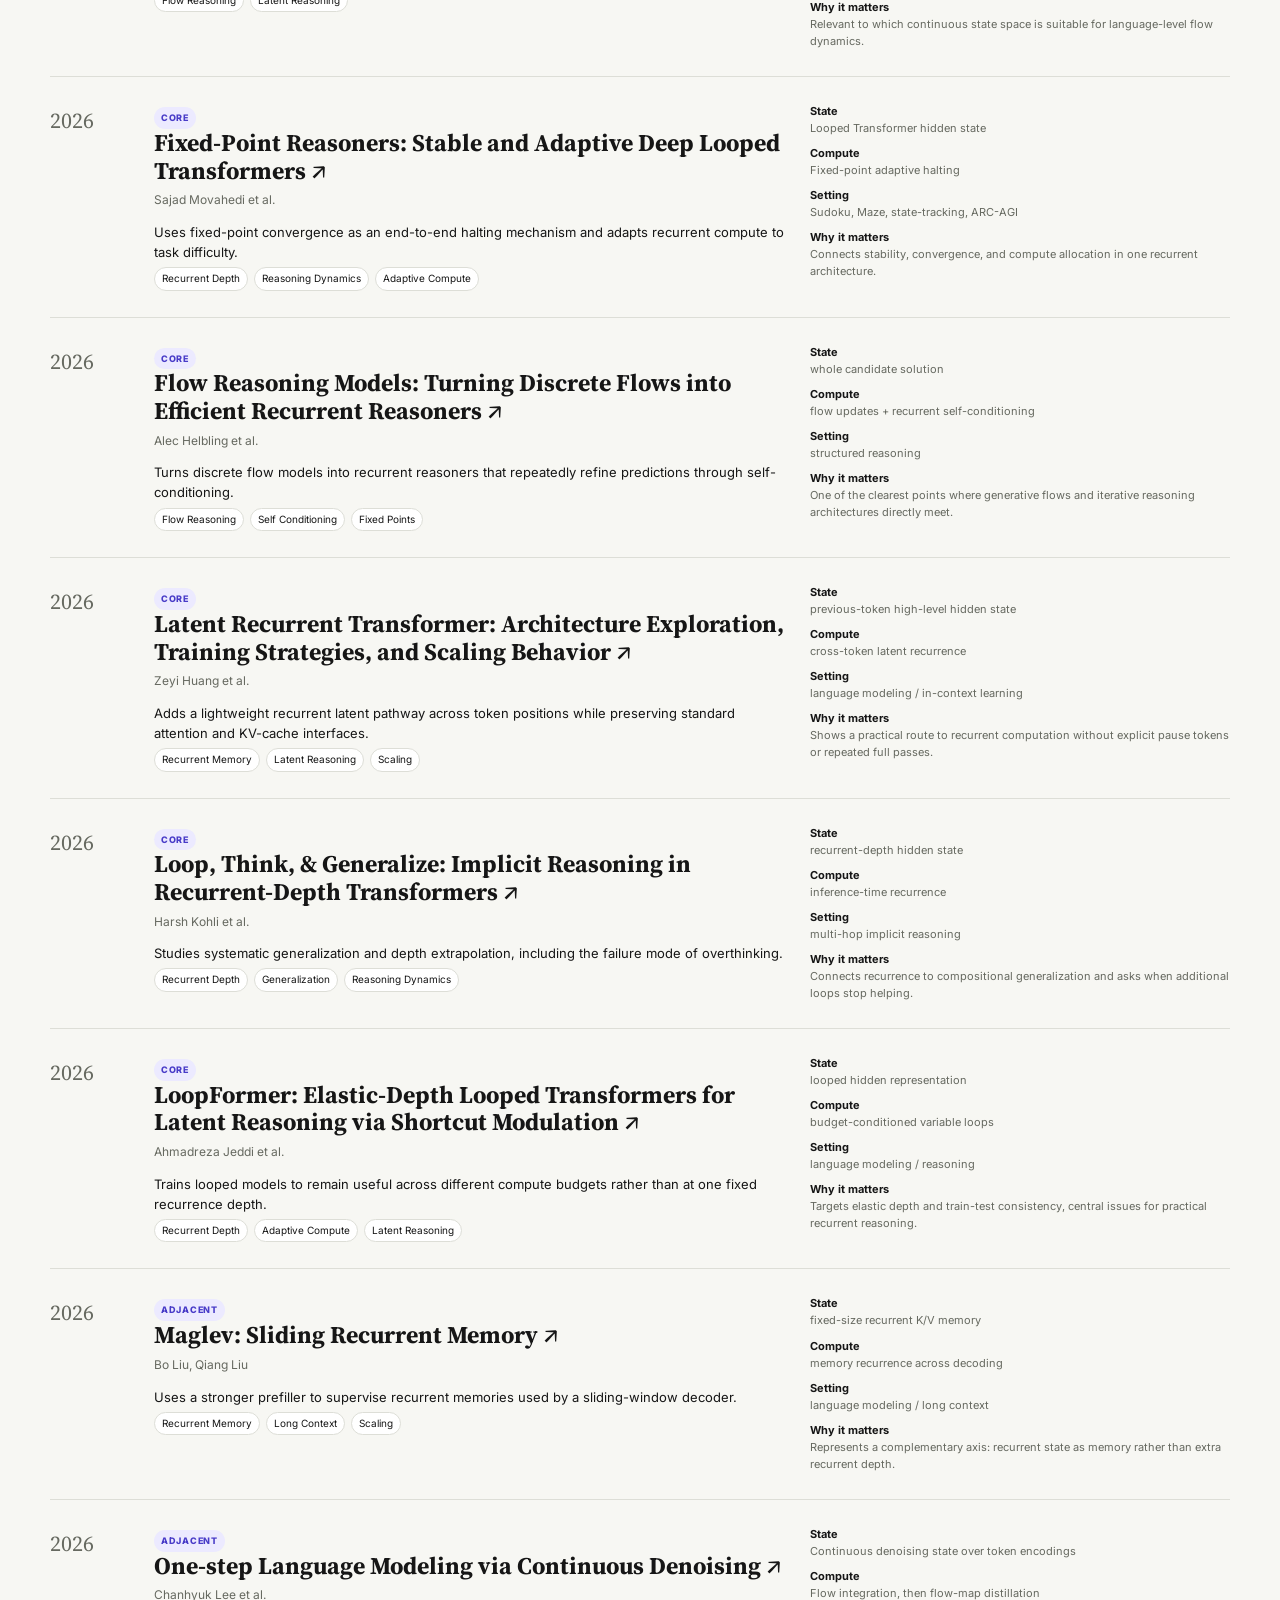
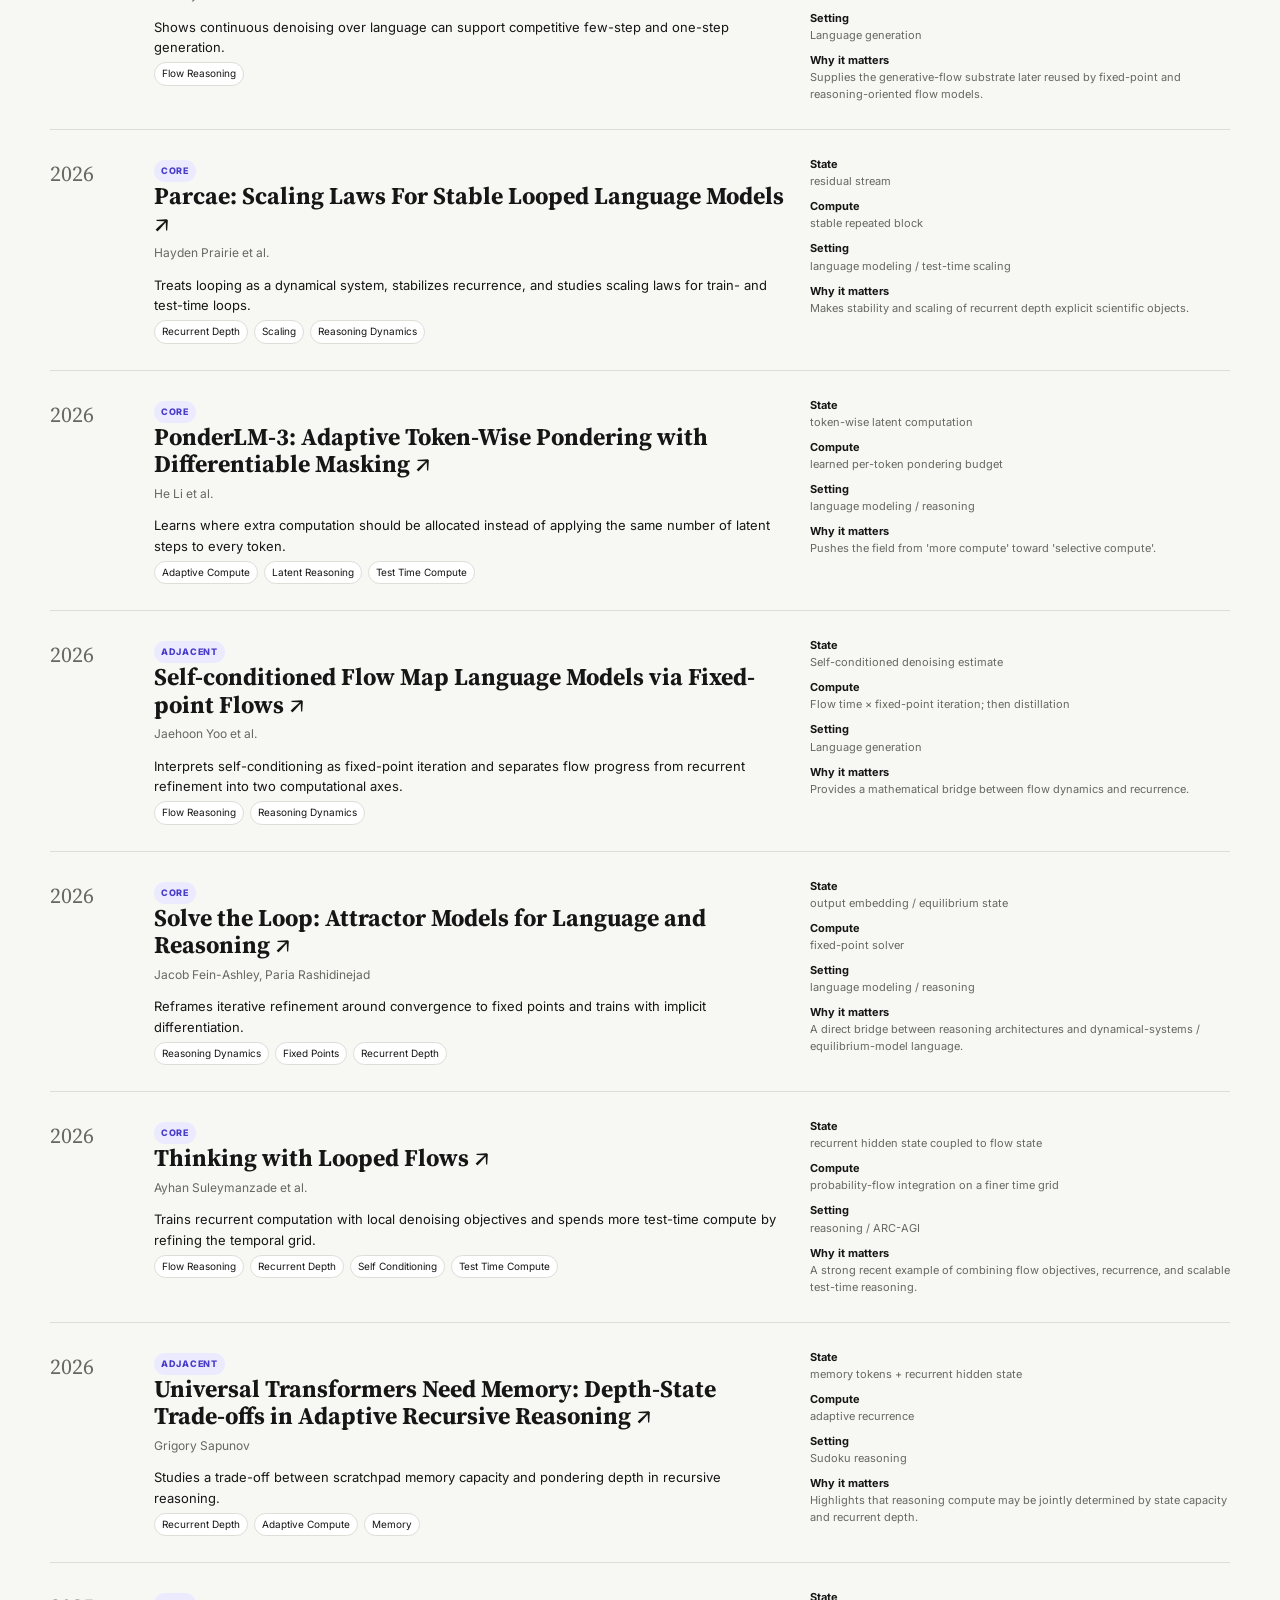
==== commit e9f489a4: "Show the living notes update date" ====
--- a/docs/index.html
+++ b/docs/index.html
@@ -4,6 +4,7 @@
   <meta charset="utf-8" />
   <meta name="viewport" content="width=device-width, initial-scale=1" />
   <meta name="description" content="A research map of iterative, latent, recurrent, and flow-based reasoning beyond token-by-token chain-of-thought." />
+  <meta name="date" content="2026-09-23" />
   <title>Flow of Thoughts — Beyond Chain-of-Thought</title>
   <link rel="preconnect" href="https://fonts.googleapis.com">
   <link rel="preconnect" href="https://fonts.gstatic.com" crossorigin>
@@ -33,6 +34,12 @@
         but through recurrent depth, latent states, flow-based refinement, adaptive allocation, and recurrent memory.
         The goal is not necessarily more computation, but better-structured computation.
       </p>
+      <!-- Update this date when the research notes, paper library, or evidence synthesis changes. -->
+      <div class="update-strip" aria-label="Notes update status">
+        <span class="living-status"><i aria-hidden="true"></i>Living research notes</span>
+        <span class="update-date">Notes last updated <time datetime="2026-09-23">Sep 23, 2026</time></span>
+        <span class="update-promise">Revised as new papers and evidence arrive.</span>
+      </div>
       <div class="hero-actions">
         <a class="button primary" href="#guide">How to read the map</a>
         <a class="button secondary" href="#papers">Browse the paper library</a>
--- a/docs/style.css
+++ b/docs/style.css
@@ -50,7 +50,43 @@
   font-weight: 650;
 }
 h1 em { color: var(--accent); font-style: normal; }
-.lede { max-width: 770px; font-size: clamp(18px, 2.3vw, 24px); color: #4d504a; margin: 0 0 32px; }
+.lede { max-width: 770px; font-size: clamp(18px, 2.3vw, 24px); color: #4d504a; margin: 0 0 24px; }
+.update-strip {
+  display: flex;
+  flex-wrap: wrap;
+  align-items: center;
+  gap: 8px 0;
+  width: fit-content;
+  max-width: 100%;
+  margin: 0 0 30px;
+  padding: 10px 14px;
+  border: 1px solid var(--line);
+  border-radius: 999px;
+  color: var(--muted);
+  background: rgba(255,255,255,.48);
+  font-size: 11px;
+}
+.living-status {
+  display: inline-flex;
+  align-items: center;
+  gap: 7px;
+  color: var(--ink);
+  font-weight: 700;
+}
+.living-status i {
+  width: 7px;
+  height: 7px;
+  border-radius: 50%;
+  background: var(--accent);
+  box-shadow: 0 0 0 4px rgba(91,78,232,.1);
+}
+.update-date,
+.update-promise {
+  margin-left: 12px;
+  padding-left: 12px;
+  border-left: 1px solid var(--line);
+}
+.update-date time { color: var(--ink); font-weight: 700; }
 .hero-actions { display: flex; gap: 12px; flex-wrap: wrap; }
 .button {
   display: inline-flex;
@@ -338,6 +374,19 @@
   .paper { grid-template-columns: 1fr; gap: 10px; }
   .paper-meta { grid-column: 1; }
   .paper-year { font-size: 14px; }
+  .update-strip {
+    align-items: flex-start;
+    border-radius: 14px;
+  }
+  .living-status,
+  .update-date,
+  .update-promise { width: 100%; }
+  .update-date,
+  .update-promise {
+    margin-left: 0;
+    padding-left: 14px;
+    border-left-color: rgba(91,78,232,.24);
+  }
   .reasoning-diagram {
     grid-template-columns: 1fr;
     grid-template-rows: auto 46px auto 46px auto;
